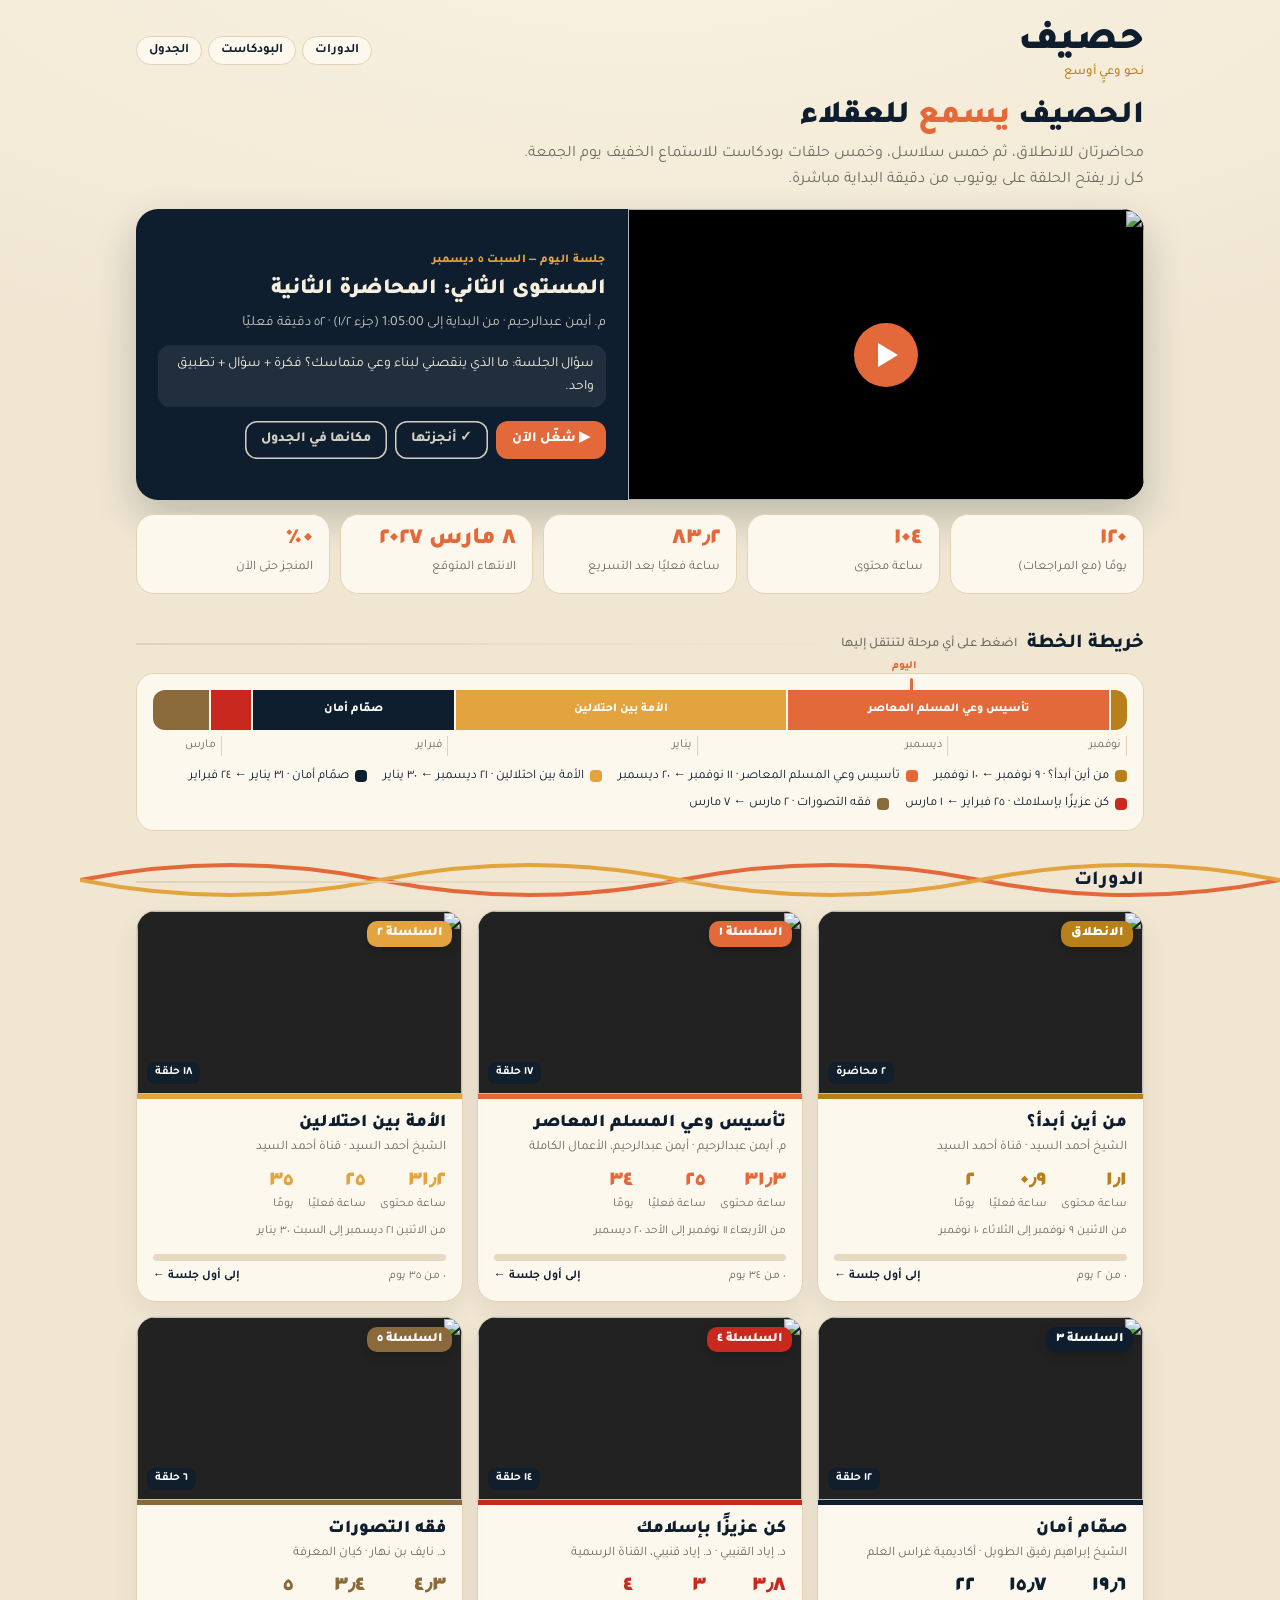
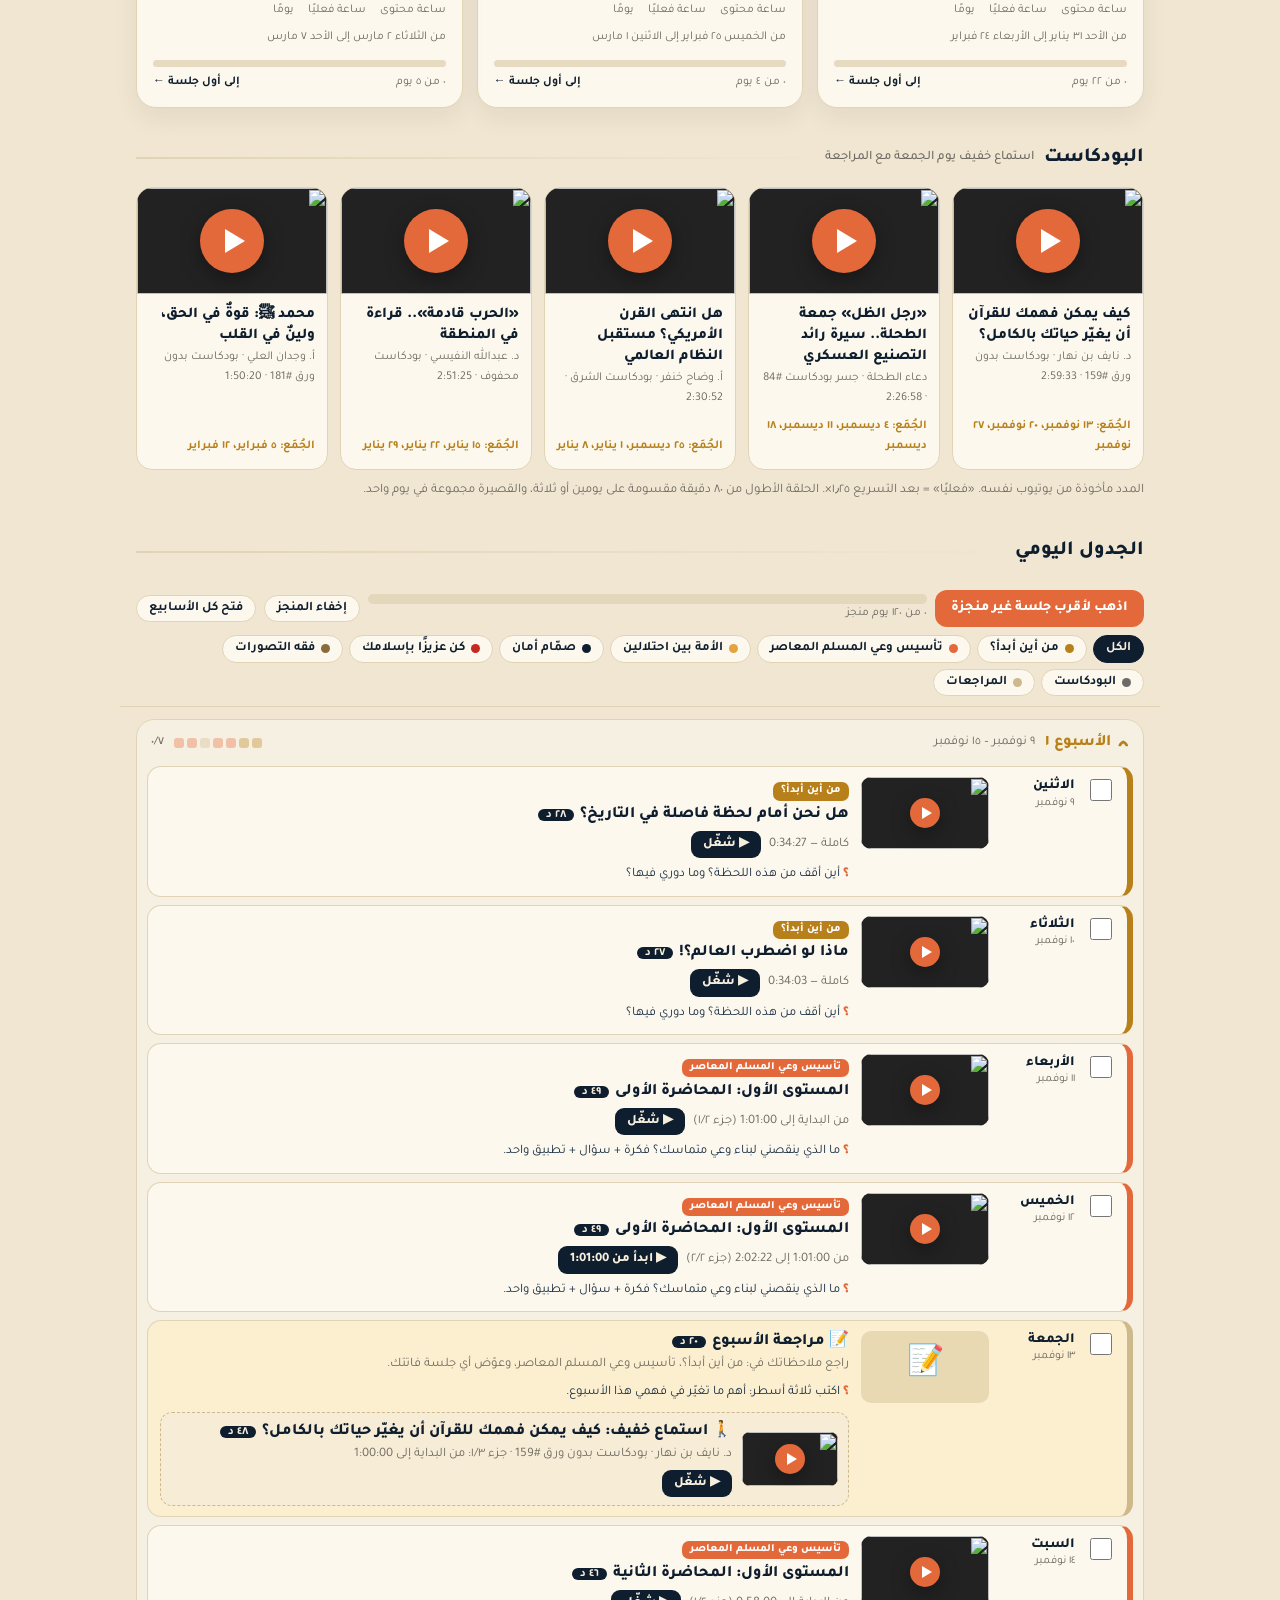
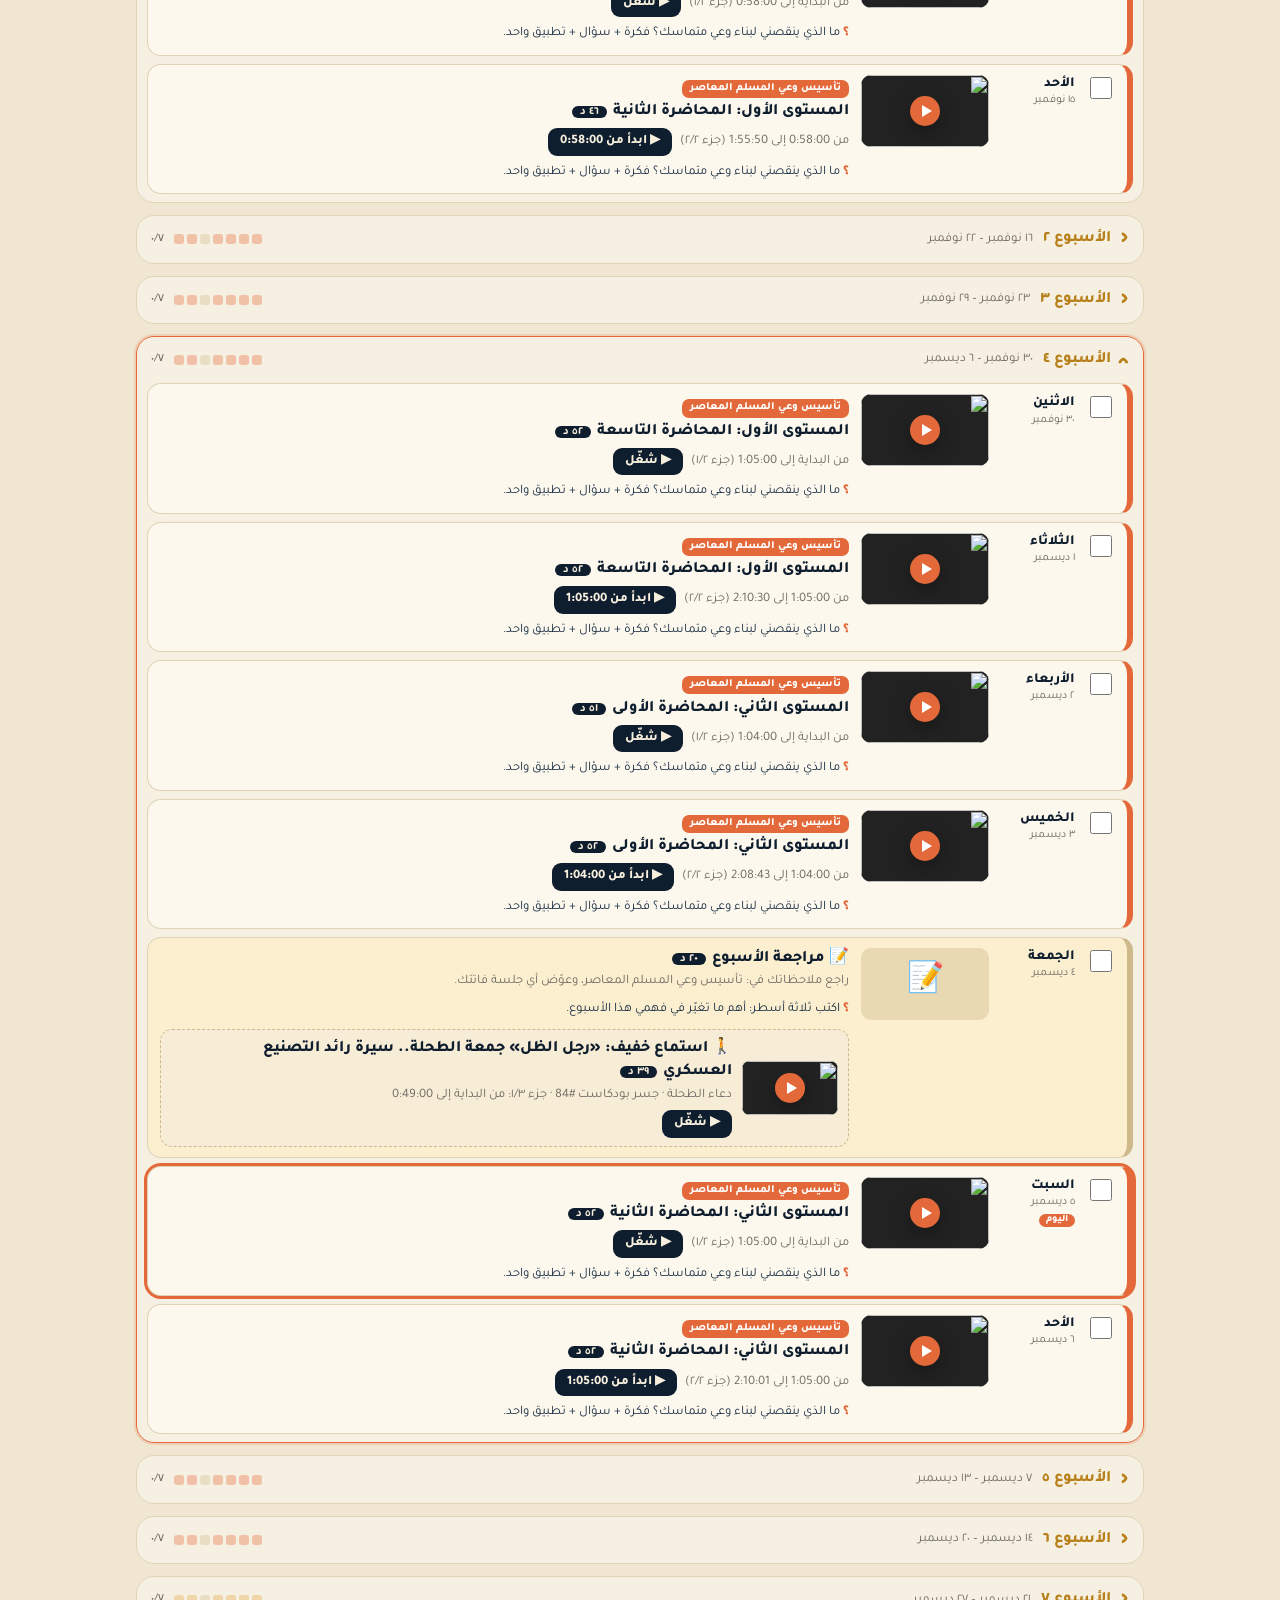
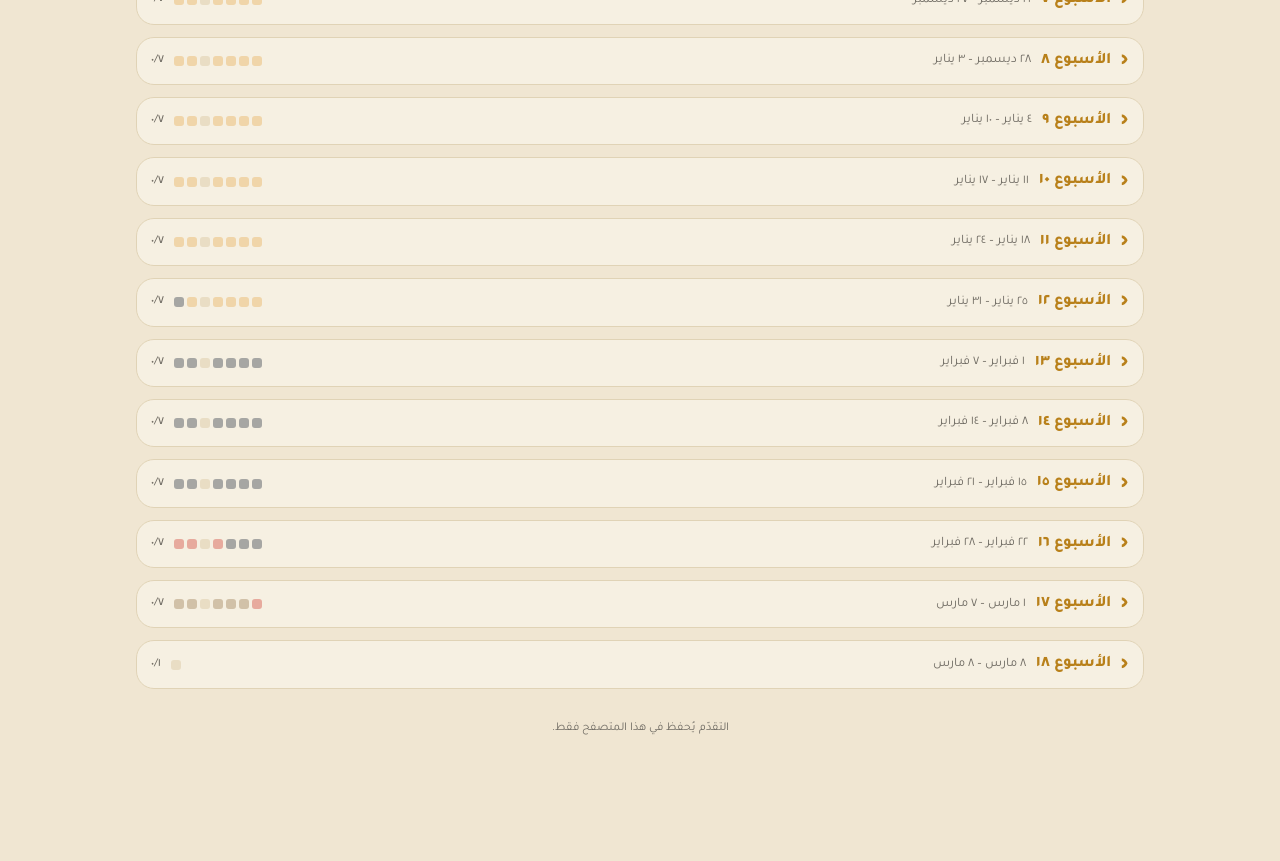
==== index.html @ 98cbbeb1 "خطة سماع حصيف: روابط مباشرة للحلقات وصور الدورات وتوزيع على المدد الحقيقية Co-Authored-By: Claude Op" ====
<!doctype html>
<html lang="ar" dir="rtl"><head><meta charset="utf-8">
<meta name="viewport" content="width=device-width, initial-scale=1">
<title>خطة سماع حصيف</title>
<link href="https://fonts.googleapis.com/css2?family=Tajawal:wght@400;500;700;800;900&display=swap" rel="stylesheet">
<style>
:root{--cream:#F0E6D2;--cream2:#F7EFDD;--paper:#FCF8EE;--navy:#0F1E2E;--navy2:#1B2F44;--orange:#E4693A;--gold:#E3A33E;--gold-d:#B8801A;--tan:#CDB98C;--line:#E0D3B6;--muted:#6F6B63;--ok:#2F6B47}
*{box-sizing:border-box}
html{scroll-behavior:smooth;scroll-padding-top:70px}
body{margin:0;background:radial-gradient(1200px 500px at 50% -100px,#FAF3E2,var(--cream));color:var(--navy);font-family:"Tajawal","Segoe UI",Tahoma,sans-serif;line-height:1.65;min-height:100vh}
a{color:inherit}
img{display:block}
.w{max-width:1040px;margin:0 auto;padding:22px 16px 110px}
/* ---------- الرأس ---------- */
.top{display:flex;justify-content:space-between;align-items:center;gap:12px;flex-wrap:wrap}
.logo{font-size:40px;font-weight:900;line-height:1}
.logo small{display:block;font-size:13px;font-weight:500;color:var(--gold-d);margin-top:4px}
.nav{display:flex;gap:6px;flex-wrap:wrap}
.nav a{font-size:13px;font-weight:700;text-decoration:none;background:var(--paper);border:1px solid var(--line);border-radius:999px;padding:3px 12px}
.nav a:hover{border-color:var(--orange);color:var(--orange)}
h1{font-size:32px;font-weight:900;margin:18px 0 2px;line-height:1.3}h1 em{font-style:normal;color:var(--orange)}
.lead{color:var(--muted);margin:0 0 16px;max-width:640px}
h2{font-size:20px;margin:34px 0 12px;font-weight:800;display:flex;align-items:center;gap:10px}
h2::after{content:"";flex:1;height:2px;background:linear-gradient(90deg,var(--line),transparent)}
h2 small{font-size:13px;font-weight:500;color:var(--muted)}
/* ---------- جلسة اليوم ---------- */
.today{display:grid;grid-template-columns:minmax(0,1.05fr) minmax(0,1fr);background:var(--navy);color:var(--cream2);border-radius:22px;overflow:hidden;box-shadow:0 18px 40px rgba(15,30,46,.22)}
.today .ph{position:relative;background:#000;aspect-ratio:16/9;display:block}
.today .ph img{width:100%;height:100%;object-fit:cover;opacity:.92}
.play{position:absolute;inset:0;display:grid;place-items:center}
.play i{width:64px;height:64px;border-radius:50%;background:var(--orange);display:grid;place-items:center;box-shadow:0 6px 20px rgba(0,0,0,.35);transition:transform .2s}
.play i::before{content:"";border-style:solid;border-width:12px 0 12px 20px;border-color:transparent transparent transparent #fff;margin-left:5px}
a:hover .play i{transform:scale(1.08)}
.today .tx{padding:20px 22px;display:flex;flex-direction:column;gap:6px;justify-content:center}
.eyebrow{font-size:12px;font-weight:800;letter-spacing:.3px;color:var(--gold)}
.today .tt{font-size:22px;font-weight:900;line-height:1.35}
.today .ss{font-size:14px;opacity:.8}
.today .q{font-size:14px;background:rgba(255,255,255,.07);border-radius:12px;padding:8px 12px;margin-top:4px}
.today .acts{display:flex;gap:8px;flex-wrap:wrap;margin-top:8px}
.btn{display:inline-flex;align-items:center;gap:6px;border:0;background:var(--orange);color:#fff;font:inherit;font-size:14px;font-weight:800;border-radius:12px;padding:7px 16px;cursor:pointer;text-decoration:none}
.btn:hover{filter:brightness(1.08)}
.btn.ghost{background:transparent;color:inherit;box-shadow:inset 0 0 0 1.5px currentColor;opacity:.85}
.btn.sm{font-size:13px;padding:3px 12px;border-radius:9px}
.btn.navy{background:var(--navy);color:var(--cream2)}
.btn.navy:hover{background:var(--orange);filter:none}
/* ---------- المؤشرات ---------- */
.kpis{display:grid;grid-template-columns:repeat(auto-fit,minmax(150px,1fr));gap:10px;margin:14px 0 0}
.kpi{background:var(--paper);border:1px solid var(--line);border-radius:18px;padding:12px 16px}
.kpi b{display:block;font-size:24px;font-weight:900;line-height:1.15;color:var(--orange)}
.kpi span{font-size:13px;color:var(--muted)}
/* ---------- خريطة الخطة ---------- */
.road{background:var(--paper);border:1px solid var(--line);border-radius:18px;padding:16px}
.track{display:flex;height:40px;border-radius:12px;overflow:hidden;gap:2px}
.track a{display:flex;align-items:center;justify-content:center;color:#fff;font-size:12px;font-weight:800;text-decoration:none;min-width:6px;position:relative;white-space:nowrap;overflow:hidden}
.track a span{position:relative;z-index:1}
.track a .fill{position:absolute;inset:0 0 0 auto;background:rgba(255,255,255,.28);width:0}
.months{display:flex;margin-top:6px;font-size:12px;color:var(--muted)}
.months span{border-right:1px solid var(--line);padding-right:5px;overflow:hidden;white-space:nowrap}
.legend{display:flex;flex-wrap:wrap;gap:6px 16px;margin-top:10px;font-size:13px}
.legend span{display:inline-flex;align-items:center;gap:6px}
.legend i{width:12px;height:12px;border-radius:4px;background:var(--c)}
.nowpin{position:relative;height:0}
.nowpin i{position:absolute;top:-52px;width:3px;height:52px;background:var(--orange);border-radius:3px}
.nowpin i::after{content:"اليوم";position:absolute;top:-20px;right:-4px;font-size:11px;font-weight:800;color:var(--orange);font-style:normal}
/* ---------- بطاقات الدورات ---------- */
.cards{display:grid;grid-template-columns:repeat(auto-fill,minmax(300px,1fr));gap:14px}
.card{background:var(--paper);border:1px solid var(--line);border-radius:20px;overflow:hidden;box-shadow:0 10px 24px rgba(70,45,10,.07);display:flex;flex-direction:column}
.card .cv{position:relative;aspect-ratio:16/9;background:#222;display:block;overflow:hidden}
.card .cv img{width:100%;height:100%;object-fit:cover;transition:transform .35s}
.card .cv:hover img{transform:scale(1.04)}
.card .cv .play i{width:52px;height:52px;opacity:0;transition:opacity .2s}
.card .cv:hover .play i{opacity:1}
.card .no{position:absolute;top:10px;right:10px;background:var(--c);color:#fff;font-weight:900;font-size:13px;border-radius:10px;padding:2px 10px;box-shadow:0 2px 8px rgba(0,0,0,.25)}
.card .ct{position:absolute;bottom:10px;left:10px;background:rgba(15,30,46,.85);color:#fff;font-size:12px;font-weight:700;border-radius:8px;padding:1px 8px}
.card .bd{padding:12px 16px 14px;border-top:5px solid var(--c);flex:1;display:flex;flex-direction:column;gap:2px}
.card .n{font-weight:900;font-size:18px;line-height:1.35}
.card .who{font-size:13px;color:var(--muted)}
.stats{display:flex;gap:14px;margin:8px 0 2px;flex-wrap:wrap}
.stats div{line-height:1.2}
.stats b{display:block;font-size:22px;font-weight:900;color:var(--c)}
.stats span{font-size:12px;color:var(--muted)}
.range{font-size:12px;color:var(--muted);margin-top:4px}
.pb{height:7px;background:#E6DAC0;border-radius:9px;margin-top:10px;overflow:hidden}
.pb i{display:block;height:100%;background:var(--c);width:0;border-radius:9px;transition:width .3s}
.pbt{display:flex;justify-content:space-between;font-size:12px;color:var(--muted);margin-top:4px}
.pbt a{font-weight:700;text-decoration:none;color:var(--navy)}
.pbt a:hover{color:var(--orange)}
/* ---------- البودكاست ---------- */
.pods{display:grid;grid-template-columns:repeat(auto-fill,minmax(185px,1fr));gap:12px}
.pod{background:var(--paper);border:1px solid var(--line);border-radius:16px;overflow:hidden;display:flex;flex-direction:column}
.pod .cv{position:relative;aspect-ratio:16/9;display:block;background:#222}
.pod .cv img{width:100%;height:100%;object-fit:cover}
.pod .bd{padding:10px 12px 12px;display:flex;flex-direction:column;gap:2px;flex:1}
.pod .n{font-weight:800;font-size:15px;line-height:1.4}
.pod .who{font-size:12px;color:var(--muted)}
.pod .fr{font-size:12px;margin-top:auto;padding-top:6px;color:var(--gold-d);font-weight:700}
.note{font-size:13px;color:var(--muted);margin:10px 0 0}
/* ---------- الجدول ---------- */
.bar0{position:sticky;top:0;z-index:5;background:rgba(240,230,210,.94);backdrop-filter:blur(6px);margin:0 -16px;padding:10px 16px;border-bottom:1px solid var(--line)}
.tools{display:flex;gap:8px;align-items:center;flex-wrap:wrap}
.all{flex:1;min-width:180px}
.bar{height:10px;background:#E3D7BC;border-radius:9px;overflow:hidden}
.bar i{display:block;height:100%;width:0;background:linear-gradient(90deg,var(--orange),var(--gold))}
.cnt{font-size:12px;color:var(--muted)}
.chips{display:flex;gap:6px;flex-wrap:wrap;margin-top:8px}
.chip{border:1px solid var(--line);background:var(--paper);font:inherit;font-size:13px;font-weight:700;border-radius:999px;padding:2px 12px;cursor:pointer;display:inline-flex;align-items:center;gap:6px;color:var(--navy)}
.chip i{width:9px;height:9px;border-radius:50%;background:var(--c)}
.chip[aria-pressed=true]{background:var(--navy);color:var(--cream2);border-color:var(--navy)}
details.wk{margin:12px 0;background:rgba(252,248,238,.55);border:1px solid var(--line);border-radius:18px;padding:0 10px}
details.wk>summary{list-style:none;cursor:pointer;display:flex;align-items:center;gap:10px;padding:10px 4px;font-weight:800;flex-wrap:wrap}
details.wk>summary::-webkit-details-marker{display:none}
details.wk>summary::before{content:"‹";font-size:20px;line-height:1;color:var(--gold-d);transition:transform .2s;display:inline-block}
details.wk[open]>summary::before{transform:rotate(-90deg)}
.wk .wn{color:var(--gold-d)}
.wk .wd{font-weight:400;font-size:13px;color:var(--muted)}
.wk .dots{display:flex;gap:3px;margin-inline-start:auto}
.wk .dots i{width:10px;height:10px;border-radius:3px;background:var(--c);opacity:.35}
.wk .dots i.on{opacity:1}
.wk .wc{font-size:12px;color:var(--muted);font-weight:500}
.wk.cur{border-color:var(--orange);box-shadow:0 0 0 2px rgba(228,105,58,.18)}
.r{display:grid;grid-template-columns:28px 74px 128px 1fr;gap:12px;align-items:start;background:var(--paper);border:1px solid var(--line);border-right:6px solid var(--c);border-radius:14px;padding:10px 12px;margin:0 0 8px}
.r.rev{background:#FBEFD0}
.r.done{opacity:.55}.r.done .t{text-decoration:line-through}
.r.now{box-shadow:0 0 0 3px var(--orange)}
.r.hide{display:none}
input[type=checkbox]{width:22px;height:22px;accent-color:var(--orange);margin-top:2px;cursor:pointer}
.d{font-weight:800;font-size:14px;line-height:1.3}.d small{display:block;color:var(--muted);font-weight:400}
.d .td{display:inline-block;background:var(--orange);color:#fff;font-size:10px;border-radius:9px;padding:0 7px;margin-top:3px}
.th{position:relative;display:block;aspect-ratio:16/9;border-radius:10px;overflow:hidden;background:#222}
.th img{width:100%;height:100%;object-fit:cover}
.th.icon{background:var(--c);display:grid;place-items:center;font-size:30px}
.th .play i{width:30px;height:30px}
.th .play i::before{border-width:6px 0 6px 10px;margin-left:3px}
.cc{display:inline-block;font-size:11px;font-weight:800;color:#fff;background:var(--c);border-radius:7px;padding:0 8px;margin-bottom:2px}
.t{font-weight:800;line-height:1.45}
.s{font-size:13px;color:var(--muted)}
.m{background:var(--navy);color:var(--cream2);border-radius:9px;font-size:12px;padding:0 8px;margin-inline-start:6px;white-space:nowrap;font-weight:700}
.it{display:flex;gap:8px;align-items:center;flex-wrap:wrap;margin-top:4px}
.it+.it{border-top:1px dashed var(--line);padding-top:5px}
.it .s{min-width:0}
.g{font-size:13px;margin-top:6px;color:var(--navy2)}
.g::before{content:"؟ ";color:var(--orange);font-weight:900}
.p{margin-top:9px;padding:8px 10px;background:#F7ECD6;border-radius:12px;border:1px dashed var(--tan);display:grid;grid-template-columns:96px 1fr;gap:10px;align-items:center}
.p .th{border-radius:8px}
.wave{position:fixed;left:0;right:0;bottom:0;height:40px;pointer-events:none;z-index:-1}
.foot{font-size:12px;color:var(--muted);text-align:center;margin-top:30px}
@media(max-width:760px){.today{grid-template-columns:1fr}.r{grid-template-columns:26px 1fr}.r .d{grid-column:2}.r .th.big{display:none}.r>.bx{grid-column:1/-1}}
@media(max-width:520px){.logo{font-size:32px}h1{font-size:25px}.today .tt{font-size:19px}.p{grid-template-columns:1fr}.p .th{display:none}.track a span{display:none}}
@media print{.bar0,.today,.nav,.wave{display:none}details.wk{break-inside:avoid}}
</style></head><body><div class="w">
<div class="top"><div class="logo">حصيف<small>نحو وعيٍ أوسع</small></div>
<nav class="nav"><a href="#courses">الدورات</a><a href="#pods">البودكاست</a><a href="#plan">الجدول</a></nav></div>
<h1>الحصيف <em>يسمع</em> للعقلاء</h1>
<p class="lead">محاضرتان للانطلاق، ثم خمس سلاسل، وخمس حلقات بودكاست للاستماع الخفيف يوم الجمعة. كل زر يفتح الحلقة على يوتيوب من دقيقة البداية مباشرة.</p>
<div id="today"></div>
<div class="kpis" id="kpis"></div>

<h2>خريطة الخطة <small>اضغط على أي مرحلة لتنتقل إليها</small></h2>
<div class="road" id="road"></div>

<h2 id="courses">الدورات</h2>
<div class="cards" id="cards"></div>

<h2 id="pods">البودكاست <small>استماع خفيف يوم الجمعة مع المراجعة</small></h2>
<div class="pods" id="podl"></div>
<p class="note">المدد مأخوذة من يوتيوب نفسه. «فعليًا» = بعد التسريع ١٫٢٥×. الحلقة الأطول من ٨٠ دقيقة مقسومة على يومين أو ثلاثة، والقصيرة مجموعة في يوم واحد.</p>

<h2 id="plan">الجدول اليومي</h2>
<div class="bar0"><div class="tools"><button class="btn" id="gn">اذهب لأقرب جلسة غير منجزة</button>
<div class="all"><div class="bar"><i id="f"></i></div><div class="cnt" id="c"></div></div>
<button class="chip" id="hd" aria-pressed="false">إخفاء المنجز</button><button class="chip" id="ex" aria-pressed="false">فتح كل الأسابيع</button></div>
<div class="chips" id="chips"></div></div>
<div id="L"></div>
<p class="foot">التقدّم يُحفظ في هذا المتصفح فقط.</p>
</div>
<svg class="wave" viewBox="0 0 1200 40" preserveAspectRatio="none"><path d="M0 20C100 0 200 0 300 20S500 40 600 20 800 0 900 20 1100 40 1200 20" fill="none" stroke="#E4693A" stroke-width="4"/><path d="M0 20C100 40 200 40 300 20S500 0 600 20 800 40 900 20 1100 0 1200 20" fill="none" stroke="#E3A33E" stroke-width="4"/></svg>
<script>
const X={"courses":[{"id":"lec","title":"من أين أبدأ؟","who":"الشيخ أحمد السيد","ch":"قناة أحمد السيد","color":"#B8801A","phase":"الانطلاق","goal":"أين أقف من هذه اللحظة؟ وما دوري فيها؟","pl":null,"short":"م","v":[{"vid":"Tzx3VkpVEMM","t":"هل نحن أمام لحظة فاصلة في التاريخ؟","L":2067},{"vid":"0f1S0KURL_4","t":"ماذا لو اضطرب العالم؟!","L":2043}],"len":4110,"count":2,"days":[1,2]},{"id":"s1","title":"تأسيس وعي المسلم المعاصر","who":"م. أيمن عبدالرحيم","ch":"أيمن عبدالرحيم، الأعمال الكاملة","color":"#E4693A","phase":"التأسيس","goal":"ما الذي ينقصني لبناء وعي متماسك؟ فكرة + سؤال + تطبيق واحد.","pl":"PL9saDKf7tQ7u280crdGI8ZsWu782ZVsDU","short":"س١","v":[{"vid":"kOcyMYIvmec","t":"المستوى الأول: المحاضرة الأولى","L":7342},{"vid":"wQbQM2Hxqe8","t":"المستوى الأول: المحاضرة الثانية","L":6950},{"vid":"9SOyLc6EHRc","t":"المستوى الأول: المحاضرة الثالثة","L":6893},{"vid":"lHM5aD5Ma50","t":"المستوى الأول: المحاضرة الرابعة","L":5192},{"vid":"51CickB_8e0","t":"المستوى الأول: المحاضرة الخامسة","L":5805},{"vid":"Zi9hUk8XUaI","t":"المستوى الأول: المحاضرة السادسة","L":6481},{"vid":"_jTErIOMf78","t":"المستوى الأول: المحاضرة السابعة","L":5468},{"vid":"f9vvRfjCDak","t":"المستوى الأول: المحاضرة الثامنة","L":6598},{"vid":"Fk1h2qfRtcw","t":"المستوى الأول: المحاضرة التاسعة","L":7830},{"vid":"kY85VBAWMQ0","t":"المستوى الثاني: المحاضرة الأولى","L":7723},{"vid":"JZSsUmZBZuY","t":"المستوى الثاني: المحاضرة الثانية","L":7801},{"vid":"6Nkm3LV7V64","t":"المستوى الثاني: المحاضرة الثالثة","L":6136},{"vid":"cZADKKBd5bk","t":"المستوى الثاني: المحاضرة الرابعة","L":7722},{"vid":"J9chC0C7bQU","t":"المستوى الثاني: المحاضرة الخامسة","L":5533},{"vid":"84NvmEC5XhM","t":"المستوى الثاني: المحاضرة السادسة","L":7091},{"vid":"197B3SlGI90","t":"المستوى الثاني: المحاضرة السابعة","L":6882},{"vid":"v1KaEyg4_vw","t":"المستوى الثاني: المحاضرة الثامنة والأخيرة","L":5248}],"len":112695,"count":17,"days":[3,4,6,7,8,9,10,11,13,14,15,16,17,18,20,21,22,23,24,25,27,28,29,30,31,32,34,35,36,37,38,39,41,42]},{"id":"s2","title":"الأمة بين احتلالين","who":"الشيخ أحمد السيد","ch":"قناة أحمد السيد","color":"#E3A33E","phase":"فهم الواقع","goal":"كيف أقرأ أحوال الأمة في ظروف الاحتلال؟ وما الذي يتكرر من التاريخ؟","pl":"PLZmiPrHYOIsRg_PHKuLF2tFWUtabWYx1I","short":"س٢","v":[{"vid":"TJtRqs57j6M","t":"تشويقة","L":400},{"vid":"93SRJMYsL0I","t":"01: كيف ندرس أحوال الأمة في ظروف الاحتلال؟","L":7460},{"vid":"u5dNXqCygd8","t":"02: إرث صلاح الدين الأيوبي؛ هل تمت رعايته؟","L":6248},{"vid":"EKEK6UK2VRc","t":"03: وفاة الكبار: الفاضل والعماد والحافظ عبد الغني","L":5672},{"vid":"YS9YxZDCpjM","t":"04: جذور الاحتلال المغولي","L":4505},{"vid":"SKgbl94w94I","t":"05: الاحتلال الصليبي لدمياط","L":9063},{"vid":"p62XGQDYNVg","t":"06","L":7010},{"vid":"Bi85yMR-DQs","t":"07: جحافل المغول","L":6107},{"vid":"S5pbTf9I-Dg","t":"08: فهم التاريخ","L":6009},{"vid":"iGLL8wuPPz0","t":"09: مقاومة الزحف المغولي","L":5111},{"vid":"maMATrjD7Gk","t":"10: سقوط القدس مرة أخرى (الخيانة)","L":6562},{"vid":"bNilHPirbpo","t":"11: انهيار السد وتدفق المغول","L":5301},{"vid":"wECIpOEINLc","t":"12: تفريط الأيوبيين بعد صلاح الدين","L":6629},{"vid":"r_fbmOUMFD8","t":"13: مستنقع الصراعات السياسية بين حكام المسلمين","L":6594},{"vid":"7qX1xlmSWpg","t":"14: موالاة الكفار وإنكار العلماء","L":6307},{"vid":"mRwxWOb1ADM","t":"15: الحملة الصليبية السابعة","L":5595},{"vid":"dBaUH1-4Nwc","t":"16: انطلاق جحافل هولاكو واستمرار خلافات المسلمين","L":5855},{"vid":"AtZC3HgL1sQ","t":"17: قصة سقوط الخلافة العباسية","L":5211},{"vid":"RofJJU_8_Mc","t":"18: معركة عين جالوت","L":6831}],"len":112470,"count":18,"days":[43,44,45,46,48,49,50,51,52,53,55,56,57,58,59,60,62,63,64,65,66,67,69,70,71,72,73,74,76,77,78,79,80,81,83]},{"id":"s3","title":"صمّام أمان","who":"الشيخ إبراهيم رفيق الطويل","ch":"أكاديمية غراس العلم","color":"#0F1E2E","phase":"تحصين الداخل","goal":"ما الذي يحرّك أفكاري من الداخل والخارج؟ وكيف أحصّنها؟","pl":"PLaZe9Se_ZfV04bMzLxxOWdiUSUaJmyfpe","short":"س٣","v":[{"vid":"jwgQhjHsCV0","t":"المجلس الأول: محرّكات الأفكار الداخلية (1)","L":6250},{"vid":"j_wn8CvFpg4","t":"المجلس الثاني: محرّكات الأفكار الداخلية (2)","L":4948},{"vid":"UdjgPMebmwI","t":"المجلس الثالث: محرّكات الأفكار الخارجية (1)","L":6567},{"vid":"dypcHKqDnaM","t":"المجلس الرابع: محرّكات الأفكار الخارجية (2)","L":5534},{"vid":"jLjN5lyCh5o","t":"المجلس الخامس: خارطة الشبهات","L":6085},{"vid":"iiK18II-RcA","t":"المجلس السادس: خارطة الشبهات","L":5842},{"vid":"CthnZlY9jj4","t":"المجلس السابع: تفكيك الشبهات (1)","L":5243},{"vid":"QjL15VkrBsw","t":"المجلس الثامن: تفكيك الشبهات (2)","L":7516},{"vid":"_FsWV06Fvf4","t":"المجلس التاسع: كيمياء الجماهير (1)","L":7462},{"vid":"xff0ajmlBDs","t":"المجلس العاشر: كيمياء الجماهير (2)","L":4355},{"vid":"VGQqIX6IGqM","t":"المجلس الحادي عشر: مستنقع الغلو (1)","L":5961},{"vid":"evh7jTF1HPY","t":"المجلس الثاني عشر: مستنقع الغلو (2)","L":4720}],"len":70483,"count":12,"days":[84,85,86,87,88,90,91,92,93,94,95,97,98,99,100,101,102,104,105,106,107,108]},{"id":"s4","title":"كن عزيزًا بإسلامك","who":"د. إياد القنيبي","ch":"د. إياد قنيبي، القناة الرسمية","color":"#C8281E","phase":"العزة والهوية","goal":"كيف تظهر العزة بالإسلام في سلوكي اليومي؟","pl":"PL56IcDjrf3YL0OjhiS51hIsjRTw4_sIqX","short":"س٤","v":[{"vid":"dhq_4rJ9eoo","t":"[1] لا تسقط من السماء!","L":564},{"vid":"mYgMIXCQeLQ","t":"[2] تكفير المسلمين بهزيمتهم نفسيًّا","L":830},{"vid":"3DguwTQ_UYs","t":"[3] ماذا خسر العالم بانحطاط المسلمين","L":747},{"vid":"kf3D7-d-sd4","t":"[4] المسلمون الملاذ الأخير","L":914},{"vid":"UtT-yJrd4O0","t":"[5] لا تدع الخلق بل ادعهم للخالق","L":1068},{"vid":"KWTHN06AT3s","t":"[6] رجل بألف لايك!","L":708},{"vid":"v4zyb59-dfU","t":"[7] وهم الحرية","L":920},{"vid":"TNDVYmcD8-A","t":"[8] رأيك أم حكم الله؟!","L":583},{"vid":"2YGpmvyElp8","t":"[9] أجندات المسلمين الخفية","L":1065},{"vid":"hwxgLL6NIJg","t":"[10] إجابة عن تساؤلات واعتراضات على السلسلة","L":905},{"vid":"wzcCQW8xGw8","t":"[11] العمود الفقري للأمة الإسلامية","L":1672},{"vid":"6VRscZJ_-xY","t":"[12] محبة غير المسلمين","L":1699},{"vid":"n8s8JgN4MeY","t":"[13] وغلبت محبة الله: نماذج رائعة","L":1173},{"vid":"gmziofogvPw","t":"[14] تعقيبًا على التصريحات التي تحتقر المسلمين","L":798}],"len":13646,"count":14,"days":[109,111,112,113]},{"id":"s5","title":"فقه التصورات","who":"د. نايف بن نهار","ch":"كيان المعرفة","color":"#8A6A3B","phase":"ضبط التصورات","goal":"أيّ تصوّر عندي يحتاج إلى تصحيح أو ضبط؟","pl":"PLFpV2i2mYomzVAa9yD-L3M0edD3thweLl","short":"س٥","v":[{"vid":"hJvM6KbRXAU","t":"الحلقة 1","L":2453},{"vid":"9KDC48PxMdg","t":"الحلقة 2","L":3035},{"vid":"aRPnRDZK-wA","t":"الحلقة 3","L":2127},{"vid":"iGoXB6mCx70","t":"الحلقة 4","L":2195},{"vid":"XwT4G1dOumM","t":"الحلقة 5","L":3340},{"vid":"w6cA3ZuiAJo","t":"الحلقة 6","L":2292}],"len":15442,"count":6,"days":[114,115,116,118,119]}],"pods":[{"id":"p1","vid":"Pfj4niPP0DY","title":"كيف يمكن فهمك للقرآن أن يغيّر حياتك بالكامل؟","who":"د. نايف بن نهار","ch":"بودكاست بدون ورق #159","len":10773,"days":[5,12,19]},{"id":"p3","vid":"R9_a3O2NuCk","title":"«رجل الظل» جمعة الطحلة.. سيرة رائد التصنيع العسكري","who":"دعاء الطحلة","ch":"جسر بودكاست #84","len":8818,"days":[26,33,40]},{"id":"p2","vid":"3CLIAc68AIc","title":"هل انتهى القرن الأمريكي؟ مستقبل النظام العالمي","who":"أ. وضاح خنفر","ch":"بودكاست الشرق","len":9052,"days":[47,54,61]},{"id":"p5","vid":"wM7gED8bfno","title":"«الحرب قادمة».. قراءة في المنطقة","who":"د. عبدالله النفيسي","ch":"بودكاست محفوف","len":10285,"days":[68,75,82]},{"id":"p4","vid":"MHv3zdNcQA4","title":"محمد ﷺ: قوةٌ في الحق، ولينٌ في القلب","who":"أ. وجدان العلي","ch":"بودكاست بدون ورق #181","len":6620,"days":[89,96]}],"days":[{"kind":"s","c":"lec","items":[{"vid":"Tzx3VkpVEMM","t":"هل نحن أمام لحظة فاصلة في التاريخ؟","a":0,"b":2067,"L":2067,"part":1,"parts":1,"whole":true}],"tt":"هل نحن أمام لحظة فاصلة في التاريخ؟","date":"2026-11-09","dow":"الاثنين","n":1},{"kind":"s","c":"lec","items":[{"vid":"0f1S0KURL_4","t":"ماذا لو اضطرب العالم؟!","a":0,"b":2043,"L":2043,"part":1,"parts":1,"whole":true}],"tt":"ماذا لو اضطرب العالم؟!","date":"2026-11-10","dow":"الثلاثاء","n":2},{"kind":"s","c":"s1","items":[{"vid":"kOcyMYIvmec","t":"المستوى الأول: المحاضرة الأولى","a":0,"b":3660,"L":7342,"part":1,"parts":2,"whole":false}],"tt":"المستوى الأول: المحاضرة الأولى","date":"2026-11-11","dow":"الأربعاء","n":3},{"kind":"s","c":"s1","items":[{"vid":"kOcyMYIvmec","t":"المستوى الأول: المحاضرة الأولى","a":3660,"b":7342,"L":7342,"part":2,"parts":2,"whole":false}],"tt":"المستوى الأول: المحاضرة الأولى","date":"2026-11-12","dow":"الخميس","n":4},{"kind":"review","recap":["lec","lec","s1","s1"],"pod":{"p":"p1","a":0,"b":3600,"part":1,"parts":3},"date":"2026-11-13","dow":"الجمعة","n":5},{"kind":"s","c":"s1","items":[{"vid":"wQbQM2Hxqe8","t":"المستوى الأول: المحاضرة الثانية","a":0,"b":3480,"L":6950,"part":1,"parts":2,"whole":false}],"tt":"المستوى الأول: المحاضرة الثانية","date":"2026-11-14","dow":"السبت","n":6},{"kind":"s","c":"s1","items":[{"vid":"wQbQM2Hxqe8","t":"المستوى الأول: المحاضرة الثانية","a":3480,"b":6950,"L":6950,"part":2,"parts":2,"whole":false}],"tt":"المستوى الأول: المحاضرة الثانية","date":"2026-11-15","dow":"الأحد","n":7},{"kind":"s","c":"s1","items":[{"vid":"9SOyLc6EHRc","t":"المستوى الأول: المحاضرة الثالثة","a":0,"b":3420,"L":6893,"part":1,"parts":2,"whole":false}],"tt":"المستوى الأول: المحاضرة الثالثة","date":"2026-11-16","dow":"الاثنين","n":8},{"kind":"s","c":"s1","items":[{"vid":"9SOyLc6EHRc","t":"المستوى الأول: المحاضرة الثالثة","a":3420,"b":6893,"L":6893,"part":2,"parts":2,"whole":false}],"tt":"المستوى الأول: المحاضرة الثالثة","date":"2026-11-17","dow":"الثلاثاء","n":9},{"kind":"s","c":"s1","items":[{"vid":"lHM5aD5Ma50","t":"المستوى الأول: المحاضرة الرابعة","a":0,"b":2580,"L":5192,"part":1,"parts":2,"whole":false}],"tt":"المستوى الأول: المحاضرة الرابعة","date":"2026-11-18","dow":"الأربعاء","n":10},{"kind":"s","c":"s1","items":[{"vid":"lHM5aD5Ma50","t":"المستوى الأول: المحاضرة الرابعة","a":2580,"b":5192,"L":5192,"part":2,"parts":2,"whole":false}],"tt":"المستوى الأول: المحاضرة الرابعة","date":"2026-11-19","dow":"الخميس","n":11},{"kind":"review","recap":["s1","s1","s1","s1","s1","s1"],"pod":{"p":"p1","a":3600,"b":7200,"part":2,"parts":3},"date":"2026-11-20","dow":"الجمعة","n":12},{"kind":"s","c":"s1","items":[{"vid":"51CickB_8e0","t":"المستوى الأول: المحاضرة الخامسة","a":0,"b":2880,"L":5805,"part":1,"parts":2,"whole":false}],"tt":"المستوى الأول: المحاضرة الخامسة","date":"2026-11-21","dow":"السبت","n":13},{"kind":"s","c":"s1","items":[{"vid":"51CickB_8e0","t":"المستوى الأول: المحاضرة الخامسة","a":2880,"b":5805,"L":5805,"part":2,"parts":2,"whole":false}],"tt":"المستوى الأول: المحاضرة الخامسة","date":"2026-11-22","dow":"الأحد","n":14},{"kind":"s","c":"s1","items":[{"vid":"Zi9hUk8XUaI","t":"المستوى الأول: المحاضرة السادسة","a":0,"b":3240,"L":6481,"part":1,"parts":2,"whole":false}],"tt":"المستوى الأول: المحاضرة السادسة","date":"2026-11-23","dow":"الاثنين","n":15},{"kind":"s","c":"s1","items":[{"vid":"Zi9hUk8XUaI","t":"المستوى الأول: المحاضرة السادسة","a":3240,"b":6481,"L":6481,"part":2,"parts":2,"whole":false}],"tt":"المستوى الأول: المحاضرة السادسة","date":"2026-11-24","dow":"الثلاثاء","n":16},{"kind":"s","c":"s1","items":[{"vid":"_jTErIOMf78","t":"المستوى الأول: المحاضرة السابعة","a":0,"b":2760,"L":5468,"part":1,"parts":2,"whole":false}],"tt":"المستوى الأول: المحاضرة السابعة","date":"2026-11-25","dow":"الأربعاء","n":17},{"kind":"s","c":"s1","items":[{"vid":"_jTErIOMf78","t":"المستوى الأول: المحاضرة السابعة","a":2760,"b":5468,"L":5468,"part":2,"parts":2,"whole":false}],"tt":"المستوى الأول: المحاضرة السابعة","date":"2026-11-26","dow":"الخميس","n":18},{"kind":"review","recap":["s1","s1","s1","s1","s1","s1"],"pod":{"p":"p1","a":7200,"b":10773,"part":3,"parts":3},"date":"2026-11-27","dow":"الجمعة","n":19},{"kind":"s","c":"s1","items":[{"vid":"f9vvRfjCDak","t":"المستوى الأول: المحاضرة الثامنة","a":0,"b":3300,"L":6598,"part":1,"parts":2,"whole":false}],"tt":"المستوى الأول: المحاضرة الثامنة","date":"2026-11-28","dow":"السبت","n":20},{"kind":"s","c":"s1","items":[{"vid":"f9vvRfjCDak","t":"المستوى الأول: المحاضرة الثامنة","a":3300,"b":6598,"L":6598,"part":2,"parts":2,"whole":false}],"tt":"المستوى الأول: المحاضرة الثامنة","date":"2026-11-29","dow":"الأحد","n":21},{"kind":"s","c":"s1","items":[{"vid":"Fk1h2qfRtcw","t":"المستوى الأول: المحاضرة التاسعة","a":0,"b":3900,"L":7830,"part":1,"parts":2,"whole":false}],"tt":"المستوى الأول: المحاضرة التاسعة","date":"2026-11-30","dow":"الاثنين","n":22},{"kind":"s","c":"s1","items":[{"vid":"Fk1h2qfRtcw","t":"المستوى الأول: المحاضرة التاسعة","a":3900,"b":7830,"L":7830,"part":2,"parts":2,"whole":false}],"tt":"المستوى الأول: المحاضرة التاسعة","date":"2026-12-01","dow":"الثلاثاء","n":23},{"kind":"s","c":"s1","items":[{"vid":"kY85VBAWMQ0","t":"المستوى الثاني: المحاضرة الأولى","a":0,"b":3840,"L":7723,"part":1,"parts":2,"whole":false}],"tt":"المستوى الثاني: المحاضرة الأولى","date":"2026-12-02","dow":"الأربعاء","n":24},{"kind":"s","c":"s1","items":[{"vid":"kY85VBAWMQ0","t":"المستوى الثاني: المحاضرة الأولى","a":3840,"b":7723,"L":7723,"part":2,"parts":2,"whole":false}],"tt":"المستوى الثاني: المحاضرة الأولى","date":"2026-12-03","dow":"الخميس","n":25},{"kind":"review","recap":["s1","s1","s1","s1","s1","s1"],"pod":{"p":"p3","a":0,"b":2940,"part":1,"parts":3},"date":"2026-12-04","dow":"الجمعة","n":26},{"kind":"s","c":"s1","items":[{"vid":"JZSsUmZBZuY","t":"المستوى الثاني: المحاضرة الثانية","a":0,"b":3900,"L":7801,"part":1,"parts":2,"whole":false}],"tt":"المستوى الثاني: المحاضرة الثانية","date":"2026-12-05","dow":"السبت","n":27},{"kind":"s","c":"s1","items":[{"vid":"JZSsUmZBZuY","t":"المستوى الثاني: المحاضرة الثانية","a":3900,"b":7801,"L":7801,"part":2,"parts":2,"whole":false}],"tt":"المستوى الثاني: المحاضرة الثانية","date":"2026-12-06","dow":"الأحد","n":28},{"kind":"s","c":"s1","items":[{"vid":"6Nkm3LV7V64","t":"المستوى الثاني: المحاضرة الثالثة","a":0,"b":3060,"L":6136,"part":1,"parts":2,"whole":false}],"tt":"المستوى الثاني: المحاضرة الثالثة","date":"2026-12-07","dow":"الاثنين","n":29},{"kind":"s","c":"s1","items":[{"vid":"6Nkm3LV7V64","t":"المستوى الثاني: المحاضرة الثالثة","a":3060,"b":6136,"L":6136,"part":2,"parts":2,"whole":false}],"tt":"المستوى الثاني: المحاضرة الثالثة","date":"2026-12-08","dow":"الثلاثاء","n":30},{"kind":"s","c":"s1","items":[{"vid":"cZADKKBd5bk","t":"المستوى الثاني: المحاضرة الرابعة","a":0,"b":3840,"L":7722,"part":1,"parts":2,"whole":false}],"tt":"المستوى الثاني: المحاضرة الرابعة","date":"2026-12-09","dow":"الأربعاء","n":31},{"kind":"s","c":"s1","items":[{"vid":"cZADKKBd5bk","t":"المستوى الثاني: المحاضرة الرابعة","a":3840,"b":7722,"L":7722,"part":2,"parts":2,"whole":false}],"tt":"المستوى الثاني: المحاضرة الرابعة","date":"2026-12-10","dow":"الخميس","n":32},{"kind":"review","recap":["s1","s1","s1","s1","s1","s1"],"pod":{"p":"p3","a":2940,"b":5880,"part":2,"parts":3},"date":"2026-12-11","dow":"الجمعة","n":33},{"kind":"s","c":"s1","items":[{"vid":"J9chC0C7bQU","t":"المستوى الثاني: المحاضرة الخامسة","a":0,"b":2760,"L":5533,"part":1,"parts":2,"whole":false}],"tt":"المستوى الثاني: المحاضرة الخامسة","date":"2026-12-12","dow":"السبت","n":34},{"kind":"s","c":"s1","items":[{"vid":"J9chC0C7bQU","t":"المستوى الثاني: المحاضرة الخامسة","a":2760,"b":5533,"L":5533,"part":2,"parts":2,"whole":false}],"tt":"المستوى الثاني: المحاضرة الخامسة","date":"2026-12-13","dow":"الأحد","n":35},{"kind":"s","c":"s1","items":[{"vid":"84NvmEC5XhM","t":"المستوى الثاني: المحاضرة السادسة","a":0,"b":3540,"L":7091,"part":1,"parts":2,"whole":false}],"tt":"المستوى الثاني: المحاضرة السادسة","date":"2026-12-14","dow":"الاثنين","n":36},{"kind":"s","c":"s1","items":[{"vid":"84NvmEC5XhM","t":"المستوى الثاني: المحاضرة السادسة","a":3540,"b":7091,"L":7091,"part":2,"parts":2,"whole":false}],"tt":"المستوى الثاني: المحاضرة السادسة","date":"2026-12-15","dow":"الثلاثاء","n":37},{"kind":"s","c":"s1","items":[{"vid":"197B3SlGI90","t":"المستوى الثاني: المحاضرة السابعة","a":0,"b":3420,"L":6882,"part":1,"parts":2,"whole":false}],"tt":"المستوى الثاني: المحاضرة السابعة","date":"2026-12-16","dow":"الأربعاء","n":38},{"kind":"s","c":"s1","items":[{"vid":"197B3SlGI90","t":"المستوى الثاني: المحاضرة السابعة","a":3420,"b":6882,"L":6882,"part":2,"parts":2,"whole":false}],"tt":"المستوى الثاني: المحاضرة السابعة","date":"2026-12-17","dow":"الخميس","n":39},{"kind":"review","recap":["s1","s1","s1","s1","s1","s1"],"pod":{"p":"p3","a":5880,"b":8818,"part":3,"parts":3},"date":"2026-12-18","dow":"الجمعة","n":40},{"kind":"s","c":"s1","items":[{"vid":"v1KaEyg4_vw","t":"المستوى الثاني: المحاضرة الثامنة والأخيرة","a":0,"b":2640,"L":5248,"part":1,"parts":2,"whole":false}],"tt":"المستوى الثاني: المحاضرة الثامنة والأخيرة","date":"2026-12-19","dow":"السبت","n":41},{"kind":"s","c":"s1","items":[{"vid":"v1KaEyg4_vw","t":"المستوى الثاني: المحاضرة الثامنة والأخيرة","a":2640,"b":5248,"L":5248,"part":2,"parts":2,"whole":false}],"tt":"المستوى الثاني: المحاضرة الثامنة والأخيرة","date":"2026-12-20","dow":"الأحد","n":42},{"kind":"s","c":"s2","items":[{"vid":"TJtRqs57j6M","t":"تشويقة السلسلة","a":0,"b":400,"L":400,"whole":true},{"vid":"93SRJMYsL0I","t":"01: كيف ندرس أحوال الأمة في ظروف الاحتلال؟","a":0,"b":3720,"L":7460,"part":1,"parts":2,"whole":false}],"tt":"الحلقة 01: كيف ندرس أحوال الأمة في ظروف الاحتلال؟","date":"2026-12-21","dow":"الاثنين","n":43},{"kind":"s","c":"s2","items":[{"vid":"93SRJMYsL0I","t":"01: كيف ندرس أحوال الأمة في ظروف الاحتلال؟","a":3720,"b":7460,"L":7460,"part":2,"parts":2,"whole":false}],"tt":"الحلقة 01: كيف ندرس أحوال الأمة في ظروف الاحتلال؟","date":"2026-12-22","dow":"الثلاثاء","n":44},{"kind":"s","c":"s2","items":[{"vid":"u5dNXqCygd8","t":"02: إرث صلاح الدين الأيوبي؛ هل تمت رعايته؟","a":0,"b":3120,"L":6248,"part":1,"parts":2,"whole":false}],"tt":"الحلقة 02: إرث صلاح الدين الأيوبي؛ هل تمت رعايته؟","date":"2026-12-23","dow":"الأربعاء","n":45},{"kind":"s","c":"s2","items":[{"vid":"u5dNXqCygd8","t":"02: إرث صلاح الدين الأيوبي؛ هل تمت رعايته؟","a":3120,"b":6248,"L":6248,"part":2,"parts":2,"whole":false}],"tt":"الحلقة 02: إرث صلاح الدين الأيوبي؛ هل تمت رعايته؟","date":"2026-12-24","dow":"الخميس","n":46},{"kind":"review","recap":["s1","s1","s2","s2","s2","s2"],"pod":{"p":"p2","a":0,"b":3000,"part":1,"parts":3},"date":"2026-12-25","dow":"الجمعة","n":47},{"kind":"s","c":"s2","items":[{"vid":"EKEK6UK2VRc","t":"03: وفاة الكبار: الفاضل والعماد والحافظ عبد الغني","a":0,"b":2820,"L":5672,"part":1,"parts":2,"whole":false}],"tt":"الحلقة 03: وفاة الكبار: الفاضل والعماد والحافظ عبد الغني","date":"2026-12-26","dow":"السبت","n":48},{"kind":"s","c":"s2","items":[{"vid":"EKEK6UK2VRc","t":"03: وفاة الكبار: الفاضل والعماد والحافظ عبد الغني","a":2820,"b":5672,"L":5672,"part":2,"parts":2,"whole":false}],"tt":"الحلقة 03: وفاة الكبار: الفاضل والعماد والحافظ عبد الغني","date":"2026-12-27","dow":"الأحد","n":49},{"kind":"s","c":"s2","items":[{"vid":"YS9YxZDCpjM","t":"04: جذور الاحتلال المغولي","a":0,"b":4505,"L":4505,"part":1,"parts":1,"whole":true}],"tt":"الحلقة 04: جذور الاحتلال المغولي","date":"2026-12-28","dow":"الاثنين","n":50},{"kind":"s","c":"s2","items":[{"vid":"SKgbl94w94I","t":"05: الاحتلال الصليبي لدمياط","a":0,"b":4560,"L":9063,"part":1,"parts":2,"whole":false}],"tt":"الحلقة 05: الاحتلال الصليبي لدمياط","date":"2026-12-29","dow":"الثلاثاء","n":51},{"kind":"s","c":"s2","items":[{"vid":"SKgbl94w94I","t":"05: الاحتلال الصليبي لدمياط","a":4560,"b":9063,"L":9063,"part":2,"parts":2,"whole":false}],"tt":"الحلقة 05: الاحتلال الصليبي لدمياط","date":"2026-12-30","dow":"الأربعاء","n":52},{"kind":"s","c":"s2","items":[{"vid":"p62XGQDYNVg","t":"06","a":0,"b":3480,"L":7010,"part":1,"parts":2,"whole":false}],"tt":"الحلقة 06","date":"2026-12-31","dow":"الخميس","n":53},{"kind":"review","recap":["s2","s2","s2","s2","s2","s2"],"pod":{"p":"p2","a":3000,"b":6060,"part":2,"parts":3},"date":"2027-01-01","dow":"الجمعة","n":54},{"kind":"s","c":"s2","items":[{"vid":"p62XGQDYNVg","t":"06","a":3480,"b":7010,"L":7010,"part":2,"parts":2,"whole":false}],"tt":"الحلقة 06","date":"2027-01-02","dow":"السبت","n":55},{"kind":"s","c":"s2","items":[{"vid":"Bi85yMR-DQs","t":"07: جحافل المغول","a":0,"b":3060,"L":6107,"part":1,"parts":2,"whole":false}],"tt":"الحلقة 07: جحافل المغول","date":"2027-01-03","dow":"الأحد","n":56},{"kind":"s","c":"s2","items":[{"vid":"Bi85yMR-DQs","t":"07: جحافل المغول","a":3060,"b":6107,"L":6107,"part":2,"parts":2,"whole":false}],"tt":"الحلقة 07: جحافل المغول","date":"2027-01-04","dow":"الاثنين","n":57},{"kind":"s","c":"s2","items":[{"vid":"S5pbTf9I-Dg","t":"08: فهم التاريخ","a":0,"b":3000,"L":6009,"part":1,"parts":2,"whole":false}],"tt":"الحلقة 08: فهم التاريخ","date":"2027-01-05","dow":"الثلاثاء","n":58},{"kind":"s","c":"s2","items":[{"vid":"S5pbTf9I-Dg","t":"08: فهم التاريخ","a":3000,"b":6009,"L":6009,"part":2,"parts":2,"whole":false}],"tt":"الحلقة 08: فهم التاريخ","date":"2027-01-06","dow":"الأربعاء","n":59},{"kind":"s","c":"s2","items":[{"vid":"iGLL8wuPPz0","t":"09: مقاومة الزحف المغولي","a":0,"b":2580,"L":5111,"part":1,"parts":2,"whole":false}],"tt":"الحلقة 09: مقاومة الزحف المغولي","date":"2027-01-07","dow":"الخميس","n":60},{"kind":"review","recap":["s2","s2","s2","s2","s2","s2"],"pod":{"p":"p2","a":6060,"b":9052,"part":3,"parts":3},"date":"2027-01-08","dow":"الجمعة","n":61},{"kind":"s","c":"s2","items":[{"vid":"iGLL8wuPPz0","t":"09: مقاومة الزحف المغولي","a":2580,"b":5111,"L":5111,"part":2,"parts":2,"whole":false}],"tt":"الحلقة 09: مقاومة الزحف المغولي","date":"2027-01-09","dow":"السبت","n":62},{"kind":"s","c":"s2","items":[{"vid":"maMATrjD7Gk","t":"10: سقوط القدس مرة أخرى (الخيانة)","a":0,"b":3300,"L":6562,"part":1,"parts":2,"whole":false}],"tt":"الحلقة 10: سقوط القدس مرة أخرى (الخيانة)","date":"2027-01-10","dow":"الأحد","n":63},{"kind":"s","c":"s2","items":[{"vid":"maMATrjD7Gk","t":"10: سقوط القدس مرة أخرى (الخيانة)","a":3300,"b":6562,"L":6562,"part":2,"parts":2,"whole":false}],"tt":"الحلقة 10: سقوط القدس مرة أخرى (الخيانة)","date":"2027-01-11","dow":"الاثنين","n":64},{"kind":"s","c":"s2","items":[{"vid":"bNilHPirbpo","t":"11: انهيار السد وتدفق المغول","a":0,"b":2640,"L":5301,"part":1,"parts":2,"whole":false}],"tt":"الحلقة 11: انهيار السد وتدفق المغول","date":"2027-01-12","dow":"الثلاثاء","n":65},{"kind":"s","c":"s2","items":[{"vid":"bNilHPirbpo","t":"11: انهيار السد وتدفق المغول","a":2640,"b":5301,"L":5301,"part":2,"parts":2,"whole":false}],"tt":"الحلقة 11: انهيار السد وتدفق المغول","date":"2027-01-13","dow":"الأربعاء","n":66},{"kind":"s","c":"s2","items":[{"vid":"wECIpOEINLc","t":"12: تفريط الأيوبيين بعد صلاح الدين","a":0,"b":3300,"L":6629,"part":1,"parts":2,"whole":false}],"tt":"الحلقة 12: تفريط الأيوبيين بعد صلاح الدين","date":"2027-01-14","dow":"الخميس","n":67},{"kind":"review","recap":["s2","s2","s2","s2","s2","s2"],"pod":{"p":"p5","a":0,"b":3420,"part":1,"parts":3},"date":"2027-01-15","dow":"الجمعة","n":68},{"kind":"s","c":"s2","items":[{"vid":"wECIpOEINLc","t":"12: تفريط الأيوبيين بعد صلاح الدين","a":3300,"b":6629,"L":6629,"part":2,"parts":2,"whole":false}],"tt":"الحلقة 12: تفريط الأيوبيين بعد صلاح الدين","date":"2027-01-16","dow":"السبت","n":69},{"kind":"s","c":"s2","items":[{"vid":"r_fbmOUMFD8","t":"13: مستنقع الصراعات السياسية بين حكام المسلمين","a":0,"b":3300,"L":6594,"part":1,"parts":2,"whole":false}],"tt":"الحلقة 13: مستنقع الصراعات السياسية بين حكام المسلمين","date":"2027-01-17","dow":"الأحد","n":70},{"kind":"s","c":"s2","items":[{"vid":"r_fbmOUMFD8","t":"13: مستنقع الصراعات السياسية بين حكام المسلمين","a":3300,"b":6594,"L":6594,"part":2,"parts":2,"whole":false}],"tt":"الحلقة 13: مستنقع الصراعات السياسية بين حكام المسلمين","date":"2027-01-18","dow":"الاثنين","n":71},{"kind":"s","c":"s2","items":[{"vid":"7qX1xlmSWpg","t":"14: موالاة الكفار وإنكار العلماء","a":0,"b":3180,"L":6307,"part":1,"parts":2,"whole":false}],"tt":"الحلقة 14: موالاة الكفار وإنكار العلماء","date":"2027-01-19","dow":"الثلاثاء","n":72},{"kind":"s","c":"s2","items":[{"vid":"7qX1xlmSWpg","t":"14: موالاة الكفار وإنكار العلماء","a":3180,"b":6307,"L":6307,"part":2,"parts":2,"whole":false}],"tt":"الحلقة 14: موالاة الكفار وإنكار العلماء","date":"2027-01-20","dow":"الأربعاء","n":73},{"kind":"s","c":"s2","items":[{"vid":"mRwxWOb1ADM","t":"15: الحملة الصليبية السابعة","a":0,"b":2820,"L":5595,"part":1,"parts":2,"whole":false}],"tt":"الحلقة 15: الحملة الصليبية السابعة","date":"2027-01-21","dow":"الخميس","n":74},{"kind":"review","recap":["s2","s2","s2","s2","s2","s2"],"pod":{"p":"p5","a":3420,"b":6840,"part":2,"parts":3},"date":"2027-01-22","dow":"الجمعة","n":75},{"kind":"s","c":"s2","items":[{"vid":"mRwxWOb1ADM","t":"15: الحملة الصليبية السابعة","a":2820,"b":5595,"L":5595,"part":2,"parts":2,"whole":false}],"tt":"الحلقة 15: الحملة الصليبية السابعة","date":"2027-01-23","dow":"السبت","n":76},{"kind":"s","c":"s2","items":[{"vid":"dBaUH1-4Nwc","t":"16: انطلاق جحافل هولاكو واستمرار خلافات المسلمين","a":0,"b":2940,"L":5855,"part":1,"parts":2,"whole":false}],"tt":"الحلقة 16: انطلاق جحافل هولاكو واستمرار خلافات المسلمين","date":"2027-01-24","dow":"الأحد","n":77},{"kind":"s","c":"s2","items":[{"vid":"dBaUH1-4Nwc","t":"16: انطلاق جحافل هولاكو واستمرار خلافات المسلمين","a":2940,"b":5855,"L":5855,"part":2,"parts":2,"whole":false}],"tt":"الحلقة 16: انطلاق جحافل هولاكو واستمرار خلافات المسلمين","date":"2027-01-25","dow":"الاثنين","n":78},{"kind":"s","c":"s2","items":[{"vid":"AtZC3HgL1sQ","t":"17: قصة سقوط الخلافة العباسية","a":0,"b":2580,"L":5211,"part":1,"parts":2,"whole":false}],"tt":"الحلقة 17: قصة سقوط الخلافة العباسية","date":"2027-01-26","dow":"الثلاثاء","n":79},{"kind":"s","c":"s2","items":[{"vid":"AtZC3HgL1sQ","t":"17: قصة سقوط الخلافة العباسية","a":2580,"b":5211,"L":5211,"part":2,"parts":2,"whole":false}],"tt":"الحلقة 17: قصة سقوط الخلافة العباسية","date":"2027-01-27","dow":"الأربعاء","n":80},{"kind":"s","c":"s2","items":[{"vid":"RofJJU_8_Mc","t":"18: معركة عين جالوت","a":0,"b":3420,"L":6831,"part":1,"parts":2,"whole":false}],"tt":"الحلقة 18: معركة عين جالوت","date":"2027-01-28","dow":"الخميس","n":81},{"kind":"review","recap":["s2","s2","s2","s2","s2","s2"],"pod":{"p":"p5","a":6840,"b":10285,"part":3,"parts":3},"date":"2027-01-29","dow":"الجمعة","n":82},{"kind":"s","c":"s2","items":[{"vid":"RofJJU_8_Mc","t":"18: معركة عين جالوت","a":3420,"b":6831,"L":6831,"part":2,"parts":2,"whole":false}],"tt":"الحلقة 18: معركة عين جالوت","date":"2027-01-30","dow":"السبت","n":83},{"kind":"s","c":"s3","items":[{"vid":"jwgQhjHsCV0","t":"المجلس الأول: محرّكات الأفكار الداخلية (1)","a":0,"b":3120,"L":6250,"part":1,"parts":2,"whole":false}],"tt":"المجلس الأول: محرّكات الأفكار الداخلية (1)","date":"2027-01-31","dow":"الأحد","n":84},{"kind":"s","c":"s3","items":[{"vid":"jwgQhjHsCV0","t":"المجلس الأول: محرّكات الأفكار الداخلية (1)","a":3120,"b":6250,"L":6250,"part":2,"parts":2,"whole":false}],"tt":"المجلس الأول: محرّكات الأفكار الداخلية (1)","date":"2027-02-01","dow":"الاثنين","n":85},{"kind":"s","c":"s3","items":[{"vid":"j_wn8CvFpg4","t":"المجلس الثاني: محرّكات الأفكار الداخلية (2)","a":0,"b":2460,"L":4948,"part":1,"parts":2,"whole":false}],"tt":"المجلس الثاني: محرّكات الأفكار الداخلية (2)","date":"2027-02-02","dow":"الثلاثاء","n":86},{"kind":"s","c":"s3","items":[{"vid":"j_wn8CvFpg4","t":"المجلس الثاني: محرّكات الأفكار الداخلية (2)","a":2460,"b":4948,"L":4948,"part":2,"parts":2,"whole":false}],"tt":"المجلس الثاني: محرّكات الأفكار الداخلية (2)","date":"2027-02-03","dow":"الأربعاء","n":87},{"kind":"s","c":"s3","items":[{"vid":"UdjgPMebmwI","t":"المجلس الثالث: محرّكات الأفكار الخارجية (1)","a":0,"b":3300,"L":6567,"part":1,"parts":2,"whole":false}],"tt":"المجلس الثالث: محرّكات الأفكار الخارجية (1)","date":"2027-02-04","dow":"الخميس","n":88},{"kind":"review","recap":["s2","s3","s3","s3","s3","s3"],"pod":{"p":"p4","a":0,"b":3300,"part":1,"parts":2},"date":"2027-02-05","dow":"الجمعة","n":89},{"kind":"s","c":"s3","items":[{"vid":"UdjgPMebmwI","t":"المجلس الثالث: محرّكات الأفكار الخارجية (1)","a":3300,"b":6567,"L":6567,"part":2,"parts":2,"whole":false}],"tt":"المجلس الثالث: محرّكات الأفكار الخارجية (1)","date":"2027-02-06","dow":"السبت","n":90},{"kind":"s","c":"s3","items":[{"vid":"dypcHKqDnaM","t":"المجلس الرابع: محرّكات الأفكار الخارجية (2)","a":0,"b":2760,"L":5534,"part":1,"parts":2,"whole":false}],"tt":"المجلس الرابع: محرّكات الأفكار الخارجية (2)","date":"2027-02-07","dow":"الأحد","n":91},{"kind":"s","c":"s3","items":[{"vid":"dypcHKqDnaM","t":"المجلس الرابع: محرّكات الأفكار الخارجية (2)","a":2760,"b":5534,"L":5534,"part":2,"parts":2,"whole":false}],"tt":"المجلس الرابع: محرّكات الأفكار الخارجية (2)","date":"2027-02-08","dow":"الاثنين","n":92},{"kind":"s","c":"s3","items":[{"vid":"jLjN5lyCh5o","t":"المجلس الخامس: خارطة الشبهات","a":0,"b":3060,"L":6085,"part":1,"parts":2,"whole":false}],"tt":"المجلس الخامس: خارطة الشبهات","date":"2027-02-09","dow":"الثلاثاء","n":93},{"kind":"s","c":"s3","items":[{"vid":"jLjN5lyCh5o","t":"المجلس الخامس: خارطة الشبهات","a":3060,"b":6085,"L":6085,"part":2,"parts":2,"whole":false}],"tt":"المجلس الخامس: خارطة الشبهات","date":"2027-02-10","dow":"الأربعاء","n":94},{"kind":"s","c":"s3","items":[{"vid":"iiK18II-RcA","t":"المجلس السادس: خارطة الشبهات","a":0,"b":2940,"L":5842,"part":1,"parts":2,"whole":false}],"tt":"المجلس السادس: خارطة الشبهات","date":"2027-02-11","dow":"الخميس","n":95},{"kind":"review","recap":["s3","s3","s3","s3","s3","s3"],"pod":{"p":"p4","a":3300,"b":6620,"part":2,"parts":2},"date":"2027-02-12","dow":"الجمعة","n":96},{"kind":"s","c":"s3","items":[{"vid":"iiK18II-RcA","t":"المجلس السادس: خارطة الشبهات","a":2940,"b":5842,"L":5842,"part":2,"parts":2,"whole":false}],"tt":"المجلس السادس: خارطة الشبهات","date":"2027-02-13","dow":"السبت","n":97},{"kind":"s","c":"s3","items":[{"vid":"CthnZlY9jj4","t":"المجلس السابع: تفكيك الشبهات (1)","a":0,"b":2640,"L":5243,"part":1,"parts":2,"whole":false}],"tt":"المجلس السابع: تفكيك الشبهات (1)","date":"2027-02-14","dow":"الأحد","n":98},{"kind":"s","c":"s3","items":[{"vid":"CthnZlY9jj4","t":"المجلس السابع: تفكيك الشبهات (1)","a":2640,"b":5243,"L":5243,"part":2,"parts":2,"whole":false}],"tt":"المجلس السابع: تفكيك الشبهات (1)","date":"2027-02-15","dow":"الاثنين","n":99},{"kind":"s","c":"s3","items":[{"vid":"QjL15VkrBsw","t":"المجلس الثامن: تفكيك الشبهات (2)","a":0,"b":3780,"L":7516,"part":1,"parts":2,"whole":false}],"tt":"المجلس الثامن: تفكيك الشبهات (2)","date":"2027-02-16","dow":"الثلاثاء","n":100},{"kind":"s","c":"s3","items":[{"vid":"QjL15VkrBsw","t":"المجلس الثامن: تفكيك الشبهات (2)","a":3780,"b":7516,"L":7516,"part":2,"parts":2,"whole":false}],"tt":"المجلس الثامن: تفكيك الشبهات (2)","date":"2027-02-17","dow":"الأربعاء","n":101},{"kind":"s","c":"s3","items":[{"vid":"_FsWV06Fvf4","t":"المجلس التاسع: كيمياء الجماهير (1)","a":0,"b":3720,"L":7462,"part":1,"parts":2,"whole":false}],"tt":"المجلس التاسع: كيمياء الجماهير (1)","date":"2027-02-18","dow":"الخميس","n":102},{"kind":"review","recap":["s3","s3","s3","s3","s3","s3"],"date":"2027-02-19","dow":"الجمعة","n":103},{"kind":"s","c":"s3","items":[{"vid":"_FsWV06Fvf4","t":"المجلس التاسع: كيمياء الجماهير (1)","a":3720,"b":7462,"L":7462,"part":2,"parts":2,"whole":false}],"tt":"المجلس التاسع: كيمياء الجماهير (1)","date":"2027-02-20","dow":"السبت","n":104},{"kind":"s","c":"s3","items":[{"vid":"xff0ajmlBDs","t":"المجلس العاشر: كيمياء الجماهير (2)","a":0,"b":4355,"L":4355,"part":1,"parts":1,"whole":true}],"tt":"المجلس العاشر: كيمياء الجماهير (2)","date":"2027-02-21","dow":"الأحد","n":105},{"kind":"s","c":"s3","items":[{"vid":"VGQqIX6IGqM","t":"المجلس الحادي عشر: مستنقع الغلو (1)","a":0,"b":3000,"L":5961,"part":1,"parts":2,"whole":false}],"tt":"المجلس الحادي عشر: مستنقع الغلو (1)","date":"2027-02-22","dow":"الاثنين","n":106},{"kind":"s","c":"s3","items":[{"vid":"VGQqIX6IGqM","t":"المجلس الحادي عشر: مستنقع الغلو (1)","a":3000,"b":5961,"L":5961,"part":2,"parts":2,"whole":false}],"tt":"المجلس الحادي عشر: مستنقع الغلو (1)","date":"2027-02-23","dow":"الثلاثاء","n":107},{"kind":"s","c":"s3","items":[{"vid":"evh7jTF1HPY","t":"المجلس الثاني عشر: مستنقع الغلو (2)","a":0,"b":4720,"L":4720,"part":1,"parts":1,"whole":true}],"tt":"المجلس الثاني عشر: مستنقع الغلو (2)","date":"2027-02-24","dow":"الأربعاء","n":108},{"kind":"s","c":"s4","items":[{"vid":"dhq_4rJ9eoo","t":"[1] لا تسقط من السماء!","a":0,"b":564,"L":564,"whole":true},{"vid":"mYgMIXCQeLQ","t":"[2] تكفير المسلمين بهزيمتهم نفسيًّا","a":0,"b":830,"L":830,"whole":true},{"vid":"3DguwTQ_UYs","t":"[3] ماذا خسر العالم بانحطاط المسلمين","a":0,"b":747,"L":747,"whole":true},{"vid":"kf3D7-d-sd4","t":"[4] المسلمون الملاذ الأخير","a":0,"b":914,"L":914,"whole":true},{"vid":"UtT-yJrd4O0","t":"[5] لا تدع الخلق بل ادعهم للخالق","a":0,"b":1068,"L":1068,"whole":true}],"tt":"الحلقات 1–5","date":"2027-02-25","dow":"الخميس","n":109},{"kind":"review","recap":["s3","s3","s3","s3","s3","s4"],"date":"2027-02-26","dow":"الجمعة","n":110},{"kind":"s","c":"s4","items":[{"vid":"KWTHN06AT3s","t":"[6] رجل بألف لايك!","a":0,"b":708,"L":708,"whole":true},{"vid":"v4zyb59-dfU","t":"[7] وهم الحرية","a":0,"b":920,"L":920,"whole":true},{"vid":"TNDVYmcD8-A","t":"[8] رأيك أم حكم الله؟!","a":0,"b":583,"L":583,"whole":true},{"vid":"2YGpmvyElp8","t":"[9] أجندات المسلمين الخفية","a":0,"b":1065,"L":1065,"whole":true},{"vid":"hwxgLL6NIJg","t":"[10] إجابة عن تساؤلات واعتراضات على السلسلة","a":0,"b":905,"L":905,"whole":true}],"tt":"الحلقات 6–10","date":"2027-02-27","dow":"السبت","n":111},{"kind":"s","c":"s4","items":[{"vid":"wzcCQW8xGw8","t":"[11] العمود الفقري للأمة الإسلامية","a":0,"b":1672,"L":1672,"whole":true},{"vid":"6VRscZJ_-xY","t":"[12] محبة غير المسلمين","a":0,"b":1699,"L":1699,"whole":true}],"tt":"الحلقتان 11 و12","date":"2027-02-28","dow":"الأحد","n":112},{"kind":"s","c":"s4","items":[{"vid":"n8s8JgN4MeY","t":"[13] وغلبت محبة الله: نماذج رائعة","a":0,"b":1173,"L":1173,"whole":true},{"vid":"gmziofogvPw","t":"[14] تعقيبًا على التصريحات التي تحتقر المسلمين","a":0,"b":798,"L":798,"whole":true}],"tt":"الحلقتان 13 و14","date":"2027-03-01","dow":"الاثنين","n":113},{"kind":"s","c":"s5","items":[{"vid":"hJvM6KbRXAU","t":"الحلقة 1","a":0,"b":2453,"L":2453,"whole":true}],"tt":"الحلقة 1","date":"2027-03-02","dow":"الثلاثاء","n":114},{"kind":"s","c":"s5","items":[{"vid":"9KDC48PxMdg","t":"الحلقة 2","a":0,"b":3035,"L":3035,"whole":true}],"tt":"الحلقة 2","date":"2027-03-03","dow":"الأربعاء","n":115},{"kind":"s","c":"s5","items":[{"vid":"aRPnRDZK-wA","t":"الحلقة 3","a":0,"b":2127,"L":2127,"whole":true},{"vid":"iGoXB6mCx70","t":"الحلقة 4","a":0,"b":2195,"L":2195,"whole":true}],"tt":"الحلقتان 3 و4","date":"2027-03-04","dow":"الخميس","n":116},{"kind":"review","recap":["s4","s4","s4","s5","s5","s5"],"date":"2027-03-05","dow":"الجمعة","n":117},{"kind":"s","c":"s5","items":[{"vid":"XwT4G1dOumM","t":"الحلقة 5","a":0,"b":3340,"L":3340,"whole":true}],"tt":"الحلقة 5","date":"2027-03-06","dow":"السبت","n":118},{"kind":"s","c":"s5","items":[{"vid":"w6cA3ZuiAJo","t":"الحلقة 6","a":0,"b":2292,"L":2292,"whole":true}],"tt":"الحلقة 6","date":"2027-03-07","dow":"الأحد","n":119},{"kind":"final","date":"2027-03-08","dow":"الاثنين","n":120}],"speed":1.25};
const D=X.days,C=X.courses,P=X.pods,SP=X.speed,K="haseef-v4",POD="#6B6A66",REV="#CDB98C";
const CM={},PM={};C.forEach(c=>CM[c.id]=c);P.forEach(p=>PM[p.id]=p);
let S={},F="all",HIDE=false,EXP=false;
try{S=JSON.parse(localStorage.getItem(K)||"{}")}catch(e){}
try{const u=JSON.parse(localStorage.getItem("haseef-ui")||"{}");HIDE=!!u.h}catch(e){}
const sv=()=>{try{localStorage.setItem(K,JSON.stringify(S))}catch(e){}};
const svu=()=>{try{localStorage.setItem("haseef-ui",JSON.stringify({h:HIDE}))}catch(e){}};
const MO=["يناير","فبراير","مارس","أبريل","مايو","يونيو","يوليو","أغسطس","سبتمبر","أكتوبر","نوفمبر","ديسمبر"];
const nf=new Intl.NumberFormat("ar-EG"),n1=new Intl.NumberFormat("ar-EG",{maximumFractionDigits:1});
const now=new Date(),T=now.getFullYear()+"-"+String(now.getMonth()+1).padStart(2,"0")+"-"+String(now.getDate()).padStart(2,"0");
const E=(g,c,x)=>{const e=document.createElement(g);if(c)e.className=c;if(x!=null)e.textContent=x;return e};
const fd=iso=>{const[y,m,d]=iso.split("-").map(Number);return nf.format(d)+" "+MO[m-1]};
const fdy=iso=>fd(iso)+" "+nf.format(+iso.slice(0,4)).replace(/٬/g,"");
const hms=s=>{const h=Math.floor(s/3600),m=Math.floor(s%3600/60),x=s%60;return h+":"+String(m).padStart(2,"0")+":"+String(x).padStart(2,"0")};
const mins=s=>nf.format(Math.round(s/60));
const yt=(v,a)=>"https://www.youtube.com/watch?v="+v+(a?"&t="+a+"s":"");
const ytl=l=>"https://www.youtube.com/playlist?list="+l;
function img(id,q){const i=E("img");i.loading="lazy";i.alt="";i.src="https://i.ytimg.com/vi/"+id+"/"+(q||"mqdefault")+".jpg";
 if(q==="maxresdefault"){i.onload=()=>{if(i.naturalWidth<=120)i.src="https://i.ytimg.com/vi/"+id+"/hqdefault.jpg"}}return i}
function lnk(u,cls){const a=E("a",cls);a.href=u;a.target="_blank";a.rel="noopener noreferrer";return a}
function thumb(id,u,cls){const a=lnk(u,"th"+(cls?" "+cls:""));a.append(img(id));const p=E("span","play");p.append(E("i"));a.append(p);return a}
function playBtn(u,x,cls){const a=lnk(u,"btn "+(cls||"sm navy"));a.textContent="▶ "+x;return a}
const col=d=>d.kind==="s"?CM[d.c].color:REV;
const dlen=d=>d.kind==="s"?d.items.reduce((a,i)=>a+i.b-i.a,0):(d.kind==="review"?20*60*SP:45*60*SP)+(d.pod?d.pod.b-d.pod.a:0);
const itemLabel=i=>i.whole?"كاملة — "+hms(i.L):(i.a?"من "+hms(i.a)+" إلى "+hms(i.b):"من البداية إلى "+hms(i.b))+" (جزء "+nf.format(i.part)+"/"+nf.format(i.parts)+")";
function dayTitle(d){if(d.kind==="s")return d.tt;
 if(d.kind==="review")return"مراجعة الأسبوع";return"المراجعة الختامية"}
function recap(d){const ids=[...new Set(d.recap||[])];return ids.length?"راجع ملاحظاتك في: "+ids.map(i=>CM[i].title).join("، ")+"، وعوّض أي جلسة فاتتك.":"عوّض أي جلسة فاتتك، وأكمل ملاحظاتك المؤجلة."}
/* ---------- جلسة اليوم ---------- */
function todayCard(){const box=document.getElementById("today");box.textContent="";
 let d=D.find(x=>x.date===T);let lbl="جلسة اليوم — "+(d?d.dow+" "+fd(d.date):"");
 if(!d||S[d.n]){const nx=D.find(x=>!S[x.n]);if(!nx){box.append(E("div","today")).append(E("div","tx","أتممت الخطة كلها، بارك الله فيك."));return}
  if(d)lbl="أنجزت جلسة اليوم — التالية: "+nx.dow+" "+fd(nx.date);else lbl=(T<D[0].date?"تبدأ الخطة ":"أقرب جلسة لم تُنجز: ")+nx.dow+" "+fd(nx.date);d=nx}
 const w=E("div","today");let vid,u;
 if(d.kind==="s"){const i=d.items.find(i=>i.t!=="تشويقة السلسلة")||d.items[0];vid=i.vid;u=yt(i.vid,i.a)}else if(d.pod){vid=PM[d.pod.p].vid;u=yt(vid,d.pod.a)}
 if(vid){const a=lnk(u,"ph");a.append(img(vid,"maxresdefault"));const p=E("span","play");p.append(E("i"));a.append(p);w.append(a)}
 else{const a=E("div","ph");a.style.cssText="display:grid;place-items:center;font-size:64px;background:var(--navy2)";a.textContent="🧭";w.append(a)}
 const t=E("div","tx");t.append(E("div","eyebrow",lbl),E("div","tt",dayTitle(d)));
 if(d.kind==="s"){const c=CM[d.c];t.append(E("div","ss",c.who+" · "+d.items.map(itemLabel).join(" + ")+" · "+mins(dlen(d)/SP)+" دقيقة فعليًا"));t.append(E("div","q","سؤال الجلسة: "+c.goal))}
 else if(d.kind==="review"){t.append(E("div","ss",recap(d)));if(d.pod){const p=PM[d.pod.p];t.append(E("div","q","🚶 استماع خفيف: "+p.title+" — "+p.who+" (جزء "+nf.format(d.pod.part)+"/"+nf.format(d.pod.parts)+")"))}}
 else t.append(E("div","ss","اربط السلاسل الخمس بخريطة ذهنية واحدة، وراجع كل أسئلتك المؤجلة."));
 const ac=E("div","acts");if(u)ac.append(playBtn(u,d.kind==="s"&&d.items[0].a?"ابدأ من "+hms(d.items[0].a):"شغّل الآن","btn"));
 const mk=E("button","btn ghost",S[d.n]?"تراجع عن الإنجاز":"✓ أنجزتها");mk.onclick=()=>{S[d.n]?delete S[d.n]:S[d.n]=1;sv();draw()};ac.append(mk);
 const go=E("button","btn ghost","مكانها في الجدول");go.onclick=()=>jump(d.n);ac.append(go);t.append(ac);w.append(t);box.append(w)}
/* ---------- المؤشرات ---------- */
function kpis(){const k=document.getElementById("kpis");k.textContent="";
 const tot=C.reduce((a,c)=>a+c.len,0)+P.reduce((a,p)=>a+p.len,0),done=D.filter(d=>S[d.n]).length;
 [[nf.format(D.length),"يومًا (مع المراجعات)"],[n1.format(tot/3600),"ساعة محتوى"],[n1.format(tot/3600/SP),"ساعة فعليًا بعد التسريع"],[fdy(D[D.length-1].date),"الانتهاء المتوقع"],[nf.format(Math.round(done/D.length*100))+"٪","المنجز حتى الآن"]]
 .forEach(([b,s])=>{const e=E("div","kpi");e.append(E("b",null,b),E("span",null,s));k.append(e)})}
/* ---------- خريطة الخطة ---------- */
function road(){const r=document.getElementById("road");r.textContent="";const tr=E("div","track");const N=D.length;
 C.forEach(c=>{const a=E("a");a.href="#";a.style.background=c.color;a.style.flex=c.days.length+(c.id==="lec"?0:0);a.title=c.title+" — "+nf.format(c.days.length)+" يوم";
  const sp=E("span",null,c.days.length>=10?c.title:"");a.append(sp);const fl=E("i","fill");fl.style.width=(c.days.filter(n=>S[n]).length/c.days.length*100)+"%";a.append(fl);
  a.onclick=e=>{e.preventDefault();jump(c.days[0])};tr.append(a)});
 // أيام المراجعة موزعة داخل المراحل، فنحسب عرض كل مرحلة بعدد أيامها شاملة الجُمَع
 const seg=C.map(c=>({c,from:c.days[0],to:c.days[c.days.length-1]}));
 [...tr.children].forEach((a,i)=>{const s=seg[i],nx=seg[i+1];a.style.flex=String(((nx?nx.from:N+1)-s.from))});
 r.append(tr);
 const pin=E("div","nowpin");const ti=D.findIndex(d=>d.date===T);if(ti>=0){const i=E("i");i.style.right="calc("+(ti+.5)/N*100+"% - 1px)";pin.append(i);r.append(pin)}
 const ms=E("div","months");let cur=null,cnt=0;const parts=[];D.forEach(d=>{const m=d.date.slice(0,7);if(m!==cur){if(cur)parts.push([cur,cnt]);cur=m;cnt=0}cnt++});parts.push([cur,cnt]);
 parts.forEach(([m,c])=>{const s=E("span",null,MO[+m.slice(5)-1]);s.style.flex=c;ms.append(s)});r.append(ms);
 const lg=E("div","legend");C.forEach(c=>{const s=E("span");s.style.setProperty("--c",c.color);s.append(E("i"),c.title+" · "+fd(D[c.days[0]-1].date)+" ← "+fd(D[c.days[c.days.length-1]-1].date));lg.append(s)});r.append(lg)}
/* ---------- الدورات ---------- */
function cards(){const box=document.getElementById("cards");box.textContent="";
 C.forEach((c,ix)=>{const e=E("div","card");e.style.setProperty("--c",c.color);
  const cvid=c.id==="s2"?c.v[1].vid:c.v[0].vid;const cv=lnk(c.pl?ytl(c.pl):yt(c.v[0].vid),"cv");cv.title=c.pl?"افتح قائمة التشغيل":"افتح على يوتيوب";cv.append(img(cvid,"maxresdefault"));
  const p=E("span","play");p.append(E("i"));cv.append(p,E("span","no",ix?"السلسلة "+nf.format(ix):"الانطلاق"),E("span","ct",nf.format(c.count)+(c.id==="lec"?" محاضرة":" حلقة")));e.append(cv);
  const b=E("div","bd");b.append(E("div","n",c.title),E("div","who",c.who+" · "+c.ch));
  const st=E("div","stats");[[n1.format(c.len/3600),"ساعة محتوى"],[n1.format(c.len/3600/SP),"ساعة فعليًا"],[nf.format(c.days.length),"يومًا"]].forEach(([x,y])=>{const d=E("div");d.append(E("b",null,x),E("span",null,y));st.append(d)});b.append(st);
  b.append(E("div","range","من "+D[c.days[0]-1].dow+" "+fd(D[c.days[0]-1].date)+" إلى "+D[c.days[c.days.length-1]-1].dow+" "+fd(D[c.days[c.days.length-1]-1].date)));
  const pb=E("div","pb"),i=E("i");pb.append(i);const dn=c.days.filter(n=>S[n]).length;i.style.width=dn/c.days.length*100+"%";b.append(pb);
  const pt=E("div","pbt");pt.append(E("span",null,nf.format(dn)+" من "+nf.format(c.days.length)+" يوم"));const ja=E("a",null,"إلى أول جلسة ←");ja.href="#";ja.onclick=ev=>{ev.preventDefault();jump(c.days[0])};pt.append(ja);b.append(pt);
  e.append(b);box.append(e)})}
function pods(){const box=document.getElementById("podl");box.textContent="";
 P.forEach(p=>{const e=E("div","pod");const cv=lnk(yt(p.vid),"cv");cv.append(img(p.vid,"maxresdefault"));const pl=E("span","play");pl.append(E("i"));cv.append(pl);e.append(cv);
  const b=E("div","bd");b.append(E("div","n",p.title),E("div","who",p.who+" · "+p.ch+" · "+hms(p.len)));
  const dn=p.days.filter(n=>S[n]).length;b.append(E("div","fr",p.days.length?"الجُمَع: "+p.days.map(n=>fd(D[n-1].date)).join("، ")+(dn?" — أنجزت "+nf.format(dn):""):"خارج الجدول"));e.append(b);box.append(e)})}
/* ---------- الجدول ---------- */
function chips(){const box=document.getElementById("chips");box.textContent="";
 [["all","الكل",null],...C.map(c=>[c.id,c.title,c.color]),["pod","البودكاست",POD],["rev","المراجعات",REV]].forEach(([id,x,c])=>{const b=E("button","chip");b.setAttribute("aria-pressed",F===id);if(c){b.style.setProperty("--c",c);b.append(E("i"))}b.append(x);
  b.onclick=()=>{F=id;EXP=id!=="all";draw()};box.append(b)})}
function match(d){if(F==="all")return true;if(F==="pod")return!!d.pod;if(F==="rev")return d.kind!=="s";return d.c===F}
function row(d){const r=E("div","r"+(d.kind!=="s"?" rev":"")+(S[d.n]?" done":""));r.id="d"+d.n;r.style.setProperty("--c",col(d));
 if(d.date===T)r.classList.add("now");if(!match(d)||(HIDE&&S[d.n]))r.classList.add("hide");
 const cb=E("input");cb.type="checkbox";cb.checked=!!S[d.n];cb.setAttribute("aria-label","أنجزت جلسة "+fd(d.date));cb.onchange=()=>{cb.checked?S[d.n]=1:delete S[d.n];sv();draw(d.n)};
 const dt=E("div","d",d.dow);dt.append(E("small",null,fd(d.date)));if(d.date===T)dt.append(E("span","td","اليوم"));
 let th;if(d.kind==="s"){const i=d.items.find(i=>i.t!=="تشويقة السلسلة")||d.items[0];th=thumb(i.vid,yt(i.vid,i.a),"big")}
 else{th=E("div","th icon big",d.kind==="final"?"🧭":"📝");th.style.setProperty("--c","#E9D9B2")}
 const b=E("div","bx");
 if(d.kind==="s"){const c=CM[d.c];b.append(E("span","cc",c.title));const h=E("div","t",dayTitle(d));h.append(E("span","m",mins(dlen(d)/SP)+" د"));b.append(h);
  d.items.forEach(i=>{const it=E("div","it");it.append(E("div","s",(d.items.length>1?i.t+" — ":"")+itemLabel(i)));it.append(playBtn(yt(i.vid,i.a),i.a?"ابدأ من "+hms(i.a):"شغّل"));b.append(it)});
  b.append(E("div","g",c.goal))}
 else if(d.kind==="review"){const h=E("div","t","📝 مراجعة الأسبوع");h.append(E("span","m","٢٠ د"));b.append(h,E("div","s",recap(d)),E("div","g","اكتب ثلاثة أسطر: أهم ما تغيّر في فهمي هذا الأسبوع."));
  if(d.pod){const p=PM[d.pod.p],pp=E("div","p");pp.append(thumb(p.vid,yt(p.vid,d.pod.a)));const x=E("div");const pt=E("div","t","🚶 استماع خفيف: "+p.title);pt.append(E("span","m",mins((d.pod.b-d.pod.a)/SP)+" د"));
   x.append(pt,E("div","s",p.who+" · "+p.ch+" · جزء "+nf.format(d.pod.part)+"/"+nf.format(d.pod.parts)+": "+(d.pod.a?"من "+hms(d.pod.a):"من البداية")+" إلى "+hms(d.pod.b)));
   const it=E("div","it");it.append(playBtn(yt(p.vid,d.pod.a),d.pod.a?"ابدأ من "+hms(d.pod.a):"شغّل"));x.append(it);pp.append(x);b.append(pp)}}
 else{const h=E("div","t","🧭 المراجعة الختامية");h.append(E("span","m","٤٥ د"));b.append(h,E("div","s","اربط السلاسل الخمس بخريطة ذهنية واحدة، وراجع كل أسئلتك المؤجلة."),E("div","g","ما الذي سأفعله عمليًا خلال الشهر القادم بناءً على ما سمعت؟"))}
 r.append(cb,dt,th,b);return r}
let openW=new Set();
function list(){const L=document.getElementById("L");L.textContent="";const base=new Date(D[0].date);const W=[];
 D.forEach(d=>{const k=Math.floor((new Date(d.date)-base)/6048e5);(W[k]=W[k]||[]).push(d)});
 const curW=Math.max(0,Math.min(W.length-1,Math.floor((new Date(T)-base)/6048e5)));
 const firstUndone=D.find(d=>!S[d.n]);const fuW=firstUndone?Math.floor((new Date(firstUndone.date)-base)/6048e5):-1;
 W.forEach((ds,k)=>{const det=E("details","wk"+(k===curW&&T>=D[0].date?" cur":""));det.dataset.k=k;
  if(EXP||openW.has(k)||k===curW||k===fuW)det.open=true;det.ontoggle=()=>{det.open?openW.add(k):openW.delete(k)};
  const sm=E("summary");sm.append(E("span","wn","الأسبوع "+nf.format(k+1)),E("span","wd",fd(ds[0].date)+" – "+fd(ds[ds.length-1].date)));
  const dn=ds.filter(d=>S[d.n]).length;const dots=E("span","dots");ds.forEach(d=>{const i=E("i",S[d.n]?"on":null);i.style.setProperty("--c",col(d));dots.append(i)});
  sm.append(dots,E("span","wc",nf.format(dn)+"/"+nf.format(ds.length)));det.append(sm);
  let vis=0;ds.forEach(d=>{const r=row(d);if(!r.classList.contains("hide"))vis++;det.append(r)});if(!vis)det.style.display="none";L.append(det)});
 const n=D.filter(d=>S[d.n]).length;document.getElementById("f").style.width=n/D.length*100+"%";
 document.getElementById("c").textContent=nf.format(n)+" من "+nf.format(D.length)+" يوم منجز";
 document.getElementById("hd").setAttribute("aria-pressed",HIDE);document.getElementById("ex").setAttribute("aria-pressed",EXP);document.getElementById("ex").textContent=EXP?"طيّ الأسابيع":"فتح كل الأسابيع"}
function jump(n){const e=document.getElementById("d"+n);if(!e)return;if(e.classList.contains("hide")){F="all";HIDE=false;draw();return jump(n)}
 const det=e.closest("details");if(det&&!det.open){det.open=true}requestAnimationFrame(()=>e.scrollIntoView({behavior:"smooth",block:"center"}))}
function draw(keep){const y=window.scrollY;todayCard();kpis();road();cards();pods();chips();list();if(keep)window.scrollTo(0,y)}
document.getElementById("gn").onclick=()=>{const d=D.find(x=>!S[x.n])||D[0];jump(d.n)};
document.getElementById("hd").onclick=()=>{HIDE=!HIDE;svu();draw()};
document.getElementById("ex").onclick=()=>{EXP=!EXP;if(!EXP)openW.clear();draw()};
draw();
</script></body></html>
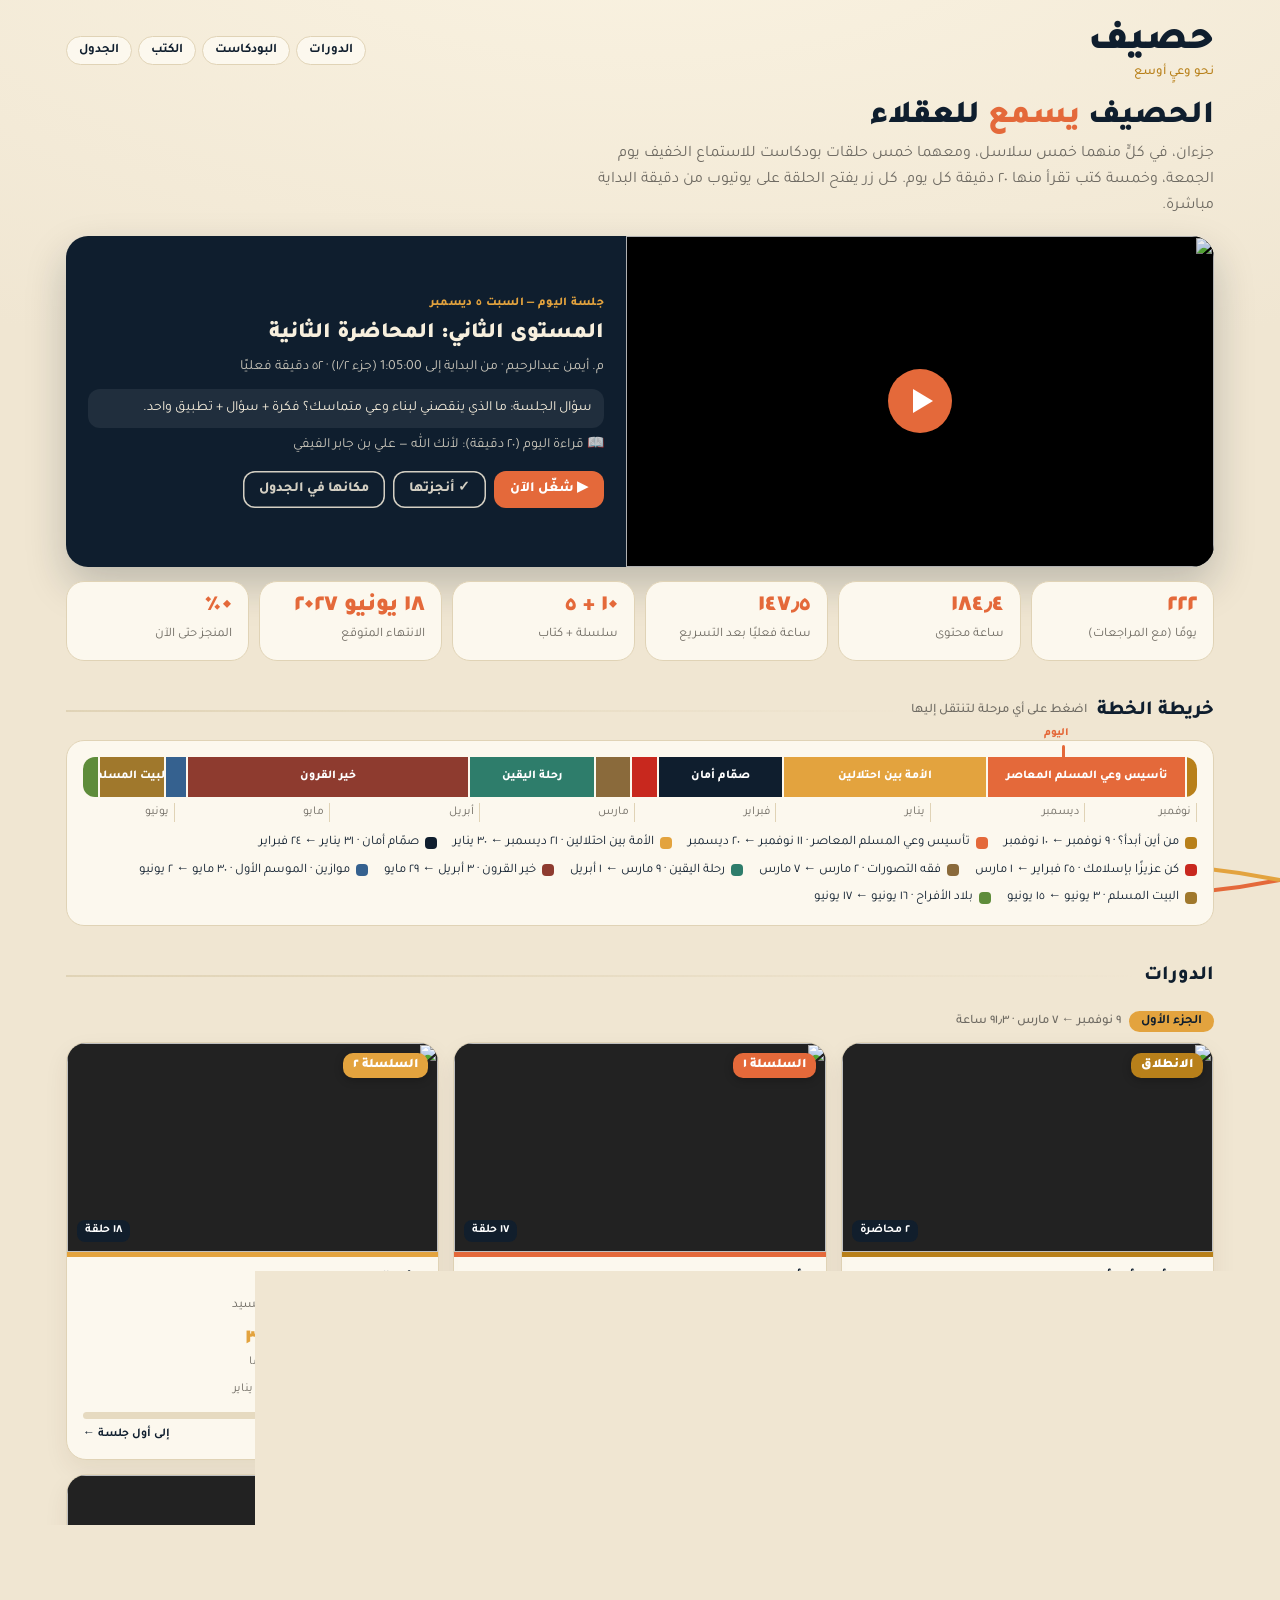
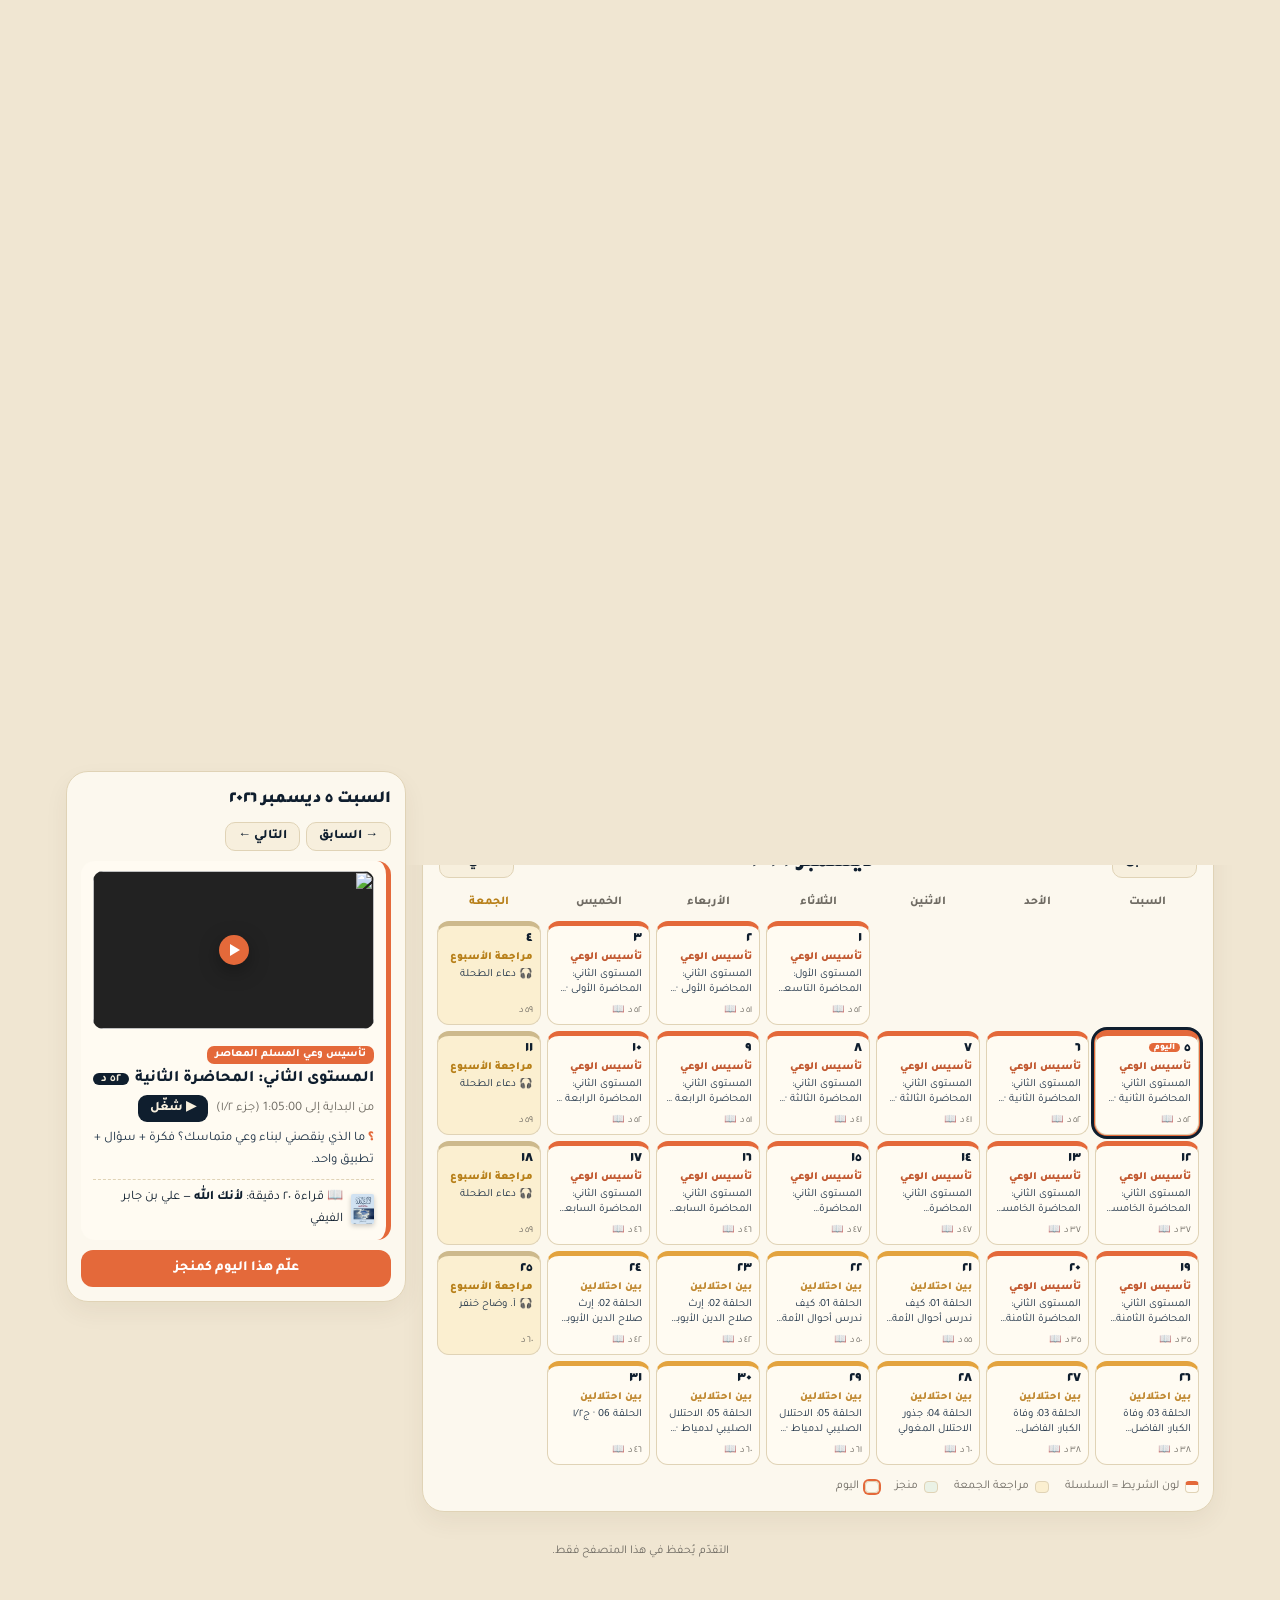
==== commit c7f97c26: "الجزء الثاني والكتب، وعرض الجدول في تقويم شهري - خمس سلاسل جديدة بروابط مباشرة ومدد حقيقية (رحلة الي" ====
--- a/index.html
+++ b/index.html
@@ -10,7 +10,7 @@
 body{margin:0;background:radial-gradient(1200px 500px at 50% -100px,#FAF3E2,var(--cream));color:var(--navy);font-family:"Tajawal","Segoe UI",Tahoma,sans-serif;line-height:1.65;min-height:100vh}
 a{color:inherit}
 img{display:block}
-.w{max-width:1040px;margin:0 auto;padding:22px 16px 110px}
+.w{max-width:1180px;margin:0 auto;padding:22px 16px 110px}
 /* ---------- الرأس ---------- */
 .top{display:flex;justify-content:space-between;align-items:center;gap:12px;flex-wrap:wrap}
 .logo{font-size:40px;font-weight:900;line-height:1}
@@ -95,6 +95,25 @@
 .pod .who{font-size:12px;color:var(--muted)}
 .pod .fr{font-size:12px;margin-top:auto;padding-top:6px;color:var(--gold-d);font-weight:700}
 .note{font-size:13px;color:var(--muted);margin:10px 0 0}
+.ph2{font-size:15px;font-weight:900;color:var(--gold-d);margin:18px 0 10px;display:flex;align-items:center;gap:8px;flex-wrap:wrap}
+.ph2 b{background:var(--gold);color:var(--navy);border-radius:999px;padding:0 12px;font-size:13px}
+.ph2 span{font-weight:500;color:var(--muted);font-size:13px}
+.qt{font-size:13px;font-weight:700;color:var(--navy2);background:#F3E7CC;border-radius:9px;padding:3px 10px;margin:6px 0 2px;line-height:1.5}
+.qt::before{content:"« "}.qt::after{content:" »"}
+.cn{font-size:12px;color:var(--muted);margin-top:4px}
+.books{display:grid;grid-template-columns:repeat(auto-fill,minmax(190px,1fr));gap:12px}
+.book{background:var(--paper);border:1px solid var(--line);border-radius:16px;overflow:hidden;display:flex;flex-direction:column}
+.book .cv{background:linear-gradient(160deg,#E9DCC0,#D9C79F);padding:16px 0;display:grid;place-items:center}
+.book .cv img{height:190px;width:auto;border-radius:4px;box-shadow:0 10px 22px rgba(40,25,5,.3)}
+.book .bd{padding:10px 12px 12px;display:flex;flex-direction:column;gap:2px;flex:1}
+.book .no{font-size:11px;font-weight:800;color:var(--gold-d)}
+.book .n{font-weight:900;font-size:16px;line-height:1.35}
+.book .sb{font-size:12px;color:var(--muted)}
+.book .who{font-size:13px;font-weight:700;color:var(--gold-d)}
+.book .fr{font-size:12px;color:var(--muted);margin-top:auto;padding-top:6px}
+.rd{display:flex;align-items:center;gap:8px;margin-top:8px;padding-top:7px;border-top:1px dashed var(--line);font-size:13px}
+.rd img{height:30px;width:auto;border-radius:2px;box-shadow:0 2px 5px rgba(0,0,0,.2)}
+.rd b{font-weight:800}
 /* ---------- الجدول ---------- */
 .bar0{position:sticky;top:0;z-index:5;background:rgba(240,230,210,.94);backdrop-filter:blur(6px);margin:0 -16px;padding:10px 16px;border-bottom:1px solid var(--line)}
 .tools{display:flex;gap:8px;align-items:center;flex-wrap:wrap}
@@ -144,14 +163,64 @@
 .p .th{border-radius:8px}
 .wave{position:fixed;left:0;right:0;bottom:0;height:40px;pointer-events:none;z-index:-1}
 .foot{font-size:12px;color:var(--muted);text-align:center;margin-top:30px}
+
+.calwrap{display:grid;grid-template-columns:minmax(0,1fr) 340px;gap:16px;align-items:start;margin-top:12px}
+.calbox{min-width:0;background:var(--paper);border:1px solid var(--line);border-radius:22px;padding:14px;box-shadow:0 10px 24px rgba(70,45,10,.06)}
+.mtabs{display:flex;gap:6px;overflow-x:auto;padding-bottom:8px;margin-bottom:6px;scrollbar-width:thin}
+.mt{flex:0 0 auto;border:1px solid var(--line);background:var(--cream2);border-radius:12px;padding:3px 12px;font:inherit;cursor:pointer;display:flex;flex-direction:column;align-items:center;line-height:1.35;min-width:66px;color:var(--navy)}
+.mt b{font-size:13px}.mt small{font-size:11px;color:var(--muted)}
+.mt .mb{display:block;width:100%;height:3px;border-radius:3px;background:#E3D7BC;margin-top:2px;overflow:hidden}.mt .mb i{display:block;height:100%;background:var(--orange)}
+.mt.on{background:var(--navy);color:var(--cream2);border-color:var(--navy)}.mt.on small{color:var(--gold)}
+.mhead{display:flex;align-items:center;justify-content:space-between;gap:8px;margin:4px 2px 12px}
+#mname{font-size:22px;font-weight:900}
+.nb{border:1px solid var(--line);background:var(--cream2);font:inherit;font-size:13px;font-weight:800;border-radius:10px;padding:3px 12px;cursor:pointer;color:var(--navy)}
+.nb:hover:not(:disabled){border-color:var(--orange);color:var(--orange)}.nb:disabled{opacity:.35;cursor:default}
+.grid{display:grid;grid-template-columns:repeat(7,minmax(0,1fr));gap:6px}
+.wh{text-align:center;font-size:12px;font-weight:800;color:var(--muted);padding:0 0 2px}
+.wh.fr{color:var(--gold-d)}
+.cell{min-height:104px;border-radius:12px;border:1px solid var(--line);border-top:5px solid var(--c);background:#FFFBF2;padding:5px 7px;display:flex;flex-direction:column;gap:1px;text-align:start;font:inherit;color:var(--navy);cursor:pointer;position:relative;overflow:hidden;transition:transform .15s,box-shadow .15s}
+.cell.pad{visibility:hidden}
+.cell.out{opacity:.4;cursor:default;border-top-color:var(--line);background:transparent}
+.cell .dn{font-size:14px;font-weight:900;line-height:1.2}
+.cell .ct{font-size:11px;font-weight:900;color:var(--c);white-space:nowrap;overflow:hidden;text-overflow:ellipsis;filter:brightness(.85)}
+.cell .cs{font-size:11px;color:var(--navy2);line-height:1.35;display:-webkit-box;-webkit-line-clamp:2;-webkit-box-orient:vertical;overflow:hidden}
+.cell .cf{margin-top:auto;display:flex;justify-content:space-between;align-items:center;font-size:10px;color:var(--muted);gap:4px}
+.cell .ok{background:var(--ok);color:#fff;border-radius:50%;width:17px;height:17px;display:inline-grid;place-items:center;font-size:10px;font-weight:900}
+.cell .bk{font-size:10px}
+.cell.rv{background:#FBEFD0}.cell.rv .ct{color:var(--gold-d);filter:none}
+.cell.done{background:#EAF2E6}.cell.done .cs{text-decoration:line-through;opacity:.7}
+.cell.now{box-shadow:0 0 0 2px var(--orange)}
+.cell.now .dn::after{content:"اليوم";font-size:9px;background:var(--orange);color:#fff;border-radius:6px;padding:0 5px;margin-inline-start:4px;vertical-align:2px}
+.cell.sel{outline:3px solid var(--navy);outline-offset:1px}
+.cell.dim{opacity:.22}
+button.cell:hover{transform:translateY(-2px);box-shadow:0 8px 16px rgba(70,45,10,.13)}
+.keys{display:flex;flex-wrap:wrap;gap:6px 16px;margin-top:12px;font-size:12px;color:var(--muted)}
+.keys span{display:inline-flex;align-items:center;gap:6px}
+.keys i{width:14px;height:12px;border-radius:4px;border:1px solid var(--line)}
+.keys .k1{border-top:4px solid var(--orange);background:#FFFBF2}.keys .k2{background:#FBEFD0}.keys .k3{background:#EAF2E6}.keys .k4{box-shadow:0 0 0 2px var(--orange)}
+.det{position:sticky;top:12px;background:var(--paper);border:1px solid var(--line);border-radius:22px;padding:14px;box-shadow:0 10px 24px rgba(70,45,10,.06)}
+.dh{display:flex;justify-content:space-between;align-items:center;gap:8px;margin-bottom:10px;flex-wrap:wrap}
+.dh b{font-size:17px;font-weight:900}
+.dnav{display:flex;gap:6px}
+.det .r{grid-template-columns:1fr;border:0;border-right:5px solid var(--c);margin:0;padding:10px 12px;background:#FFFBF2}
+.det .r.rev{background:#FBEFD0}
+.det .r>input,.det .r>.d{display:none}
+.det .r .th.big{display:block}
+.det .r.done{opacity:1}.det .r.done .t{text-decoration:none}
+.det .it{flex-wrap:wrap}
+.det .p{grid-template-columns:1fr}.det .p .th{display:block}
+.mk{width:100%;margin-top:10px;justify-content:center}
+.mk.on{background:var(--ok)}
+@media(max-width:1100px){.calwrap{grid-template-columns:minmax(0,1fr)}.det{position:static}}
+@media(max-width:600px){.grid{gap:3px}.cell{min-height:58px;padding:3px 4px;border-top-width:6px;border-radius:9px}.cell .ct,.cell .cs,.cell .cf>span:first-child,.cell .bk{display:none}.cell .dn{font-size:13px}.cell.now .dn::after{display:none}.wh{font-size:10px}.calbox,.det{padding:10px;border-radius:16px}#mname{font-size:18px}}
 @media(max-width:760px){.today{grid-template-columns:1fr}.r{grid-template-columns:26px 1fr}.r .d{grid-column:2}.r .th.big{display:none}.r>.bx{grid-column:1/-1}}
 @media(max-width:520px){.logo{font-size:32px}h1{font-size:25px}.today .tt{font-size:19px}.p{grid-template-columns:1fr}.p .th{display:none}.track a span{display:none}}
 @media print{.bar0,.today,.nav,.wave{display:none}details.wk{break-inside:avoid}}
 </style></head><body><div class="w">
 <div class="top"><div class="logo">حصيف<small>نحو وعيٍ أوسع</small></div>
-<nav class="nav"><a href="#courses">الدورات</a><a href="#pods">البودكاست</a><a href="#plan">الجدول</a></nav></div>
+<nav class="nav"><a href="#courses">الدورات</a><a href="#pods">البودكاست</a><a href="#books">الكتب</a><a href="#plan">الجدول</a></nav></div>
 <h1>الحصيف <em>يسمع</em> للعقلاء</h1>
-<p class="lead">محاضرتان للانطلاق، ثم خمس سلاسل، وخمس حلقات بودكاست للاستماع الخفيف يوم الجمعة. كل زر يفتح الحلقة على يوتيوب من دقيقة البداية مباشرة.</p>
+<p class="lead">جزءان، في كلٍّ منهما خمس سلاسل، ومعهما خمس حلقات بودكاست للاستماع الخفيف يوم الجمعة، وخمسة كتب تقرأ منها ٢٠ دقيقة كل يوم. كل زر يفتح الحلقة على يوتيوب من دقيقة البداية مباشرة.</p>
 <div id="today"></div>
 <div class="kpis" id="kpis"></div>
 
@@ -163,21 +232,28 @@
 
 <h2 id="pods">البودكاست <small>استماع خفيف يوم الجمعة مع المراجعة</small></h2>
 <div class="pods" id="podl"></div>
-<p class="note">المدد مأخوذة من يوتيوب نفسه. «فعليًا» = بعد التسريع ١٫٢٥×. الحلقة الأطول من ٨٠ دقيقة مقسومة على يومين أو ثلاثة، والقصيرة مجموعة في يوم واحد.</p>
-
-<h2 id="plan">الجدول اليومي</h2>
-<div class="bar0"><div class="tools"><button class="btn" id="gn">اذهب لأقرب جلسة غير منجزة</button>
-<div class="all"><div class="bar"><i id="f"></i></div><div class="cnt" id="c"></div></div>
-<button class="chip" id="hd" aria-pressed="false">إخفاء المنجز</button><button class="chip" id="ex" aria-pressed="false">فتح كل الأسابيع</button></div>
-<div class="chips" id="chips"></div></div>
-<div id="L"></div>
+<p class="note">المدد مأخوذة من يوتيوب نفسه. الكتب تُقرأ بالتوازي: ٢٠ دقيقة كل يوم عدا الجمعة. «فعليًا» = بعد التسريع ١٫٢٥×. الحلقة الأطول من ٨٠ دقيقة مقسومة على يومين أو ثلاثة، والقصيرة مجموعة في يوم واحد.</p>
+
+<h2 id="books">الكتب <small>٢٠ دقيقة قراءة كل يوم، كتاب بعد كتاب</small></h2>
+<div class="books" id="bookl"></div>
+
+<h2 id="plan">التقويم <small>اضغط على أي يوم لترى تفاصيله</small></h2>
+<div class="tools"><button class="btn" id="gn">اذهب لأقرب جلسة غير منجزة</button>
+<div class="all"><div class="bar"><i id="f"></i></div><div class="cnt" id="c"></div></div></div>
+<div class="chips" id="chips"></div>
+<div class="calwrap"><div class="calbox">
+<div class="mtabs" id="mtabs"></div>
+<div class="mhead"><button class="nb" id="mprev">→ السابق</button><b id="mname"></b><button class="nb" id="mnext">التالي ←</button></div>
+<div class="grid" id="grid"></div>
+<div class="keys"><span><i class="k1"></i>لون الشريط = السلسلة</span><span><i class="k2"></i>مراجعة الجمعة</span><span><i class="k3"></i>منجز</span><span><i class="k4"></i>اليوم</span></div>
+</div><aside class="det" id="det"></aside></div>
 <p class="foot">التقدّم يُحفظ في هذا المتصفح فقط.</p>
 </div>
 <svg class="wave" viewBox="0 0 1200 40" preserveAspectRatio="none"><path d="M0 20C100 0 200 0 300 20S500 40 600 20 800 0 900 20 1100 40 1200 20" fill="none" stroke="#E4693A" stroke-width="4"/><path d="M0 20C100 40 200 40 300 20S500 0 600 20 800 40 900 20 1100 0 1200 20" fill="none" stroke="#E3A33E" stroke-width="4"/></svg>
 <script>
-const X={"courses":[{"id":"lec","title":"من أين أبدأ؟","who":"الشيخ أحمد السيد","ch":"قناة أحمد السيد","color":"#B8801A","phase":"الانطلاق","goal":"أين أقف من هذه اللحظة؟ وما دوري فيها؟","pl":null,"short":"م","v":[{"vid":"Tzx3VkpVEMM","t":"هل نحن أمام لحظة فاصلة في التاريخ؟","L":2067},{"vid":"0f1S0KURL_4","t":"ماذا لو اضطرب العالم؟!","L":2043}],"len":4110,"count":2,"days":[1,2]},{"id":"s1","title":"تأسيس وعي المسلم المعاصر","who":"م. أيمن عبدالرحيم","ch":"أيمن عبدالرحيم، الأعمال الكاملة","color":"#E4693A","phase":"التأسيس","goal":"ما الذي ينقصني لبناء وعي متماسك؟ فكرة + سؤال + تطبيق واحد.","pl":"PL9saDKf7tQ7u280crdGI8ZsWu782ZVsDU","short":"س١","v":[{"vid":"kOcyMYIvmec","t":"المستوى الأول: المحاضرة الأولى","L":7342},{"vid":"wQbQM2Hxqe8","t":"المستوى الأول: المحاضرة الثانية","L":6950},{"vid":"9SOyLc6EHRc","t":"المستوى الأول: المحاضرة الثالثة","L":6893},{"vid":"lHM5aD5Ma50","t":"المستوى الأول: المحاضرة الرابعة","L":5192},{"vid":"51CickB_8e0","t":"المستوى الأول: المحاضرة الخامسة","L":5805},{"vid":"Zi9hUk8XUaI","t":"المستوى الأول: المحاضرة السادسة","L":6481},{"vid":"_jTErIOMf78","t":"المستوى الأول: المحاضرة السابعة","L":5468},{"vid":"f9vvRfjCDak","t":"المستوى الأول: المحاضرة الثامنة","L":6598},{"vid":"Fk1h2qfRtcw","t":"المستوى الأول: المحاضرة التاسعة","L":7830},{"vid":"kY85VBAWMQ0","t":"المستوى الثاني: المحاضرة الأولى","L":7723},{"vid":"JZSsUmZBZuY","t":"المستوى الثاني: المحاضرة الثانية","L":7801},{"vid":"6Nkm3LV7V64","t":"المستوى الثاني: المحاضرة الثالثة","L":6136},{"vid":"cZADKKBd5bk","t":"المستوى الثاني: المحاضرة الرابعة","L":7722},{"vid":"J9chC0C7bQU","t":"المستوى الثاني: المحاضرة الخامسة","L":5533},{"vid":"84NvmEC5XhM","t":"المستوى الثاني: المحاضرة السادسة","L":7091},{"vid":"197B3SlGI90","t":"المستوى الثاني: المحاضرة السابعة","L":6882},{"vid":"v1KaEyg4_vw","t":"المستوى الثاني: المحاضرة الثامنة والأخيرة","L":5248}],"len":112695,"count":17,"days":[3,4,6,7,8,9,10,11,13,14,15,16,17,18,20,21,22,23,24,25,27,28,29,30,31,32,34,35,36,37,38,39,41,42]},{"id":"s2","title":"الأمة بين احتلالين","who":"الشيخ أحمد السيد","ch":"قناة أحمد السيد","color":"#E3A33E","phase":"فهم الواقع","goal":"كيف أقرأ أحوال الأمة في ظروف الاحتلال؟ وما الذي يتكرر من التاريخ؟","pl":"PLZmiPrHYOIsRg_PHKuLF2tFWUtabWYx1I","short":"س٢","v":[{"vid":"TJtRqs57j6M","t":"تشويقة","L":400},{"vid":"93SRJMYsL0I","t":"01: كيف ندرس أحوال الأمة في ظروف الاحتلال؟","L":7460},{"vid":"u5dNXqCygd8","t":"02: إرث صلاح الدين الأيوبي؛ هل تمت رعايته؟","L":6248},{"vid":"EKEK6UK2VRc","t":"03: وفاة الكبار: الفاضل والعماد والحافظ عبد الغني","L":5672},{"vid":"YS9YxZDCpjM","t":"04: جذور الاحتلال المغولي","L":4505},{"vid":"SKgbl94w94I","t":"05: الاحتلال الصليبي لدمياط","L":9063},{"vid":"p62XGQDYNVg","t":"06","L":7010},{"vid":"Bi85yMR-DQs","t":"07: جحافل المغول","L":6107},{"vid":"S5pbTf9I-Dg","t":"08: فهم التاريخ","L":6009},{"vid":"iGLL8wuPPz0","t":"09: مقاومة الزحف المغولي","L":5111},{"vid":"maMATrjD7Gk","t":"10: سقوط القدس مرة أخرى (الخيانة)","L":6562},{"vid":"bNilHPirbpo","t":"11: انهيار السد وتدفق المغول","L":5301},{"vid":"wECIpOEINLc","t":"12: تفريط الأيوبيين بعد صلاح الدين","L":6629},{"vid":"r_fbmOUMFD8","t":"13: مستنقع الصراعات السياسية بين حكام المسلمين","L":6594},{"vid":"7qX1xlmSWpg","t":"14: موالاة الكفار وإنكار العلماء","L":6307},{"vid":"mRwxWOb1ADM","t":"15: الحملة الصليبية السابعة","L":5595},{"vid":"dBaUH1-4Nwc","t":"16: انطلاق جحافل هولاكو واستمرار خلافات المسلمين","L":5855},{"vid":"AtZC3HgL1sQ","t":"17: قصة سقوط الخلافة العباسية","L":5211},{"vid":"RofJJU_8_Mc","t":"18: معركة عين جالوت","L":6831}],"len":112470,"count":18,"days":[43,44,45,46,48,49,50,51,52,53,55,56,57,58,59,60,62,63,64,65,66,67,69,70,71,72,73,74,76,77,78,79,80,81,83]},{"id":"s3","title":"صمّام أمان","who":"الشيخ إبراهيم رفيق الطويل","ch":"أكاديمية غراس العلم","color":"#0F1E2E","phase":"تحصين الداخل","goal":"ما الذي يحرّك أفكاري من الداخل والخارج؟ وكيف أحصّنها؟","pl":"PLaZe9Se_ZfV04bMzLxxOWdiUSUaJmyfpe","short":"س٣","v":[{"vid":"jwgQhjHsCV0","t":"المجلس الأول: محرّكات الأفكار الداخلية (1)","L":6250},{"vid":"j_wn8CvFpg4","t":"المجلس الثاني: محرّكات الأفكار الداخلية (2)","L":4948},{"vid":"UdjgPMebmwI","t":"المجلس الثالث: محرّكات الأفكار الخارجية (1)","L":6567},{"vid":"dypcHKqDnaM","t":"المجلس الرابع: محرّكات الأفكار الخارجية (2)","L":5534},{"vid":"jLjN5lyCh5o","t":"المجلس الخامس: خارطة الشبهات","L":6085},{"vid":"iiK18II-RcA","t":"المجلس السادس: خارطة الشبهات","L":5842},{"vid":"CthnZlY9jj4","t":"المجلس السابع: تفكيك الشبهات (1)","L":5243},{"vid":"QjL15VkrBsw","t":"المجلس الثامن: تفكيك الشبهات (2)","L":7516},{"vid":"_FsWV06Fvf4","t":"المجلس التاسع: كيمياء الجماهير (1)","L":7462},{"vid":"xff0ajmlBDs","t":"المجلس العاشر: كيمياء الجماهير (2)","L":4355},{"vid":"VGQqIX6IGqM","t":"المجلس الحادي عشر: مستنقع الغلو (1)","L":5961},{"vid":"evh7jTF1HPY","t":"المجلس الثاني عشر: مستنقع الغلو (2)","L":4720}],"len":70483,"count":12,"days":[84,85,86,87,88,90,91,92,93,94,95,97,98,99,100,101,102,104,105,106,107,108]},{"id":"s4","title":"كن عزيزًا بإسلامك","who":"د. إياد القنيبي","ch":"د. إياد قنيبي، القناة الرسمية","color":"#C8281E","phase":"العزة والهوية","goal":"كيف تظهر العزة بالإسلام في سلوكي اليومي؟","pl":"PL56IcDjrf3YL0OjhiS51hIsjRTw4_sIqX","short":"س٤","v":[{"vid":"dhq_4rJ9eoo","t":"[1] لا تسقط من السماء!","L":564},{"vid":"mYgMIXCQeLQ","t":"[2] تكفير المسلمين بهزيمتهم نفسيًّا","L":830},{"vid":"3DguwTQ_UYs","t":"[3] ماذا خسر العالم بانحطاط المسلمين","L":747},{"vid":"kf3D7-d-sd4","t":"[4] المسلمون الملاذ الأخير","L":914},{"vid":"UtT-yJrd4O0","t":"[5] لا تدع الخلق بل ادعهم للخالق","L":1068},{"vid":"KWTHN06AT3s","t":"[6] رجل بألف لايك!","L":708},{"vid":"v4zyb59-dfU","t":"[7] وهم الحرية","L":920},{"vid":"TNDVYmcD8-A","t":"[8] رأيك أم حكم الله؟!","L":583},{"vid":"2YGpmvyElp8","t":"[9] أجندات المسلمين الخفية","L":1065},{"vid":"hwxgLL6NIJg","t":"[10] إجابة عن تساؤلات واعتراضات على السلسلة","L":905},{"vid":"wzcCQW8xGw8","t":"[11] العمود الفقري للأمة الإسلامية","L":1672},{"vid":"6VRscZJ_-xY","t":"[12] محبة غير المسلمين","L":1699},{"vid":"n8s8JgN4MeY","t":"[13] وغلبت محبة الله: نماذج رائعة","L":1173},{"vid":"gmziofogvPw","t":"[14] تعقيبًا على التصريحات التي تحتقر المسلمين","L":798}],"len":13646,"count":14,"days":[109,111,112,113]},{"id":"s5","title":"فقه التصورات","who":"د. نايف بن نهار","ch":"كيان المعرفة","color":"#8A6A3B","phase":"ضبط التصورات","goal":"أيّ تصوّر عندي يحتاج إلى تصحيح أو ضبط؟","pl":"PLFpV2i2mYomzVAa9yD-L3M0edD3thweLl","short":"س٥","v":[{"vid":"hJvM6KbRXAU","t":"الحلقة 1","L":2453},{"vid":"9KDC48PxMdg","t":"الحلقة 2","L":3035},{"vid":"aRPnRDZK-wA","t":"الحلقة 3","L":2127},{"vid":"iGoXB6mCx70","t":"الحلقة 4","L":2195},{"vid":"XwT4G1dOumM","t":"الحلقة 5","L":3340},{"vid":"w6cA3ZuiAJo","t":"الحلقة 6","L":2292}],"len":15442,"count":6,"days":[114,115,116,118,119]}],"pods":[{"id":"p1","vid":"Pfj4niPP0DY","title":"كيف يمكن فهمك للقرآن أن يغيّر حياتك بالكامل؟","who":"د. نايف بن نهار","ch":"بودكاست بدون ورق #159","len":10773,"days":[5,12,19]},{"id":"p3","vid":"R9_a3O2NuCk","title":"«رجل الظل» جمعة الطحلة.. سيرة رائد التصنيع العسكري","who":"دعاء الطحلة","ch":"جسر بودكاست #84","len":8818,"days":[26,33,40]},{"id":"p2","vid":"3CLIAc68AIc","title":"هل انتهى القرن الأمريكي؟ مستقبل النظام العالمي","who":"أ. وضاح خنفر","ch":"بودكاست الشرق","len":9052,"days":[47,54,61]},{"id":"p5","vid":"wM7gED8bfno","title":"«الحرب قادمة».. قراءة في المنطقة","who":"د. عبدالله النفيسي","ch":"بودكاست محفوف","len":10285,"days":[68,75,82]},{"id":"p4","vid":"MHv3zdNcQA4","title":"محمد ﷺ: قوةٌ في الحق، ولينٌ في القلب","who":"أ. وجدان العلي","ch":"بودكاست بدون ورق #181","len":6620,"days":[89,96]}],"days":[{"kind":"s","c":"lec","items":[{"vid":"Tzx3VkpVEMM","t":"هل نحن أمام لحظة فاصلة في التاريخ؟","a":0,"b":2067,"L":2067,"part":1,"parts":1,"whole":true}],"tt":"هل نحن أمام لحظة فاصلة في التاريخ؟","date":"2026-11-09","dow":"الاثنين","n":1},{"kind":"s","c":"lec","items":[{"vid":"0f1S0KURL_4","t":"ماذا لو اضطرب العالم؟!","a":0,"b":2043,"L":2043,"part":1,"parts":1,"whole":true}],"tt":"ماذا لو اضطرب العالم؟!","date":"2026-11-10","dow":"الثلاثاء","n":2},{"kind":"s","c":"s1","items":[{"vid":"kOcyMYIvmec","t":"المستوى الأول: المحاضرة الأولى","a":0,"b":3660,"L":7342,"part":1,"parts":2,"whole":false}],"tt":"المستوى الأول: المحاضرة الأولى","date":"2026-11-11","dow":"الأربعاء","n":3},{"kind":"s","c":"s1","items":[{"vid":"kOcyMYIvmec","t":"المستوى الأول: المحاضرة الأولى","a":3660,"b":7342,"L":7342,"part":2,"parts":2,"whole":false}],"tt":"المستوى الأول: المحاضرة الأولى","date":"2026-11-12","dow":"الخميس","n":4},{"kind":"review","recap":["lec","lec","s1","s1"],"pod":{"p":"p1","a":0,"b":3600,"part":1,"parts":3},"date":"2026-11-13","dow":"الجمعة","n":5},{"kind":"s","c":"s1","items":[{"vid":"wQbQM2Hxqe8","t":"المستوى الأول: المحاضرة الثانية","a":0,"b":3480,"L":6950,"part":1,"parts":2,"whole":false}],"tt":"المستوى الأول: المحاضرة الثانية","date":"2026-11-14","dow":"السبت","n":6},{"kind":"s","c":"s1","items":[{"vid":"wQbQM2Hxqe8","t":"المستوى الأول: المحاضرة الثانية","a":3480,"b":6950,"L":6950,"part":2,"parts":2,"whole":false}],"tt":"المستوى الأول: المحاضرة الثانية","date":"2026-11-15","dow":"الأحد","n":7},{"kind":"s","c":"s1","items":[{"vid":"9SOyLc6EHRc","t":"المستوى الأول: المحاضرة الثالثة","a":0,"b":3420,"L":6893,"part":1,"parts":2,"whole":false}],"tt":"المستوى الأول: المحاضرة الثالثة","date":"2026-11-16","dow":"الاثنين","n":8},{"kind":"s","c":"s1","items":[{"vid":"9SOyLc6EHRc","t":"المستوى الأول: المحاضرة الثالثة","a":3420,"b":6893,"L":6893,"part":2,"parts":2,"whole":false}],"tt":"المستوى الأول: المحاضرة الثالثة","date":"2026-11-17","dow":"الثلاثاء","n":9},{"kind":"s","c":"s1","items":[{"vid":"lHM5aD5Ma50","t":"المستوى الأول: المحاضرة الرابعة","a":0,"b":2580,"L":5192,"part":1,"parts":2,"whole":false}],"tt":"المستوى الأول: المحاضرة الرابعة","date":"2026-11-18","dow":"الأربعاء","n":10},{"kind":"s","c":"s1","items":[{"vid":"lHM5aD5Ma50","t":"المستوى الأول: المحاضرة الرابعة","a":2580,"b":5192,"L":5192,"part":2,"parts":2,"whole":false}],"tt":"المستوى الأول: المحاضرة الرابعة","date":"2026-11-19","dow":"الخميس","n":11},{"kind":"review","recap":["s1","s1","s1","s1","s1","s1"],"pod":{"p":"p1","a":3600,"b":7200,"part":2,"parts":3},"date":"2026-11-20","dow":"الجمعة","n":12},{"kind":"s","c":"s1","items":[{"vid":"51CickB_8e0","t":"المستوى الأول: المحاضرة الخامسة","a":0,"b":2880,"L":5805,"part":1,"parts":2,"whole":false}],"tt":"المستوى الأول: المحاضرة الخامسة","date":"2026-11-21","dow":"السبت","n":13},{"kind":"s","c":"s1","items":[{"vid":"51CickB_8e0","t":"المستوى الأول: المحاضرة الخامسة","a":2880,"b":5805,"L":5805,"part":2,"parts":2,"whole":false}],"tt":"المستوى الأول: المحاضرة الخامسة","date":"2026-11-22","dow":"الأحد","n":14},{"kind":"s","c":"s1","items":[{"vid":"Zi9hUk8XUaI","t":"المستوى الأول: المحاضرة السادسة","a":0,"b":3240,"L":6481,"part":1,"parts":2,"whole":false}],"tt":"المستوى الأول: المحاضرة السادسة","date":"2026-11-23","dow":"الاثنين","n":15},{"kind":"s","c":"s1","items":[{"vid":"Zi9hUk8XUaI","t":"المستوى الأول: المحاضرة السادسة","a":3240,"b":6481,"L":6481,"part":2,"parts":2,"whole":false}],"tt":"المستوى الأول: المحاضرة السادسة","date":"2026-11-24","dow":"الثلاثاء","n":16},{"kind":"s","c":"s1","items":[{"vid":"_jTErIOMf78","t":"المستوى الأول: المحاضرة السابعة","a":0,"b":2760,"L":5468,"part":1,"parts":2,"whole":false}],"tt":"المستوى الأول: المحاضرة السابعة","date":"2026-11-25","dow":"الأربعاء","n":17},{"kind":"s","c":"s1","items":[{"vid":"_jTErIOMf78","t":"المستوى الأول: المحاضرة السابعة","a":2760,"b":5468,"L":5468,"part":2,"parts":2,"whole":false}],"tt":"المستوى الأول: المحاضرة السابعة","date":"2026-11-26","dow":"الخميس","n":18},{"kind":"review","recap":["s1","s1","s1","s1","s1","s1"],"pod":{"p":"p1","a":7200,"b":10773,"part":3,"parts":3},"date":"2026-11-27","dow":"الجمعة","n":19},{"kind":"s","c":"s1","items":[{"vid":"f9vvRfjCDak","t":"المستوى الأول: المحاضرة الثامنة","a":0,"b":3300,"L":6598,"part":1,"parts":2,"whole":false}],"tt":"المستوى الأول: المحاضرة الثامنة","date":"2026-11-28","dow":"السبت","n":20},{"kind":"s","c":"s1","items":[{"vid":"f9vvRfjCDak","t":"المستوى الأول: المحاضرة الثامنة","a":3300,"b":6598,"L":6598,"part":2,"parts":2,"whole":false}],"tt":"المستوى الأول: المحاضرة الثامنة","date":"2026-11-29","dow":"الأحد","n":21},{"kind":"s","c":"s1","items":[{"vid":"Fk1h2qfRtcw","t":"المستوى الأول: المحاضرة التاسعة","a":0,"b":3900,"L":7830,"part":1,"parts":2,"whole":false}],"tt":"المستوى الأول: المحاضرة التاسعة","date":"2026-11-30","dow":"الاثنين","n":22},{"kind":"s","c":"s1","items":[{"vid":"Fk1h2qfRtcw","t":"المستوى الأول: المحاضرة التاسعة","a":3900,"b":7830,"L":7830,"part":2,"parts":2,"whole":false}],"tt":"المستوى الأول: المحاضرة التاسعة","date":"2026-12-01","dow":"الثلاثاء","n":23},{"kind":"s","c":"s1","items":[{"vid":"kY85VBAWMQ0","t":"المستوى الثاني: المحاضرة الأولى","a":0,"b":3840,"L":7723,"part":1,"parts":2,"whole":false}],"tt":"المستوى الثاني: المحاضرة الأولى","date":"2026-12-02","dow":"الأربعاء","n":24},{"kind":"s","c":"s1","items":[{"vid":"kY85VBAWMQ0","t":"المستوى الثاني: المحاضرة الأولى","a":3840,"b":7723,"L":7723,"part":2,"parts":2,"whole":false}],"tt":"المستوى الثاني: المحاضرة الأولى","date":"2026-12-03","dow":"الخميس","n":25},{"kind":"review","recap":["s1","s1","s1","s1","s1","s1"],"pod":{"p":"p3","a":0,"b":2940,"part":1,"parts":3},"date":"2026-12-04","dow":"الجمعة","n":26},{"kind":"s","c":"s1","items":[{"vid":"JZSsUmZBZuY","t":"المستوى الثاني: المحاضرة الثانية","a":0,"b":3900,"L":7801,"part":1,"parts":2,"whole":false}],"tt":"المستوى الثاني: المحاضرة الثانية","date":"2026-12-05","dow":"السبت","n":27},{"kind":"s","c":"s1","items":[{"vid":"JZSsUmZBZuY","t":"المستوى الثاني: المحاضرة الثانية","a":3900,"b":7801,"L":7801,"part":2,"parts":2,"whole":false}],"tt":"المستوى الثاني: المحاضرة الثانية","date":"2026-12-06","dow":"الأحد","n":28},{"kind":"s","c":"s1","items":[{"vid":"6Nkm3LV7V64","t":"المستوى الثاني: المحاضرة الثالثة","a":0,"b":3060,"L":6136,"part":1,"parts":2,"whole":false}],"tt":"المستوى الثاني: المحاضرة الثالثة","date":"2026-12-07","dow":"الاثنين","n":29},{"kind":"s","c":"s1","items":[{"vid":"6Nkm3LV7V64","t":"المستوى الثاني: المحاضرة الثالثة","a":3060,"b":6136,"L":6136,"part":2,"parts":2,"whole":false}],"tt":"المستوى الثاني: المحاضرة الثالثة","date":"2026-12-08","dow":"الثلاثاء","n":30},{"kind":"s","c":"s1","items":[{"vid":"cZADKKBd5bk","t":"المستوى الثاني: المحاضرة الرابعة","a":0,"b":3840,"L":7722,"part":1,"parts":2,"whole":false}],"tt":"المستوى الثاني: المحاضرة الرابعة","date":"2026-12-09","dow":"الأربعاء","n":31},{"kind":"s","c":"s1","items":[{"vid":"cZADKKBd5bk","t":"المستوى الثاني: المحاضرة الرابعة","a":3840,"b":7722,"L":7722,"part":2,"parts":2,"whole":false}],"tt":"المستوى الثاني: المحاضرة الرابعة","date":"2026-12-10","dow":"الخميس","n":32},{"kind":"review","recap":["s1","s1","s1","s1","s1","s1"],"pod":{"p":"p3","a":2940,"b":5880,"part":2,"parts":3},"date":"2026-12-11","dow":"الجمعة","n":33},{"kind":"s","c":"s1","items":[{"vid":"J9chC0C7bQU","t":"المستوى الثاني: المحاضرة الخامسة","a":0,"b":2760,"L":5533,"part":1,"parts":2,"whole":false}],"tt":"المستوى الثاني: المحاضرة الخامسة","date":"2026-12-12","dow":"السبت","n":34},{"kind":"s","c":"s1","items":[{"vid":"J9chC0C7bQU","t":"المستوى الثاني: المحاضرة الخامسة","a":2760,"b":5533,"L":5533,"part":2,"parts":2,"whole":false}],"tt":"المستوى الثاني: المحاضرة الخامسة","date":"2026-12-13","dow":"الأحد","n":35},{"kind":"s","c":"s1","items":[{"vid":"84NvmEC5XhM","t":"المستوى الثاني: المحاضرة السادسة","a":0,"b":3540,"L":7091,"part":1,"parts":2,"whole":false}],"tt":"المستوى الثاني: المحاضرة السادسة","date":"2026-12-14","dow":"الاثنين","n":36},{"kind":"s","c":"s1","items":[{"vid":"84NvmEC5XhM","t":"المستوى الثاني: المحاضرة السادسة","a":3540,"b":7091,"L":7091,"part":2,"parts":2,"whole":false}],"tt":"المستوى الثاني: المحاضرة السادسة","date":"2026-12-15","dow":"الثلاثاء","n":37},{"kind":"s","c":"s1","items":[{"vid":"197B3SlGI90","t":"المستوى الثاني: المحاضرة السابعة","a":0,"b":3420,"L":6882,"part":1,"parts":2,"whole":false}],"tt":"المستوى الثاني: المحاضرة السابعة","date":"2026-12-16","dow":"الأربعاء","n":38},{"kind":"s","c":"s1","items":[{"vid":"197B3SlGI90","t":"المستوى الثاني: المحاضرة السابعة","a":3420,"b":6882,"L":6882,"part":2,"parts":2,"whole":false}],"tt":"المستوى الثاني: المحاضرة السابعة","date":"2026-12-17","dow":"الخميس","n":39},{"kind":"review","recap":["s1","s1","s1","s1","s1","s1"],"pod":{"p":"p3","a":5880,"b":8818,"part":3,"parts":3},"date":"2026-12-18","dow":"الجمعة","n":40},{"kind":"s","c":"s1","items":[{"vid":"v1KaEyg4_vw","t":"المستوى الثاني: المحاضرة الثامنة والأخيرة","a":0,"b":2640,"L":5248,"part":1,"parts":2,"whole":false}],"tt":"المستوى الثاني: المحاضرة الثامنة والأخيرة","date":"2026-12-19","dow":"السبت","n":41},{"kind":"s","c":"s1","items":[{"vid":"v1KaEyg4_vw","t":"المستوى الثاني: المحاضرة الثامنة والأخيرة","a":2640,"b":5248,"L":5248,"part":2,"parts":2,"whole":false}],"tt":"المستوى الثاني: المحاضرة الثامنة والأخيرة","date":"2026-12-20","dow":"الأحد","n":42},{"kind":"s","c":"s2","items":[{"vid":"TJtRqs57j6M","t":"تشويقة السلسلة","a":0,"b":400,"L":400,"whole":true},{"vid":"93SRJMYsL0I","t":"01: كيف ندرس أحوال الأمة في ظروف الاحتلال؟","a":0,"b":3720,"L":7460,"part":1,"parts":2,"whole":false}],"tt":"الحلقة 01: كيف ندرس أحوال الأمة في ظروف الاحتلال؟","date":"2026-12-21","dow":"الاثنين","n":43},{"kind":"s","c":"s2","items":[{"vid":"93SRJMYsL0I","t":"01: كيف ندرس أحوال الأمة في ظروف الاحتلال؟","a":3720,"b":7460,"L":7460,"part":2,"parts":2,"whole":false}],"tt":"الحلقة 01: كيف ندرس أحوال الأمة في ظروف الاحتلال؟","date":"2026-12-22","dow":"الثلاثاء","n":44},{"kind":"s","c":"s2","items":[{"vid":"u5dNXqCygd8","t":"02: إرث صلاح الدين الأيوبي؛ هل تمت رعايته؟","a":0,"b":3120,"L":6248,"part":1,"parts":2,"whole":false}],"tt":"الحلقة 02: إرث صلاح الدين الأيوبي؛ هل تمت رعايته؟","date":"2026-12-23","dow":"الأربعاء","n":45},{"kind":"s","c":"s2","items":[{"vid":"u5dNXqCygd8","t":"02: إرث صلاح الدين الأيوبي؛ هل تمت رعايته؟","a":3120,"b":6248,"L":6248,"part":2,"parts":2,"whole":false}],"tt":"الحلقة 02: إرث صلاح الدين الأيوبي؛ هل تمت رعايته؟","date":"2026-12-24","dow":"الخميس","n":46},{"kind":"review","recap":["s1","s1","s2","s2","s2","s2"],"pod":{"p":"p2","a":0,"b":3000,"part":1,"parts":3},"date":"2026-12-25","dow":"الجمعة","n":47},{"kind":"s","c":"s2","items":[{"vid":"EKEK6UK2VRc","t":"03: وفاة الكبار: الفاضل والعماد والحافظ عبد الغني","a":0,"b":2820,"L":5672,"part":1,"parts":2,"whole":false}],"tt":"الحلقة 03: وفاة الكبار: الفاضل والعماد والحافظ عبد الغني","date":"2026-12-26","dow":"السبت","n":48},{"kind":"s","c":"s2","items":[{"vid":"EKEK6UK2VRc","t":"03: وفاة الكبار: الفاضل والعماد والحافظ عبد الغني","a":2820,"b":5672,"L":5672,"part":2,"parts":2,"whole":false}],"tt":"الحلقة 03: وفاة الكبار: الفاضل والعماد والحافظ عبد الغني","date":"2026-12-27","dow":"الأحد","n":49},{"kind":"s","c":"s2","items":[{"vid":"YS9YxZDCpjM","t":"04: جذور الاحتلال المغولي","a":0,"b":4505,"L":4505,"part":1,"parts":1,"whole":true}],"tt":"الحلقة 04: جذور الاحتلال المغولي","date":"2026-12-28","dow":"الاثنين","n":50},{"kind":"s","c":"s2","items":[{"vid":"SKgbl94w94I","t":"05: الاحتلال الصليبي لدمياط","a":0,"b":4560,"L":9063,"part":1,"parts":2,"whole":false}],"tt":"الحلقة 05: الاحتلال الصليبي لدمياط","date":"2026-12-29","dow":"الثلاثاء","n":51},{"kind":"s","c":"s2","items":[{"vid":"SKgbl94w94I","t":"05: الاحتلال الصليبي لدمياط","a":4560,"b":9063,"L":9063,"part":2,"parts":2,"whole":false}],"tt":"الحلقة 05: الاحتلال الصليبي لدمياط","date":"2026-12-30","dow":"الأربعاء","n":52},{"kind":"s","c":"s2","items":[{"vid":"p62XGQDYNVg","t":"06","a":0,"b":3480,"L":7010,"part":1,"parts":2,"whole":false}],"tt":"الحلقة 06","date":"2026-12-31","dow":"الخميس","n":53},{"kind":"review","recap":["s2","s2","s2","s2","s2","s2"],"pod":{"p":"p2","a":3000,"b":6060,"part":2,"parts":3},"date":"2027-01-01","dow":"الجمعة","n":54},{"kind":"s","c":"s2","items":[{"vid":"p62XGQDYNVg","t":"06","a":3480,"b":7010,"L":7010,"part":2,"parts":2,"whole":false}],"tt":"الحلقة 06","date":"2027-01-02","dow":"السبت","n":55},{"kind":"s","c":"s2","items":[{"vid":"Bi85yMR-DQs","t":"07: جحافل المغول","a":0,"b":3060,"L":6107,"part":1,"parts":2,"whole":false}],"tt":"الحلقة 07: جحافل المغول","date":"2027-01-03","dow":"الأحد","n":56},{"kind":"s","c":"s2","items":[{"vid":"Bi85yMR-DQs","t":"07: جحافل المغول","a":3060,"b":6107,"L":6107,"part":2,"parts":2,"whole":false}],"tt":"الحلقة 07: جحافل المغول","date":"2027-01-04","dow":"الاثنين","n":57},{"kind":"s","c":"s2","items":[{"vid":"S5pbTf9I-Dg","t":"08: فهم التاريخ","a":0,"b":3000,"L":6009,"part":1,"parts":2,"whole":false}],"tt":"الحلقة 08: فهم التاريخ","date":"2027-01-05","dow":"الثلاثاء","n":58},{"kind":"s","c":"s2","items":[{"vid":"S5pbTf9I-Dg","t":"08: فهم التاريخ","a":3000,"b":6009,"L":6009,"part":2,"parts":2,"whole":false}],"tt":"الحلقة 08: فهم التاريخ","date":"2027-01-06","dow":"الأربعاء","n":59},{"kind":"s","c":"s2","items":[{"vid":"iGLL8wuPPz0","t":"09: مقاومة الزحف المغولي","a":0,"b":2580,"L":5111,"part":1,"parts":2,"whole":false}],"tt":"الحلقة 09: مقاومة الزحف المغولي","date":"2027-01-07","dow":"الخميس","n":60},{"kind":"review","recap":["s2","s2","s2","s2","s2","s2"],"pod":{"p":"p2","a":6060,"b":9052,"part":3,"parts":3},"date":"2027-01-08","dow":"الجمعة","n":61},{"kind":"s","c":"s2","items":[{"vid":"iGLL8wuPPz0","t":"09: مقاومة الزحف المغولي","a":2580,"b":5111,"L":5111,"part":2,"parts":2,"whole":false}],"tt":"الحلقة 09: مقاومة الزحف المغولي","date":"2027-01-09","dow":"السبت","n":62},{"kind":"s","c":"s2","items":[{"vid":"maMATrjD7Gk","t":"10: سقوط القدس مرة أخرى (الخيانة)","a":0,"b":3300,"L":6562,"part":1,"parts":2,"whole":false}],"tt":"الحلقة 10: سقوط القدس مرة أخرى (الخيانة)","date":"2027-01-10","dow":"الأحد","n":63},{"kind":"s","c":"s2","items":[{"vid":"maMATrjD7Gk","t":"10: سقوط القدس مرة أخرى (الخيانة)","a":3300,"b":6562,"L":6562,"part":2,"parts":2,"whole":false}],"tt":"الحلقة 10: سقوط القدس مرة أخرى (الخيانة)","date":"2027-01-11","dow":"الاثنين","n":64},{"kind":"s","c":"s2","items":[{"vid":"bNilHPirbpo","t":"11: انهيار السد وتدفق المغول","a":0,"b":2640,"L":5301,"part":1,"parts":2,"whole":false}],"tt":"الحلقة 11: انهيار السد وتدفق المغول","date":"2027-01-12","dow":"الثلاثاء","n":65},{"kind":"s","c":"s2","items":[{"vid":"bNilHPirbpo","t":"11: انهيار السد وتدفق المغول","a":2640,"b":5301,"L":5301,"part":2,"parts":2,"whole":false}],"tt":"الحلقة 11: انهيار السد وتدفق المغول","date":"2027-01-13","dow":"الأربعاء","n":66},{"kind":"s","c":"s2","items":[{"vid":"wECIpOEINLc","t":"12: تفريط الأيوبيين بعد صلاح الدين","a":0,"b":3300,"L":6629,"part":1,"parts":2,"whole":false}],"tt":"الحلقة 12: تفريط الأيوبيين بعد صلاح الدين","date":"2027-01-14","dow":"الخميس","n":67},{"kind":"review","recap":["s2","s2","s2","s2","s2","s2"],"pod":{"p":"p5","a":0,"b":3420,"part":1,"parts":3},"date":"2027-01-15","dow":"الجمعة","n":68},{"kind":"s","c":"s2","items":[{"vid":"wECIpOEINLc","t":"12: تفريط الأيوبيين بعد صلاح الدين","a":3300,"b":6629,"L":6629,"part":2,"parts":2,"whole":false}],"tt":"الحلقة 12: تفريط الأيوبيين بعد صلاح الدين","date":"2027-01-16","dow":"السبت","n":69},{"kind":"s","c":"s2","items":[{"vid":"r_fbmOUMFD8","t":"13: مستنقع الصراعات السياسية بين حكام المسلمين","a":0,"b":3300,"L":6594,"part":1,"parts":2,"whole":false}],"tt":"الحلقة 13: مستنقع الصراعات السياسية بين حكام المسلمين","date":"2027-01-17","dow":"الأحد","n":70},{"kind":"s","c":"s2","items":[{"vid":"r_fbmOUMFD8","t":"13: مستنقع الصراعات السياسية بين حكام المسلمين","a":3300,"b":6594,"L":6594,"part":2,"parts":2,"whole":false}],"tt":"الحلقة 13: مستنقع الصراعات السياسية بين حكام المسلمين","date":"2027-01-18","dow":"الاثنين","n":71},{"kind":"s","c":"s2","items":[{"vid":"7qX1xlmSWpg","t":"14: موالاة الكفار وإنكار العلماء","a":0,"b":3180,"L":6307,"part":1,"parts":2,"whole":false}],"tt":"الحلقة 14: موالاة الكفار وإنكار العلماء","date":"2027-01-19","dow":"الثلاثاء","n":72},{"kind":"s","c":"s2","items":[{"vid":"7qX1xlmSWpg","t":"14: موالاة الكفار وإنكار العلماء","a":3180,"b":6307,"L":6307,"part":2,"parts":2,"whole":false}],"tt":"الحلقة 14: موالاة الكفار وإنكار العلماء","date":"2027-01-20","dow":"الأربعاء","n":73},{"kind":"s","c":"s2","items":[{"vid":"mRwxWOb1ADM","t":"15: الحملة الصليبية السابعة","a":0,"b":2820,"L":5595,"part":1,"parts":2,"whole":false}],"tt":"الحلقة 15: الحملة الصليبية السابعة","date":"2027-01-21","dow":"الخميس","n":74},{"kind":"review","recap":["s2","s2","s2","s2","s2","s2"],"pod":{"p":"p5","a":3420,"b":6840,"part":2,"parts":3},"date":"2027-01-22","dow":"الجمعة","n":75},{"kind":"s","c":"s2","items":[{"vid":"mRwxWOb1ADM","t":"15: الحملة الصليبية السابعة","a":2820,"b":5595,"L":5595,"part":2,"parts":2,"whole":false}],"tt":"الحلقة 15: الحملة الصليبية السابعة","date":"2027-01-23","dow":"السبت","n":76},{"kind":"s","c":"s2","items":[{"vid":"dBaUH1-4Nwc","t":"16: انطلاق جحافل هولاكو واستمرار خلافات المسلمين","a":0,"b":2940,"L":5855,"part":1,"parts":2,"whole":false}],"tt":"الحلقة 16: انطلاق جحافل هولاكو واستمرار خلافات المسلمين","date":"2027-01-24","dow":"الأحد","n":77},{"kind":"s","c":"s2","items":[{"vid":"dBaUH1-4Nwc","t":"16: انطلاق جحافل هولاكو واستمرار خلافات المسلمين","a":2940,"b":5855,"L":5855,"part":2,"parts":2,"whole":false}],"tt":"الحلقة 16: انطلاق جحافل هولاكو واستمرار خلافات المسلمين","date":"2027-01-25","dow":"الاثنين","n":78},{"kind":"s","c":"s2","items":[{"vid":"AtZC3HgL1sQ","t":"17: قصة سقوط الخلافة العباسية","a":0,"b":2580,"L":5211,"part":1,"parts":2,"whole":false}],"tt":"الحلقة 17: قصة سقوط الخلافة العباسية","date":"2027-01-26","dow":"الثلاثاء","n":79},{"kind":"s","c":"s2","items":[{"vid":"AtZC3HgL1sQ","t":"17: قصة سقوط الخلافة العباسية","a":2580,"b":5211,"L":5211,"part":2,"parts":2,"whole":false}],"tt":"الحلقة 17: قصة سقوط الخلافة العباسية","date":"2027-01-27","dow":"الأربعاء","n":80},{"kind":"s","c":"s2","items":[{"vid":"RofJJU_8_Mc","t":"18: معركة عين جالوت","a":0,"b":3420,"L":6831,"part":1,"parts":2,"whole":false}],"tt":"الحلقة 18: معركة عين جالوت","date":"2027-01-28","dow":"الخميس","n":81},{"kind":"review","recap":["s2","s2","s2","s2","s2","s2"],"pod":{"p":"p5","a":6840,"b":10285,"part":3,"parts":3},"date":"2027-01-29","dow":"الجمعة","n":82},{"kind":"s","c":"s2","items":[{"vid":"RofJJU_8_Mc","t":"18: معركة عين جالوت","a":3420,"b":6831,"L":6831,"part":2,"parts":2,"whole":false}],"tt":"الحلقة 18: معركة عين جالوت","date":"2027-01-30","dow":"السبت","n":83},{"kind":"s","c":"s3","items":[{"vid":"jwgQhjHsCV0","t":"المجلس الأول: محرّكات الأفكار الداخلية (1)","a":0,"b":3120,"L":6250,"part":1,"parts":2,"whole":false}],"tt":"المجلس الأول: محرّكات الأفكار الداخلية (1)","date":"2027-01-31","dow":"الأحد","n":84},{"kind":"s","c":"s3","items":[{"vid":"jwgQhjHsCV0","t":"المجلس الأول: محرّكات الأفكار الداخلية (1)","a":3120,"b":6250,"L":6250,"part":2,"parts":2,"whole":false}],"tt":"المجلس الأول: محرّكات الأفكار الداخلية (1)","date":"2027-02-01","dow":"الاثنين","n":85},{"kind":"s","c":"s3","items":[{"vid":"j_wn8CvFpg4","t":"المجلس الثاني: محرّكات الأفكار الداخلية (2)","a":0,"b":2460,"L":4948,"part":1,"parts":2,"whole":false}],"tt":"المجلس الثاني: محرّكات الأفكار الداخلية (2)","date":"2027-02-02","dow":"الثلاثاء","n":86},{"kind":"s","c":"s3","items":[{"vid":"j_wn8CvFpg4","t":"المجلس الثاني: محرّكات الأفكار الداخلية (2)","a":2460,"b":4948,"L":4948,"part":2,"parts":2,"whole":false}],"tt":"المجلس الثاني: محرّكات الأفكار الداخلية (2)","date":"2027-02-03","dow":"الأربعاء","n":87},{"kind":"s","c":"s3","items":[{"vid":"UdjgPMebmwI","t":"المجلس الثالث: محرّكات الأفكار الخارجية (1)","a":0,"b":3300,"L":6567,"part":1,"parts":2,"whole":false}],"tt":"المجلس الثالث: محرّكات الأفكار الخارجية (1)","date":"2027-02-04","dow":"الخميس","n":88},{"kind":"review","recap":["s2","s3","s3","s3","s3","s3"],"pod":{"p":"p4","a":0,"b":3300,"part":1,"parts":2},"date":"2027-02-05","dow":"الجمعة","n":89},{"kind":"s","c":"s3","items":[{"vid":"UdjgPMebmwI","t":"المجلس الثالث: محرّكات الأفكار الخارجية (1)","a":3300,"b":6567,"L":6567,"part":2,"parts":2,"whole":false}],"tt":"المجلس الثالث: محرّكات الأفكار الخارجية (1)","date":"2027-02-06","dow":"السبت","n":90},{"kind":"s","c":"s3","items":[{"vid":"dypcHKqDnaM","t":"المجلس الرابع: محرّكات الأفكار الخارجية (2)","a":0,"b":2760,"L":5534,"part":1,"parts":2,"whole":false}],"tt":"المجلس الرابع: محرّكات الأفكار الخارجية (2)","date":"2027-02-07","dow":"الأحد","n":91},{"kind":"s","c":"s3","items":[{"vid":"dypcHKqDnaM","t":"المجلس الرابع: محرّكات الأفكار الخارجية (2)","a":2760,"b":5534,"L":5534,"part":2,"parts":2,"whole":false}],"tt":"المجلس الرابع: محرّكات الأفكار الخارجية (2)","date":"2027-02-08","dow":"الاثنين","n":92},{"kind":"s","c":"s3","items":[{"vid":"jLjN5lyCh5o","t":"المجلس الخامس: خارطة الشبهات","a":0,"b":3060,"L":6085,"part":1,"parts":2,"whole":false}],"tt":"المجلس الخامس: خارطة الشبهات","date":"2027-02-09","dow":"الثلاثاء","n":93},{"kind":"s","c":"s3","items":[{"vid":"jLjN5lyCh5o","t":"المجلس الخامس: خارطة الشبهات","a":3060,"b":6085,"L":6085,"part":2,"parts":2,"whole":false}],"tt":"المجلس الخامس: خارطة الشبهات","date":"2027-02-10","dow":"الأربعاء","n":94},{"kind":"s","c":"s3","items":[{"vid":"iiK18II-RcA","t":"المجلس السادس: خارطة الشبهات","a":0,"b":2940,"L":5842,"part":1,"parts":2,"whole":false}],"tt":"المجلس السادس: خارطة الشبهات","date":"2027-02-11","dow":"الخميس","n":95},{"kind":"review","recap":["s3","s3","s3","s3","s3","s3"],"pod":{"p":"p4","a":3300,"b":6620,"part":2,"parts":2},"date":"2027-02-12","dow":"الجمعة","n":96},{"kind":"s","c":"s3","items":[{"vid":"iiK18II-RcA","t":"المجلس السادس: خارطة الشبهات","a":2940,"b":5842,"L":5842,"part":2,"parts":2,"whole":false}],"tt":"المجلس السادس: خارطة الشبهات","date":"2027-02-13","dow":"السبت","n":97},{"kind":"s","c":"s3","items":[{"vid":"CthnZlY9jj4","t":"المجلس السابع: تفكيك الشبهات (1)","a":0,"b":2640,"L":5243,"part":1,"parts":2,"whole":false}],"tt":"المجلس السابع: تفكيك الشبهات (1)","date":"2027-02-14","dow":"الأحد","n":98},{"kind":"s","c":"s3","items":[{"vid":"CthnZlY9jj4","t":"المجلس السابع: تفكيك الشبهات (1)","a":2640,"b":5243,"L":5243,"part":2,"parts":2,"whole":false}],"tt":"المجلس السابع: تفكيك الشبهات (1)","date":"2027-02-15","dow":"الاثنين","n":99},{"kind":"s","c":"s3","items":[{"vid":"QjL15VkrBsw","t":"المجلس الثامن: تفكيك الشبهات (2)","a":0,"b":3780,"L":7516,"part":1,"parts":2,"whole":false}],"tt":"المجلس الثامن: تفكيك الشبهات (2)","date":"2027-02-16","dow":"الثلاثاء","n":100},{"kind":"s","c":"s3","items":[{"vid":"QjL15VkrBsw","t":"المجلس الثامن: تفكيك الشبهات (2)","a":3780,"b":7516,"L":7516,"part":2,"parts":2,"whole":false}],"tt":"المجلس الثامن: تفكيك الشبهات (2)","date":"2027-02-17","dow":"الأربعاء","n":101},{"kind":"s","c":"s3","items":[{"vid":"_FsWV06Fvf4","t":"المجلس التاسع: كيمياء الجماهير (1)","a":0,"b":3720,"L":7462,"part":1,"parts":2,"whole":false}],"tt":"المجلس التاسع: كيمياء الجماهير (1)","date":"2027-02-18","dow":"الخميس","n":102},{"kind":"review","recap":["s3","s3","s3","s3","s3","s3"],"date":"2027-02-19","dow":"الجمعة","n":103},{"kind":"s","c":"s3","items":[{"vid":"_FsWV06Fvf4","t":"المجلس التاسع: كيمياء الجماهير (1)","a":3720,"b":7462,"L":7462,"part":2,"parts":2,"whole":false}],"tt":"المجلس التاسع: كيمياء الجماهير (1)","date":"2027-02-20","dow":"السبت","n":104},{"kind":"s","c":"s3","items":[{"vid":"xff0ajmlBDs","t":"المجلس العاشر: كيمياء الجماهير (2)","a":0,"b":4355,"L":4355,"part":1,"parts":1,"whole":true}],"tt":"المجلس العاشر: كيمياء الجماهير (2)","date":"2027-02-21","dow":"الأحد","n":105},{"kind":"s","c":"s3","items":[{"vid":"VGQqIX6IGqM","t":"المجلس الحادي عشر: مستنقع الغلو (1)","a":0,"b":3000,"L":5961,"part":1,"parts":2,"whole":false}],"tt":"المجلس الحادي عشر: مستنقع الغلو (1)","date":"2027-02-22","dow":"الاثنين","n":106},{"kind":"s","c":"s3","items":[{"vid":"VGQqIX6IGqM","t":"المجلس الحادي عشر: مستنقع الغلو (1)","a":3000,"b":5961,"L":5961,"part":2,"parts":2,"whole":false}],"tt":"المجلس الحادي عشر: مستنقع الغلو (1)","date":"2027-02-23","dow":"الثلاثاء","n":107},{"kind":"s","c":"s3","items":[{"vid":"evh7jTF1HPY","t":"المجلس الثاني عشر: مستنقع الغلو (2)","a":0,"b":4720,"L":4720,"part":1,"parts":1,"whole":true}],"tt":"المجلس الثاني عشر: مستنقع الغلو (2)","date":"2027-02-24","dow":"الأربعاء","n":108},{"kind":"s","c":"s4","items":[{"vid":"dhq_4rJ9eoo","t":"[1] لا تسقط من السماء!","a":0,"b":564,"L":564,"whole":true},{"vid":"mYgMIXCQeLQ","t":"[2] تكفير المسلمين بهزيمتهم نفسيًّا","a":0,"b":830,"L":830,"whole":true},{"vid":"3DguwTQ_UYs","t":"[3] ماذا خسر العالم بانحطاط المسلمين","a":0,"b":747,"L":747,"whole":true},{"vid":"kf3D7-d-sd4","t":"[4] المسلمون الملاذ الأخير","a":0,"b":914,"L":914,"whole":true},{"vid":"UtT-yJrd4O0","t":"[5] لا تدع الخلق بل ادعهم للخالق","a":0,"b":1068,"L":1068,"whole":true}],"tt":"الحلقات 1–5","date":"2027-02-25","dow":"الخميس","n":109},{"kind":"review","recap":["s3","s3","s3","s3","s3","s4"],"date":"2027-02-26","dow":"الجمعة","n":110},{"kind":"s","c":"s4","items":[{"vid":"KWTHN06AT3s","t":"[6] رجل بألف لايك!","a":0,"b":708,"L":708,"whole":true},{"vid":"v4zyb59-dfU","t":"[7] وهم الحرية","a":0,"b":920,"L":920,"whole":true},{"vid":"TNDVYmcD8-A","t":"[8] رأيك أم حكم الله؟!","a":0,"b":583,"L":583,"whole":true},{"vid":"2YGpmvyElp8","t":"[9] أجندات المسلمين الخفية","a":0,"b":1065,"L":1065,"whole":true},{"vid":"hwxgLL6NIJg","t":"[10] إجابة عن تساؤلات واعتراضات على السلسلة","a":0,"b":905,"L":905,"whole":true}],"tt":"الحلقات 6–10","date":"2027-02-27","dow":"السبت","n":111},{"kind":"s","c":"s4","items":[{"vid":"wzcCQW8xGw8","t":"[11] العمود الفقري للأمة الإسلامية","a":0,"b":1672,"L":1672,"whole":true},{"vid":"6VRscZJ_-xY","t":"[12] محبة غير المسلمين","a":0,"b":1699,"L":1699,"whole":true}],"tt":"الحلقتان 11 و12","date":"2027-02-28","dow":"الأحد","n":112},{"kind":"s","c":"s4","items":[{"vid":"n8s8JgN4MeY","t":"[13] وغلبت محبة الله: نماذج رائعة","a":0,"b":1173,"L":1173,"whole":true},{"vid":"gmziofogvPw","t":"[14] تعقيبًا على التصريحات التي تحتقر المسلمين","a":0,"b":798,"L":798,"whole":true}],"tt":"الحلقتان 13 و14","date":"2027-03-01","dow":"الاثنين","n":113},{"kind":"s","c":"s5","items":[{"vid":"hJvM6KbRXAU","t":"الحلقة 1","a":0,"b":2453,"L":2453,"whole":true}],"tt":"الحلقة 1","date":"2027-03-02","dow":"الثلاثاء","n":114},{"kind":"s","c":"s5","items":[{"vid":"9KDC48PxMdg","t":"الحلقة 2","a":0,"b":3035,"L":3035,"whole":true}],"tt":"الحلقة 2","date":"2027-03-03","dow":"الأربعاء","n":115},{"kind":"s","c":"s5","items":[{"vid":"aRPnRDZK-wA","t":"الحلقة 3","a":0,"b":2127,"L":2127,"whole":true},{"vid":"iGoXB6mCx70","t":"الحلقة 4","a":0,"b":2195,"L":2195,"whole":true}],"tt":"الحلقتان 3 و4","date":"2027-03-04","dow":"الخميس","n":116},{"kind":"review","recap":["s4","s4","s4","s5","s5","s5"],"date":"2027-03-05","dow":"الجمعة","n":117},{"kind":"s","c":"s5","items":[{"vid":"XwT4G1dOumM","t":"الحلقة 5","a":0,"b":3340,"L":3340,"whole":true}],"tt":"الحلقة 5","date":"2027-03-06","dow":"السبت","n":118},{"kind":"s","c":"s5","items":[{"vid":"w6cA3ZuiAJo","t":"الحلقة 6","a":0,"b":2292,"L":2292,"whole":true}],"tt":"الحلقة 6","date":"2027-03-07","dow":"الأحد","n":119},{"kind":"final","date":"2027-03-08","dow":"الاثنين","n":120}],"speed":1.25};
+const X={"courses":[{"id":"lec","title":"من أين أبدأ؟","who":"الشيخ أحمد السيد","ch":"قناة أحمد السيد","color":"#B8801A","phase":"الانطلاق","goal":"أين أقف من هذه اللحظة؟ وما دوري فيها؟","pl":null,"short":"م","v":[{"vid":"Tzx3VkpVEMM","t":"هل نحن أمام لحظة فاصلة في التاريخ؟","L":2067,"no":"1"},{"vid":"0f1S0KURL_4","t":"ماذا لو اضطرب العالم؟!","L":2043,"no":"2"}],"part":1,"sn":"من أين أبدأ؟","len":4110,"count":2,"days":[1,2]},{"id":"s1","title":"تأسيس وعي المسلم المعاصر","who":"م. أيمن عبدالرحيم","ch":"أيمن عبدالرحيم، الأعمال الكاملة","color":"#E4693A","phase":"التأسيس","goal":"ما الذي ينقصني لبناء وعي متماسك؟ فكرة + سؤال + تطبيق واحد.","pl":"PL9saDKf7tQ7u280crdGI8ZsWu782ZVsDU","short":"س١","v":[{"vid":"kOcyMYIvmec","t":"المستوى الأول: المحاضرة الأولى","L":7342,"no":"1"},{"vid":"wQbQM2Hxqe8","t":"المستوى الأول: المحاضرة الثانية","L":6950,"no":"2"},{"vid":"9SOyLc6EHRc","t":"المستوى الأول: المحاضرة الثالثة","L":6893,"no":"3"},{"vid":"lHM5aD5Ma50","t":"المستوى الأول: المحاضرة الرابعة","L":5192,"no":"4"},{"vid":"51CickB_8e0","t":"المستوى الأول: المحاضرة الخامسة","L":5805,"no":"5"},{"vid":"Zi9hUk8XUaI","t":"المستوى الأول: المحاضرة السادسة","L":6481,"no":"6"},{"vid":"_jTErIOMf78","t":"المستوى الأول: المحاضرة السابعة","L":5468,"no":"7"},{"vid":"f9vvRfjCDak","t":"المستوى الأول: المحاضرة الثامنة","L":6598,"no":"8"},{"vid":"Fk1h2qfRtcw","t":"المستوى الأول: المحاضرة التاسعة","L":7830,"no":"9"},{"vid":"kY85VBAWMQ0","t":"المستوى الثاني: المحاضرة الأولى","L":7723,"no":"10"},{"vid":"JZSsUmZBZuY","t":"المستوى الثاني: المحاضرة الثانية","L":7801,"no":"11"},{"vid":"6Nkm3LV7V64","t":"المستوى الثاني: المحاضرة الثالثة","L":6136,"no":"12"},{"vid":"cZADKKBd5bk","t":"المستوى الثاني: المحاضرة الرابعة","L":7722,"no":"13"},{"vid":"J9chC0C7bQU","t":"المستوى الثاني: المحاضرة الخامسة","L":5533,"no":"14"},{"vid":"84NvmEC5XhM","t":"المستوى الثاني: المحاضرة السادسة","L":7091,"no":"15"},{"vid":"197B3SlGI90","t":"المستوى الثاني: المحاضرة السابعة","L":6882,"no":"16"},{"vid":"v1KaEyg4_vw","t":"المستوى الثاني: المحاضرة الثامنة والأخيرة","L":5248,"no":"17"}],"part":1,"sn":"تأسيس الوعي","len":112695,"count":17,"days":[3,4,6,7,8,9,10,11,13,14,15,16,17,18,20,21,22,23,24,25,27,28,29,30,31,32,34,35,36,37,38,39,41,42]},{"id":"s2","title":"الأمة بين احتلالين","who":"الشيخ أحمد السيد","ch":"قناة أحمد السيد","color":"#E3A33E","phase":"فهم الواقع","goal":"كيف أقرأ أحوال الأمة في ظروف الاحتلال؟ وما الذي يتكرر من التاريخ؟","pl":"PLZmiPrHYOIsRg_PHKuLF2tFWUtabWYx1I","short":"س٢","v":[{"vid":"TJtRqs57j6M","t":"تشويقة","L":400,"teaser":true},{"vid":"93SRJMYsL0I","t":"01: كيف ندرس أحوال الأمة في ظروف الاحتلال؟","L":7460,"no":"1"},{"vid":"u5dNXqCygd8","t":"02: إرث صلاح الدين الأيوبي؛ هل تمت رعايته؟","L":6248,"no":"2"},{"vid":"EKEK6UK2VRc","t":"03: وفاة الكبار: الفاضل والعماد والحافظ عبد الغني","L":5672,"no":"3"},{"vid":"YS9YxZDCpjM","t":"04: جذور الاحتلال المغولي","L":4505,"no":"4"},{"vid":"SKgbl94w94I","t":"05: الاحتلال الصليبي لدمياط","L":9063,"no":"5"},{"vid":"p62XGQDYNVg","t":"06","L":7010,"no":"6"},{"vid":"Bi85yMR-DQs","t":"07: جحافل المغول","L":6107,"no":"7"},{"vid":"S5pbTf9I-Dg","t":"08: فهم التاريخ","L":6009,"no":"8"},{"vid":"iGLL8wuPPz0","t":"09: مقاومة الزحف المغولي","L":5111,"no":"9"},{"vid":"maMATrjD7Gk","t":"10: سقوط القدس مرة أخرى (الخيانة)","L":6562,"no":"10"},{"vid":"bNilHPirbpo","t":"11: انهيار السد وتدفق المغول","L":5301,"no":"11"},{"vid":"wECIpOEINLc","t":"12: تفريط الأيوبيين بعد صلاح الدين","L":6629,"no":"12"},{"vid":"r_fbmOUMFD8","t":"13: مستنقع الصراعات السياسية بين حكام المسلمين","L":6594,"no":"13"},{"vid":"7qX1xlmSWpg","t":"14: موالاة الكفار وإنكار العلماء","L":6307,"no":"14"},{"vid":"mRwxWOb1ADM","t":"15: الحملة الصليبية السابعة","L":5595,"no":"15"},{"vid":"dBaUH1-4Nwc","t":"16: انطلاق جحافل هولاكو واستمرار خلافات المسلمين","L":5855,"no":"16"},{"vid":"AtZC3HgL1sQ","t":"17: قصة سقوط الخلافة العباسية","L":5211,"no":"17"},{"vid":"RofJJU_8_Mc","t":"18: معركة عين جالوت","L":6831,"no":"18"}],"part":1,"sn":"بين احتلالين","len":112470,"count":18,"days":[43,44,45,46,48,49,50,51,52,53,55,56,57,58,59,60,62,63,64,65,66,67,69,70,71,72,73,74,76,77,78,79,80,81,83]},{"id":"s3","title":"صمّام أمان","who":"الشيخ إبراهيم رفيق الطويل","ch":"أكاديمية غراس العلم","color":"#0F1E2E","phase":"تحصين الداخل","goal":"ما الذي يحرّك أفكاري من الداخل والخارج؟ وكيف أحصّنها؟","pl":"PLaZe9Se_ZfV04bMzLxxOWdiUSUaJmyfpe","short":"س٣","v":[{"vid":"jwgQhjHsCV0","t":"المجلس الأول: محرّكات الأفكار الداخلية (1)","L":6250,"no":"1"},{"vid":"j_wn8CvFpg4","t":"المجلس الثاني: محرّكات الأفكار الداخلية (2)","L":4948,"no":"2"},{"vid":"UdjgPMebmwI","t":"المجلس الثالث: محرّكات الأفكار الخارجية (1)","L":6567,"no":"3"},{"vid":"dypcHKqDnaM","t":"المجلس الرابع: محرّكات الأفكار الخارجية (2)","L":5534,"no":"4"},{"vid":"jLjN5lyCh5o","t":"المجلس الخامس: خارطة الشبهات","L":6085,"no":"5"},{"vid":"iiK18II-RcA","t":"المجلس السادس: خارطة الشبهات","L":5842,"no":"6"},{"vid":"CthnZlY9jj4","t":"المجلس السابع: تفكيك الشبهات (1)","L":5243,"no":"7"},{"vid":"QjL15VkrBsw","t":"المجلس الثامن: تفكيك الشبهات (2)","L":7516,"no":"8"},{"vid":"_FsWV06Fvf4","t":"المجلس التاسع: كيمياء الجماهير (1)","L":7462,"no":"9"},{"vid":"xff0ajmlBDs","t":"المجلس العاشر: كيمياء الجماهير (2)","L":4355,"no":"10"},{"vid":"VGQqIX6IGqM","t":"المجلس الحادي عشر: مستنقع الغلو (1)","L":5961,"no":"11"},{"vid":"evh7jTF1HPY","t":"المجلس الثاني عشر: مستنقع الغلو (2)","L":4720,"no":"12"}],"part":1,"sn":"صمّام أمان","len":70483,"count":12,"days":[84,85,86,87,88,90,91,92,93,94,95,97,98,99,100,101,102,104,105,106,107,108]},{"id":"s4","title":"كن عزيزًا بإسلامك","who":"د. إياد القنيبي","ch":"د. إياد قنيبي، القناة الرسمية","color":"#C8281E","phase":"العزة والهوية","goal":"كيف تظهر العزة بالإسلام في سلوكي اليومي؟","pl":"PL56IcDjrf3YL0OjhiS51hIsjRTw4_sIqX","short":"س٤","v":[{"vid":"dhq_4rJ9eoo","t":"[1] لا تسقط من السماء!","L":564,"no":"1"},{"vid":"mYgMIXCQeLQ","t":"[2] تكفير المسلمين بهزيمتهم نفسيًّا","L":830,"no":"2"},{"vid":"3DguwTQ_UYs","t":"[3] ماذا خسر العالم بانحطاط المسلمين","L":747,"no":"3"},{"vid":"kf3D7-d-sd4","t":"[4] المسلمون الملاذ الأخير","L":914,"no":"4"},{"vid":"UtT-yJrd4O0","t":"[5] لا تدع الخلق بل ادعهم للخالق","L":1068,"no":"5"},{"vid":"KWTHN06AT3s","t":"[6] رجل بألف لايك!","L":708,"no":"6"},{"vid":"v4zyb59-dfU","t":"[7] وهم الحرية","L":920,"no":"7"},{"vid":"TNDVYmcD8-A","t":"[8] رأيك أم حكم الله؟!","L":583,"no":"8"},{"vid":"2YGpmvyElp8","t":"[9] أجندات المسلمين الخفية","L":1065,"no":"9"},{"vid":"hwxgLL6NIJg","t":"[10] إجابة عن تساؤلات واعتراضات على السلسلة","L":905,"no":"10"},{"vid":"wzcCQW8xGw8","t":"[11] العمود الفقري للأمة الإسلامية","L":1672,"no":"11"},{"vid":"6VRscZJ_-xY","t":"[12] محبة غير المسلمين","L":1699,"no":"12"},{"vid":"n8s8JgN4MeY","t":"[13] وغلبت محبة الله: نماذج رائعة","L":1173,"no":"13"},{"vid":"gmziofogvPw","t":"[14] تعقيبًا على التصريحات التي تحتقر المسلمين","L":798,"no":"14"}],"part":1,"sn":"كن عزيزًا","len":13646,"count":14,"days":[109,111,112,113]},{"id":"s5","title":"فقه التصورات","who":"د. نايف بن نهار","ch":"كيان المعرفة","color":"#8A6A3B","phase":"ضبط التصورات","goal":"أيّ تصوّر عندي يحتاج إلى تصحيح أو ضبط؟","pl":"PLFpV2i2mYomzVAa9yD-L3M0edD3thweLl","short":"س٥","v":[{"vid":"hJvM6KbRXAU","t":"الحلقة 1","L":2453,"no":"1"},{"vid":"9KDC48PxMdg","t":"الحلقة 2","L":3035,"no":"2"},{"vid":"aRPnRDZK-wA","t":"الحلقة 3","L":2127,"no":"3"},{"vid":"iGoXB6mCx70","t":"الحلقة 4","L":2195,"no":"4"},{"vid":"XwT4G1dOumM","t":"الحلقة 5","L":3340,"no":"5"},{"vid":"w6cA3ZuiAJo","t":"الحلقة 6","L":2292,"no":"6"}],"part":1,"sn":"فقه التصورات","len":15442,"count":6,"days":[114,115,116,118,119]},{"id":"n1","part":2,"title":"رحلة اليقين","who":"د. إياد القنيبي","ch":"د. إياد قنيبي، القناة الرسمية","color":"#2E7D6B","phase":"اليقين","quote":"جرعة إيمانية عالية.. وحصيلة علمية وقائية","goal":"ما الدليل الذي ثبّت يقيني اليوم؟ وكيف أردّ به على شبهة؟","pl":"PL56IcDjrf3YJr__TEOJ2UOv3jCzht1_yc","v":[{"vid":"tePvGHNP5Gw","t":"1: بناء الدعائم","L":322,"no":"1"},{"vid":"Ex1vGpRAC_o","t":"2: الفوائد الستة من أدلة وجود الله للموقن أصلا بوجوده","L":750,"no":"2"},{"vid":"_g-t9rfiYdg","t":"3: الفطرة والكمبيوتر","L":397,"no":"3"},{"vid":"za5HS8K9tBo","t":"4: هل نحن مفطورون على عبادة الله؟","L":675,"no":"4"},{"vid":"WiZwdtDJBRo","t":"5 (ج1/2): كيف يلغي الإلحاد العقل والعلم؟","L":618,"no":"5"},{"vid":"x69VA4nv0kw","t":"5 (ج2/2): كيف يلغي الإلحاد العقل والعلم؟","L":509,"no":"5"},{"vid":"4eIT8gPKPbQ","t":"6: (ندعوك للغداء) - أخلاق الإلحاد","L":700,"no":"6"},{"vid":"_ENJRhTbqyo","t":"7 (ج1/2): رصاصة دارون على الإنسانية","L":631,"no":"7"},{"vid":"Kcx6pnh2SUk","t":"7 (ج2/2): رصاصة دارون على الإنسانية","L":561,"no":"7"},{"vid":"DwWLi5x_IGs","t":"8: لماذا نحن هنا في هذه الحياة؟","L":827,"no":"8"},{"vid":"oVsgBachR7g","t":"9: روبوتات من لحم","L":404,"no":"9"},{"vid":"oUvO0U_N24w","t":"10: الإيمان الأعمى الدارويني في تفسير الظواهر الفطرية","L":625,"no":"10"},{"vid":"_IJo8qTTOmc","t":"11: تزييف العلم-الشذوذ مثالاً","L":1737,"no":"11"},{"vid":"qWssvIYQrSU","t":"12: خلاصة حلقات الأدلة الفطرية على وجود الله ومناقشة الإعتراضات","L":757,"no":"12"},{"vid":"raUpM5ZeXSA","t":"13: هل هناك دليل من العلم على وجود الله؟","L":602,"no":"13"},{"vid":"FehBE2iMrRk","t":"14: الله غيب. هل معناه أن وجوده غير يقيني ؟","L":439,"no":"14"},{"vid":"r2NzaD-VVuw","t":"15: لماذا لا بد من خالق؟","L":504,"no":"15"},{"vid":"woAsifJqAy4","t":"16: سؤال: من خلق الله؟","L":488,"no":"16"},{"vid":"x2MQxaygzrc","t":"17: العظمة في كل مكان","L":673,"no":"17"},{"vid":"mFWmxIjtoDM","t":"18: العجيبة المذهلة ! طول المادة الوراثية في جسمك","L":502,"no":"18"},{"vid":"7UUeSgeVEWM","t":"ملحق 18: حساب طول المادة الوراثية","L":161,"no":"ملحق 18"},{"vid":"xx0m3NM_umg","t":"19: الشيفرة المحيرة!","L":626,"no":"19"},{"vid":"5FtsyQDVlpU","t":"20: كيف نفكر؟","L":490,"no":"20"},{"vid":"x0jw56ylJOE","t":"21: نظرية التطور، نظرية داروين ... بإنصاف","L":811,"no":"21"},{"vid":"-o1ZnCqmHZ0","t":"22: عنزة و لو طارت ـ خرافة نظرية التطور المعدلة","L":1030,"no":"22"},{"vid":"2BVV1EznSv8","t":"ملحق 22: قصة البكتيريا الهاضمة للسيترات","L":675,"no":"ملحق 22"},{"vid":"syJw8TjFi_U","t":"23: في سبيل الخرافة - رحلة الفشل في محاولة إيجاد دليل على نظرية التطور","L":1351,"no":"23"},{"vid":"aMGLNBwtHtM","t":"24: تفكيك نواة كرة القش","L":409,"no":"24"},{"vid":"k0dVo56iswg","t":"25: هولندا و البندورة فيتامين النجاح - خلط الحقائق بخرافة نظرية التطور","L":502,"no":"25"},{"vid":"n3o6qHRwuaA","t":"26: أجرني عقلك","L":554,"no":"26"},{"vid":"b6Qb-37YP7M","t":"27: خاطبهم كأطفال","L":892,"no":"27"},{"vid":"4-8hu6Tmi4k","t":"28: من سرق المليون؟","L":864,"no":"28"},{"vid":"IcpnZvEqFnw","t":"29: أحرجتك - تعييب دعاة خرافة التطور لخلق الله وكيف نجيبهم","L":1053,"no":"29"},{"vid":"MWNA7h7LQyk","t":"30: الكوكتيل - سؤال أتباع خرافة التطور: لماذا يخلق الله طيورا بأجنحة لا تطير؟","L":678,"no":"30"},{"vid":"f9XBD6aY1S0","t":"31: صح النوم","L":1410,"no":"31"},{"vid":"Yne6NeHmop4","t":"32: ما قصة الذيل البشري الذي يتكلمون عنه؟!","L":1362,"no":"32"},{"vid":"6z2tWVBCdIg","t":"33: الغشاش - التشابه الجينومي بنسبة 99٪؜ مع الشامبنزي حسب خرافة نظرية التطور","L":2043,"no":"33"},{"vid":"4v8_P3N1JaE","t":"34: أكل زيد لحم الكلب - تشابه الجينات دليل لنظرية التطور أم عليها؟","L":1455,"no":"34"},{"vid":"EdFg2qDLsGU","t":"35: نظرية البانكيك","L":1077,"no":"35"},{"vid":"q2KOsjL_EXA","t":"36: خنفشار داروين - الإحالة على المجهول","L":809,"no":"36"},{"vid":"uAwcmEbh7ZI","t":"37: كل الطرق تؤدي إلى الخرافة - إعادة تدوير نظرية التطور","L":1153,"no":"37"},{"vid":"hI9OQ6T66NU","t":"38: عَبَدَة الميكروبات","L":1256,"no":"38"},{"vid":"C81ldgALu5U","t":"39: إله فجوات الملحدين","L":1357,"no":"39"},{"vid":"pUnwTIqb4Zw","t":"40: المخطوف","L":2496,"no":"40"},{"vid":"pFtmiQpkNW0","t":"41: إزالة الشحبار!","L":609,"no":"41"},{"vid":"DYAJTsJN0y8","t":"42: هل بالفعل \"نظرية التطور\" مفيدة للبشر؟","L":1985,"no":"42"},{"vid":"zCfMYV7JaAw","t":"43: هل بالفعل 99% من \"العلماء\" يؤيدون \"نظرية التطور\"؟","L":2121,"no":"43"},{"vid":"yJKBEKVWfYI","t":"44: طرزان-من يدعم بقاء \"نظرية التطور\"؟","L":2499,"no":"44"},{"vid":"G1zcz8KDGrA","t":"45: لماذا تتعارض \"نظرية التطور\" مع الإسلام ؟","L":1146,"no":"45"},{"vid":"CvQRcslNyjg","t":"46: لماذا يلحد بعض أتباع عدنان إبراهيم؟ خطير ومهم","L":2772,"no":"46"},{"vid":"wFPHzM3p6jw","t":"47: الرد على الدحيح","L":1468,"no":"47"},{"vid":"j9cCWmnfHOg","t":"48: هل الدحيح ينشر العلم أم الإلحاد والخرافات؟","L":2205,"no":"48"},{"vid":"fzbxWGI8rJs","t":"49 - الرد على من يقول: لا تدخلوا الإيمان بالعلوم المادية","L":1636,"no":"49"},{"vid":"BDNeNfzebe0","t":"50: لا ينتج الملحد علما و هو ملحد","L":1251,"no":"50"},{"vid":"GxKz46WcZGU","t":"51: هل يمكن إثبات وجود الله علميا؟ أم أن العلم محايد؟","L":1551,"no":"51"},{"vid":"qApAcahF9p4","t":"52: هل سيمنحونني جائزة نوبل؟","L":2091,"no":"52"},{"vid":"xTu8AbStsbg","t":"53: الدليل العلمي على وجود الملائكة","L":1017,"no":"53"},{"vid":"NpkIJIsYoYY","t":"54: أصل الإنسان بين \"نظرية التطور\" والقرآن","L":2961,"no":"54"},{"vid":"BMCchAp5rfQ","t":"55: البرنامج الذي تقدمه مذيعة بريطانية (No Clash)","L":816,"no":"55"},{"vid":"0Xiyxulyiok","t":"56: فانظروا كيف بدأ الخلق-هل أشار القرآن لتطور الإنسان؟","L":2078,"no":"56"},{"vid":"9EHsTqts_As","t":"57: لماذا لا نأخذ من \"نظرية التطور\" ما لا يعارض ديننا؟","L":937,"no":"57"},{"vid":"bywqnz0ju90","t":"58: الرد على الاسبتالية: «عندنا علم مش دين»!","L":1004,"no":"58"},{"vid":"uFMSxcoOCJk","t":"59: وقفات مع ادعاءات العمري حول رحلة اليقين","L":2740,"no":"59"},{"vid":"mBQMKcqYYfc","t":"ملحق 1: ما ردك على من يشككون في حلقاتك عن \"نظرية التطور\"؟","L":1325,"no":"ملحق 1"},{"vid":"o8Nd4O9Nckw","t":"ملحق 2: أغبى وأسخف فكرة في التاريخ","L":1088,"no":"ملحق 2"},{"vid":"2vN-SfVP8BI","t":"ملحق 3: هل يمكن لفحص جيني أن يعفيك من بعض الآيات؟","L":354,"no":"ملحق 3"},{"vid":"w44P8h-hggo","t":"ملحق 4: مناقشة ردود أحد الكتاب على حلقة أصل الإنسان بين \"نظرية التطور\" والقرآن","L":1237,"no":"ملحق 4"},{"vid":"SvQyw2WqweA","t":"ملحق 5: هل هم قدوات علمية أم لا؟","L":1059,"no":"ملحق 5"},{"vid":"TN0RPfmmtfI","t":"60: الأبحاث العلمية وأغبياء بني آدم","L":1133,"no":"60"}],"sn":"رحلة اليقين","len":76318,"count":69,"days":[121,122,123,125,126,127,128,129,130,132,133,134,135,136,137,139,140,141,142,143,144]},{"id":"n2","part":2,"title":"خير القرون","who":"الشيخ أحمد السيد","ch":"قناة أحمد السيد","color":"#8E3B2F","phase":"جيل الصحابة","goal":"ماذا أتعلّم من جيل الصحابة لواقعي اليوم؟","pl":"PLZmiPrHYOIsRkZaCb5SVAxuUcngQ2v3t3","v":[{"vid":"obT3_yrNrhE","t":"تشويقة السلسلة","L":611,"teaser":true},{"vid":"73qd45WDO7Y","t":"01: كيف ندرس مرحلة خير القرون؟","L":4675,"no":"1"},{"vid":"Pq5_RVsyZxA","t":"02: بيعة السقيفة قاعدة الانطلاق والاتفاق","L":5324,"no":"2"},{"vid":"WnflYTW8ejU","t":"03: حماية الإسلام وقتال المرتدين","L":5266,"no":"3"},{"vid":"SOeJ0xL10RU","t":"04: الشهداء السابقون","L":4097,"no":"4"},{"vid":"MlNlUsO6eY0","t":"05: مقتل القراء وحفظ الدين","L":3059,"no":"5"},{"vid":"HtAGqS7Yscg","t":"06: أصحاب محمد ﷺ ينطلقون إلى الفتوح","L":4286,"no":"6"},{"vid":"NdmIliqCCPE","t":"07: أيام الله - اليرموك","L":4277,"no":"7"},{"vid":"INUKXHhCOnw","t":"08: انفتاح الأموال زمن عمر بن الخطاب رضي الله عنه","L":4265,"no":"8"},{"vid":"YLyNJqSioks","t":"09: من دار الأرقم كانت الفتوح","L":3669,"no":"9"},{"vid":"xZlRqHzbJ4k","t":"10: خارطة فتوح العراق وفارس","L":5886,"no":"10"},{"vid":"ykF8F9rEG0Y","t":"11: خارطة فتوح بلاد الشام","L":4485,"no":"11"},{"vid":"i3eXEMKxKyU","t":"12: مدرسة عمر بن الخطاب","L":3908,"no":"12"},{"vid":"XHhaO6G1WbY","t":"13: الإمامان: أبو عبيدة ومعاذ","L":4237,"no":"13"},{"vid":"ipEVCtRB_28","t":"14: ذروة سنام الإسلام","L":3294,"no":"14"},{"vid":"sDs_INv_nLw","t":"15: الأموال: أمانة ومسؤولية وفتنة","L":2811,"no":"15"},{"vid":"wz-ODqlz-7o","t":"16: سياسة عمر مع أمرائه وعماله","L":5978,"no":"16"},{"vid":"MZT6cz2BA4w","t":"17: آثار التربية النبوية على الصحابة","L":3232,"no":"17"},{"vid":"pyM_gFLRGqU","t":"18: سيد القراء أبي بن كعب","L":3247,"no":"18"},{"vid":"jZJ-54gGuek","t":"19: سيف الله المسلول","L":6089,"no":"19"},{"vid":"oHEvQWavwf4","t":"20: الاجتهادات العمرية","L":4156,"no":"20"},{"vid":"tT_gsPCZ5Ok","t":"21: أحاديث عمر وتمام سيرته","L":5040,"no":"21"},{"vid":"a_MZmWHeT1Q","t":"22: عزيز قريش (نسب عثمان)","L":3033,"no":"22"},{"vid":"N7BCfZlKFBU","t":"23: فضائل عثمان ومعالم خلافته","L":2613,"no":"23"},{"vid":"Hf0WBMkYHPE","t":"24: بين الخلافة والملك","L":3050,"no":"24"},{"vid":"Ew77eMFIqvw","t":"25: القائد التائب: هل يُصدَّر المخطئ بعد التوبة؟","L":3881,"no":"25"},{"vid":"TRnkCYV-LOY","t":"26: المعلم المربي — ابن مسعود 1","L":2833,"no":"26"},{"vid":"xj1RHgRc0cY","t":"27: المعلم المربي — ابن مسعود 2","L":3550,"no":"27"},{"vid":"yiFZfNbBQQM","t":"28: المعلم المربي — ابن مسعود 3","L":2603,"no":"28"},{"vid":"A0pEX3K-Uu4","t":"29: المعلم المربي — ابن مسعود 4","L":2788,"no":"29"},{"vid":"7BENjYlQiU8","t":"30: المعلم المربي — ابن مسعود 5","L":1831,"no":"30"},{"vid":"P-hEozSKhjY","t":"31: الغني الشاكر والحكيم العابد","L":2702,"no":"31"},{"vid":"0BhoIAH_M1A","t":"32: النقيب الأنصاري: عبادة بن الصامت","L":3599,"no":"32"},{"vid":"zxAikvlMRTo","t":"33: أبو طلحة الأنصاري رضي الله عنه","L":1728,"no":"33"},{"vid":"ieJgaQScnIw","t":"34: أبو ذر: عاش وحيدا ومات وحيدا","L":3513,"no":"34"},{"vid":"KllyEyA_9jw","t":"35: دروس وعبر من حادثة جمع عثمان للقران","L":2492,"no":"35"},{"vid":"ODV1m7Jp1nI","t":"36: من مقتل عثمان إلى ابن الزبير — ماذا قال النبي ﷺ عن هذه الحقبة؟","L":4447,"no":"36"},{"vid":"SDKxFLBLGrc","t":"37: كيف ننظر إلى الفتنة التي جرت بين الصحابة ؟","L":5174,"no":"37"},{"vid":"F1hgM_zEezY","t":"38: المصادر الصحيحة لدراسة تاريخ الصحابة","L":5308,"no":"38"},{"vid":"D6_Q8gVXwYY","t":"39: فتنة مقتل عثمان رضي الله عنه","L":6621,"no":"39"},{"vid":"YFDcsg-_wJw","t":"40: صاحب السر رضي الله عنه","L":4173,"no":"40"}],"sn":"خير القرون","len":157831,"count":40,"days":[146,147,148,149,150,151,153,154,155,156,157,158,160,161,162,163,164,165,167,168,169,170,171,172,174,175,176,177,178,179,181,182,183,184,185,186,188,189,190,191,192,193,195,196,197,198,199,200,202]},{"id":"n3","part":2,"title":"موازين · الموسم الأول","who":"أ. وضاح خنفر","ch":"موازين مع وضاح خنفر","color":"#35618F","phase":"السياسة","quote":"بداية ممتازة إلى عالم السياسة والجيوبوليتيكا","goal":"كيف تُقرأ موازين القوة في العالم؟ وأين نقف نحن؟","pl":"PLKQEPJgDIrxPNCqnV7B4er8Crmq9XC84d","v":[{"vid":"mJHb-sKEY5c","t":"تشويقة الموسم","L":89,"teaser":true},{"vid":"hiZucHapcqk","t":"01: إطار للفهم","L":1651,"no":"1"},{"vid":"8m0sYl_74JE","t":"02: الخرائط المتوحشة : أوكرانيا نموذجاً","L":1546,"no":"2"},{"vid":"LEVRzs9DqOE","t":"03: التاريخ بين لحظات الانكسار والانتصار","L":1978,"no":"3"},{"vid":"JXGdfCsKptY","t":"04: أين نقف اليوم؟","L":1439,"no":"4"},{"vid":"FdDLangPLg8","t":"05: متغيّرات تقلب الموازين.. النظام الدولي ليس قائمًا إلى الأبد","L":1860,"no":"5"},{"vid":"zdBA8JPNZVM","t":"06: مجالات النفوذ بين القوى العظمى","L":1881,"no":"6"},{"vid":"zXcWKeunygk","t":"07: ضرورات طارئة تغير موازين العالم","L":1956,"no":"7"}],"sn":"موازين","len":12400,"count":7,"days":[203,204,205,206]},{"id":"n4","part":2,"title":"البيت المسلم","who":"م. أيمن عبدالرحيم","ch":"أيمن عبدالرحيم، الأعمال الكاملة","color":"#A0782C","phase":"البيت","goal":"ما الذي أغيّره في بيتي بعد هذه المحاضرة؟","note":"المحاضرتان ٣ و٤ ألقاهما أ. حاتم الأنصاري، فليستا في قناة أيمن عبدالرحيم.","pl":"PL9saDKf7tQ7s6d8UMa9PjnnQ-TS2wpb4d","cq":"hqdefault","v":[{"vid":"qbWH68mVBVc","t":"المحاضرة 1","L":3057,"no":"1"},{"vid":"SE7TLCtfztk","t":"المحاضرة 2","L":6184,"no":"2"},{"vid":"vHGa_g4IyUc","t":"المحاضرة 5","L":6582,"no":"3"},{"vid":"OOP-z7v3Pko","t":"المحاضرة 6","L":6397,"no":"4"},{"vid":"wOd67IxzHc4","t":"المحاضرة 7","L":6216,"no":"5"},{"vid":"zE8jH_ZU51Y","t":"المحاضرة 8","L":7817,"no":"6"}],"sn":"البيت المسلم","len":36253,"count":6,"days":[207,209,210,211,212,213,214,216,217,218,219]},{"id":"n5","part":2,"title":"بلاد الأفراح","who":"الشيخ إبراهيم رفيق الطويل","ch":"أكاديمية غراس العلم","color":"#5E8C3A","phase":"الشوق","quote":"رحلة في بلاد الأفراح وموطن المؤمنين.. الجنة!","goal":"ما العمل الذي يقرّبني من الجنة هذا الأسبوع؟","pl":"PLK7-HxpfZcdzUE2gpT-tsWn5GYLJMO21r","v":[{"vid":"4zIjB-fn9dQ","t":"الحلقة الأولى: قبل البدء في الرحلة","L":281,"no":"1"},{"vid":"ccT5s_4610c","t":"الحلقة الثانية: معالم على طريق السفر","L":485,"no":"2"},{"vid":"kC_ZPZx03f0","t":"الحلقة الثالثة: الاحتراق على قدر الاشتياق","L":332,"no":"3"},{"vid":"-0jgCyhnNuU","t":"الحلقة الرابعة: الطريق إلى أبواب بلاد الأفراح","L":562,"no":"4"},{"vid":"v4dZoWBgODE","t":"الحلقة الخامسة: اللحظات الأولى في بلاد الأفراح","L":571,"no":"5"},{"vid":"Y_kqu0l01QA","t":"الحلقة السادسة: وقفة أمام باب القصر","L":420,"no":"6"},{"vid":"U43JEc-HKwE","t":"الحلقة السابعة: قصة حب لا ينتهي","L":573,"no":"7"},{"vid":"dRsZX2hI2YU","t":"الحلقة الثامنة: جولة داخل المنزل","L":383,"no":"8"},{"vid":"zr1ZolIvzs0","t":"الحلقة التاسعة: أشجار وأنهار","L":782,"no":"9"},{"vid":"4jvMWp5E3Uo","t":"الحلقة العاشرة: أسواق ومجالس في بلاد الأفراح","L":574,"no":"10"},{"vid":"oyLmwBIm6k0","t":"الحلقة الحادية عشرة: أحلى لذة للمحبين","L":806,"no":"11"},{"vid":"gYLyXRCC0g8","t":"الحلقة الأخيرة: سلعة الله غالية","L":781,"no":"12"}],"sn":"بلاد الأفراح","len":6550,"count":12,"days":[220,221]}],"pods":[{"id":"p1","vid":"Pfj4niPP0DY","title":"كيف يمكن فهمك للقرآن أن يغيّر حياتك بالكامل؟","who":"د. نايف بن نهار","ch":"بودكاست بدون ورق #159","len":10773,"days":[5,12,19]},{"id":"p3","vid":"R9_a3O2NuCk","title":"«رجل الظل» جمعة الطحلة.. سيرة رائد التصنيع العسكري","who":"دعاء الطحلة","ch":"جسر بودكاست #84","len":8818,"days":[26,33,40]},{"id":"p2","vid":"3CLIAc68AIc","title":"هل انتهى القرن الأمريكي؟ مستقبل النظام العالمي","who":"أ. وضاح خنفر","ch":"بودكاست الشرق","len":9052,"days":[47,54,61]},{"id":"p5","vid":"wM7gED8bfno","title":"«الحرب قادمة».. قراءة في المنطقة","who":"د. عبدالله النفيسي","ch":"بودكاست محفوف","len":10285,"days":[68,75,82]},{"id":"p4","vid":"MHv3zdNcQA4","title":"محمد ﷺ: قوةٌ في الحق، ولينٌ في القلب","who":"أ. وجدان العلي","ch":"بودكاست بدون ورق #181","len":6620,"days":[89,96]}],"books":[{"id":"b1","title":"لأنك الله","sub":"رحلة إلى السماء السابعة","who":"علي بن جابر الفيفي","img":"books/b1.jpg","quote":"المؤمن الواعي وليس لديه تزكية هو مؤمن ميت!","days":[1,2,3,4,6,7,8,9,10,11,13,14,15,16,17,18,20,21,22,23,24,25,27,28,29,30,31,32,34,35,36,37,38,39,41,42,43,44]},{"id":"b2","title":"حول الاستشراق الجديد","sub":"مقدمات أولية","who":"عبدالله بن عبدالرحمن الوهيبي","img":"books/b2.jpg","days":[45,46,48,49,50,51,52,53,55,56,57,58,59,60,62,63,64,65,66,67,69,70,71,72,73,74,76,77,78,79,80,81,83,84,85,86,87,88]},{"id":"b3","title":"سلطة الثقافة الغالبة","sub":"","who":"الشيخ إبراهيم السكران","img":"books/b3.jpg","days":[90,91,92,93,94,95,97,98,99,100,101,102,104,105,106,107,108,109,111,112,113,114,115,116,118,119,121,122,123,125,126,127,128,129,130,132,133,134]},{"id":"b4","title":"من العلمانية إلى الخلقانية","sub":"","who":"د. نايف بن نهار","img":"books/b4.jpg","days":[135,136,137,139,140,141,142,143,144,146,147,148,149,150,151,153,154,155,156,157,158,160,161,162,163,164,165,167,168,169,170,171,172,174,175,176,177,178]},{"id":"b5","title":"سابغات","sub":"كيف نتعامل مع الشبهات الفكرية المعاصرة","who":"الشيخ أحمد بن يوسف السيد","img":"books/b5.jpg","days":[179,181,182,183,184,185,186,188,189,190,191,192,193,195,196,197,198,199,200,202,203,204,205,206,207,209,210,211,212,213,214,216,217,218,219,220,221]}],"days":[{"kind":"s","c":"lec","items":[{"vid":"Tzx3VkpVEMM","t":"هل نحن أمام لحظة فاصلة في التاريخ؟","no":"1","a":0,"b":2067,"L":2067,"part":1,"parts":1,"whole":true}],"tt":"هل نحن أمام لحظة فاصلة في التاريخ؟","date":"2026-11-09","dow":"الاثنين","n":1,"bk":"b1"},{"kind":"s","c":"lec","items":[{"vid":"0f1S0KURL_4","t":"ماذا لو اضطرب العالم؟!","no":"2","a":0,"b":2043,"L":2043,"part":1,"parts":1,"whole":true}],"tt":"ماذا لو اضطرب العالم؟!","date":"2026-11-10","dow":"الثلاثاء","n":2,"bk":"b1"},{"kind":"s","c":"s1","items":[{"vid":"kOcyMYIvmec","t":"المستوى الأول: المحاضرة الأولى","no":"1","a":0,"b":3660,"L":7342,"part":1,"parts":2,"whole":false}],"tt":"المستوى الأول: المحاضرة الأولى","date":"2026-11-11","dow":"الأربعاء","n":3,"bk":"b1"},{"kind":"s","c":"s1","items":[{"vid":"kOcyMYIvmec","t":"المستوى الأول: المحاضرة الأولى","no":"1","a":3660,"b":7342,"L":7342,"part":2,"parts":2,"whole":false}],"tt":"المستوى الأول: المحاضرة الأولى","date":"2026-11-12","dow":"الخميس","n":4,"bk":"b1"},{"kind":"review","recap":["lec","s1"],"pod":{"p":"p1","a":0,"b":3600,"part":1,"parts":3},"date":"2026-11-13","dow":"الجمعة","n":5},{"kind":"s","c":"s1","items":[{"vid":"wQbQM2Hxqe8","t":"المستوى الأول: المحاضرة الثانية","no":"2","a":0,"b":3480,"L":6950,"part":1,"parts":2,"whole":false}],"tt":"المستوى الأول: المحاضرة الثانية","date":"2026-11-14","dow":"السبت","n":6,"bk":"b1"},{"kind":"s","c":"s1","items":[{"vid":"wQbQM2Hxqe8","t":"المستوى الأول: المحاضرة الثانية","no":"2","a":3480,"b":6950,"L":6950,"part":2,"parts":2,"whole":false}],"tt":"المستوى الأول: المحاضرة الثانية","date":"2026-11-15","dow":"الأحد","n":7,"bk":"b1"},{"kind":"s","c":"s1","items":[{"vid":"9SOyLc6EHRc","t":"المستوى الأول: المحاضرة الثالثة","no":"3","a":0,"b":3420,"L":6893,"part":1,"parts":2,"whole":false}],"tt":"المستوى الأول: المحاضرة الثالثة","date":"2026-11-16","dow":"الاثنين","n":8,"bk":"b1"},{"kind":"s","c":"s1","items":[{"vid":"9SOyLc6EHRc","t":"المستوى الأول: المحاضرة الثالثة","no":"3","a":3420,"b":6893,"L":6893,"part":2,"parts":2,"whole":false}],"tt":"المستوى الأول: المحاضرة الثالثة","date":"2026-11-17","dow":"الثلاثاء","n":9,"bk":"b1"},{"kind":"s","c":"s1","items":[{"vid":"lHM5aD5Ma50","t":"المستوى الأول: المحاضرة الرابعة","no":"4","a":0,"b":2580,"L":5192,"part":1,"parts":2,"whole":false}],"tt":"المستوى الأول: المحاضرة الرابعة","date":"2026-11-18","dow":"الأربعاء","n":10,"bk":"b1"},{"kind":"s","c":"s1","items":[{"vid":"lHM5aD5Ma50","t":"المستوى الأول: المحاضرة الرابعة","no":"4","a":2580,"b":5192,"L":5192,"part":2,"parts":2,"whole":false}],"tt":"المستوى الأول: المحاضرة الرابعة","date":"2026-11-19","dow":"الخميس","n":11,"bk":"b1"},{"kind":"review","recap":["s1"],"pod":{"p":"p1","a":3600,"b":7200,"part":2,"parts":3},"date":"2026-11-20","dow":"الجمعة","n":12},{"kind":"s","c":"s1","items":[{"vid":"51CickB_8e0","t":"المستوى الأول: المحاضرة الخامسة","no":"5","a":0,"b":2880,"L":5805,"part":1,"parts":2,"whole":false}],"tt":"المستوى الأول: المحاضرة الخامسة","date":"2026-11-21","dow":"السبت","n":13,"bk":"b1"},{"kind":"s","c":"s1","items":[{"vid":"51CickB_8e0","t":"المستوى الأول: المحاضرة الخامسة","no":"5","a":2880,"b":5805,"L":5805,"part":2,"parts":2,"whole":false}],"tt":"المستوى الأول: المحاضرة الخامسة","date":"2026-11-22","dow":"الأحد","n":14,"bk":"b1"},{"kind":"s","c":"s1","items":[{"vid":"Zi9hUk8XUaI","t":"المستوى الأول: المحاضرة السادسة","no":"6","a":0,"b":3240,"L":6481,"part":1,"parts":2,"whole":false}],"tt":"المستوى الأول: المحاضرة السادسة","date":"2026-11-23","dow":"الاثنين","n":15,"bk":"b1"},{"kind":"s","c":"s1","items":[{"vid":"Zi9hUk8XUaI","t":"المستوى الأول: المحاضرة السادسة","no":"6","a":3240,"b":6481,"L":6481,"part":2,"parts":2,"whole":false}],"tt":"المستوى الأول: المحاضرة السادسة","date":"2026-11-24","dow":"الثلاثاء","n":16,"bk":"b1"},{"kind":"s","c":"s1","items":[{"vid":"_jTErIOMf78","t":"المستوى الأول: المحاضرة السابعة","no":"7","a":0,"b":2760,"L":5468,"part":1,"parts":2,"whole":false}],"tt":"المستوى الأول: المحاضرة السابعة","date":"2026-11-25","dow":"الأربعاء","n":17,"bk":"b1"},{"kind":"s","c":"s1","items":[{"vid":"_jTErIOMf78","t":"المستوى الأول: المحاضرة السابعة","no":"7","a":2760,"b":5468,"L":5468,"part":2,"parts":2,"whole":false}],"tt":"المستوى الأول: المحاضرة السابعة","date":"2026-11-26","dow":"الخميس","n":18,"bk":"b1"},{"kind":"review","recap":["s1"],"pod":{"p":"p1","a":7200,"b":10773,"part":3,"parts":3},"date":"2026-11-27","dow":"الجمعة","n":19},{"kind":"s","c":"s1","items":[{"vid":"f9vvRfjCDak","t":"المستوى الأول: المحاضرة الثامنة","no":"8","a":0,"b":3300,"L":6598,"part":1,"parts":2,"whole":false}],"tt":"المستوى الأول: المحاضرة الثامنة","date":"2026-11-28","dow":"السبت","n":20,"bk":"b1"},{"kind":"s","c":"s1","items":[{"vid":"f9vvRfjCDak","t":"المستوى الأول: المحاضرة الثامنة","no":"8","a":3300,"b":6598,"L":6598,"part":2,"parts":2,"whole":false}],"tt":"المستوى الأول: المحاضرة الثامنة","date":"2026-11-29","dow":"الأحد","n":21,"bk":"b1"},{"kind":"s","c":"s1","items":[{"vid":"Fk1h2qfRtcw","t":"المستوى الأول: المحاضرة التاسعة","no":"9","a":0,"b":3900,"L":7830,"part":1,"parts":2,"whole":false}],"tt":"المستوى الأول: المحاضرة التاسعة","date":"2026-11-30","dow":"الاثنين","n":22,"bk":"b1"},{"kind":"s","c":"s1","items":[{"vid":"Fk1h2qfRtcw","t":"المستوى الأول: المحاضرة التاسعة","no":"9","a":3900,"b":7830,"L":7830,"part":2,"parts":2,"whole":false}],"tt":"المستوى الأول: المحاضرة التاسعة","date":"2026-12-01","dow":"الثلاثاء","n":23,"bk":"b1"},{"kind":"s","c":"s1","items":[{"vid":"kY85VBAWMQ0","t":"المستوى الثاني: المحاضرة الأولى","no":"10","a":0,"b":3840,"L":7723,"part":1,"parts":2,"whole":false}],"tt":"المستوى الثاني: المحاضرة الأولى","date":"2026-12-02","dow":"الأربعاء","n":24,"bk":"b1"},{"kind":"s","c":"s1","items":[{"vid":"kY85VBAWMQ0","t":"المستوى الثاني: المحاضرة الأولى","no":"10","a":3840,"b":7723,"L":7723,"part":2,"parts":2,"whole":false}],"tt":"المستوى الثاني: المحاضرة الأولى","date":"2026-12-03","dow":"الخميس","n":25,"bk":"b1"},{"kind":"review","recap":["s1"],"pod":{"p":"p3","a":0,"b":2940,"part":1,"parts":3},"date":"2026-12-04","dow":"الجمعة","n":26},{"kind":"s","c":"s1","items":[{"vid":"JZSsUmZBZuY","t":"المستوى الثاني: المحاضرة الثانية","no":"11","a":0,"b":3900,"L":7801,"part":1,"parts":2,"whole":false}],"tt":"المستوى الثاني: المحاضرة الثانية","date":"2026-12-05","dow":"السبت","n":27,"bk":"b1"},{"kind":"s","c":"s1","items":[{"vid":"JZSsUmZBZuY","t":"المستوى الثاني: المحاضرة الثانية","no":"11","a":3900,"b":7801,"L":7801,"part":2,"parts":2,"whole":false}],"tt":"المستوى الثاني: المحاضرة الثانية","date":"2026-12-06","dow":"الأحد","n":28,"bk":"b1"},{"kind":"s","c":"s1","items":[{"vid":"6Nkm3LV7V64","t":"المستوى الثاني: المحاضرة الثالثة","no":"12","a":0,"b":3060,"L":6136,"part":1,"parts":2,"whole":false}],"tt":"المستوى الثاني: المحاضرة الثالثة","date":"2026-12-07","dow":"الاثنين","n":29,"bk":"b1"},{"kind":"s","c":"s1","items":[{"vid":"6Nkm3LV7V64","t":"المستوى الثاني: المحاضرة الثالثة","no":"12","a":3060,"b":6136,"L":6136,"part":2,"parts":2,"whole":false}],"tt":"المستوى الثاني: المحاضرة الثالثة","date":"2026-12-08","dow":"الثلاثاء","n":30,"bk":"b1"},{"kind":"s","c":"s1","items":[{"vid":"cZADKKBd5bk","t":"المستوى الثاني: المحاضرة الرابعة","no":"13","a":0,"b":3840,"L":7722,"part":1,"parts":2,"whole":false}],"tt":"المستوى الثاني: المحاضرة الرابعة","date":"2026-12-09","dow":"الأربعاء","n":31,"bk":"b1"},{"kind":"s","c":"s1","items":[{"vid":"cZADKKBd5bk","t":"المستوى الثاني: المحاضرة الرابعة","no":"13","a":3840,"b":7722,"L":7722,"part":2,"parts":2,"whole":false}],"tt":"المستوى الثاني: المحاضرة الرابعة","date":"2026-12-10","dow":"الخميس","n":32,"bk":"b1"},{"kind":"review","recap":["s1"],"pod":{"p":"p3","a":2940,"b":5880,"part":2,"parts":3},"date":"2026-12-11","dow":"الجمعة","n":33},{"kind":"s","c":"s1","items":[{"vid":"J9chC0C7bQU","t":"المستوى الثاني: المحاضرة الخامسة","no":"14","a":0,"b":2760,"L":5533,"part":1,"parts":2,"whole":false}],"tt":"المستوى الثاني: المحاضرة الخامسة","date":"2026-12-12","dow":"السبت","n":34,"bk":"b1"},{"kind":"s","c":"s1","items":[{"vid":"J9chC0C7bQU","t":"المستوى الثاني: المحاضرة الخامسة","no":"14","a":2760,"b":5533,"L":5533,"part":2,"parts":2,"whole":false}],"tt":"المستوى الثاني: المحاضرة الخامسة","date":"2026-12-13","dow":"الأحد","n":35,"bk":"b1"},{"kind":"s","c":"s1","items":[{"vid":"84NvmEC5XhM","t":"المستوى الثاني: المحاضرة السادسة","no":"15","a":0,"b":3540,"L":7091,"part":1,"parts":2,"whole":false}],"tt":"المستوى الثاني: المحاضرة السادسة","date":"2026-12-14","dow":"الاثنين","n":36,"bk":"b1"},{"kind":"s","c":"s1","items":[{"vid":"84NvmEC5XhM","t":"المستوى الثاني: المحاضرة السادسة","no":"15","a":3540,"b":7091,"L":7091,"part":2,"parts":2,"whole":false}],"tt":"المستوى الثاني: المحاضرة السادسة","date":"2026-12-15","dow":"الثلاثاء","n":37,"bk":"b1"},{"kind":"s","c":"s1","items":[{"vid":"197B3SlGI90","t":"المستوى الثاني: المحاضرة السابعة","no":"16","a":0,"b":3420,"L":6882,"part":1,"parts":2,"whole":false}],"tt":"المستوى الثاني: المحاضرة السابعة","date":"2026-12-16","dow":"الأربعاء","n":38,"bk":"b1"},{"kind":"s","c":"s1","items":[{"vid":"197B3SlGI90","t":"المستوى الثاني: المحاضرة السابعة","no":"16","a":3420,"b":6882,"L":6882,"part":2,"parts":2,"whole":false}],"tt":"المستوى الثاني: المحاضرة السابعة","date":"2026-12-17","dow":"الخميس","n":39,"bk":"b1"},{"kind":"review","recap":["s1"],"pod":{"p":"p3","a":5880,"b":8818,"part":3,"parts":3},"date":"2026-12-18","dow":"الجمعة","n":40},{"kind":"s","c":"s1","items":[{"vid":"v1KaEyg4_vw","t":"المستوى الثاني: المحاضرة الثامنة والأخيرة","no":"17","a":0,"b":2640,"L":5248,"part":1,"parts":2,"whole":false}],"tt":"المستوى الثاني: المحاضرة الثامنة والأخيرة","date":"2026-12-19","dow":"السبت","n":41,"bk":"b1"},{"kind":"s","c":"s1","items":[{"vid":"v1KaEyg4_vw","t":"المستوى الثاني: المحاضرة الثامنة والأخيرة","no":"17","a":2640,"b":5248,"L":5248,"part":2,"parts":2,"whole":false}],"tt":"المستوى الثاني: المحاضرة الثامنة والأخيرة","date":"2026-12-20","dow":"الأحد","n":42,"bk":"b1"},{"kind":"s","c":"s2","items":[{"vid":"TJtRqs57j6M","t":"تشويقة","a":0,"b":400,"L":400,"whole":true,"teaser":true},{"vid":"93SRJMYsL0I","t":"01: كيف ندرس أحوال الأمة في ظروف الاحتلال؟","no":"1","a":0,"b":3720,"L":7460,"part":1,"parts":2,"whole":false}],"tt":"الحلقة 01: كيف ندرس أحوال الأمة في ظروف الاحتلال؟","date":"2026-12-21","dow":"الاثنين","n":43,"bk":"b1"},{"kind":"s","c":"s2","items":[{"vid":"93SRJMYsL0I","t":"01: كيف ندرس أحوال الأمة في ظروف الاحتلال؟","no":"1","a":3720,"b":7460,"L":7460,"part":2,"parts":2,"whole":false}],"tt":"الحلقة 01: كيف ندرس أحوال الأمة في ظروف الاحتلال؟","date":"2026-12-22","dow":"الثلاثاء","n":44,"bk":"b1"},{"kind":"s","c":"s2","items":[{"vid":"u5dNXqCygd8","t":"02: إرث صلاح الدين الأيوبي؛ هل تمت رعايته؟","no":"2","a":0,"b":3120,"L":6248,"part":1,"parts":2,"whole":false}],"tt":"الحلقة 02: إرث صلاح الدين الأيوبي؛ هل تمت رعايته؟","date":"2026-12-23","dow":"الأربعاء","n":45,"bk":"b2"},{"kind":"s","c":"s2","items":[{"vid":"u5dNXqCygd8","t":"02: إرث صلاح الدين الأيوبي؛ هل تمت رعايته؟","no":"2","a":3120,"b":6248,"L":6248,"part":2,"parts":2,"whole":false}],"tt":"الحلقة 02: إرث صلاح الدين الأيوبي؛ هل تمت رعايته؟","date":"2026-12-24","dow":"الخميس","n":46,"bk":"b2"},{"kind":"review","recap":["s1","s2"],"pod":{"p":"p2","a":0,"b":3000,"part":1,"parts":3},"date":"2026-12-25","dow":"الجمعة","n":47},{"kind":"s","c":"s2","items":[{"vid":"EKEK6UK2VRc","t":"03: وفاة الكبار: الفاضل والعماد والحافظ عبد الغني","no":"3","a":0,"b":2820,"L":5672,"part":1,"parts":2,"whole":false}],"tt":"الحلقة 03: وفاة الكبار: الفاضل والعماد والحافظ عبد الغني","date":"2026-12-26","dow":"السبت","n":48,"bk":"b2"},{"kind":"s","c":"s2","items":[{"vid":"EKEK6UK2VRc","t":"03: وفاة الكبار: الفاضل والعماد والحافظ عبد الغني","no":"3","a":2820,"b":5672,"L":5672,"part":2,"parts":2,"whole":false}],"tt":"الحلقة 03: وفاة الكبار: الفاضل والعماد والحافظ عبد الغني","date":"2026-12-27","dow":"الأحد","n":49,"bk":"b2"},{"kind":"s","c":"s2","items":[{"vid":"YS9YxZDCpjM","t":"04: جذور الاحتلال المغولي","no":"4","a":0,"b":4505,"L":4505,"whole":true}],"tt":"الحلقة 04: جذور الاحتلال المغولي","date":"2026-12-28","dow":"الاثنين","n":50,"bk":"b2"},{"kind":"s","c":"s2","items":[{"vid":"SKgbl94w94I","t":"05: الاحتلال الصليبي لدمياط","no":"5","a":0,"b":4560,"L":9063,"part":1,"parts":2,"whole":false}],"tt":"الحلقة 05: الاحتلال الصليبي لدمياط","date":"2026-12-29","dow":"الثلاثاء","n":51,"bk":"b2"},{"kind":"s","c":"s2","items":[{"vid":"SKgbl94w94I","t":"05: الاحتلال الصليبي لدمياط","no":"5","a":4560,"b":9063,"L":9063,"part":2,"parts":2,"whole":false}],"tt":"الحلقة 05: الاحتلال الصليبي لدمياط","date":"2026-12-30","dow":"الأربعاء","n":52,"bk":"b2"},{"kind":"s","c":"s2","items":[{"vid":"p62XGQDYNVg","t":"06","no":"6","a":0,"b":3480,"L":7010,"part":1,"parts":2,"whole":false}],"tt":"الحلقة 06","date":"2026-12-31","dow":"الخميس","n":53,"bk":"b2"},{"kind":"review","recap":["s2"],"pod":{"p":"p2","a":3000,"b":6060,"part":2,"parts":3},"date":"2027-01-01","dow":"الجمعة","n":54},{"kind":"s","c":"s2","items":[{"vid":"p62XGQDYNVg","t":"06","no":"6","a":3480,"b":7010,"L":7010,"part":2,"parts":2,"whole":false}],"tt":"الحلقة 06","date":"2027-01-02","dow":"السبت","n":55,"bk":"b2"},{"kind":"s","c":"s2","items":[{"vid":"Bi85yMR-DQs","t":"07: جحافل المغول","no":"7","a":0,"b":3060,"L":6107,"part":1,"parts":2,"whole":false}],"tt":"الحلقة 07: جحافل المغول","date":"2027-01-03","dow":"الأحد","n":56,"bk":"b2"},{"kind":"s","c":"s2","items":[{"vid":"Bi85yMR-DQs","t":"07: جحافل المغول","no":"7","a":3060,"b":6107,"L":6107,"part":2,"parts":2,"whole":false}],"tt":"الحلقة 07: جحافل المغول","date":"2027-01-04","dow":"الاثنين","n":57,"bk":"b2"},{"kind":"s","c":"s2","items":[{"vid":"S5pbTf9I-Dg","t":"08: فهم التاريخ","no":"8","a":0,"b":3000,"L":6009,"part":1,"parts":2,"whole":false}],"tt":"الحلقة 08: فهم التاريخ","date":"2027-01-05","dow":"الثلاثاء","n":58,"bk":"b2"},{"kind":"s","c":"s2","items":[{"vid":"S5pbTf9I-Dg","t":"08: فهم التاريخ","no":"8","a":3000,"b":6009,"L":6009,"part":2,"parts":2,"whole":false}],"tt":"الحلقة 08: فهم التاريخ","date":"2027-01-06","dow":"الأربعاء","n":59,"bk":"b2"},{"kind":"s","c":"s2","items":[{"vid":"iGLL8wuPPz0","t":"09: مقاومة الزحف المغولي","no":"9","a":0,"b":2580,"L":5111,"part":1,"parts":2,"whole":false}],"tt":"الحلقة 09: مقاومة الزحف المغولي","date":"2027-01-07","dow":"الخميس","n":60,"bk":"b2"},{"kind":"review","recap":["s2"],"pod":{"p":"p2","a":6060,"b":9052,"part":3,"parts":3},"date":"2027-01-08","dow":"الجمعة","n":61},{"kind":"s","c":"s2","items":[{"vid":"iGLL8wuPPz0","t":"09: مقاومة الزحف المغولي","no":"9","a":2580,"b":5111,"L":5111,"part":2,"parts":2,"whole":false}],"tt":"الحلقة 09: مقاومة الزحف المغولي","date":"2027-01-09","dow":"السبت","n":62,"bk":"b2"},{"kind":"s","c":"s2","items":[{"vid":"maMATrjD7Gk","t":"10: سقوط القدس مرة أخرى (الخيانة)","no":"10","a":0,"b":3300,"L":6562,"part":1,"parts":2,"whole":false}],"tt":"الحلقة 10: سقوط القدس مرة أخرى (الخيانة)","date":"2027-01-10","dow":"الأحد","n":63,"bk":"b2"},{"kind":"s","c":"s2","items":[{"vid":"maMATrjD7Gk","t":"10: سقوط القدس مرة أخرى (الخيانة)","no":"10","a":3300,"b":6562,"L":6562,"part":2,"parts":2,"whole":false}],"tt":"الحلقة 10: سقوط القدس مرة أخرى (الخيانة)","date":"2027-01-11","dow":"الاثنين","n":64,"bk":"b2"},{"kind":"s","c":"s2","items":[{"vid":"bNilHPirbpo","t":"11: انهيار السد وتدفق المغول","no":"11","a":0,"b":2640,"L":5301,"part":1,"parts":2,"whole":false}],"tt":"الحلقة 11: انهيار السد وتدفق المغول","date":"2027-01-12","dow":"الثلاثاء","n":65,"bk":"b2"},{"kind":"s","c":"s2","items":[{"vid":"bNilHPirbpo","t":"11: انهيار السد وتدفق المغول","no":"11","a":2640,"b":5301,"L":5301,"part":2,"parts":2,"whole":false}],"tt":"الحلقة 11: انهيار السد وتدفق المغول","date":"2027-01-13","dow":"الأربعاء","n":66,"bk":"b2"},{"kind":"s","c":"s2","items":[{"vid":"wECIpOEINLc","t":"12: تفريط الأيوبيين بعد صلاح الدين","no":"12","a":0,"b":3300,"L":6629,"part":1,"parts":2,"whole":false}],"tt":"الحلقة 12: تفريط الأيوبيين بعد صلاح الدين","date":"2027-01-14","dow":"الخميس","n":67,"bk":"b2"},{"kind":"review","recap":["s2"],"pod":{"p":"p5","a":0,"b":3420,"part":1,"parts":3},"date":"2027-01-15","dow":"الجمعة","n":68},{"kind":"s","c":"s2","items":[{"vid":"wECIpOEINLc","t":"12: تفريط الأيوبيين بعد صلاح الدين","no":"12","a":3300,"b":6629,"L":6629,"part":2,"parts":2,"whole":false}],"tt":"الحلقة 12: تفريط الأيوبيين بعد صلاح الدين","date":"2027-01-16","dow":"السبت","n":69,"bk":"b2"},{"kind":"s","c":"s2","items":[{"vid":"r_fbmOUMFD8","t":"13: مستنقع الصراعات السياسية بين حكام المسلمين","no":"13","a":0,"b":3300,"L":6594,"part":1,"parts":2,"whole":false}],"tt":"الحلقة 13: مستنقع الصراعات السياسية بين حكام المسلمين","date":"2027-01-17","dow":"الأحد","n":70,"bk":"b2"},{"kind":"s","c":"s2","items":[{"vid":"r_fbmOUMFD8","t":"13: مستنقع الصراعات السياسية بين حكام المسلمين","no":"13","a":3300,"b":6594,"L":6594,"part":2,"parts":2,"whole":false}],"tt":"الحلقة 13: مستنقع الصراعات السياسية بين حكام المسلمين","date":"2027-01-18","dow":"الاثنين","n":71,"bk":"b2"},{"kind":"s","c":"s2","items":[{"vid":"7qX1xlmSWpg","t":"14: موالاة الكفار وإنكار العلماء","no":"14","a":0,"b":3180,"L":6307,"part":1,"parts":2,"whole":false}],"tt":"الحلقة 14: موالاة الكفار وإنكار العلماء","date":"2027-01-19","dow":"الثلاثاء","n":72,"bk":"b2"},{"kind":"s","c":"s2","items":[{"vid":"7qX1xlmSWpg","t":"14: موالاة الكفار وإنكار العلماء","no":"14","a":3180,"b":6307,"L":6307,"part":2,"parts":2,"whole":false}],"tt":"الحلقة 14: موالاة الكفار وإنكار العلماء","date":"2027-01-20","dow":"الأربعاء","n":73,"bk":"b2"},{"kind":"s","c":"s2","items":[{"vid":"mRwxWOb1ADM","t":"15: الحملة الصليبية السابعة","no":"15","a":0,"b":2820,"L":5595,"part":1,"parts":2,"whole":false}],"tt":"الحلقة 15: الحملة الصليبية السابعة","date":"2027-01-21","dow":"الخميس","n":74,"bk":"b2"},{"kind":"review","recap":["s2"],"pod":{"p":"p5","a":3420,"b":6840,"part":2,"parts":3},"date":"2027-01-22","dow":"الجمعة","n":75},{"kind":"s","c":"s2","items":[{"vid":"mRwxWOb1ADM","t":"15: الحملة الصليبية السابعة","no":"15","a":2820,"b":5595,"L":5595,"part":2,"parts":2,"whole":false}],"tt":"الحلقة 15: الحملة الصليبية السابعة","date":"2027-01-23","dow":"السبت","n":76,"bk":"b2"},{"kind":"s","c":"s2","items":[{"vid":"dBaUH1-4Nwc","t":"16: انطلاق جحافل هولاكو واستمرار خلافات المسلمين","no":"16","a":0,"b":2940,"L":5855,"part":1,"parts":2,"whole":false}],"tt":"الحلقة 16: انطلاق جحافل هولاكو واستمرار خلافات المسلمين","date":"2027-01-24","dow":"الأحد","n":77,"bk":"b2"},{"kind":"s","c":"s2","items":[{"vid":"dBaUH1-4Nwc","t":"16: انطلاق جحافل هولاكو واستمرار خلافات المسلمين","no":"16","a":2940,"b":5855,"L":5855,"part":2,"parts":2,"whole":false}],"tt":"الحلقة 16: انطلاق جحافل هولاكو واستمرار خلافات المسلمين","date":"2027-01-25","dow":"الاثنين","n":78,"bk":"b2"},{"kind":"s","c":"s2","items":[{"vid":"AtZC3HgL1sQ","t":"17: قصة سقوط الخلافة العباسية","no":"17","a":0,"b":2580,"L":5211,"part":1,"parts":2,"whole":false}],"tt":"الحلقة 17: قصة سقوط الخلافة العباسية","date":"2027-01-26","dow":"الثلاثاء","n":79,"bk":"b2"},{"kind":"s","c":"s2","items":[{"vid":"AtZC3HgL1sQ","t":"17: قصة سقوط الخلافة العباسية","no":"17","a":2580,"b":5211,"L":5211,"part":2,"parts":2,"whole":false}],"tt":"الحلقة 17: قصة سقوط الخلافة العباسية","date":"2027-01-27","dow":"الأربعاء","n":80,"bk":"b2"},{"kind":"s","c":"s2","items":[{"vid":"RofJJU_8_Mc","t":"18: معركة عين جالوت","no":"18","a":0,"b":3420,"L":6831,"part":1,"parts":2,"whole":false}],"tt":"الحلقة 18: معركة عين جالوت","date":"2027-01-28","dow":"الخميس","n":81,"bk":"b2"},{"kind":"review","recap":["s2"],"pod":{"p":"p5","a":6840,"b":10285,"part":3,"parts":3},"date":"2027-01-29","dow":"الجمعة","n":82},{"kind":"s","c":"s2","items":[{"vid":"RofJJU_8_Mc","t":"18: معركة عين جالوت","no":"18","a":3420,"b":6831,"L":6831,"part":2,"parts":2,"whole":false}],"tt":"الحلقة 18: معركة عين جالوت","date":"2027-01-30","dow":"السبت","n":83,"bk":"b2"},{"kind":"s","c":"s3","items":[{"vid":"jwgQhjHsCV0","t":"المجلس الأول: محرّكات الأفكار الداخلية (1)","no":"1","a":0,"b":3120,"L":6250,"part":1,"parts":2,"whole":false}],"tt":"المجلس الأول: محرّكات الأفكار الداخلية (1)","date":"2027-01-31","dow":"الأحد","n":84,"bk":"b2"},{"kind":"s","c":"s3","items":[{"vid":"jwgQhjHsCV0","t":"المجلس الأول: محرّكات الأفكار الداخلية (1)","no":"1","a":3120,"b":6250,"L":6250,"part":2,"parts":2,"whole":false}],"tt":"المجلس الأول: محرّكات الأفكار الداخلية (1)","date":"2027-02-01","dow":"الاثنين","n":85,"bk":"b2"},{"kind":"s","c":"s3","items":[{"vid":"j_wn8CvFpg4","t":"المجلس الثاني: محرّكات الأفكار الداخلية (2)","no":"2","a":0,"b":2460,"L":4948,"part":1,"parts":2,"whole":false}],"tt":"المجلس الثاني: محرّكات الأفكار الداخلية (2)","date":"2027-02-02","dow":"الثلاثاء","n":86,"bk":"b2"},{"kind":"s","c":"s3","items":[{"vid":"j_wn8CvFpg4","t":"المجلس الثاني: محرّكات الأفكار الداخلية (2)","no":"2","a":2460,"b":4948,"L":4948,"part":2,"parts":2,"whole":false}],"tt":"المجلس الثاني: محرّكات الأفكار الداخلية (2)","date":"2027-02-03","dow":"الأربعاء","n":87,"bk":"b2"},{"kind":"s","c":"s3","items":[{"vid":"UdjgPMebmwI","t":"المجلس الثالث: محرّكات الأفكار الخارجية (1)","no":"3","a":0,"b":3300,"L":6567,"part":1,"parts":2,"whole":false}],"tt":"المجلس الثالث: محرّكات الأفكار الخارجية (1)","date":"2027-02-04","dow":"الخميس","n":88,"bk":"b2"},{"kind":"review","recap":["s2","s3"],"pod":{"p":"p4","a":0,"b":3300,"part":1,"parts":2},"date":"2027-02-05","dow":"الجمعة","n":89},{"kind":"s","c":"s3","items":[{"vid":"UdjgPMebmwI","t":"المجلس الثالث: محرّكات الأفكار الخارجية (1)","no":"3","a":3300,"b":6567,"L":6567,"part":2,"parts":2,"whole":false}],"tt":"المجلس الثالث: محرّكات الأفكار الخارجية (1)","date":"2027-02-06","dow":"السبت","n":90,"bk":"b3"},{"kind":"s","c":"s3","items":[{"vid":"dypcHKqDnaM","t":"المجلس الرابع: محرّكات الأفكار الخارجية (2)","no":"4","a":0,"b":2760,"L":5534,"part":1,"parts":2,"whole":false}],"tt":"المجلس الرابع: محرّكات الأفكار الخارجية (2)","date":"2027-02-07","dow":"الأحد","n":91,"bk":"b3"},{"kind":"s","c":"s3","items":[{"vid":"dypcHKqDnaM","t":"المجلس الرابع: محرّكات الأفكار الخارجية (2)","no":"4","a":2760,"b":5534,"L":5534,"part":2,"parts":2,"whole":false}],"tt":"المجلس الرابع: محرّكات الأفكار الخارجية (2)","date":"2027-02-08","dow":"الاثنين","n":92,"bk":"b3"},{"kind":"s","c":"s3","items":[{"vid":"jLjN5lyCh5o","t":"المجلس الخامس: خارطة الشبهات","no":"5","a":0,"b":3060,"L":6085,"part":1,"parts":2,"whole":false}],"tt":"المجلس الخامس: خارطة الشبهات","date":"2027-02-09","dow":"الثلاثاء","n":93,"bk":"b3"},{"kind":"s","c":"s3","items":[{"vid":"jLjN5lyCh5o","t":"المجلس الخامس: خارطة الشبهات","no":"5","a":3060,"b":6085,"L":6085,"part":2,"parts":2,"whole":false}],"tt":"المجلس الخامس: خارطة الشبهات","date":"2027-02-10","dow":"الأربعاء","n":94,"bk":"b3"},{"kind":"s","c":"s3","items":[{"vid":"iiK18II-RcA","t":"المجلس السادس: خارطة الشبهات","no":"6","a":0,"b":2940,"L":5842,"part":1,"parts":2,"whole":false}],"tt":"المجلس السادس: خارطة الشبهات","date":"2027-02-11","dow":"الخميس","n":95,"bk":"b3"},{"kind":"review","recap":["s3"],"pod":{"p":"p4","a":3300,"b":6620,"part":2,"parts":2},"date":"2027-02-12","dow":"الجمعة","n":96},{"kind":"s","c":"s3","items":[{"vid":"iiK18II-RcA","t":"المجلس السادس: خارطة الشبهات","no":"6","a":2940,"b":5842,"L":5842,"part":2,"parts":2,"whole":false}],"tt":"المجلس السادس: خارطة الشبهات","date":"2027-02-13","dow":"السبت","n":97,"bk":"b3"},{"kind":"s","c":"s3","items":[{"vid":"CthnZlY9jj4","t":"المجلس السابع: تفكيك الشبهات (1)","no":"7","a":0,"b":2640,"L":5243,"part":1,"parts":2,"whole":false}],"tt":"المجلس السابع: تفكيك الشبهات (1)","date":"2027-02-14","dow":"الأحد","n":98,"bk":"b3"},{"kind":"s","c":"s3","items":[{"vid":"CthnZlY9jj4","t":"المجلس السابع: تفكيك الشبهات (1)","no":"7","a":2640,"b":5243,"L":5243,"part":2,"parts":2,"whole":false}],"tt":"المجلس السابع: تفكيك الشبهات (1)","date":"2027-02-15","dow":"الاثنين","n":99,"bk":"b3"},{"kind":"s","c":"s3","items":[{"vid":"QjL15VkrBsw","t":"المجلس الثامن: تفكيك الشبهات (2)","no":"8","a":0,"b":3780,"L":7516,"part":1,"parts":2,"whole":false}],"tt":"المجلس الثامن: تفكيك الشبهات (2)","date":"2027-02-16","dow":"الثلاثاء","n":100,"bk":"b3"},{"kind":"s","c":"s3","items":[{"vid":"QjL15VkrBsw","t":"المجلس الثامن: تفكيك الشبهات (2)","no":"8","a":3780,"b":7516,"L":7516,"part":2,"parts":2,"whole":false}],"tt":"المجلس الثامن: تفكيك الشبهات (2)","date":"2027-02-17","dow":"الأربعاء","n":101,"bk":"b3"},{"kind":"s","c":"s3","items":[{"vid":"_FsWV06Fvf4","t":"المجلس التاسع: كيمياء الجماهير (1)","no":"9","a":0,"b":3720,"L":7462,"part":1,"parts":2,"whole":false}],"tt":"المجلس التاسع: كيمياء الجماهير (1)","date":"2027-02-18","dow":"الخميس","n":102,"bk":"b3"},{"kind":"review","recap":["s3"],"date":"2027-02-19","dow":"الجمعة","n":103},{"kind":"s","c":"s3","items":[{"vid":"_FsWV06Fvf4","t":"المجلس التاسع: كيمياء الجماهير (1)","no":"9","a":3720,"b":7462,"L":7462,"part":2,"parts":2,"whole":false}],"tt":"المجلس التاسع: كيمياء الجماهير (1)","date":"2027-02-20","dow":"السبت","n":104,"bk":"b3"},{"kind":"s","c":"s3","items":[{"vid":"xff0ajmlBDs","t":"المجلس العاشر: كيمياء الجماهير (2)","no":"10","a":0,"b":4355,"L":4355,"whole":true}],"tt":"المجلس العاشر: كيمياء الجماهير (2)","date":"2027-02-21","dow":"الأحد","n":105,"bk":"b3"},{"kind":"s","c":"s3","items":[{"vid":"VGQqIX6IGqM","t":"المجلس الحادي عشر: مستنقع الغلو (1)","no":"11","a":0,"b":3000,"L":5961,"part":1,"parts":2,"whole":false}],"tt":"المجلس الحادي عشر: مستنقع الغلو (1)","date":"2027-02-22","dow":"الاثنين","n":106,"bk":"b3"},{"kind":"s","c":"s3","items":[{"vid":"VGQqIX6IGqM","t":"المجلس الحادي عشر: مستنقع الغلو (1)","no":"11","a":3000,"b":5961,"L":5961,"part":2,"parts":2,"whole":false}],"tt":"المجلس الحادي عشر: مستنقع الغلو (1)","date":"2027-02-23","dow":"الثلاثاء","n":107,"bk":"b3"},{"kind":"s","c":"s3","items":[{"vid":"evh7jTF1HPY","t":"المجلس الثاني عشر: مستنقع الغلو (2)","no":"12","a":0,"b":4720,"L":4720,"whole":true}],"tt":"المجلس الثاني عشر: مستنقع الغلو (2)","date":"2027-02-24","dow":"الأربعاء","n":108,"bk":"b3"},{"kind":"s","c":"s4","items":[{"vid":"dhq_4rJ9eoo","t":"[1] لا تسقط من السماء!","no":"1","a":0,"b":564,"L":564,"whole":true},{"vid":"mYgMIXCQeLQ","t":"[2] تكفير المسلمين بهزيمتهم نفسيًّا","no":"2","a":0,"b":830,"L":830,"whole":true},{"vid":"3DguwTQ_UYs","t":"[3] ماذا خسر العالم بانحطاط المسلمين","no":"3","a":0,"b":747,"L":747,"whole":true},{"vid":"kf3D7-d-sd4","t":"[4] المسلمون الملاذ الأخير","no":"4","a":0,"b":914,"L":914,"whole":true},{"vid":"UtT-yJrd4O0","t":"[5] لا تدع الخلق بل ادعهم للخالق","no":"5","a":0,"b":1068,"L":1068,"whole":true}],"tt":"5 حلقات: من 1 إلى 5","date":"2027-02-25","dow":"الخميس","n":109,"bk":"b3"},{"kind":"review","recap":["s3","s4"],"date":"2027-02-26","dow":"الجمعة","n":110},{"kind":"s","c":"s4","items":[{"vid":"KWTHN06AT3s","t":"[6] رجل بألف لايك!","no":"6","a":0,"b":708,"L":708,"whole":true},{"vid":"v4zyb59-dfU","t":"[7] وهم الحرية","no":"7","a":0,"b":920,"L":920,"whole":true},{"vid":"TNDVYmcD8-A","t":"[8] رأيك أم حكم الله؟!","no":"8","a":0,"b":583,"L":583,"whole":true},{"vid":"2YGpmvyElp8","t":"[9] أجندات المسلمين الخفية","no":"9","a":0,"b":1065,"L":1065,"whole":true},{"vid":"hwxgLL6NIJg","t":"[10] إجابة عن تساؤلات واعتراضات على السلسلة","no":"10","a":0,"b":905,"L":905,"whole":true}],"tt":"5 حلقات: من 6 إلى 10","date":"2027-02-27","dow":"السبت","n":111,"bk":"b3"},{"kind":"s","c":"s4","items":[{"vid":"wzcCQW8xGw8","t":"[11] العمود الفقري للأمة الإسلامية","no":"11","a":0,"b":1672,"L":1672,"whole":true},{"vid":"6VRscZJ_-xY","t":"[12] محبة غير المسلمين","no":"12","a":0,"b":1699,"L":1699,"whole":true}],"tt":"الحلقتان 11 و12","date":"2027-02-28","dow":"الأحد","n":112,"bk":"b3"},{"kind":"s","c":"s4","items":[{"vid":"n8s8JgN4MeY","t":"[13] وغلبت محبة الله: نماذج رائعة","no":"13","a":0,"b":1173,"L":1173,"whole":true},{"vid":"gmziofogvPw","t":"[14] تعقيبًا على التصريحات التي تحتقر المسلمين","no":"14","a":0,"b":798,"L":798,"whole":true}],"tt":"الحلقتان 13 و14","date":"2027-03-01","dow":"الاثنين","n":113,"bk":"b3"},{"kind":"s","c":"s5","items":[{"vid":"hJvM6KbRXAU","t":"الحلقة 1","no":"1","a":0,"b":2453,"L":2453,"whole":true}],"tt":"الحلقة 1","date":"2027-03-02","dow":"الثلاثاء","n":114,"bk":"b3"},{"kind":"s","c":"s5","items":[{"vid":"9KDC48PxMdg","t":"الحلقة 2","no":"2","a":0,"b":3035,"L":3035,"whole":true}],"tt":"الحلقة 2","date":"2027-03-03","dow":"الأربعاء","n":115,"bk":"b3"},{"kind":"s","c":"s5","items":[{"vid":"aRPnRDZK-wA","t":"الحلقة 3","no":"3","a":0,"b":2127,"L":2127,"whole":true},{"vid":"iGoXB6mCx70","t":"الحلقة 4","no":"4","a":0,"b":2195,"L":2195,"whole":true}],"tt":"الحلقتان 3 و4","date":"2027-03-04","dow":"الخميس","n":116,"bk":"b3"},{"kind":"review","recap":["s4","s5"],"date":"2027-03-05","dow":"الجمعة","n":117},{"kind":"s","c":"s5","items":[{"vid":"XwT4G1dOumM","t":"الحلقة 5","no":"5","a":0,"b":3340,"L":3340,"whole":true}],"tt":"الحلقة 5","date":"2027-03-06","dow":"السبت","n":118,"bk":"b3"},{"kind":"s","c":"s5","items":[{"vid":"w6cA3ZuiAJo","t":"الحلقة 6","no":"6","a":0,"b":2292,"L":2292,"whole":true}],"tt":"الحلقة 6","date":"2027-03-07","dow":"الأحد","n":119,"bk":"b3"},{"kind":"final","part":1,"date":"2027-03-08","dow":"الاثنين","n":120},{"kind":"s","c":"n1","items":[{"vid":"tePvGHNP5Gw","t":"1: بناء الدعائم","no":"1","a":0,"b":322,"L":322,"whole":true},{"vid":"Ex1vGpRAC_o","t":"2: الفوائد الستة من أدلة وجود الله للموقن أصلا بوجوده","no":"2","a":0,"b":750,"L":750,"whole":true},{"vid":"_g-t9rfiYdg","t":"3: الفطرة والكمبيوتر","no":"3","a":0,"b":397,"L":397,"whole":true},{"vid":"za5HS8K9tBo","t":"4: هل نحن مفطورون على عبادة الله؟","no":"4","a":0,"b":675,"L":675,"whole":true},{"vid":"WiZwdtDJBRo","t":"5 (ج1/2): كيف يلغي الإلحاد العقل والعلم؟","no":"5","a":0,"b":618,"L":618,"whole":true},{"vid":"x69VA4nv0kw","t":"5 (ج2/2): كيف يلغي الإلحاد العقل والعلم؟","no":"5","a":0,"b":509,"L":509,"whole":true},{"vid":"4eIT8gPKPbQ","t":"6: (ندعوك للغداء) - أخلاق الإلحاد","no":"6","a":0,"b":700,"L":700,"whole":true}],"tt":"7 حلقات: من 1 إلى 6","date":"2027-03-09","dow":"الثلاثاء","n":121,"bk":"b3"},{"kind":"s","c":"n1","items":[{"vid":"_ENJRhTbqyo","t":"7 (ج1/2): رصاصة دارون على الإنسانية","no":"7","a":0,"b":631,"L":631,"whole":true},{"vid":"Kcx6pnh2SUk","t":"7 (ج2/2): رصاصة دارون على الإنسانية","no":"7","a":0,"b":561,"L":561,"whole":true},{"vid":"DwWLi5x_IGs","t":"8: لماذا نحن هنا في هذه الحياة؟","no":"8","a":0,"b":827,"L":827,"whole":true},{"vid":"oVsgBachR7g","t":"9: روبوتات من لحم","no":"9","a":0,"b":404,"L":404,"whole":true},{"vid":"oUvO0U_N24w","t":"10: الإيمان الأعمى الدارويني في تفسير الظواهر الفطرية","no":"10","a":0,"b":625,"L":625,"whole":true}],"tt":"5 حلقات: من 7 إلى 10","date":"2027-03-10","dow":"الأربعاء","n":122,"bk":"b3"},{"kind":"s","c":"n1","items":[{"vid":"_IJo8qTTOmc","t":"11: تزييف العلم-الشذوذ مثالاً","no":"11","a":0,"b":1737,"L":1737,"whole":true},{"vid":"qWssvIYQrSU","t":"12: خلاصة حلقات الأدلة الفطرية على وجود الله ومناقشة الإعتراضات","no":"12","a":0,"b":757,"L":757,"whole":true},{"vid":"raUpM5ZeXSA","t":"13: هل هناك دليل من العلم على وجود الله؟","no":"13","a":0,"b":602,"L":602,"whole":true},{"vid":"FehBE2iMrRk","t":"14: الله غيب. هل معناه أن وجوده غير يقيني ؟","no":"14","a":0,"b":439,"L":439,"whole":true},{"vid":"r2NzaD-VVuw","t":"15: لماذا لا بد من خالق؟","no":"15","a":0,"b":504,"L":504,"whole":true}],"tt":"5 حلقات: من 11 إلى 15","date":"2027-03-11","dow":"الخميس","n":123,"bk":"b3"},{"kind":"review","recap":["n1"],"date":"2027-03-12","dow":"الجمعة","n":124},{"kind":"s","c":"n1","items":[{"vid":"woAsifJqAy4","t":"16: سؤال: من خلق الله؟","no":"16","a":0,"b":488,"L":488,"whole":true},{"vid":"x2MQxaygzrc","t":"17: العظمة في كل مكان","no":"17","a":0,"b":673,"L":673,"whole":true},{"vid":"mFWmxIjtoDM","t":"18: العجيبة المذهلة ! طول المادة الوراثية في جسمك","no":"18","a":0,"b":502,"L":502,"whole":true},{"vid":"7UUeSgeVEWM","t":"ملحق 18: حساب طول المادة الوراثية","no":"ملحق 18","a":0,"b":161,"L":161,"whole":true},{"vid":"xx0m3NM_umg","t":"19: الشيفرة المحيرة!","no":"19","a":0,"b":626,"L":626,"whole":true},{"vid":"5FtsyQDVlpU","t":"20: كيف نفكر؟","no":"20","a":0,"b":490,"L":490,"whole":true},{"vid":"x0jw56ylJOE","t":"21: نظرية التطور، نظرية داروين ... بإنصاف","no":"21","a":0,"b":811,"L":811,"whole":true}],"tt":"7 حلقات: من 16 إلى 21","date":"2027-03-13","dow":"السبت","n":125,"bk":"b3"},{"kind":"s","c":"n1","items":[{"vid":"-o1ZnCqmHZ0","t":"22: عنزة و لو طارت ـ خرافة نظرية التطور المعدلة","no":"22","a":0,"b":1030,"L":1030,"whole":true},{"vid":"2BVV1EznSv8","t":"ملحق 22: قصة البكتيريا الهاضمة للسيترات","no":"ملحق 22","a":0,"b":675,"L":675,"whole":true},{"vid":"syJw8TjFi_U","t":"23: في سبيل الخرافة - رحلة الفشل في محاولة إيجاد دليل على نظرية التطور","no":"23","a":0,"b":1351,"L":1351,"whole":true},{"vid":"aMGLNBwtHtM","t":"24: تفكيك نواة كرة القش","no":"24","a":0,"b":409,"L":409,"whole":true},{"vid":"k0dVo56iswg","t":"25: هولندا و البندورة فيتامين النجاح - خلط الحقائق بخرافة نظرية التطور","no":"25","a":0,"b":502,"L":502,"whole":true}],"tt":"5 حلقات: من 22 إلى 25","date":"2027-03-14","dow":"الأحد","n":126,"bk":"b3"},{"kind":"s","c":"n1","items":[{"vid":"n3o6qHRwuaA","t":"26: أجرني عقلك","no":"26","a":0,"b":554,"L":554,"whole":true},{"vid":"b6Qb-37YP7M","t":"27: خاطبهم كأطفال","no":"27","a":0,"b":892,"L":892,"whole":true},{"vid":"4-8hu6Tmi4k","t":"28: من سرق المليون؟","no":"28","a":0,"b":864,"L":864,"whole":true},{"vid":"IcpnZvEqFnw","t":"29: أحرجتك - تعييب دعاة خرافة التطور لخلق الله وكيف نجيبهم","no":"29","a":0,"b":1053,"L":1053,"whole":true},{"vid":"MWNA7h7LQyk","t":"30: الكوكتيل - سؤال أتباع خرافة التطور: لماذا يخلق الله طيورا بأجنحة لا تطير؟","no":"30","a":0,"b":678,"L":678,"whole":true}],"tt":"5 حلقات: من 26 إلى 30","date":"2027-03-15","dow":"الاثنين","n":127,"bk":"b3"},{"kind":"s","c":"n1","items":[{"vid":"f9XBD6aY1S0","t":"31: صح النوم","no":"31","a":0,"b":1410,"L":1410,"whole":true},{"vid":"Yne6NeHmop4","t":"32: ما قصة الذيل البشري الذي يتكلمون عنه؟!","no":"32","a":0,"b":1362,"L":1362,"whole":true}],"tt":"الحلقتان 31 و32","date":"2027-03-16","dow":"الثلاثاء","n":128,"bk":"b3"},{"kind":"s","c":"n1","items":[{"vid":"6z2tWVBCdIg","t":"33: الغشاش - التشابه الجينومي بنسبة 99٪؜ مع الشامبنزي حسب خرافة نظرية التطور","no":"33","a":0,"b":2043,"L":2043,"whole":true},{"vid":"4v8_P3N1JaE","t":"34: أكل زيد لحم الكلب - تشابه الجينات دليل لنظرية التطور أم عليها؟","no":"34","a":0,"b":1455,"L":1455,"whole":true}],"tt":"الحلقتان 33 و34","date":"2027-03-17","dow":"الأربعاء","n":129,"bk":"b3"},{"kind":"s","c":"n1","items":[{"vid":"EdFg2qDLsGU","t":"35: نظرية البانكيك","no":"35","a":0,"b":1077,"L":1077,"whole":true},{"vid":"q2KOsjL_EXA","t":"36: خنفشار داروين - الإحالة على المجهول","no":"36","a":0,"b":809,"L":809,"whole":true},{"vid":"uAwcmEbh7ZI","t":"37: كل الطرق تؤدي إلى الخرافة - إعادة تدوير نظرية التطور","no":"37","a":0,"b":1153,"L":1153,"whole":true},{"vid":"hI9OQ6T66NU","t":"38: عَبَدَة الميكروبات","no":"38","a":0,"b":1256,"L":1256,"whole":true}],"tt":"4 حلقات: من 35 إلى 38","date":"2027-03-18","dow":"الخميس","n":130,"bk":"b3"},{"kind":"review","recap":["n1"],"date":"2027-03-19","dow":"الجمعة","n":131},{"kind":"s","c":"n1","items":[{"vid":"C81ldgALu5U","t":"39: إله فجوات الملحدين","no":"39","a":0,"b":1357,"L":1357,"whole":true},{"vid":"pUnwTIqb4Zw","t":"40: المخطوف","no":"40","a":0,"b":2496,"L":2496,"whole":true},{"vid":"pFtmiQpkNW0","t":"41: إزالة الشحبار!","no":"41","a":0,"b":609,"L":609,"whole":true}],"tt":"3 حلقات: من 39 إلى 41","date":"2027-03-20","dow":"السبت","n":132,"bk":"b3"},{"kind":"s","c":"n1","items":[{"vid":"DYAJTsJN0y8","t":"42: هل بالفعل \"نظرية التطور\" مفيدة للبشر؟","no":"42","a":0,"b":1985,"L":1985,"whole":true},{"vid":"zCfMYV7JaAw","t":"43: هل بالفعل 99% من \"العلماء\" يؤيدون \"نظرية التطور\"؟","no":"43","a":0,"b":2121,"L":2121,"whole":true}],"tt":"الحلقتان 42 و43","date":"2027-03-21","dow":"الأحد","n":133,"bk":"b3"},{"kind":"s","c":"n1","items":[{"vid":"yJKBEKVWfYI","t":"44: طرزان-من يدعم بقاء \"نظرية التطور\"؟","no":"44","a":0,"b":2499,"L":2499,"whole":true},{"vid":"G1zcz8KDGrA","t":"45: لماذا تتعارض \"نظرية التطور\" مع الإسلام ؟","no":"45","a":0,"b":1146,"L":1146,"whole":true}],"tt":"الحلقتان 44 و45","date":"2027-03-22","dow":"الاثنين","n":134,"bk":"b3"},{"kind":"s","c":"n1","items":[{"vid":"CvQRcslNyjg","t":"46: لماذا يلحد بعض أتباع عدنان إبراهيم؟ خطير ومهم","no":"46","a":0,"b":2772,"L":2772,"whole":true},{"vid":"wFPHzM3p6jw","t":"47: الرد على الدحيح","no":"47","a":0,"b":1468,"L":1468,"whole":true}],"tt":"الحلقتان 46 و47","date":"2027-03-23","dow":"الثلاثاء","n":135,"bk":"b4"},{"kind":"s","c":"n1","items":[{"vid":"j9cCWmnfHOg","t":"48: هل الدحيح ينشر العلم أم الإلحاد والخرافات؟","no":"48","a":0,"b":2205,"L":2205,"whole":true},{"vid":"fzbxWGI8rJs","t":"49 - الرد على من يقول: لا تدخلوا الإيمان بالعلوم المادية","no":"49","a":0,"b":1636,"L":1636,"whole":true}],"tt":"الحلقتان 48 و49","date":"2027-03-24","dow":"الأربعاء","n":136,"bk":"b4"},{"kind":"s","c":"n1","items":[{"vid":"BDNeNfzebe0","t":"50: لا ينتج الملحد علما و هو ملحد","no":"50","a":0,"b":1251,"L":1251,"whole":true},{"vid":"GxKz46WcZGU","t":"51: هل يمكن إثبات وجود الله علميا؟ أم أن العلم محايد؟","no":"51","a":0,"b":1551,"L":1551,"whole":true}],"tt":"الحلقتان 50 و51","date":"2027-03-25","dow":"الخميس","n":137,"bk":"b4"},{"kind":"review","recap":["n1"],"date":"2027-03-26","dow":"الجمعة","n":138},{"kind":"s","c":"n1","items":[{"vid":"qApAcahF9p4","t":"52: هل سيمنحونني جائزة نوبل؟","no":"52","a":0,"b":2091,"L":2091,"whole":true},{"vid":"xTu8AbStsbg","t":"53: الدليل العلمي على وجود الملائكة","no":"53","a":0,"b":1017,"L":1017,"whole":true}],"tt":"الحلقتان 52 و53","date":"2027-03-27","dow":"السبت","n":139,"bk":"b4"},{"kind":"s","c":"n1","items":[{"vid":"NpkIJIsYoYY","t":"54: أصل الإنسان بين \"نظرية التطور\" والقرآن","no":"54","a":0,"b":2961,"L":2961,"whole":true},{"vid":"BMCchAp5rfQ","t":"55: البرنامج الذي تقدمه مذيعة بريطانية (No Clash)","no":"55","a":0,"b":816,"L":816,"whole":true}],"tt":"الحلقتان 54 و55","date":"2027-03-28","dow":"الأحد","n":140,"bk":"b4"},{"kind":"s","c":"n1","items":[{"vid":"0Xiyxulyiok","t":"56: فانظروا كيف بدأ الخلق-هل أشار القرآن لتطور الإنسان؟","no":"56","a":0,"b":2078,"L":2078,"whole":true},{"vid":"9EHsTqts_As","t":"57: لماذا لا نأخذ من \"نظرية التطور\" ما لا يعارض ديننا؟","no":"57","a":0,"b":937,"L":937,"whole":true},{"vid":"bywqnz0ju90","t":"58: الرد على الاسبتالية: «عندنا علم مش دين»!","no":"58","a":0,"b":1004,"L":1004,"whole":true}],"tt":"3 حلقات: من 56 إلى 58","date":"2027-03-29","dow":"الاثنين","n":141,"bk":"b4"},{"kind":"s","c":"n1","items":[{"vid":"uFMSxcoOCJk","t":"59: وقفات مع ادعاءات العمري حول رحلة اليقين","no":"59","a":0,"b":2740,"L":2740,"whole":true},{"vid":"mBQMKcqYYfc","t":"ملحق 1: ما ردك على من يشككون في حلقاتك عن \"نظرية التطور\"؟","no":"ملحق 1","a":0,"b":1325,"L":1325,"whole":true}],"tt":"59 وملحق 1","date":"2027-03-30","dow":"الثلاثاء","n":142,"bk":"b4"},{"kind":"s","c":"n1","items":[{"vid":"o8Nd4O9Nckw","t":"ملحق 2: أغبى وأسخف فكرة في التاريخ","no":"ملحق 2","a":0,"b":1088,"L":1088,"whole":true},{"vid":"2vN-SfVP8BI","t":"ملحق 3: هل يمكن لفحص جيني أن يعفيك من بعض الآيات؟","no":"ملحق 3","a":0,"b":354,"L":354,"whole":true},{"vid":"w44P8h-hggo","t":"ملحق 4: مناقشة ردود أحد الكتاب على حلقة أصل الإنسان بين \"نظرية التطور\" والقرآن","no":"ملحق 4","a":0,"b":1237,"L":1237,"whole":true},{"vid":"SvQyw2WqweA","t":"ملحق 5: هل هم قدوات علمية أم لا؟","no":"ملحق 5","a":0,"b":1059,"L":1059,"whole":true}],"tt":"4 حلقات: من ملحق 2 إلى ملحق 5","date":"2027-03-31","dow":"الأربعاء","n":143,"bk":"b4"},{"kind":"s","c":"n1","items":[{"vid":"TN0RPfmmtfI","t":"60: الأبحاث العلمية وأغبياء بني آدم","no":"60","a":0,"b":1133,"L":1133,"whole":true}],"tt":"الحلقة 60: الأبحاث العلمية وأغبياء بني آدم","date":"2027-04-01","dow":"الخميس","n":144,"bk":"b4"},{"kind":"review","recap":["n1"],"date":"2027-04-02","dow":"الجمعة","n":145},{"kind":"s","c":"n2","items":[{"vid":"obT3_yrNrhE","t":"تشويقة السلسلة","a":0,"b":611,"L":611,"whole":true,"teaser":true},{"vid":"73qd45WDO7Y","t":"01: كيف ندرس مرحلة خير القرون؟","no":"1","a":0,"b":4675,"L":4675,"whole":true}],"tt":"الحلقة 01: كيف ندرس مرحلة خير القرون؟","date":"2027-04-03","dow":"السبت","n":146,"bk":"b4"},{"kind":"s","c":"n2","items":[{"vid":"Pq5_RVsyZxA","t":"02: بيعة السقيفة قاعدة الانطلاق والاتفاق","no":"2","a":0,"b":2640,"L":5324,"part":1,"parts":2,"whole":false}],"tt":"الحلقة 02: بيعة السقيفة قاعدة الانطلاق والاتفاق","date":"2027-04-04","dow":"الأحد","n":147,"bk":"b4"},{"kind":"s","c":"n2","items":[{"vid":"Pq5_RVsyZxA","t":"02: بيعة السقيفة قاعدة الانطلاق والاتفاق","no":"2","a":2640,"b":5324,"L":5324,"part":2,"parts":2,"whole":false}],"tt":"الحلقة 02: بيعة السقيفة قاعدة الانطلاق والاتفاق","date":"2027-04-05","dow":"الاثنين","n":148,"bk":"b4"},{"kind":"s","c":"n2","items":[{"vid":"WnflYTW8ejU","t":"03: حماية الإسلام وقتال المرتدين","no":"3","a":0,"b":2640,"L":5266,"part":1,"parts":2,"whole":false}],"tt":"الحلقة 03: حماية الإسلام وقتال المرتدين","date":"2027-04-06","dow":"الثلاثاء","n":149,"bk":"b4"},{"kind":"s","c":"n2","items":[{"vid":"WnflYTW8ejU","t":"03: حماية الإسلام وقتال المرتدين","no":"3","a":2640,"b":5266,"L":5266,"part":2,"parts":2,"whole":false}],"tt":"الحلقة 03: حماية الإسلام وقتال المرتدين","date":"2027-04-07","dow":"الأربعاء","n":150,"bk":"b4"},{"kind":"s","c":"n2","items":[{"vid":"SOeJ0xL10RU","t":"04: الشهداء السابقون","no":"4","a":0,"b":4097,"L":4097,"whole":true}],"tt":"الحلقة 04: الشهداء السابقون","date":"2027-04-08","dow":"الخميس","n":151,"bk":"b4"},{"kind":"review","recap":["n2"],"date":"2027-04-09","dow":"الجمعة","n":152},{"kind":"s","c":"n2","items":[{"vid":"MlNlUsO6eY0","t":"05: مقتل القراء وحفظ الدين","no":"5","a":0,"b":3059,"L":3059,"whole":true}],"tt":"الحلقة 05: مقتل القراء وحفظ الدين","date":"2027-04-10","dow":"السبت","n":153,"bk":"b4"},{"kind":"s","c":"n2","items":[{"vid":"HtAGqS7Yscg","t":"06: أصحاب محمد ﷺ ينطلقون إلى الفتوح","no":"6","a":0,"b":4286,"L":4286,"whole":true}],"tt":"الحلقة 06: أصحاب محمد ﷺ ينطلقون إلى الفتوح","date":"2027-04-11","dow":"الأحد","n":154,"bk":"b4"},{"kind":"s","c":"n2","items":[{"vid":"NdmIliqCCPE","t":"07: أيام الله - اليرموك","no":"7","a":0,"b":4277,"L":4277,"whole":true}],"tt":"الحلقة 07: أيام الله - اليرموك","date":"2027-04-12","dow":"الاثنين","n":155,"bk":"b4"},{"kind":"s","c":"n2","items":[{"vid":"INUKXHhCOnw","t":"08: انفتاح الأموال زمن عمر بن الخطاب رضي الله عنه","no":"8","a":0,"b":4265,"L":4265,"whole":true}],"tt":"الحلقة 08: انفتاح الأموال زمن عمر بن الخطاب رضي الله عنه","date":"2027-04-13","dow":"الثلاثاء","n":156,"bk":"b4"},{"kind":"s","c":"n2","items":[{"vid":"YLyNJqSioks","t":"09: من دار الأرقم كانت الفتوح","no":"9","a":0,"b":3669,"L":3669,"whole":true}],"tt":"الحلقة 09: من دار الأرقم كانت الفتوح","date":"2027-04-14","dow":"الأربعاء","n":157,"bk":"b4"},{"kind":"s","c":"n2","items":[{"vid":"xZlRqHzbJ4k","t":"10: خارطة فتوح العراق وفارس","no":"10","a":0,"b":2940,"L":5886,"part":1,"parts":2,"whole":false}],"tt":"الحلقة 10: خارطة فتوح العراق وفارس","date":"2027-04-15","dow":"الخميس","n":158,"bk":"b4"},{"kind":"review","recap":["n2"],"date":"2027-04-16","dow":"الجمعة","n":159},{"kind":"s","c":"n2","items":[{"vid":"xZlRqHzbJ4k","t":"10: خارطة فتوح العراق وفارس","no":"10","a":2940,"b":5886,"L":5886,"part":2,"parts":2,"whole":false}],"tt":"الحلقة 10: خارطة فتوح العراق وفارس","date":"2027-04-17","dow":"السبت","n":160,"bk":"b4"},{"kind":"s","c":"n2","items":[{"vid":"ykF8F9rEG0Y","t":"11: خارطة فتوح بلاد الشام","no":"11","a":0,"b":4485,"L":4485,"whole":true}],"tt":"الحلقة 11: خارطة فتوح بلاد الشام","date":"2027-04-18","dow":"الأحد","n":161,"bk":"b4"},{"kind":"s","c":"n2","items":[{"vid":"i3eXEMKxKyU","t":"12: مدرسة عمر بن الخطاب","no":"12","a":0,"b":3908,"L":3908,"whole":true}],"tt":"الحلقة 12: مدرسة عمر بن الخطاب","date":"2027-04-19","dow":"الاثنين","n":162,"bk":"b4"},{"kind":"s","c":"n2","items":[{"vid":"XHhaO6G1WbY","t":"13: الإمامان: أبو عبيدة ومعاذ","no":"13","a":0,"b":4237,"L":4237,"whole":true}],"tt":"الحلقة 13: الإمامان: أبو عبيدة ومعاذ","date":"2027-04-20","dow":"الثلاثاء","n":163,"bk":"b4"},{"kind":"s","c":"n2","items":[{"vid":"ipEVCtRB_28","t":"14: ذروة سنام الإسلام","no":"14","a":0,"b":3294,"L":3294,"whole":true}],"tt":"الحلقة 14: ذروة سنام الإسلام","date":"2027-04-21","dow":"الأربعاء","n":164,"bk":"b4"},{"kind":"s","c":"n2","items":[{"vid":"sDs_INv_nLw","t":"15: الأموال: أمانة ومسؤولية وفتنة","no":"15","a":0,"b":2811,"L":2811,"whole":true}],"tt":"الحلقة 15: الأموال: أمانة ومسؤولية وفتنة","date":"2027-04-22","dow":"الخميس","n":165,"bk":"b4"},{"kind":"review","recap":["n2"],"date":"2027-04-23","dow":"الجمعة","n":166},{"kind":"s","c":"n2","items":[{"vid":"wz-ODqlz-7o","t":"16: سياسة عمر مع أمرائه وعماله","no":"16","a":0,"b":3000,"L":5978,"part":1,"parts":2,"whole":false}],"tt":"الحلقة 16: سياسة عمر مع أمرائه وعماله","date":"2027-04-24","dow":"السبت","n":167,"bk":"b4"},{"kind":"s","c":"n2","items":[{"vid":"wz-ODqlz-7o","t":"16: سياسة عمر مع أمرائه وعماله","no":"16","a":3000,"b":5978,"L":5978,"part":2,"parts":2,"whole":false}],"tt":"الحلقة 16: سياسة عمر مع أمرائه وعماله","date":"2027-04-25","dow":"الأحد","n":168,"bk":"b4"},{"kind":"s","c":"n2","items":[{"vid":"MZT6cz2BA4w","t":"17: آثار التربية النبوية على الصحابة","no":"17","a":0,"b":3232,"L":3232,"whole":true}],"tt":"الحلقة 17: آثار التربية النبوية على الصحابة","date":"2027-04-26","dow":"الاثنين","n":169,"bk":"b4"},{"kind":"s","c":"n2","items":[{"vid":"pyM_gFLRGqU","t":"18: سيد القراء أبي بن كعب","no":"18","a":0,"b":3247,"L":3247,"whole":true}],"tt":"الحلقة 18: سيد القراء أبي بن كعب","date":"2027-04-27","dow":"الثلاثاء","n":170,"bk":"b4"},{"kind":"s","c":"n2","items":[{"vid":"jZJ-54gGuek","t":"19: سيف الله المسلول","no":"19","a":0,"b":3060,"L":6089,"part":1,"parts":2,"whole":false}],"tt":"الحلقة 19: سيف الله المسلول","date":"2027-04-28","dow":"الأربعاء","n":171,"bk":"b4"},{"kind":"s","c":"n2","items":[{"vid":"jZJ-54gGuek","t":"19: سيف الله المسلول","no":"19","a":3060,"b":6089,"L":6089,"part":2,"parts":2,"whole":false}],"tt":"الحلقة 19: سيف الله المسلول","date":"2027-04-29","dow":"الخميس","n":172,"bk":"b4"},{"kind":"review","recap":["n2"],"date":"2027-04-30","dow":"الجمعة","n":173},{"kind":"s","c":"n2","items":[{"vid":"oHEvQWavwf4","t":"20: الاجتهادات العمرية","no":"20","a":0,"b":4156,"L":4156,"whole":true}],"tt":"الحلقة 20: الاجتهادات العمرية","date":"2027-05-01","dow":"السبت","n":174,"bk":"b4"},{"kind":"s","c":"n2","items":[{"vid":"tT_gsPCZ5Ok","t":"21: أحاديث عمر وتمام سيرته","no":"21","a":0,"b":2520,"L":5040,"part":1,"parts":2,"whole":false}],"tt":"الحلقة 21: أحاديث عمر وتمام سيرته","date":"2027-05-02","dow":"الأحد","n":175,"bk":"b4"},{"kind":"s","c":"n2","items":[{"vid":"tT_gsPCZ5Ok","t":"21: أحاديث عمر وتمام سيرته","no":"21","a":2520,"b":5040,"L":5040,"part":2,"parts":2,"whole":false}],"tt":"الحلقة 21: أحاديث عمر وتمام سيرته","date":"2027-05-03","dow":"الاثنين","n":176,"bk":"b4"},{"kind":"s","c":"n2","items":[{"vid":"a_MZmWHeT1Q","t":"22: عزيز قريش (نسب عثمان)","no":"22","a":0,"b":3033,"L":3033,"whole":true}],"tt":"الحلقة 22: عزيز قريش (نسب عثمان)","date":"2027-05-04","dow":"الثلاثاء","n":177,"bk":"b4"},{"kind":"s","c":"n2","items":[{"vid":"N7BCfZlKFBU","t":"23: فضائل عثمان ومعالم خلافته","no":"23","a":0,"b":2613,"L":2613,"whole":true}],"tt":"الحلقة 23: فضائل عثمان ومعالم خلافته","date":"2027-05-05","dow":"الأربعاء","n":178,"bk":"b4"},{"kind":"s","c":"n2","items":[{"vid":"Hf0WBMkYHPE","t":"24: بين الخلافة والملك","no":"24","a":0,"b":3050,"L":3050,"whole":true}],"tt":"الحلقة 24: بين الخلافة والملك","date":"2027-05-06","dow":"الخميس","n":179,"bk":"b5"},{"kind":"review","recap":["n2"],"date":"2027-05-07","dow":"الجمعة","n":180},{"kind":"s","c":"n2","items":[{"vid":"Ew77eMFIqvw","t":"25: القائد التائب: هل يُصدَّر المخطئ بعد التوبة؟","no":"25","a":0,"b":3881,"L":3881,"whole":true}],"tt":"الحلقة 25: القائد التائب: هل يُصدَّر المخطئ بعد التوبة؟","date":"2027-05-08","dow":"السبت","n":181,"bk":"b5"},{"kind":"s","c":"n2","items":[{"vid":"TRnkCYV-LOY","t":"26: المعلم المربي — ابن مسعود 1","no":"26","a":0,"b":2833,"L":2833,"whole":true}],"tt":"الحلقة 26: المعلم المربي — ابن مسعود 1","date":"2027-05-09","dow":"الأحد","n":182,"bk":"b5"},{"kind":"s","c":"n2","items":[{"vid":"xj1RHgRc0cY","t":"27: المعلم المربي — ابن مسعود 2","no":"27","a":0,"b":3550,"L":3550,"whole":true}],"tt":"الحلقة 27: المعلم المربي — ابن مسعود 2","date":"2027-05-10","dow":"الاثنين","n":183,"bk":"b5"},{"kind":"s","c":"n2","items":[{"vid":"yiFZfNbBQQM","t":"28: المعلم المربي — ابن مسعود 3","no":"28","a":0,"b":2603,"L":2603,"whole":true}],"tt":"الحلقة 28: المعلم المربي — ابن مسعود 3","date":"2027-05-11","dow":"الثلاثاء","n":184,"bk":"b5"},{"kind":"s","c":"n2","items":[{"vid":"A0pEX3K-Uu4","t":"29: المعلم المربي — ابن مسعود 4","no":"29","a":0,"b":2788,"L":2788,"whole":true}],"tt":"الحلقة 29: المعلم المربي — ابن مسعود 4","date":"2027-05-12","dow":"الأربعاء","n":185,"bk":"b5"},{"kind":"s","c":"n2","items":[{"vid":"7BENjYlQiU8","t":"30: المعلم المربي — ابن مسعود 5","no":"30","a":0,"b":1831,"L":1831,"whole":true}],"tt":"الحلقة 30: المعلم المربي — ابن مسعود 5","date":"2027-05-13","dow":"الخميس","n":186,"bk":"b5"},{"kind":"review","recap":["n2"],"date":"2027-05-14","dow":"الجمعة","n":187},{"kind":"s","c":"n2","items":[{"vid":"P-hEozSKhjY","t":"31: الغني الشاكر والحكيم العابد","no":"31","a":0,"b":2702,"L":2702,"whole":true}],"tt":"الحلقة 31: الغني الشاكر والحكيم العابد","date":"2027-05-15","dow":"السبت","n":188,"bk":"b5"},{"kind":"s","c":"n2","items":[{"vid":"0BhoIAH_M1A","t":"32: النقيب الأنصاري: عبادة بن الصامت","no":"32","a":0,"b":3599,"L":3599,"whole":true}],"tt":"الحلقة 32: النقيب الأنصاري: عبادة بن الصامت","date":"2027-05-16","dow":"الأحد","n":189,"bk":"b5"},{"kind":"s","c":"n2","items":[{"vid":"zxAikvlMRTo","t":"33: أبو طلحة الأنصاري رضي الله عنه","no":"33","a":0,"b":1728,"L":1728,"whole":true}],"tt":"الحلقة 33: أبو طلحة الأنصاري رضي الله عنه","date":"2027-05-17","dow":"الاثنين","n":190,"bk":"b5"},{"kind":"s","c":"n2","items":[{"vid":"ieJgaQScnIw","t":"34: أبو ذر: عاش وحيدا ومات وحيدا","no":"34","a":0,"b":3513,"L":3513,"whole":true}],"tt":"الحلقة 34: أبو ذر: عاش وحيدا ومات وحيدا","date":"2027-05-18","dow":"الثلاثاء","n":191,"bk":"b5"},{"kind":"s","c":"n2","items":[{"vid":"KllyEyA_9jw","t":"35: دروس وعبر من حادثة جمع عثمان للقران","no":"35","a":0,"b":2492,"L":2492,"whole":true}],"tt":"الحلقة 35: دروس وعبر من حادثة جمع عثمان للقران","date":"2027-05-19","dow":"الأربعاء","n":192,"bk":"b5"},{"kind":"s","c":"n2","items":[{"vid":"ODV1m7Jp1nI","t":"36: من مقتل عثمان إلى ابن الزبير — ماذا قال النبي ﷺ عن هذه الحقبة؟","no":"36","a":0,"b":4447,"L":4447,"whole":true}],"tt":"الحلقة 36: من مقتل عثمان إلى ابن الزبير — ماذا قال النبي ﷺ عن هذه الحقبة؟","date":"2027-05-20","dow":"الخميس","n":193,"bk":"b5"},{"kind":"review","recap":["n2"],"date":"2027-05-21","dow":"الجمعة","n":194},{"kind":"s","c":"n2","items":[{"vid":"SDKxFLBLGrc","t":"37: كيف ننظر إلى الفتنة التي جرت بين الصحابة ؟","no":"37","a":0,"b":2580,"L":5174,"part":1,"parts":2,"whole":false}],"tt":"الحلقة 37: كيف ننظر إلى الفتنة التي جرت بين الصحابة ؟","date":"2027-05-22","dow":"السبت","n":195,"bk":"b5"},{"kind":"s","c":"n2","items":[{"vid":"SDKxFLBLGrc","t":"37: كيف ننظر إلى الفتنة التي جرت بين الصحابة ؟","no":"37","a":2580,"b":5174,"L":5174,"part":2,"parts":2,"whole":false}],"tt":"الحلقة 37: كيف ننظر إلى الفتنة التي جرت بين الصحابة ؟","date":"2027-05-23","dow":"الأحد","n":196,"bk":"b5"},{"kind":"s","c":"n2","items":[{"vid":"F1hgM_zEezY","t":"38: المصادر الصحيحة لدراسة تاريخ الصحابة","no":"38","a":0,"b":2640,"L":5308,"part":1,"parts":2,"whole":false}],"tt":"الحلقة 38: المصادر الصحيحة لدراسة تاريخ الصحابة","date":"2027-05-24","dow":"الاثنين","n":197,"bk":"b5"},{"kind":"s","c":"n2","items":[{"vid":"F1hgM_zEezY","t":"38: المصادر الصحيحة لدراسة تاريخ الصحابة","no":"38","a":2640,"b":5308,"L":5308,"part":2,"parts":2,"whole":false}],"tt":"الحلقة 38: المصادر الصحيحة لدراسة تاريخ الصحابة","date":"2027-05-25","dow":"الثلاثاء","n":198,"bk":"b5"},{"kind":"s","c":"n2","items":[{"vid":"D6_Q8gVXwYY","t":"39: فتنة مقتل عثمان رضي الله عنه","no":"39","a":0,"b":3300,"L":6621,"part":1,"parts":2,"whole":false}],"tt":"الحلقة 39: فتنة مقتل عثمان رضي الله عنه","date":"2027-05-26","dow":"الأربعاء","n":199,"bk":"b5"},{"kind":"s","c":"n2","items":[{"vid":"D6_Q8gVXwYY","t":"39: فتنة مقتل عثمان رضي الله عنه","no":"39","a":3300,"b":6621,"L":6621,"part":2,"parts":2,"whole":false}],"tt":"الحلقة 39: فتنة مقتل عثمان رضي الله عنه","date":"2027-05-27","dow":"الخميس","n":200,"bk":"b5"},{"kind":"review","recap":["n2"],"date":"2027-05-28","dow":"الجمعة","n":201},{"kind":"s","c":"n2","items":[{"vid":"YFDcsg-_wJw","t":"40: صاحب السر رضي الله عنه","no":"40","a":0,"b":4173,"L":4173,"whole":true}],"tt":"الحلقة 40: صاحب السر رضي الله عنه","date":"2027-05-29","dow":"السبت","n":202,"bk":"b5"},{"kind":"s","c":"n3","items":[{"vid":"mJHb-sKEY5c","t":"تشويقة الموسم","a":0,"b":89,"L":89,"whole":true,"teaser":true},{"vid":"hiZucHapcqk","t":"01: إطار للفهم","no":"1","a":0,"b":1651,"L":1651,"whole":true},{"vid":"8m0sYl_74JE","t":"02: الخرائط المتوحشة : أوكرانيا نموذجاً","no":"2","a":0,"b":1546,"L":1546,"whole":true}],"tt":"الحلقتان 1 و2","date":"2027-05-30","dow":"الأحد","n":203,"bk":"b5"},{"kind":"s","c":"n3","items":[{"vid":"LEVRzs9DqOE","t":"03: التاريخ بين لحظات الانكسار والانتصار","no":"3","a":0,"b":1978,"L":1978,"whole":true},{"vid":"JXGdfCsKptY","t":"04: أين نقف اليوم؟","no":"4","a":0,"b":1439,"L":1439,"whole":true}],"tt":"الحلقتان 3 و4","date":"2027-05-31","dow":"الاثنين","n":204,"bk":"b5"},{"kind":"s","c":"n3","items":[{"vid":"FdDLangPLg8","t":"05: متغيّرات تقلب الموازين.. النظام الدولي ليس قائمًا إلى الأبد","no":"5","a":0,"b":1860,"L":1860,"whole":true},{"vid":"zdBA8JPNZVM","t":"06: مجالات النفوذ بين القوى العظمى","no":"6","a":0,"b":1881,"L":1881,"whole":true}],"tt":"الحلقتان 5 و6","date":"2027-06-01","dow":"الثلاثاء","n":205,"bk":"b5"},{"kind":"s","c":"n3","items":[{"vid":"zXcWKeunygk","t":"07: ضرورات طارئة تغير موازين العالم","no":"7","a":0,"b":1956,"L":1956,"whole":true}],"tt":"الحلقة 07: ضرورات طارئة تغير موازين العالم","date":"2027-06-02","dow":"الأربعاء","n":206,"bk":"b5"},{"kind":"s","c":"n4","items":[{"vid":"qbWH68mVBVc","t":"المحاضرة 1","no":"1","a":0,"b":3057,"L":3057,"whole":true}],"tt":"المحاضرة 1","date":"2027-06-03","dow":"الخميس","n":207,"bk":"b5"},{"kind":"review","recap":["n2","n3","n4"],"date":"2027-06-04","dow":"الجمعة","n":208},{"kind":"s","c":"n4","items":[{"vid":"SE7TLCtfztk","t":"المحاضرة 2","no":"2","a":0,"b":3120,"L":6184,"part":1,"parts":2,"whole":false}],"tt":"المحاضرة 2","date":"2027-06-05","dow":"السبت","n":209,"bk":"b5"},{"kind":"s","c":"n4","items":[{"vid":"SE7TLCtfztk","t":"المحاضرة 2","no":"2","a":3120,"b":6184,"L":6184,"part":2,"parts":2,"whole":false}],"tt":"المحاضرة 2","date":"2027-06-06","dow":"الأحد","n":210,"bk":"b5"},{"kind":"s","c":"n4","items":[{"vid":"vHGa_g4IyUc","t":"المحاضرة 5","no":"3","a":0,"b":3300,"L":6582,"part":1,"parts":2,"whole":false}],"tt":"المحاضرة 5","date":"2027-06-07","dow":"الاثنين","n":211,"bk":"b5"},{"kind":"s","c":"n4","items":[{"vid":"vHGa_g4IyUc","t":"المحاضرة 5","no":"3","a":3300,"b":6582,"L":6582,"part":2,"parts":2,"whole":false}],"tt":"المحاضرة 5","date":"2027-06-08","dow":"الثلاثاء","n":212,"bk":"b5"},{"kind":"s","c":"n4","items":[{"vid":"OOP-z7v3Pko","t":"المحاضرة 6","no":"4","a":0,"b":3180,"L":6397,"part":1,"parts":2,"whole":false}],"tt":"المحاضرة 6","date":"2027-06-09","dow":"الأربعاء","n":213,"bk":"b5"},{"kind":"s","c":"n4","items":[{"vid":"OOP-z7v3Pko","t":"المحاضرة 6","no":"4","a":3180,"b":6397,"L":6397,"part":2,"parts":2,"whole":false}],"tt":"المحاضرة 6","date":"2027-06-10","dow":"الخميس","n":214,"bk":"b5"},{"kind":"review","recap":["n4"],"date":"2027-06-11","dow":"الجمعة","n":215},{"kind":"s","c":"n4","items":[{"vid":"wOd67IxzHc4","t":"المحاضرة 7","no":"5","a":0,"b":3120,"L":6216,"part":1,"parts":2,"whole":false}],"tt":"المحاضرة 7","date":"2027-06-12","dow":"السبت","n":216,"bk":"b5"},{"kind":"s","c":"n4","items":[{"vid":"wOd67IxzHc4","t":"المحاضرة 7","no":"5","a":3120,"b":6216,"L":6216,"part":2,"parts":2,"whole":false}],"tt":"المحاضرة 7","date":"2027-06-13","dow":"الأحد","n":217,"bk":"b5"},{"kind":"s","c":"n4","items":[{"vid":"zE8jH_ZU51Y","t":"المحاضرة 8","no":"6","a":0,"b":3900,"L":7817,"part":1,"parts":2,"whole":false}],"tt":"المحاضرة 8","date":"2027-06-14","dow":"الاثنين","n":218,"bk":"b5"},{"kind":"s","c":"n4","items":[{"vid":"zE8jH_ZU51Y","t":"المحاضرة 8","no":"6","a":3900,"b":7817,"L":7817,"part":2,"parts":2,"whole":false}],"tt":"المحاضرة 8","date":"2027-06-15","dow":"الثلاثاء","n":219,"bk":"b5"},{"kind":"s","c":"n5","items":[{"vid":"4zIjB-fn9dQ","t":"الحلقة الأولى: قبل البدء في الرحلة","no":"1","a":0,"b":281,"L":281,"whole":true},{"vid":"ccT5s_4610c","t":"الحلقة الثانية: معالم على طريق السفر","no":"2","a":0,"b":485,"L":485,"whole":true},{"vid":"kC_ZPZx03f0","t":"الحلقة الثالثة: الاحتراق على قدر الاشتياق","no":"3","a":0,"b":332,"L":332,"whole":true},{"vid":"-0jgCyhnNuU","t":"الحلقة الرابعة: الطريق إلى أبواب بلاد الأفراح","no":"4","a":0,"b":562,"L":562,"whole":true},{"vid":"v4dZoWBgODE","t":"الحلقة الخامسة: اللحظات الأولى في بلاد الأفراح","no":"5","a":0,"b":571,"L":571,"whole":true},{"vid":"Y_kqu0l01QA","t":"الحلقة السادسة: وقفة أمام باب القصر","no":"6","a":0,"b":420,"L":420,"whole":true},{"vid":"U43JEc-HKwE","t":"الحلقة السابعة: قصة حب لا ينتهي","no":"7","a":0,"b":573,"L":573,"whole":true},{"vid":"dRsZX2hI2YU","t":"الحلقة الثامنة: جولة داخل المنزل","no":"8","a":0,"b":383,"L":383,"whole":true},{"vid":"zr1ZolIvzs0","t":"الحلقة التاسعة: أشجار وأنهار","no":"9","a":0,"b":782,"L":782,"whole":true}],"tt":"9 حلقات: من 1 إلى 9","date":"2027-06-16","dow":"الأربعاء","n":220,"bk":"b5"},{"kind":"s","c":"n5","items":[{"vid":"4jvMWp5E3Uo","t":"الحلقة العاشرة: أسواق ومجالس في بلاد الأفراح","no":"10","a":0,"b":574,"L":574,"whole":true},{"vid":"oyLmwBIm6k0","t":"الحلقة الحادية عشرة: أحلى لذة للمحبين","no":"11","a":0,"b":806,"L":806,"whole":true},{"vid":"gYLyXRCC0g8","t":"الحلقة الأخيرة: سلعة الله غالية","no":"12","a":0,"b":781,"L":781,"whole":true}],"tt":"3 حلقات: من 10 إلى 12","date":"2027-06-17","dow":"الخميس","n":221,"bk":"b5"},{"kind":"final","part":2,"date":"2027-06-18","dow":"الجمعة","n":222}],"speed":1.25};
 const D=X.days,C=X.courses,P=X.pods,SP=X.speed,K="haseef-v4",POD="#6B6A66",REV="#CDB98C";
-const CM={},PM={};C.forEach(c=>CM[c.id]=c);P.forEach(p=>PM[p.id]=p);
+const B=X.books,CM={},PM={},BM={};C.forEach(c=>CM[c.id]=c);P.forEach(p=>PM[p.id]=p);B.forEach(b=>BM[b.id]=b);
 let S={},F="all",HIDE=false,EXP=false;
 try{S=JSON.parse(localStorage.getItem(K)||"{}")}catch(e){}
 try{const u=JSON.parse(localStorage.getItem("haseef-ui")||"{}");HIDE=!!u.h}catch(e){}
@@ -194,7 +270,7 @@
 const yt=(v,a)=>"https://www.youtube.com/watch?v="+v+(a?"&t="+a+"s":"");
 const ytl=l=>"https://www.youtube.com/playlist?list="+l;
 function img(id,q){const i=E("img");i.loading="lazy";i.alt="";i.src="https://i.ytimg.com/vi/"+id+"/"+(q||"mqdefault")+".jpg";
- if(q==="maxresdefault"){i.onload=()=>{if(i.naturalWidth<=120)i.src="https://i.ytimg.com/vi/"+id+"/hqdefault.jpg"}}return i}
+ if(q==="maxresdefault"){const fb=()=>{if(!i.dataset.fb){i.dataset.fb=1;i.src="https://i.ytimg.com/vi/"+id+"/hqdefault.jpg"}};i.onload=()=>{if(i.naturalWidth<=120)fb()};i.onerror=fb}return i}
 function lnk(u,cls){const a=E("a",cls);a.href=u;a.target="_blank";a.rel="noopener noreferrer";return a}
 function thumb(id,u,cls){const a=lnk(u,"th"+(cls?" "+cls:""));a.append(img(id));const p=E("span","play");p.append(E("i"));a.append(p);return a}
 function playBtn(u,x,cls){const a=lnk(u,"btn "+(cls||"sm navy"));a.textContent="▶ "+x;return a}
@@ -202,7 +278,8 @@
 const dlen=d=>d.kind==="s"?d.items.reduce((a,i)=>a+i.b-i.a,0):(d.kind==="review"?20*60*SP:45*60*SP)+(d.pod?d.pod.b-d.pod.a:0);
 const itemLabel=i=>i.whole?"كاملة — "+hms(i.L):(i.a?"من "+hms(i.a)+" إلى "+hms(i.b):"من البداية إلى "+hms(i.b))+" (جزء "+nf.format(i.part)+"/"+nf.format(i.parts)+")";
 function dayTitle(d){if(d.kind==="s")return d.tt;
- if(d.kind==="review")return"مراجعة الأسبوع";return"المراجعة الختامية"}
+ if(d.kind==="review")return"مراجعة الأسبوع";return"المراجعة الختامية للجزء "+(d.part===1?"الأول":"الثاني")}
+const finalTxt=d=>"اربط سلاسل الجزء "+(d.part===1?"الأول":"الثاني")+" بخريطة ذهنية واحدة، وراجع كل أسئلتك المؤجلة.";
 function recap(d){const ids=[...new Set(d.recap||[])];return ids.length?"راجع ملاحظاتك في: "+ids.map(i=>CM[i].title).join("، ")+"، وعوّض أي جلسة فاتتك.":"عوّض أي جلسة فاتتك، وأكمل ملاحظاتك المؤجلة."}
 /* ---------- جلسة اليوم ---------- */
 function todayCard(){const box=document.getElementById("today");box.textContent="";
@@ -216,14 +293,15 @@
  const t=E("div","tx");t.append(E("div","eyebrow",lbl),E("div","tt",dayTitle(d)));
  if(d.kind==="s"){const c=CM[d.c];t.append(E("div","ss",c.who+" · "+d.items.map(itemLabel).join(" + ")+" · "+mins(dlen(d)/SP)+" دقيقة فعليًا"));t.append(E("div","q","سؤال الجلسة: "+c.goal))}
  else if(d.kind==="review"){t.append(E("div","ss",recap(d)));if(d.pod){const p=PM[d.pod.p];t.append(E("div","q","🚶 استماع خفيف: "+p.title+" — "+p.who+" (جزء "+nf.format(d.pod.part)+"/"+nf.format(d.pod.parts)+")"))}}
- else t.append(E("div","ss","اربط السلاسل الخمس بخريطة ذهنية واحدة، وراجع كل أسئلتك المؤجلة."));
+ else t.append(E("div","ss",finalTxt(d)));
+ if(d.bk){const bk=BM[d.bk];t.append(E("div","ss","📖 قراءة اليوم (٢٠ دقيقة): "+bk.title+" — "+bk.who))}
  const ac=E("div","acts");if(u)ac.append(playBtn(u,d.kind==="s"&&d.items[0].a?"ابدأ من "+hms(d.items[0].a):"شغّل الآن","btn"));
  const mk=E("button","btn ghost",S[d.n]?"تراجع عن الإنجاز":"✓ أنجزتها");mk.onclick=()=>{S[d.n]?delete S[d.n]:S[d.n]=1;sv();draw()};ac.append(mk);
  const go=E("button","btn ghost","مكانها في الجدول");go.onclick=()=>jump(d.n);ac.append(go);t.append(ac);w.append(t);box.append(w)}
 /* ---------- المؤشرات ---------- */
 function kpis(){const k=document.getElementById("kpis");k.textContent="";
  const tot=C.reduce((a,c)=>a+c.len,0)+P.reduce((a,p)=>a+p.len,0),done=D.filter(d=>S[d.n]).length;
- [[nf.format(D.length),"يومًا (مع المراجعات)"],[n1.format(tot/3600),"ساعة محتوى"],[n1.format(tot/3600/SP),"ساعة فعليًا بعد التسريع"],[fdy(D[D.length-1].date),"الانتهاء المتوقع"],[nf.format(Math.round(done/D.length*100))+"٪","المنجز حتى الآن"]]
+ [[nf.format(D.length),"يومًا (مع المراجعات)"],[n1.format(tot/3600),"ساعة محتوى"],[n1.format(tot/3600/SP),"ساعة فعليًا بعد التسريع"],[nf.format(C.length-1)+" + "+nf.format(B.length),"سلسلة + كتاب"],[fdy(D[D.length-1].date),"الانتهاء المتوقع"],[nf.format(Math.round(done/D.length*100))+"٪","المنجز حتى الآن"]]
  .forEach(([b,s])=>{const e=E("div","kpi");e.append(E("b",null,b),E("span",null,s));k.append(e)})}
 /* ---------- خريطة الخطة ---------- */
 function road(){const r=document.getElementById("road");r.textContent="";const tr=E("div","track");const N=D.length;
@@ -239,16 +317,25 @@
  parts.forEach(([m,c])=>{const s=E("span",null,MO[+m.slice(5)-1]);s.style.flex=c;ms.append(s)});r.append(ms);
  const lg=E("div","legend");C.forEach(c=>{const s=E("span");s.style.setProperty("--c",c.color);s.append(E("i"),c.title+" · "+fd(D[c.days[0]-1].date)+" ← "+fd(D[c.days[c.days.length-1]-1].date));lg.append(s)});r.append(lg)}
 /* ---------- الدورات ---------- */
-function cards(){const box=document.getElementById("cards");box.textContent="";
- C.forEach((c,ix)=>{const e=E("div","card");e.style.setProperty("--c",c.color);
-  const cvid=c.id==="s2"?c.v[1].vid:c.v[0].vid;const cv=lnk(c.pl?ytl(c.pl):yt(c.v[0].vid),"cv");cv.title=c.pl?"افتح قائمة التشغيل":"افتح على يوتيوب";cv.append(img(cvid,"maxresdefault"));
+function cards(){const host=document.getElementById("cards");host.textContent="";host.className="";
+ [1,2].forEach(part=>{const cs=C.filter(c=>c.part===part);const hh=E("div","ph2");hh.append(E("b",null,part===1?"الجزء الأول":"الجزء الثاني"));
+  const s0=Math.min(...cs.map(c=>c.days[0])),s1=Math.max(...cs.map(c=>c.days[c.days.length-1]));hh.append(E("span",null,fd(D[s0-1].date)+" ← "+fd(D[s1-1].date)+" · "+n1.format(cs.reduce((a,c)=>a+c.len,0)/3600)+" ساعة"));host.append(hh);
+  const box=E("div","cards");host.append(box);let k=0;
+ cs.forEach(c=>{const ix=c.id==="lec"?0:++k;const e=E("div","card");e.style.setProperty("--c",c.color);
+  const cvid=(c.v.find(v=>!v.teaser)||c.v[0]).vid;const cv=lnk(c.pl?ytl(c.pl):yt(c.v[0].vid),"cv");cv.title=c.pl?"افتح قائمة التشغيل":"افتح على يوتيوب";cv.append(img(cvid,c.cq||"maxresdefault"));
   const p=E("span","play");p.append(E("i"));cv.append(p,E("span","no",ix?"السلسلة "+nf.format(ix):"الانطلاق"),E("span","ct",nf.format(c.count)+(c.id==="lec"?" محاضرة":" حلقة")));e.append(cv);
-  const b=E("div","bd");b.append(E("div","n",c.title),E("div","who",c.who+" · "+c.ch));
+  const b=E("div","bd");b.append(E("div","n",c.title),E("div","who",c.who+" · "+c.ch));if(c.quote)b.append(E("div","qt",c.quote));
   const st=E("div","stats");[[n1.format(c.len/3600),"ساعة محتوى"],[n1.format(c.len/3600/SP),"ساعة فعليًا"],[nf.format(c.days.length),"يومًا"]].forEach(([x,y])=>{const d=E("div");d.append(E("b",null,x),E("span",null,y));st.append(d)});b.append(st);
   b.append(E("div","range","من "+D[c.days[0]-1].dow+" "+fd(D[c.days[0]-1].date)+" إلى "+D[c.days[c.days.length-1]-1].dow+" "+fd(D[c.days[c.days.length-1]-1].date)));
   const pb=E("div","pb"),i=E("i");pb.append(i);const dn=c.days.filter(n=>S[n]).length;i.style.width=dn/c.days.length*100+"%";b.append(pb);
   const pt=E("div","pbt");pt.append(E("span",null,nf.format(dn)+" من "+nf.format(c.days.length)+" يوم"));const ja=E("a",null,"إلى أول جلسة ←");ja.href="#";ja.onclick=ev=>{ev.preventDefault();jump(c.days[0])};pt.append(ja);b.append(pt);
-  e.append(b);box.append(e)})}
+  if(c.note)b.append(E("div","cn",c.note));
+  e.append(b);box.append(e)})})}
+function books(){const box=document.getElementById("bookl");box.textContent="";
+ B.forEach((bk,i)=>{const e=E("div","book");const cv=E("div","cv");const im=E("img");im.src=bk.img;im.alt="غلاف "+bk.title;im.loading="lazy";cv.append(im);e.append(cv);
+  const b=E("div","bd");b.append(E("div","no","الكتاب "+nf.format(i+1)),E("div","n",bk.title));if(bk.sub)b.append(E("div","sb",bk.sub));b.append(E("div","who",bk.who));if(bk.quote)b.append(E("div","qt",bk.quote));
+  const dn=bk.days.filter(n=>S[n]).length;b.append(E("div","fr","من "+fd(D[bk.days[0]-1].date)+" إلى "+fd(D[bk.days[bk.days.length-1]-1].date)+" · "+nf.format(bk.days.length)+" يومًا"+(dn?" — قرأت "+nf.format(dn):"")));
+  const pb=E("div","pb"),pi=E("i");pb.style.setProperty("--c","var(--gold)");pi.style.width=dn/bk.days.length*100+"%";pb.append(pi);b.append(pb);e.append(b);box.append(e)})}
 function pods(){const box=document.getElementById("podl");box.textContent="";
  P.forEach(p=>{const e=E("div","pod");const cv=lnk(yt(p.vid),"cv");cv.append(img(p.vid,"maxresdefault"));const pl=E("span","play");pl.append(E("i"));cv.append(pl);e.append(cv);
   const b=E("div","bd");b.append(E("div","n",p.title),E("div","who",p.who+" · "+p.ch+" · "+hms(p.len)));
@@ -256,7 +343,7 @@
 /* ---------- الجدول ---------- */
 function chips(){const box=document.getElementById("chips");box.textContent="";
  [["all","الكل",null],...C.map(c=>[c.id,c.title,c.color]),["pod","البودكاست",POD],["rev","المراجعات",REV]].forEach(([id,x,c])=>{const b=E("button","chip");b.setAttribute("aria-pressed",F===id);if(c){b.style.setProperty("--c",c);b.append(E("i"))}b.append(x);
-  b.onclick=()=>{F=id;EXP=id!=="all";draw()};box.append(b)})}
+  b.onclick=()=>{F=id;chips();cal()};box.append(b)})}
 function match(d){if(F==="all")return true;if(F==="pod")return!!d.pod;if(F==="rev")return d.kind!=="s";return d.c===F}
 function row(d){const r=E("div","r"+(d.kind!=="s"?" rev":"")+(S[d.n]?" done":""));r.id="d"+d.n;r.style.setProperty("--c",col(d));
  if(d.date===T)r.classList.add("now");if(!match(d)||(HIDE&&S[d.n]))r.classList.add("hide");
@@ -265,34 +352,56 @@
  let th;if(d.kind==="s"){const i=d.items.find(i=>i.t!=="تشويقة السلسلة")||d.items[0];th=thumb(i.vid,yt(i.vid,i.a),"big")}
  else{th=E("div","th icon big",d.kind==="final"?"🧭":"📝");th.style.setProperty("--c","#E9D9B2")}
  const b=E("div","bx");
- if(d.kind==="s"){const c=CM[d.c];b.append(E("span","cc",c.title));const h=E("div","t",dayTitle(d));h.append(E("span","m",mins(dlen(d)/SP)+" د"));b.append(h);
+ if(d.kind==="s"){const c=CM[d.c];b.append(E("span","cc",c.title));const h=E("div","t");h.append(E("bdi",null,dayTitle(d)));h.append(E("span","m",mins(dlen(d)/SP)+" د"));b.append(h);
   d.items.forEach(i=>{const it=E("div","it");it.append(E("div","s",(d.items.length>1?i.t+" — ":"")+itemLabel(i)));it.append(playBtn(yt(i.vid,i.a),i.a?"ابدأ من "+hms(i.a):"شغّل"));b.append(it)});
   b.append(E("div","g",c.goal))}
  else if(d.kind==="review"){const h=E("div","t","📝 مراجعة الأسبوع");h.append(E("span","m","٢٠ د"));b.append(h,E("div","s",recap(d)),E("div","g","اكتب ثلاثة أسطر: أهم ما تغيّر في فهمي هذا الأسبوع."));
   if(d.pod){const p=PM[d.pod.p],pp=E("div","p");pp.append(thumb(p.vid,yt(p.vid,d.pod.a)));const x=E("div");const pt=E("div","t","🚶 استماع خفيف: "+p.title);pt.append(E("span","m",mins((d.pod.b-d.pod.a)/SP)+" د"));
    x.append(pt,E("div","s",p.who+" · "+p.ch+" · جزء "+nf.format(d.pod.part)+"/"+nf.format(d.pod.parts)+": "+(d.pod.a?"من "+hms(d.pod.a):"من البداية")+" إلى "+hms(d.pod.b)));
    const it=E("div","it");it.append(playBtn(yt(p.vid,d.pod.a),d.pod.a?"ابدأ من "+hms(d.pod.a):"شغّل"));x.append(it);pp.append(x);b.append(pp)}}
- else{const h=E("div","t","🧭 المراجعة الختامية");h.append(E("span","m","٤٥ د"));b.append(h,E("div","s","اربط السلاسل الخمس بخريطة ذهنية واحدة، وراجع كل أسئلتك المؤجلة."),E("div","g","ما الذي سأفعله عمليًا خلال الشهر القادم بناءً على ما سمعت؟"))}
+ else{const h=E("div","t","🧭 "+dayTitle(d));h.append(E("span","m","٤٥ د"));b.append(h,E("div","s",finalTxt(d)),E("div","g","ما الذي سأفعله عمليًا خلال الشهر القادم بناءً على ما سمعت؟"))}
+ if(d.bk){const bk=BM[d.bk],rd=E("div","rd");const im=E("img");im.src=bk.img;im.alt="";im.loading="lazy";rd.append(im);const x=E("span");x.append("📖 قراءة ٢٠ دقيقة: ",E("b",null,bk.title)," — "+bk.who);rd.append(x);b.append(rd)}
  r.append(cb,dt,th,b);return r}
-let openW=new Set();
-function list(){const L=document.getElementById("L");L.textContent="";const base=new Date(D[0].date);const W=[];
- D.forEach(d=>{const k=Math.floor((new Date(d.date)-base)/6048e5);(W[k]=W[k]||[]).push(d)});
- const curW=Math.max(0,Math.min(W.length-1,Math.floor((new Date(T)-base)/6048e5)));
- const firstUndone=D.find(d=>!S[d.n]);const fuW=firstUndone?Math.floor((new Date(firstUndone.date)-base)/6048e5):-1;
- W.forEach((ds,k)=>{const det=E("details","wk"+(k===curW&&T>=D[0].date?" cur":""));det.dataset.k=k;
-  if(EXP||openW.has(k)||k===curW||k===fuW)det.open=true;det.ontoggle=()=>{det.open?openW.add(k):openW.delete(k)};
-  const sm=E("summary");sm.append(E("span","wn","الأسبوع "+nf.format(k+1)),E("span","wd",fd(ds[0].date)+" – "+fd(ds[ds.length-1].date)));
-  const dn=ds.filter(d=>S[d.n]).length;const dots=E("span","dots");ds.forEach(d=>{const i=E("i",S[d.n]?"on":null);i.style.setProperty("--c",col(d));dots.append(i)});
-  sm.append(dots,E("span","wc",nf.format(dn)+"/"+nf.format(ds.length)));det.append(sm);
-  let vis=0;ds.forEach(d=>{const r=row(d);if(!r.classList.contains("hide"))vis++;det.append(r)});if(!vis)det.style.display="none";L.append(det)});
- const n=D.filter(d=>S[d.n]).length;document.getElementById("f").style.width=n/D.length*100+"%";
- document.getElementById("c").textContent=nf.format(n)+" من "+nf.format(D.length)+" يوم منجز";
- document.getElementById("hd").setAttribute("aria-pressed",HIDE);document.getElementById("ex").setAttribute("aria-pressed",EXP);document.getElementById("ex").textContent=EXP?"طيّ الأسابيع":"فتح كل الأسابيع"}
-function jump(n){const e=document.getElementById("d"+n);if(!e)return;if(e.classList.contains("hide")){F="all";HIDE=false;draw();return jump(n)}
- const det=e.closest("details");if(det&&!det.open){det.open=true}requestAnimationFrame(()=>e.scrollIntoView({behavior:"smooth",block:"center"}))}
-function draw(keep){const y=window.scrollY;todayCard();kpis();road();cards();pods();chips();list();if(keep)window.scrollTo(0,y)}
+let SEL=null,MON=null;
+const BYD={};D.forEach(d=>BYD[d.date]=d);
+const MONS=[...new Set(D.map(d=>d.date.slice(0,7)))];
+const WD=["السبت","الأحد","الاثنين","الثلاثاء","الأربعاء","الخميس","الجمعة"];
+function short(d){if(d.kind==="s"){const it=d.items.find(i=>!i.teaser)||d.items[0];return[CM[d.c].sn,d.tt+(it.parts>1?" · ج"+nf.format(it.part)+"/"+nf.format(it.parts):"")]}
+ if(d.kind==="review")return["مراجعة الأسبوع",d.pod?"🎧 "+PM[d.pod.p].who:"عوّض ما فاتك"];
+ return["الختام","المراجعة الختامية للجزء "+(d.part===1?"الأول":"الثاني")]}
+function cal(){
+ if(!SEL){const t=BYD[T]&&!S[BYD[T].n]?BYD[T]:(D.find(x=>!S[x.n])||D[0]);SEL=t.n}
+ if(!MON)MON=D[SEL-1].date.slice(0,7);
+ const mt=document.getElementById("mtabs");mt.textContent="";
+ MONS.forEach(m=>{const ds=D.filter(d=>d.date.startsWith(m)),dn=ds.filter(d=>S[d.n]).length;const b=E("button","mt"+(m===MON?" on":""));
+  const bar=E("span","mb"),bi=E("i");bi.style.width=dn/ds.length*100+"%";bar.append(bi);
+  b.append(E("b",null,MO[+m.slice(5)-1]),E("small",null,nf.format(dn)+"/"+nf.format(ds.length)),bar);b.onclick=()=>{MON=m;cal()};mt.append(b);if(m===MON)setTimeout(()=>b.scrollIntoView({block:"nearest",inline:"center"}),0)});
+ document.getElementById("mname").textContent=MO[+MON.slice(5)-1]+" "+nf.format(+MON.slice(0,4)).replace(/٬/g,"");
+ const mi=MONS.indexOf(MON);const pv=document.getElementById("mprev"),nx=document.getElementById("mnext");pv.disabled=mi<=0;nx.disabled=mi>=MONS.length-1;
+ pv.onclick=()=>{MON=MONS[mi-1];cal()};nx.onclick=()=>{MON=MONS[mi+1];cal()};
+ const g=document.getElementById("grid");g.textContent="";
+ WD.forEach((w,i)=>g.append(E("div","wh"+(i===6?" fr":""),w)));
+ const[y,m]=MON.split("-").map(Number);const off=(new Date(y,m-1,1).getDay()+1)%7;
+ for(let k=0;k<off;k++)g.append(E("div","cell pad"));
+ const dim=new Date(y,m,0).getDate();
+ for(let day=1;day<=dim;day++){const iso=MON+"-"+String(day).padStart(2,"0"),d=BYD[iso];
+  const c=E(d?"button":"div","cell"+(d?"":" out"));c.append(E("span","dn",nf.format(day)));
+  if(d){c.style.setProperty("--c",col(d));if(d.kind!=="s")c.classList.add("rv");if(S[d.n])c.classList.add("done");if(iso===T)c.classList.add("now");if(d.n===SEL)c.classList.add("sel");if(!match(d))c.classList.add("dim");
+   const[t1,t2]=short(d);c.append(E("span","ct",t1),E("span","cs",t2));
+   const ft=E("span","cf");ft.append(E("span",null,mins(dlen(d)/SP)+" د"));if(d.bk)ft.append(E("span","bk","📖"));if(S[d.n])ft.append(E("span","ok","✓"));c.append(ft);
+   c.title=d.dow+" "+fd(d.date)+" — "+t1+": "+t2;c.setAttribute("aria-label",c.title);
+   c.onclick=()=>{SEL=d.n;cal();if(innerWidth<=1100)document.getElementById("det").scrollIntoView({behavior:"smooth",block:"start"})}}
+  g.append(c)}
+ const det=document.getElementById("det");det.textContent="";const d=D[SEL-1];
+ const hd=E("div","dh");hd.append(E("b",null,d.dow+" "+fdy(d.date)));
+ const nv=E("span","dnav"),p=E("button","nb","→ السابق"),n=E("button","nb","التالي ←");p.disabled=SEL<=1;n.disabled=SEL>=D.length;p.onclick=()=>sel(SEL-1);n.onclick=()=>sel(SEL+1);nv.append(p,n);hd.append(nv);
+ const r=row(d);r.classList.remove("hide","now");det.append(hd,r);
+ const mk=E("button","btn mk"+(S[d.n]?" on":""),S[d.n]?"✓ أنجزت هذا اليوم (اضغط للتراجع)":"علّم هذا اليوم كمنجز");mk.onclick=()=>{S[d.n]?delete S[d.n]:S[d.n]=1;sv();draw()};det.append(mk);
+ const tot=D.filter(x=>S[x.n]).length;document.getElementById("f").style.width=tot/D.length*100+"%";
+ document.getElementById("c").textContent=nf.format(tot)+" من "+nf.format(D.length)+" يوم منجز"}
+function sel(n){SEL=n;MON=D[n-1].date.slice(0,7);cal()}
+function jump(n){sel(n);document.getElementById("plan").scrollIntoView({behavior:"smooth",block:"start"})}
+function draw(){todayCard();kpis();road();cards();pods();books();chips();cal()}
 document.getElementById("gn").onclick=()=>{const d=D.find(x=>!S[x.n])||D[0];jump(d.n)};
-document.getElementById("hd").onclick=()=>{HIDE=!HIDE;svu();draw()};
-document.getElementById("ex").onclick=()=>{EXP=!EXP;if(!EXP)openW.clear();draw()};
 draw();
 </script></body></html>
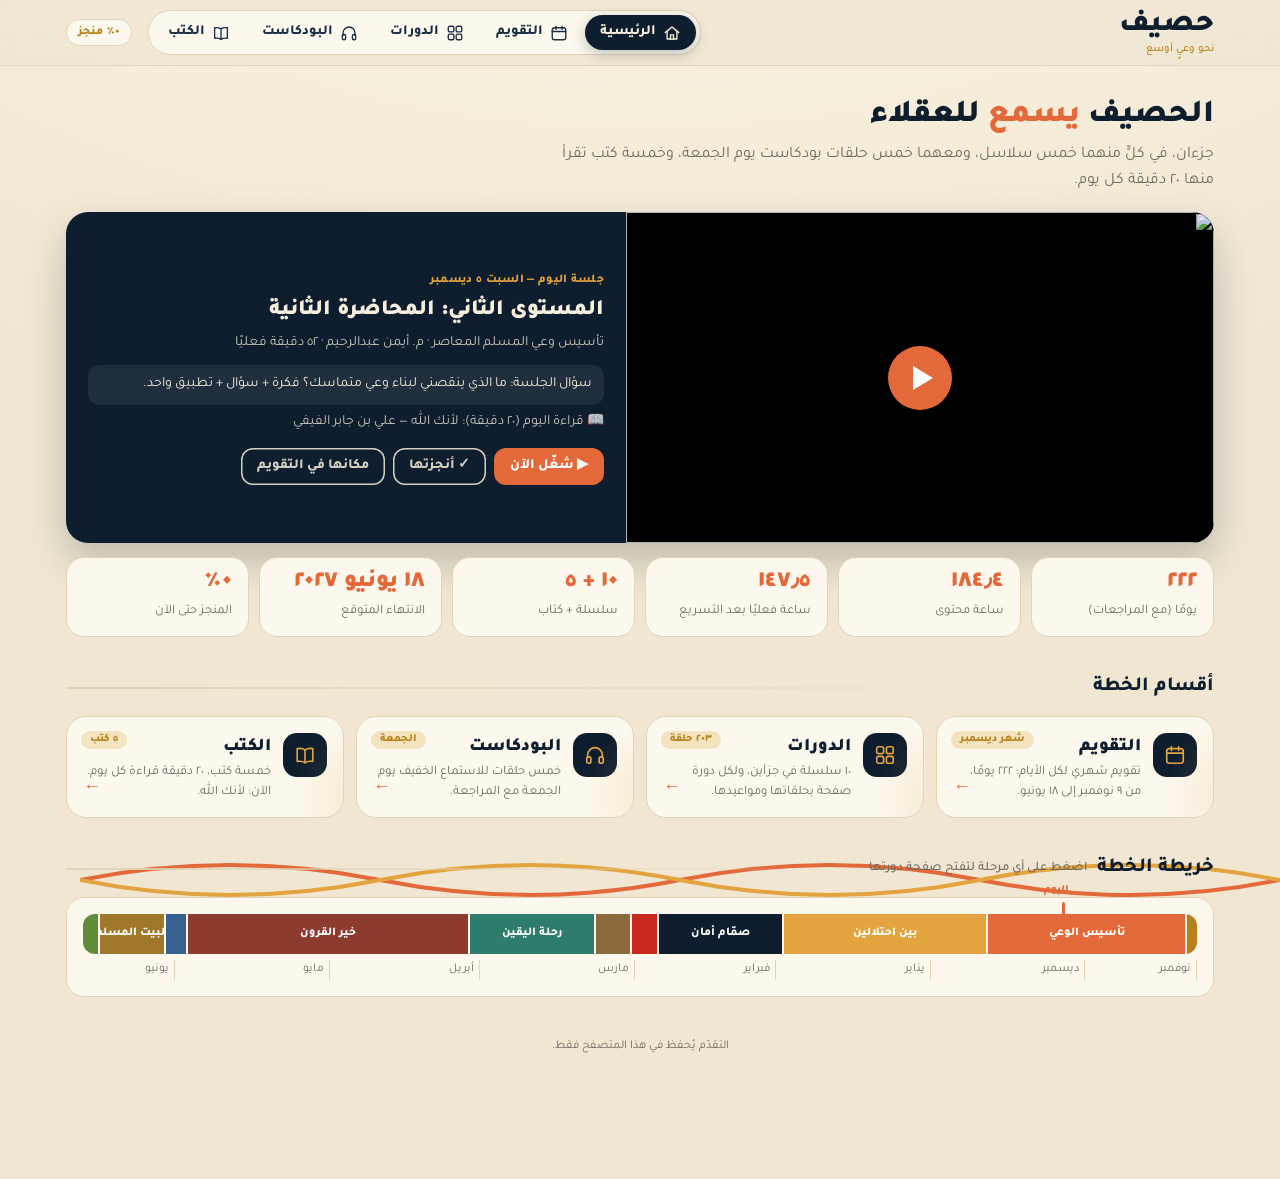
==== commit 0467644d: "تحويل الموقع إلى عدة صفحات مع حركة انتقال بينها - صفحات: الرئيسية، التقويم، الدورات، صفحة لكل دورة، " ====
--- a/index.html
+++ b/index.html
@@ -1,407 +1,35 @@
 <!doctype html>
 <html lang="ar" dir="rtl"><head><meta charset="utf-8">
 <meta name="viewport" content="width=device-width, initial-scale=1">
-<title>خطة سماع حصيف</title>
+<title>حصيف · خطة السماع</title>
+<meta name="description" content="خطة سماع يومية: سلاسل وبودكاست وكتب، بروابط مباشرة للحلقات.">
+<meta name="theme-color" content="#F0E6D2">
+<link rel="preconnect" href="https://fonts.googleapis.com"><link rel="preconnect" href="https://fonts.gstatic.com" crossorigin>
 <link href="https://fonts.googleapis.com/css2?family=Tajawal:wght@400;500;700;800;900&display=swap" rel="stylesheet">
-<style>
-:root{--cream:#F0E6D2;--cream2:#F7EFDD;--paper:#FCF8EE;--navy:#0F1E2E;--navy2:#1B2F44;--orange:#E4693A;--gold:#E3A33E;--gold-d:#B8801A;--tan:#CDB98C;--line:#E0D3B6;--muted:#6F6B63;--ok:#2F6B47}
-*{box-sizing:border-box}
-html{scroll-behavior:smooth;scroll-padding-top:70px}
-body{margin:0;background:radial-gradient(1200px 500px at 50% -100px,#FAF3E2,var(--cream));color:var(--navy);font-family:"Tajawal","Segoe UI",Tahoma,sans-serif;line-height:1.65;min-height:100vh}
-a{color:inherit}
-img{display:block}
-.w{max-width:1180px;margin:0 auto;padding:22px 16px 110px}
-/* ---------- الرأس ---------- */
-.top{display:flex;justify-content:space-between;align-items:center;gap:12px;flex-wrap:wrap}
-.logo{font-size:40px;font-weight:900;line-height:1}
-.logo small{display:block;font-size:13px;font-weight:500;color:var(--gold-d);margin-top:4px}
-.nav{display:flex;gap:6px;flex-wrap:wrap}
-.nav a{font-size:13px;font-weight:700;text-decoration:none;background:var(--paper);border:1px solid var(--line);border-radius:999px;padding:3px 12px}
-.nav a:hover{border-color:var(--orange);color:var(--orange)}
-h1{font-size:32px;font-weight:900;margin:18px 0 2px;line-height:1.3}h1 em{font-style:normal;color:var(--orange)}
-.lead{color:var(--muted);margin:0 0 16px;max-width:640px}
-h2{font-size:20px;margin:34px 0 12px;font-weight:800;display:flex;align-items:center;gap:10px}
-h2::after{content:"";flex:1;height:2px;background:linear-gradient(90deg,var(--line),transparent)}
-h2 small{font-size:13px;font-weight:500;color:var(--muted)}
-/* ---------- جلسة اليوم ---------- */
-.today{display:grid;grid-template-columns:minmax(0,1.05fr) minmax(0,1fr);background:var(--navy);color:var(--cream2);border-radius:22px;overflow:hidden;box-shadow:0 18px 40px rgba(15,30,46,.22)}
-.today .ph{position:relative;background:#000;aspect-ratio:16/9;display:block}
-.today .ph img{width:100%;height:100%;object-fit:cover;opacity:.92}
-.play{position:absolute;inset:0;display:grid;place-items:center}
-.play i{width:64px;height:64px;border-radius:50%;background:var(--orange);display:grid;place-items:center;box-shadow:0 6px 20px rgba(0,0,0,.35);transition:transform .2s}
-.play i::before{content:"";border-style:solid;border-width:12px 0 12px 20px;border-color:transparent transparent transparent #fff;margin-left:5px}
-a:hover .play i{transform:scale(1.08)}
-.today .tx{padding:20px 22px;display:flex;flex-direction:column;gap:6px;justify-content:center}
-.eyebrow{font-size:12px;font-weight:800;letter-spacing:.3px;color:var(--gold)}
-.today .tt{font-size:22px;font-weight:900;line-height:1.35}
-.today .ss{font-size:14px;opacity:.8}
-.today .q{font-size:14px;background:rgba(255,255,255,.07);border-radius:12px;padding:8px 12px;margin-top:4px}
-.today .acts{display:flex;gap:8px;flex-wrap:wrap;margin-top:8px}
-.btn{display:inline-flex;align-items:center;gap:6px;border:0;background:var(--orange);color:#fff;font:inherit;font-size:14px;font-weight:800;border-radius:12px;padding:7px 16px;cursor:pointer;text-decoration:none}
-.btn:hover{filter:brightness(1.08)}
-.btn.ghost{background:transparent;color:inherit;box-shadow:inset 0 0 0 1.5px currentColor;opacity:.85}
-.btn.sm{font-size:13px;padding:3px 12px;border-radius:9px}
-.btn.navy{background:var(--navy);color:var(--cream2)}
-.btn.navy:hover{background:var(--orange);filter:none}
-/* ---------- المؤشرات ---------- */
-.kpis{display:grid;grid-template-columns:repeat(auto-fit,minmax(150px,1fr));gap:10px;margin:14px 0 0}
-.kpi{background:var(--paper);border:1px solid var(--line);border-radius:18px;padding:12px 16px}
-.kpi b{display:block;font-size:24px;font-weight:900;line-height:1.15;color:var(--orange)}
-.kpi span{font-size:13px;color:var(--muted)}
-/* ---------- خريطة الخطة ---------- */
-.road{background:var(--paper);border:1px solid var(--line);border-radius:18px;padding:16px}
-.track{display:flex;height:40px;border-radius:12px;overflow:hidden;gap:2px}
-.track a{display:flex;align-items:center;justify-content:center;color:#fff;font-size:12px;font-weight:800;text-decoration:none;min-width:6px;position:relative;white-space:nowrap;overflow:hidden}
-.track a span{position:relative;z-index:1}
-.track a .fill{position:absolute;inset:0 0 0 auto;background:rgba(255,255,255,.28);width:0}
-.months{display:flex;margin-top:6px;font-size:12px;color:var(--muted)}
-.months span{border-right:1px solid var(--line);padding-right:5px;overflow:hidden;white-space:nowrap}
-.legend{display:flex;flex-wrap:wrap;gap:6px 16px;margin-top:10px;font-size:13px}
-.legend span{display:inline-flex;align-items:center;gap:6px}
-.legend i{width:12px;height:12px;border-radius:4px;background:var(--c)}
-.nowpin{position:relative;height:0}
-.nowpin i{position:absolute;top:-52px;width:3px;height:52px;background:var(--orange);border-radius:3px}
-.nowpin i::after{content:"اليوم";position:absolute;top:-20px;right:-4px;font-size:11px;font-weight:800;color:var(--orange);font-style:normal}
-/* ---------- بطاقات الدورات ---------- */
-.cards{display:grid;grid-template-columns:repeat(auto-fill,minmax(300px,1fr));gap:14px}
-.card{background:var(--paper);border:1px solid var(--line);border-radius:20px;overflow:hidden;box-shadow:0 10px 24px rgba(70,45,10,.07);display:flex;flex-direction:column}
-.card .cv{position:relative;aspect-ratio:16/9;background:#222;display:block;overflow:hidden}
-.card .cv img{width:100%;height:100%;object-fit:cover;transition:transform .35s}
-.card .cv:hover img{transform:scale(1.04)}
-.card .cv .play i{width:52px;height:52px;opacity:0;transition:opacity .2s}
-.card .cv:hover .play i{opacity:1}
-.card .no{position:absolute;top:10px;right:10px;background:var(--c);color:#fff;font-weight:900;font-size:13px;border-radius:10px;padding:2px 10px;box-shadow:0 2px 8px rgba(0,0,0,.25)}
-.card .ct{position:absolute;bottom:10px;left:10px;background:rgba(15,30,46,.85);color:#fff;font-size:12px;font-weight:700;border-radius:8px;padding:1px 8px}
-.card .bd{padding:12px 16px 14px;border-top:5px solid var(--c);flex:1;display:flex;flex-direction:column;gap:2px}
-.card .n{font-weight:900;font-size:18px;line-height:1.35}
-.card .who{font-size:13px;color:var(--muted)}
-.stats{display:flex;gap:14px;margin:8px 0 2px;flex-wrap:wrap}
-.stats div{line-height:1.2}
-.stats b{display:block;font-size:22px;font-weight:900;color:var(--c)}
-.stats span{font-size:12px;color:var(--muted)}
-.range{font-size:12px;color:var(--muted);margin-top:4px}
-.pb{height:7px;background:#E6DAC0;border-radius:9px;margin-top:10px;overflow:hidden}
-.pb i{display:block;height:100%;background:var(--c);width:0;border-radius:9px;transition:width .3s}
-.pbt{display:flex;justify-content:space-between;font-size:12px;color:var(--muted);margin-top:4px}
-.pbt a{font-weight:700;text-decoration:none;color:var(--navy)}
-.pbt a:hover{color:var(--orange)}
-/* ---------- البودكاست ---------- */
-.pods{display:grid;grid-template-columns:repeat(auto-fill,minmax(185px,1fr));gap:12px}
-.pod{background:var(--paper);border:1px solid var(--line);border-radius:16px;overflow:hidden;display:flex;flex-direction:column}
-.pod .cv{position:relative;aspect-ratio:16/9;display:block;background:#222}
-.pod .cv img{width:100%;height:100%;object-fit:cover}
-.pod .bd{padding:10px 12px 12px;display:flex;flex-direction:column;gap:2px;flex:1}
-.pod .n{font-weight:800;font-size:15px;line-height:1.4}
-.pod .who{font-size:12px;color:var(--muted)}
-.pod .fr{font-size:12px;margin-top:auto;padding-top:6px;color:var(--gold-d);font-weight:700}
-.note{font-size:13px;color:var(--muted);margin:10px 0 0}
-.ph2{font-size:15px;font-weight:900;color:var(--gold-d);margin:18px 0 10px;display:flex;align-items:center;gap:8px;flex-wrap:wrap}
-.ph2 b{background:var(--gold);color:var(--navy);border-radius:999px;padding:0 12px;font-size:13px}
-.ph2 span{font-weight:500;color:var(--muted);font-size:13px}
-.qt{font-size:13px;font-weight:700;color:var(--navy2);background:#F3E7CC;border-radius:9px;padding:3px 10px;margin:6px 0 2px;line-height:1.5}
-.qt::before{content:"« "}.qt::after{content:" »"}
-.cn{font-size:12px;color:var(--muted);margin-top:4px}
-.books{display:grid;grid-template-columns:repeat(auto-fill,minmax(190px,1fr));gap:12px}
-.book{background:var(--paper);border:1px solid var(--line);border-radius:16px;overflow:hidden;display:flex;flex-direction:column}
-.book .cv{background:linear-gradient(160deg,#E9DCC0,#D9C79F);padding:16px 0;display:grid;place-items:center}
-.book .cv img{height:190px;width:auto;border-radius:4px;box-shadow:0 10px 22px rgba(40,25,5,.3)}
-.book .bd{padding:10px 12px 12px;display:flex;flex-direction:column;gap:2px;flex:1}
-.book .no{font-size:11px;font-weight:800;color:var(--gold-d)}
-.book .n{font-weight:900;font-size:16px;line-height:1.35}
-.book .sb{font-size:12px;color:var(--muted)}
-.book .who{font-size:13px;font-weight:700;color:var(--gold-d)}
-.book .fr{font-size:12px;color:var(--muted);margin-top:auto;padding-top:6px}
-.rd{display:flex;align-items:center;gap:8px;margin-top:8px;padding-top:7px;border-top:1px dashed var(--line);font-size:13px}
-.rd img{height:30px;width:auto;border-radius:2px;box-shadow:0 2px 5px rgba(0,0,0,.2)}
-.rd b{font-weight:800}
-/* ---------- الجدول ---------- */
-.bar0{position:sticky;top:0;z-index:5;background:rgba(240,230,210,.94);backdrop-filter:blur(6px);margin:0 -16px;padding:10px 16px;border-bottom:1px solid var(--line)}
-.tools{display:flex;gap:8px;align-items:center;flex-wrap:wrap}
-.all{flex:1;min-width:180px}
-.bar{height:10px;background:#E3D7BC;border-radius:9px;overflow:hidden}
-.bar i{display:block;height:100%;width:0;background:linear-gradient(90deg,var(--orange),var(--gold))}
-.cnt{font-size:12px;color:var(--muted)}
-.chips{display:flex;gap:6px;flex-wrap:wrap;margin-top:8px}
-.chip{border:1px solid var(--line);background:var(--paper);font:inherit;font-size:13px;font-weight:700;border-radius:999px;padding:2px 12px;cursor:pointer;display:inline-flex;align-items:center;gap:6px;color:var(--navy)}
-.chip i{width:9px;height:9px;border-radius:50%;background:var(--c)}
-.chip[aria-pressed=true]{background:var(--navy);color:var(--cream2);border-color:var(--navy)}
-details.wk{margin:12px 0;background:rgba(252,248,238,.55);border:1px solid var(--line);border-radius:18px;padding:0 10px}
-details.wk>summary{list-style:none;cursor:pointer;display:flex;align-items:center;gap:10px;padding:10px 4px;font-weight:800;flex-wrap:wrap}
-details.wk>summary::-webkit-details-marker{display:none}
-details.wk>summary::before{content:"‹";font-size:20px;line-height:1;color:var(--gold-d);transition:transform .2s;display:inline-block}
-details.wk[open]>summary::before{transform:rotate(-90deg)}
-.wk .wn{color:var(--gold-d)}
-.wk .wd{font-weight:400;font-size:13px;color:var(--muted)}
-.wk .dots{display:flex;gap:3px;margin-inline-start:auto}
-.wk .dots i{width:10px;height:10px;border-radius:3px;background:var(--c);opacity:.35}
-.wk .dots i.on{opacity:1}
-.wk .wc{font-size:12px;color:var(--muted);font-weight:500}
-.wk.cur{border-color:var(--orange);box-shadow:0 0 0 2px rgba(228,105,58,.18)}
-.r{display:grid;grid-template-columns:28px 74px 128px 1fr;gap:12px;align-items:start;background:var(--paper);border:1px solid var(--line);border-right:6px solid var(--c);border-radius:14px;padding:10px 12px;margin:0 0 8px}
-.r.rev{background:#FBEFD0}
-.r.done{opacity:.55}.r.done .t{text-decoration:line-through}
-.r.now{box-shadow:0 0 0 3px var(--orange)}
-.r.hide{display:none}
-input[type=checkbox]{width:22px;height:22px;accent-color:var(--orange);margin-top:2px;cursor:pointer}
-.d{font-weight:800;font-size:14px;line-height:1.3}.d small{display:block;color:var(--muted);font-weight:400}
-.d .td{display:inline-block;background:var(--orange);color:#fff;font-size:10px;border-radius:9px;padding:0 7px;margin-top:3px}
-.th{position:relative;display:block;aspect-ratio:16/9;border-radius:10px;overflow:hidden;background:#222}
-.th img{width:100%;height:100%;object-fit:cover}
-.th.icon{background:var(--c);display:grid;place-items:center;font-size:30px}
-.th .play i{width:30px;height:30px}
-.th .play i::before{border-width:6px 0 6px 10px;margin-left:3px}
-.cc{display:inline-block;font-size:11px;font-weight:800;color:#fff;background:var(--c);border-radius:7px;padding:0 8px;margin-bottom:2px}
-.t{font-weight:800;line-height:1.45}
-.s{font-size:13px;color:var(--muted)}
-.m{background:var(--navy);color:var(--cream2);border-radius:9px;font-size:12px;padding:0 8px;margin-inline-start:6px;white-space:nowrap;font-weight:700}
-.it{display:flex;gap:8px;align-items:center;flex-wrap:wrap;margin-top:4px}
-.it+.it{border-top:1px dashed var(--line);padding-top:5px}
-.it .s{min-width:0}
-.g{font-size:13px;margin-top:6px;color:var(--navy2)}
-.g::before{content:"؟ ";color:var(--orange);font-weight:900}
-.p{margin-top:9px;padding:8px 10px;background:#F7ECD6;border-radius:12px;border:1px dashed var(--tan);display:grid;grid-template-columns:96px 1fr;gap:10px;align-items:center}
-.p .th{border-radius:8px}
-.wave{position:fixed;left:0;right:0;bottom:0;height:40px;pointer-events:none;z-index:-1}
-.foot{font-size:12px;color:var(--muted);text-align:center;margin-top:30px}
-
-.calwrap{display:grid;grid-template-columns:minmax(0,1fr) 340px;gap:16px;align-items:start;margin-top:12px}
-.calbox{min-width:0;background:var(--paper);border:1px solid var(--line);border-radius:22px;padding:14px;box-shadow:0 10px 24px rgba(70,45,10,.06)}
-.mtabs{display:flex;gap:6px;overflow-x:auto;padding-bottom:8px;margin-bottom:6px;scrollbar-width:thin}
-.mt{flex:0 0 auto;border:1px solid var(--line);background:var(--cream2);border-radius:12px;padding:3px 12px;font:inherit;cursor:pointer;display:flex;flex-direction:column;align-items:center;line-height:1.35;min-width:66px;color:var(--navy)}
-.mt b{font-size:13px}.mt small{font-size:11px;color:var(--muted)}
-.mt .mb{display:block;width:100%;height:3px;border-radius:3px;background:#E3D7BC;margin-top:2px;overflow:hidden}.mt .mb i{display:block;height:100%;background:var(--orange)}
-.mt.on{background:var(--navy);color:var(--cream2);border-color:var(--navy)}.mt.on small{color:var(--gold)}
-.mhead{display:flex;align-items:center;justify-content:space-between;gap:8px;margin:4px 2px 12px}
-#mname{font-size:22px;font-weight:900}
-.nb{border:1px solid var(--line);background:var(--cream2);font:inherit;font-size:13px;font-weight:800;border-radius:10px;padding:3px 12px;cursor:pointer;color:var(--navy)}
-.nb:hover:not(:disabled){border-color:var(--orange);color:var(--orange)}.nb:disabled{opacity:.35;cursor:default}
-.grid{display:grid;grid-template-columns:repeat(7,minmax(0,1fr));gap:6px}
-.wh{text-align:center;font-size:12px;font-weight:800;color:var(--muted);padding:0 0 2px}
-.wh.fr{color:var(--gold-d)}
-.cell{min-height:104px;border-radius:12px;border:1px solid var(--line);border-top:5px solid var(--c);background:#FFFBF2;padding:5px 7px;display:flex;flex-direction:column;gap:1px;text-align:start;font:inherit;color:var(--navy);cursor:pointer;position:relative;overflow:hidden;transition:transform .15s,box-shadow .15s}
-.cell.pad{visibility:hidden}
-.cell.out{opacity:.4;cursor:default;border-top-color:var(--line);background:transparent}
-.cell .dn{font-size:14px;font-weight:900;line-height:1.2}
-.cell .ct{font-size:11px;font-weight:900;color:var(--c);white-space:nowrap;overflow:hidden;text-overflow:ellipsis;filter:brightness(.85)}
-.cell .cs{font-size:11px;color:var(--navy2);line-height:1.35;display:-webkit-box;-webkit-line-clamp:2;-webkit-box-orient:vertical;overflow:hidden}
-.cell .cf{margin-top:auto;display:flex;justify-content:space-between;align-items:center;font-size:10px;color:var(--muted);gap:4px}
-.cell .ok{background:var(--ok);color:#fff;border-radius:50%;width:17px;height:17px;display:inline-grid;place-items:center;font-size:10px;font-weight:900}
-.cell .bk{font-size:10px}
-.cell.rv{background:#FBEFD0}.cell.rv .ct{color:var(--gold-d);filter:none}
-.cell.done{background:#EAF2E6}.cell.done .cs{text-decoration:line-through;opacity:.7}
-.cell.now{box-shadow:0 0 0 2px var(--orange)}
-.cell.now .dn::after{content:"اليوم";font-size:9px;background:var(--orange);color:#fff;border-radius:6px;padding:0 5px;margin-inline-start:4px;vertical-align:2px}
-.cell.sel{outline:3px solid var(--navy);outline-offset:1px}
-.cell.dim{opacity:.22}
-button.cell:hover{transform:translateY(-2px);box-shadow:0 8px 16px rgba(70,45,10,.13)}
-.keys{display:flex;flex-wrap:wrap;gap:6px 16px;margin-top:12px;font-size:12px;color:var(--muted)}
-.keys span{display:inline-flex;align-items:center;gap:6px}
-.keys i{width:14px;height:12px;border-radius:4px;border:1px solid var(--line)}
-.keys .k1{border-top:4px solid var(--orange);background:#FFFBF2}.keys .k2{background:#FBEFD0}.keys .k3{background:#EAF2E6}.keys .k4{box-shadow:0 0 0 2px var(--orange)}
-.det{position:sticky;top:12px;background:var(--paper);border:1px solid var(--line);border-radius:22px;padding:14px;box-shadow:0 10px 24px rgba(70,45,10,.06)}
-.dh{display:flex;justify-content:space-between;align-items:center;gap:8px;margin-bottom:10px;flex-wrap:wrap}
-.dh b{font-size:17px;font-weight:900}
-.dnav{display:flex;gap:6px}
-.det .r{grid-template-columns:1fr;border:0;border-right:5px solid var(--c);margin:0;padding:10px 12px;background:#FFFBF2}
-.det .r.rev{background:#FBEFD0}
-.det .r>input,.det .r>.d{display:none}
-.det .r .th.big{display:block}
-.det .r.done{opacity:1}.det .r.done .t{text-decoration:none}
-.det .it{flex-wrap:wrap}
-.det .p{grid-template-columns:1fr}.det .p .th{display:block}
-.mk{width:100%;margin-top:10px;justify-content:center}
-.mk.on{background:var(--ok)}
-@media(max-width:1100px){.calwrap{grid-template-columns:minmax(0,1fr)}.det{position:static}}
-@media(max-width:600px){.grid{gap:3px}.cell{min-height:58px;padding:3px 4px;border-top-width:6px;border-radius:9px}.cell .ct,.cell .cs,.cell .cf>span:first-child,.cell .bk{display:none}.cell .dn{font-size:13px}.cell.now .dn::after{display:none}.wh{font-size:10px}.calbox,.det{padding:10px;border-radius:16px}#mname{font-size:18px}}
-@media(max-width:760px){.today{grid-template-columns:1fr}.r{grid-template-columns:26px 1fr}.r .d{grid-column:2}.r .th.big{display:none}.r>.bx{grid-column:1/-1}}
-@media(max-width:520px){.logo{font-size:32px}h1{font-size:25px}.today .tt{font-size:19px}.p{grid-template-columns:1fr}.p .th{display:none}.track a span{display:none}}
-@media print{.bar0,.today,.nav,.wave{display:none}details.wk{break-inside:avoid}}
-</style></head><body><div class="w">
-<div class="top"><div class="logo">حصيف<small>نحو وعيٍ أوسع</small></div>
-<nav class="nav"><a href="#courses">الدورات</a><a href="#pods">البودكاست</a><a href="#books">الكتب</a><a href="#plan">الجدول</a></nav></div>
-<h1>الحصيف <em>يسمع</em> للعقلاء</h1>
-<p class="lead">جزءان، في كلٍّ منهما خمس سلاسل، ومعهما خمس حلقات بودكاست للاستماع الخفيف يوم الجمعة، وخمسة كتب تقرأ منها ٢٠ دقيقة كل يوم. كل زر يفتح الحلقة على يوتيوب من دقيقة البداية مباشرة.</p>
+<link rel="stylesheet" href="assets/style.css">
+<script>
+/* اتجاه الانتقال بين الصفحات: للأمام أو للخلف حسب ترتيب القائمة */
+(function(){var O=["index","calendar","courses","course","podcasts","books"];
+function ix(u){try{var p=new URL(u).pathname.split("/").pop().replace(".html","")||"index";return O.indexOf(p)}catch(e){return -1}}
+addEventListener("pagereveal",function(e){if(!e.viewTransition||!window.navigation||!navigation.activation)return;
+var f=navigation.activation.from,t=navigation.activation.entry;if(!f||!t)return;
+var a=ix(f.url),b=ix(t.url);e.viewTransition.types.add(navigation.activation.navigationType==="traverse"&&a>b||a>b?"back":"fwd")});})();
+</script>
+</head><body data-page="home">
+<header class="site"><div class="hin"><a class="logo" href="index.html">حصيف<small>نحو وعيٍ أوسع</small></a>
+<nav class="nav" aria-label="أقسام الموقع"><a href="index.html" aria-current="page"><i class="pill"></i><svg viewBox="0 0 24 24"><path d="M3 11.5 12 4l9 7.5"/><path d="M5.5 10v10h13V10"/><path d="M10 20v-5.5h4V20"/></svg><span>الرئيسية</span></a><a href="calendar.html"><svg viewBox="0 0 24 24"><rect x="3" y="5" width="18" height="16" rx="3"/><path d="M3 10h18M8 3v4M16 3v4"/></svg><span>التقويم</span></a><a href="courses.html"><svg viewBox="0 0 24 24"><rect x="3" y="3" width="7.5" height="7.5" rx="2"/><rect x="13.5" y="3" width="7.5" height="7.5" rx="2"/><rect x="3" y="13.5" width="7.5" height="7.5" rx="2"/><rect x="13.5" y="13.5" width="7.5" height="7.5" rx="2"/></svg><span>الدورات</span></a><a href="podcasts.html"><svg viewBox="0 0 24 24"><path d="M4 15v-3a8 8 0 0 1 16 0v3"/><rect x="3" y="14" width="4.5" height="7" rx="2"/><rect x="16.5" y="14" width="4.5" height="7" rx="2"/></svg><span>البودكاست</span></a><a href="books.html"><svg viewBox="0 0 24 24"><path d="M12 6.5C10 5 7 4.5 3.5 5v14c3.5-.5 6.5 0 8.5 1.5 2-1.5 5-2 8.5-1.5V5C17 4.5 14 5 12 6.5zM12 6.5V20"/></svg><span>الكتب</span></a></nav><span class="hp" id="hp"></span></div></header>
+<main class="w" id="main">
+<section class="phero"><h1>الحصيف <em>يسمع</em> للعقلاء</h1>
+<p>جزءان، في كلٍّ منهما خمس سلاسل، ومعهما خمس حلقات بودكاست يوم الجمعة، وخمسة كتب تقرأ منها ٢٠ دقيقة كل يوم.</p></section>
 <div id="today"></div>
 <div class="kpis" id="kpis"></div>
-
-<h2>خريطة الخطة <small>اضغط على أي مرحلة لتنتقل إليها</small></h2>
+<h2>أقسام الخطة</h2>
+<div class="tiles" id="tiles"></div>
+<h2>خريطة الخطة <small>اضغط على أي مرحلة لتفتح صفحة دورتها</small></h2>
 <div class="road" id="road"></div>
-
-<h2 id="courses">الدورات</h2>
-<div class="cards" id="cards"></div>
-
-<h2 id="pods">البودكاست <small>استماع خفيف يوم الجمعة مع المراجعة</small></h2>
-<div class="pods" id="podl"></div>
-<p class="note">المدد مأخوذة من يوتيوب نفسه. الكتب تُقرأ بالتوازي: ٢٠ دقيقة كل يوم عدا الجمعة. «فعليًا» = بعد التسريع ١٫٢٥×. الحلقة الأطول من ٨٠ دقيقة مقسومة على يومين أو ثلاثة، والقصيرة مجموعة في يوم واحد.</p>
-
-<h2 id="books">الكتب <small>٢٠ دقيقة قراءة كل يوم، كتاب بعد كتاب</small></h2>
-<div class="books" id="bookl"></div>
-
-<h2 id="plan">التقويم <small>اضغط على أي يوم لترى تفاصيله</small></h2>
-<div class="tools"><button class="btn" id="gn">اذهب لأقرب جلسة غير منجزة</button>
-<div class="all"><div class="bar"><i id="f"></i></div><div class="cnt" id="c"></div></div></div>
-<div class="chips" id="chips"></div>
-<div class="calwrap"><div class="calbox">
-<div class="mtabs" id="mtabs"></div>
-<div class="mhead"><button class="nb" id="mprev">→ السابق</button><b id="mname"></b><button class="nb" id="mnext">التالي ←</button></div>
-<div class="grid" id="grid"></div>
-<div class="keys"><span><i class="k1"></i>لون الشريط = السلسلة</span><span><i class="k2"></i>مراجعة الجمعة</span><span><i class="k3"></i>منجز</span><span><i class="k4"></i>اليوم</span></div>
-</div><aside class="det" id="det"></aside></div>
 <p class="foot">التقدّم يُحفظ في هذا المتصفح فقط.</p>
-</div>
-<svg class="wave" viewBox="0 0 1200 40" preserveAspectRatio="none"><path d="M0 20C100 0 200 0 300 20S500 40 600 20 800 0 900 20 1100 40 1200 20" fill="none" stroke="#E4693A" stroke-width="4"/><path d="M0 20C100 40 200 40 300 20S500 0 600 20 800 40 900 20 1100 0 1200 20" fill="none" stroke="#E3A33E" stroke-width="4"/></svg>
-<script>
-const X={"courses":[{"id":"lec","title":"من أين أبدأ؟","who":"الشيخ أحمد السيد","ch":"قناة أحمد السيد","color":"#B8801A","phase":"الانطلاق","goal":"أين أقف من هذه اللحظة؟ وما دوري فيها؟","pl":null,"short":"م","v":[{"vid":"Tzx3VkpVEMM","t":"هل نحن أمام لحظة فاصلة في التاريخ؟","L":2067,"no":"1"},{"vid":"0f1S0KURL_4","t":"ماذا لو اضطرب العالم؟!","L":2043,"no":"2"}],"part":1,"sn":"من أين أبدأ؟","len":4110,"count":2,"days":[1,2]},{"id":"s1","title":"تأسيس وعي المسلم المعاصر","who":"م. أيمن عبدالرحيم","ch":"أيمن عبدالرحيم، الأعمال الكاملة","color":"#E4693A","phase":"التأسيس","goal":"ما الذي ينقصني لبناء وعي متماسك؟ فكرة + سؤال + تطبيق واحد.","pl":"PL9saDKf7tQ7u280crdGI8ZsWu782ZVsDU","short":"س١","v":[{"vid":"kOcyMYIvmec","t":"المستوى الأول: المحاضرة الأولى","L":7342,"no":"1"},{"vid":"wQbQM2Hxqe8","t":"المستوى الأول: المحاضرة الثانية","L":6950,"no":"2"},{"vid":"9SOyLc6EHRc","t":"المستوى الأول: المحاضرة الثالثة","L":6893,"no":"3"},{"vid":"lHM5aD5Ma50","t":"المستوى الأول: المحاضرة الرابعة","L":5192,"no":"4"},{"vid":"51CickB_8e0","t":"المستوى الأول: المحاضرة الخامسة","L":5805,"no":"5"},{"vid":"Zi9hUk8XUaI","t":"المستوى الأول: المحاضرة السادسة","L":6481,"no":"6"},{"vid":"_jTErIOMf78","t":"المستوى الأول: المحاضرة السابعة","L":5468,"no":"7"},{"vid":"f9vvRfjCDak","t":"المستوى الأول: المحاضرة الثامنة","L":6598,"no":"8"},{"vid":"Fk1h2qfRtcw","t":"المستوى الأول: المحاضرة التاسعة","L":7830,"no":"9"},{"vid":"kY85VBAWMQ0","t":"المستوى الثاني: المحاضرة الأولى","L":7723,"no":"10"},{"vid":"JZSsUmZBZuY","t":"المستوى الثاني: المحاضرة الثانية","L":7801,"no":"11"},{"vid":"6Nkm3LV7V64","t":"المستوى الثاني: المحاضرة الثالثة","L":6136,"no":"12"},{"vid":"cZADKKBd5bk","t":"المستوى الثاني: المحاضرة الرابعة","L":7722,"no":"13"},{"vid":"J9chC0C7bQU","t":"المستوى الثاني: المحاضرة الخامسة","L":5533,"no":"14"},{"vid":"84NvmEC5XhM","t":"المستوى الثاني: المحاضرة السادسة","L":7091,"no":"15"},{"vid":"197B3SlGI90","t":"المستوى الثاني: المحاضرة السابعة","L":6882,"no":"16"},{"vid":"v1KaEyg4_vw","t":"المستوى الثاني: المحاضرة الثامنة والأخيرة","L":5248,"no":"17"}],"part":1,"sn":"تأسيس الوعي","len":112695,"count":17,"days":[3,4,6,7,8,9,10,11,13,14,15,16,17,18,20,21,22,23,24,25,27,28,29,30,31,32,34,35,36,37,38,39,41,42]},{"id":"s2","title":"الأمة بين احتلالين","who":"الشيخ أحمد السيد","ch":"قناة أحمد السيد","color":"#E3A33E","phase":"فهم الواقع","goal":"كيف أقرأ أحوال الأمة في ظروف الاحتلال؟ وما الذي يتكرر من التاريخ؟","pl":"PLZmiPrHYOIsRg_PHKuLF2tFWUtabWYx1I","short":"س٢","v":[{"vid":"TJtRqs57j6M","t":"تشويقة","L":400,"teaser":true},{"vid":"93SRJMYsL0I","t":"01: كيف ندرس أحوال الأمة في ظروف الاحتلال؟","L":7460,"no":"1"},{"vid":"u5dNXqCygd8","t":"02: إرث صلاح الدين الأيوبي؛ هل تمت رعايته؟","L":6248,"no":"2"},{"vid":"EKEK6UK2VRc","t":"03: وفاة الكبار: الفاضل والعماد والحافظ عبد الغني","L":5672,"no":"3"},{"vid":"YS9YxZDCpjM","t":"04: جذور الاحتلال المغولي","L":4505,"no":"4"},{"vid":"SKgbl94w94I","t":"05: الاحتلال الصليبي لدمياط","L":9063,"no":"5"},{"vid":"p62XGQDYNVg","t":"06","L":7010,"no":"6"},{"vid":"Bi85yMR-DQs","t":"07: جحافل المغول","L":6107,"no":"7"},{"vid":"S5pbTf9I-Dg","t":"08: فهم التاريخ","L":6009,"no":"8"},{"vid":"iGLL8wuPPz0","t":"09: مقاومة الزحف المغولي","L":5111,"no":"9"},{"vid":"maMATrjD7Gk","t":"10: سقوط القدس مرة أخرى (الخيانة)","L":6562,"no":"10"},{"vid":"bNilHPirbpo","t":"11: انهيار السد وتدفق المغول","L":5301,"no":"11"},{"vid":"wECIpOEINLc","t":"12: تفريط الأيوبيين بعد صلاح الدين","L":6629,"no":"12"},{"vid":"r_fbmOUMFD8","t":"13: مستنقع الصراعات السياسية بين حكام المسلمين","L":6594,"no":"13"},{"vid":"7qX1xlmSWpg","t":"14: موالاة الكفار وإنكار العلماء","L":6307,"no":"14"},{"vid":"mRwxWOb1ADM","t":"15: الحملة الصليبية السابعة","L":5595,"no":"15"},{"vid":"dBaUH1-4Nwc","t":"16: انطلاق جحافل هولاكو واستمرار خلافات المسلمين","L":5855,"no":"16"},{"vid":"AtZC3HgL1sQ","t":"17: قصة سقوط الخلافة العباسية","L":5211,"no":"17"},{"vid":"RofJJU_8_Mc","t":"18: معركة عين جالوت","L":6831,"no":"18"}],"part":1,"sn":"بين احتلالين","len":112470,"count":18,"days":[43,44,45,46,48,49,50,51,52,53,55,56,57,58,59,60,62,63,64,65,66,67,69,70,71,72,73,74,76,77,78,79,80,81,83]},{"id":"s3","title":"صمّام أمان","who":"الشيخ إبراهيم رفيق الطويل","ch":"أكاديمية غراس العلم","color":"#0F1E2E","phase":"تحصين الداخل","goal":"ما الذي يحرّك أفكاري من الداخل والخارج؟ وكيف أحصّنها؟","pl":"PLaZe9Se_ZfV04bMzLxxOWdiUSUaJmyfpe","short":"س٣","v":[{"vid":"jwgQhjHsCV0","t":"المجلس الأول: محرّكات الأفكار الداخلية (1)","L":6250,"no":"1"},{"vid":"j_wn8CvFpg4","t":"المجلس الثاني: محرّكات الأفكار الداخلية (2)","L":4948,"no":"2"},{"vid":"UdjgPMebmwI","t":"المجلس الثالث: محرّكات الأفكار الخارجية (1)","L":6567,"no":"3"},{"vid":"dypcHKqDnaM","t":"المجلس الرابع: محرّكات الأفكار الخارجية (2)","L":5534,"no":"4"},{"vid":"jLjN5lyCh5o","t":"المجلس الخامس: خارطة الشبهات","L":6085,"no":"5"},{"vid":"iiK18II-RcA","t":"المجلس السادس: خارطة الشبهات","L":5842,"no":"6"},{"vid":"CthnZlY9jj4","t":"المجلس السابع: تفكيك الشبهات (1)","L":5243,"no":"7"},{"vid":"QjL15VkrBsw","t":"المجلس الثامن: تفكيك الشبهات (2)","L":7516,"no":"8"},{"vid":"_FsWV06Fvf4","t":"المجلس التاسع: كيمياء الجماهير (1)","L":7462,"no":"9"},{"vid":"xff0ajmlBDs","t":"المجلس العاشر: كيمياء الجماهير (2)","L":4355,"no":"10"},{"vid":"VGQqIX6IGqM","t":"المجلس الحادي عشر: مستنقع الغلو (1)","L":5961,"no":"11"},{"vid":"evh7jTF1HPY","t":"المجلس الثاني عشر: مستنقع الغلو (2)","L":4720,"no":"12"}],"part":1,"sn":"صمّام أمان","len":70483,"count":12,"days":[84,85,86,87,88,90,91,92,93,94,95,97,98,99,100,101,102,104,105,106,107,108]},{"id":"s4","title":"كن عزيزًا بإسلامك","who":"د. إياد القنيبي","ch":"د. إياد قنيبي، القناة الرسمية","color":"#C8281E","phase":"العزة والهوية","goal":"كيف تظهر العزة بالإسلام في سلوكي اليومي؟","pl":"PL56IcDjrf3YL0OjhiS51hIsjRTw4_sIqX","short":"س٤","v":[{"vid":"dhq_4rJ9eoo","t":"[1] لا تسقط من السماء!","L":564,"no":"1"},{"vid":"mYgMIXCQeLQ","t":"[2] تكفير المسلمين بهزيمتهم نفسيًّا","L":830,"no":"2"},{"vid":"3DguwTQ_UYs","t":"[3] ماذا خسر العالم بانحطاط المسلمين","L":747,"no":"3"},{"vid":"kf3D7-d-sd4","t":"[4] المسلمون الملاذ الأخير","L":914,"no":"4"},{"vid":"UtT-yJrd4O0","t":"[5] لا تدع الخلق بل ادعهم للخالق","L":1068,"no":"5"},{"vid":"KWTHN06AT3s","t":"[6] رجل بألف لايك!","L":708,"no":"6"},{"vid":"v4zyb59-dfU","t":"[7] وهم الحرية","L":920,"no":"7"},{"vid":"TNDVYmcD8-A","t":"[8] رأيك أم حكم الله؟!","L":583,"no":"8"},{"vid":"2YGpmvyElp8","t":"[9] أجندات المسلمين الخفية","L":1065,"no":"9"},{"vid":"hwxgLL6NIJg","t":"[10] إجابة عن تساؤلات واعتراضات على السلسلة","L":905,"no":"10"},{"vid":"wzcCQW8xGw8","t":"[11] العمود الفقري للأمة الإسلامية","L":1672,"no":"11"},{"vid":"6VRscZJ_-xY","t":"[12] محبة غير المسلمين","L":1699,"no":"12"},{"vid":"n8s8JgN4MeY","t":"[13] وغلبت محبة الله: نماذج رائعة","L":1173,"no":"13"},{"vid":"gmziofogvPw","t":"[14] تعقيبًا على التصريحات التي تحتقر المسلمين","L":798,"no":"14"}],"part":1,"sn":"كن عزيزًا","len":13646,"count":14,"days":[109,111,112,113]},{"id":"s5","title":"فقه التصورات","who":"د. نايف بن نهار","ch":"كيان المعرفة","color":"#8A6A3B","phase":"ضبط التصورات","goal":"أيّ تصوّر عندي يحتاج إلى تصحيح أو ضبط؟","pl":"PLFpV2i2mYomzVAa9yD-L3M0edD3thweLl","short":"س٥","v":[{"vid":"hJvM6KbRXAU","t":"الحلقة 1","L":2453,"no":"1"},{"vid":"9KDC48PxMdg","t":"الحلقة 2","L":3035,"no":"2"},{"vid":"aRPnRDZK-wA","t":"الحلقة 3","L":2127,"no":"3"},{"vid":"iGoXB6mCx70","t":"الحلقة 4","L":2195,"no":"4"},{"vid":"XwT4G1dOumM","t":"الحلقة 5","L":3340,"no":"5"},{"vid":"w6cA3ZuiAJo","t":"الحلقة 6","L":2292,"no":"6"}],"part":1,"sn":"فقه التصورات","len":15442,"count":6,"days":[114,115,116,118,119]},{"id":"n1","part":2,"title":"رحلة اليقين","who":"د. إياد القنيبي","ch":"د. إياد قنيبي، القناة الرسمية","color":"#2E7D6B","phase":"اليقين","quote":"جرعة إيمانية عالية.. وحصيلة علمية وقائية","goal":"ما الدليل الذي ثبّت يقيني اليوم؟ وكيف أردّ به على شبهة؟","pl":"PL56IcDjrf3YJr__TEOJ2UOv3jCzht1_yc","v":[{"vid":"tePvGHNP5Gw","t":"1: بناء الدعائم","L":322,"no":"1"},{"vid":"Ex1vGpRAC_o","t":"2: الفوائد الستة من أدلة وجود الله للموقن أصلا بوجوده","L":750,"no":"2"},{"vid":"_g-t9rfiYdg","t":"3: الفطرة والكمبيوتر","L":397,"no":"3"},{"vid":"za5HS8K9tBo","t":"4: هل نحن مفطورون على عبادة الله؟","L":675,"no":"4"},{"vid":"WiZwdtDJBRo","t":"5 (ج1/2): كيف يلغي الإلحاد العقل والعلم؟","L":618,"no":"5"},{"vid":"x69VA4nv0kw","t":"5 (ج2/2): كيف يلغي الإلحاد العقل والعلم؟","L":509,"no":"5"},{"vid":"4eIT8gPKPbQ","t":"6: (ندعوك للغداء) - أخلاق الإلحاد","L":700,"no":"6"},{"vid":"_ENJRhTbqyo","t":"7 (ج1/2): رصاصة دارون على الإنسانية","L":631,"no":"7"},{"vid":"Kcx6pnh2SUk","t":"7 (ج2/2): رصاصة دارون على الإنسانية","L":561,"no":"7"},{"vid":"DwWLi5x_IGs","t":"8: لماذا نحن هنا في هذه الحياة؟","L":827,"no":"8"},{"vid":"oVsgBachR7g","t":"9: روبوتات من لحم","L":404,"no":"9"},{"vid":"oUvO0U_N24w","t":"10: الإيمان الأعمى الدارويني في تفسير الظواهر الفطرية","L":625,"no":"10"},{"vid":"_IJo8qTTOmc","t":"11: تزييف العلم-الشذوذ مثالاً","L":1737,"no":"11"},{"vid":"qWssvIYQrSU","t":"12: خلاصة حلقات الأدلة الفطرية على وجود الله ومناقشة الإعتراضات","L":757,"no":"12"},{"vid":"raUpM5ZeXSA","t":"13: هل هناك دليل من العلم على وجود الله؟","L":602,"no":"13"},{"vid":"FehBE2iMrRk","t":"14: الله غيب. هل معناه أن وجوده غير يقيني ؟","L":439,"no":"14"},{"vid":"r2NzaD-VVuw","t":"15: لماذا لا بد من خالق؟","L":504,"no":"15"},{"vid":"woAsifJqAy4","t":"16: سؤال: من خلق الله؟","L":488,"no":"16"},{"vid":"x2MQxaygzrc","t":"17: العظمة في كل مكان","L":673,"no":"17"},{"vid":"mFWmxIjtoDM","t":"18: العجيبة المذهلة ! طول المادة الوراثية في جسمك","L":502,"no":"18"},{"vid":"7UUeSgeVEWM","t":"ملحق 18: حساب طول المادة الوراثية","L":161,"no":"ملحق 18"},{"vid":"xx0m3NM_umg","t":"19: الشيفرة المحيرة!","L":626,"no":"19"},{"vid":"5FtsyQDVlpU","t":"20: كيف نفكر؟","L":490,"no":"20"},{"vid":"x0jw56ylJOE","t":"21: نظرية التطور، نظرية داروين ... بإنصاف","L":811,"no":"21"},{"vid":"-o1ZnCqmHZ0","t":"22: عنزة و لو طارت ـ خرافة نظرية التطور المعدلة","L":1030,"no":"22"},{"vid":"2BVV1EznSv8","t":"ملحق 22: قصة البكتيريا الهاضمة للسيترات","L":675,"no":"ملحق 22"},{"vid":"syJw8TjFi_U","t":"23: في سبيل الخرافة - رحلة الفشل في محاولة إيجاد دليل على نظرية التطور","L":1351,"no":"23"},{"vid":"aMGLNBwtHtM","t":"24: تفكيك نواة كرة القش","L":409,"no":"24"},{"vid":"k0dVo56iswg","t":"25: هولندا و البندورة فيتامين النجاح - خلط الحقائق بخرافة نظرية التطور","L":502,"no":"25"},{"vid":"n3o6qHRwuaA","t":"26: أجرني عقلك","L":554,"no":"26"},{"vid":"b6Qb-37YP7M","t":"27: خاطبهم كأطفال","L":892,"no":"27"},{"vid":"4-8hu6Tmi4k","t":"28: من سرق المليون؟","L":864,"no":"28"},{"vid":"IcpnZvEqFnw","t":"29: أحرجتك - تعييب دعاة خرافة التطور لخلق الله وكيف نجيبهم","L":1053,"no":"29"},{"vid":"MWNA7h7LQyk","t":"30: الكوكتيل - سؤال أتباع خرافة التطور: لماذا يخلق الله طيورا بأجنحة لا تطير؟","L":678,"no":"30"},{"vid":"f9XBD6aY1S0","t":"31: صح النوم","L":1410,"no":"31"},{"vid":"Yne6NeHmop4","t":"32: ما قصة الذيل البشري الذي يتكلمون عنه؟!","L":1362,"no":"32"},{"vid":"6z2tWVBCdIg","t":"33: الغشاش - التشابه الجينومي بنسبة 99٪؜ مع الشامبنزي حسب خرافة نظرية التطور","L":2043,"no":"33"},{"vid":"4v8_P3N1JaE","t":"34: أكل زيد لحم الكلب - تشابه الجينات دليل لنظرية التطور أم عليها؟","L":1455,"no":"34"},{"vid":"EdFg2qDLsGU","t":"35: نظرية البانكيك","L":1077,"no":"35"},{"vid":"q2KOsjL_EXA","t":"36: خنفشار داروين - الإحالة على المجهول","L":809,"no":"36"},{"vid":"uAwcmEbh7ZI","t":"37: كل الطرق تؤدي إلى الخرافة - إعادة تدوير نظرية التطور","L":1153,"no":"37"},{"vid":"hI9OQ6T66NU","t":"38: عَبَدَة الميكروبات","L":1256,"no":"38"},{"vid":"C81ldgALu5U","t":"39: إله فجوات الملحدين","L":1357,"no":"39"},{"vid":"pUnwTIqb4Zw","t":"40: المخطوف","L":2496,"no":"40"},{"vid":"pFtmiQpkNW0","t":"41: إزالة الشحبار!","L":609,"no":"41"},{"vid":"DYAJTsJN0y8","t":"42: هل بالفعل \"نظرية التطور\" مفيدة للبشر؟","L":1985,"no":"42"},{"vid":"zCfMYV7JaAw","t":"43: هل بالفعل 99% من \"العلماء\" يؤيدون \"نظرية التطور\"؟","L":2121,"no":"43"},{"vid":"yJKBEKVWfYI","t":"44: طرزان-من يدعم بقاء \"نظرية التطور\"؟","L":2499,"no":"44"},{"vid":"G1zcz8KDGrA","t":"45: لماذا تتعارض \"نظرية التطور\" مع الإسلام ؟","L":1146,"no":"45"},{"vid":"CvQRcslNyjg","t":"46: لماذا يلحد بعض أتباع عدنان إبراهيم؟ خطير ومهم","L":2772,"no":"46"},{"vid":"wFPHzM3p6jw","t":"47: الرد على الدحيح","L":1468,"no":"47"},{"vid":"j9cCWmnfHOg","t":"48: هل الدحيح ينشر العلم أم الإلحاد والخرافات؟","L":2205,"no":"48"},{"vid":"fzbxWGI8rJs","t":"49 - الرد على من يقول: لا تدخلوا الإيمان بالعلوم المادية","L":1636,"no":"49"},{"vid":"BDNeNfzebe0","t":"50: لا ينتج الملحد علما و هو ملحد","L":1251,"no":"50"},{"vid":"GxKz46WcZGU","t":"51: هل يمكن إثبات وجود الله علميا؟ أم أن العلم محايد؟","L":1551,"no":"51"},{"vid":"qApAcahF9p4","t":"52: هل سيمنحونني جائزة نوبل؟","L":2091,"no":"52"},{"vid":"xTu8AbStsbg","t":"53: الدليل العلمي على وجود الملائكة","L":1017,"no":"53"},{"vid":"NpkIJIsYoYY","t":"54: أصل الإنسان بين \"نظرية التطور\" والقرآن","L":2961,"no":"54"},{"vid":"BMCchAp5rfQ","t":"55: البرنامج الذي تقدمه مذيعة بريطانية (No Clash)","L":816,"no":"55"},{"vid":"0Xiyxulyiok","t":"56: فانظروا كيف بدأ الخلق-هل أشار القرآن لتطور الإنسان؟","L":2078,"no":"56"},{"vid":"9EHsTqts_As","t":"57: لماذا لا نأخذ من \"نظرية التطور\" ما لا يعارض ديننا؟","L":937,"no":"57"},{"vid":"bywqnz0ju90","t":"58: الرد على الاسبتالية: «عندنا علم مش دين»!","L":1004,"no":"58"},{"vid":"uFMSxcoOCJk","t":"59: وقفات مع ادعاءات العمري حول رحلة اليقين","L":2740,"no":"59"},{"vid":"mBQMKcqYYfc","t":"ملحق 1: ما ردك على من يشككون في حلقاتك عن \"نظرية التطور\"؟","L":1325,"no":"ملحق 1"},{"vid":"o8Nd4O9Nckw","t":"ملحق 2: أغبى وأسخف فكرة في التاريخ","L":1088,"no":"ملحق 2"},{"vid":"2vN-SfVP8BI","t":"ملحق 3: هل يمكن لفحص جيني أن يعفيك من بعض الآيات؟","L":354,"no":"ملحق 3"},{"vid":"w44P8h-hggo","t":"ملحق 4: مناقشة ردود أحد الكتاب على حلقة أصل الإنسان بين \"نظرية التطور\" والقرآن","L":1237,"no":"ملحق 4"},{"vid":"SvQyw2WqweA","t":"ملحق 5: هل هم قدوات علمية أم لا؟","L":1059,"no":"ملحق 5"},{"vid":"TN0RPfmmtfI","t":"60: الأبحاث العلمية وأغبياء بني آدم","L":1133,"no":"60"}],"sn":"رحلة اليقين","len":76318,"count":69,"days":[121,122,123,125,126,127,128,129,130,132,133,134,135,136,137,139,140,141,142,143,144]},{"id":"n2","part":2,"title":"خير القرون","who":"الشيخ أحمد السيد","ch":"قناة أحمد السيد","color":"#8E3B2F","phase":"جيل الصحابة","goal":"ماذا أتعلّم من جيل الصحابة لواقعي اليوم؟","pl":"PLZmiPrHYOIsRkZaCb5SVAxuUcngQ2v3t3","v":[{"vid":"obT3_yrNrhE","t":"تشويقة السلسلة","L":611,"teaser":true},{"vid":"73qd45WDO7Y","t":"01: كيف ندرس مرحلة خير القرون؟","L":4675,"no":"1"},{"vid":"Pq5_RVsyZxA","t":"02: بيعة السقيفة قاعدة الانطلاق والاتفاق","L":5324,"no":"2"},{"vid":"WnflYTW8ejU","t":"03: حماية الإسلام وقتال المرتدين","L":5266,"no":"3"},{"vid":"SOeJ0xL10RU","t":"04: الشهداء السابقون","L":4097,"no":"4"},{"vid":"MlNlUsO6eY0","t":"05: مقتل القراء وحفظ الدين","L":3059,"no":"5"},{"vid":"HtAGqS7Yscg","t":"06: أصحاب محمد ﷺ ينطلقون إلى الفتوح","L":4286,"no":"6"},{"vid":"NdmIliqCCPE","t":"07: أيام الله - اليرموك","L":4277,"no":"7"},{"vid":"INUKXHhCOnw","t":"08: انفتاح الأموال زمن عمر بن الخطاب رضي الله عنه","L":4265,"no":"8"},{"vid":"YLyNJqSioks","t":"09: من دار الأرقم كانت الفتوح","L":3669,"no":"9"},{"vid":"xZlRqHzbJ4k","t":"10: خارطة فتوح العراق وفارس","L":5886,"no":"10"},{"vid":"ykF8F9rEG0Y","t":"11: خارطة فتوح بلاد الشام","L":4485,"no":"11"},{"vid":"i3eXEMKxKyU","t":"12: مدرسة عمر بن الخطاب","L":3908,"no":"12"},{"vid":"XHhaO6G1WbY","t":"13: الإمامان: أبو عبيدة ومعاذ","L":4237,"no":"13"},{"vid":"ipEVCtRB_28","t":"14: ذروة سنام الإسلام","L":3294,"no":"14"},{"vid":"sDs_INv_nLw","t":"15: الأموال: أمانة ومسؤولية وفتنة","L":2811,"no":"15"},{"vid":"wz-ODqlz-7o","t":"16: سياسة عمر مع أمرائه وعماله","L":5978,"no":"16"},{"vid":"MZT6cz2BA4w","t":"17: آثار التربية النبوية على الصحابة","L":3232,"no":"17"},{"vid":"pyM_gFLRGqU","t":"18: سيد القراء أبي بن كعب","L":3247,"no":"18"},{"vid":"jZJ-54gGuek","t":"19: سيف الله المسلول","L":6089,"no":"19"},{"vid":"oHEvQWavwf4","t":"20: الاجتهادات العمرية","L":4156,"no":"20"},{"vid":"tT_gsPCZ5Ok","t":"21: أحاديث عمر وتمام سيرته","L":5040,"no":"21"},{"vid":"a_MZmWHeT1Q","t":"22: عزيز قريش (نسب عثمان)","L":3033,"no":"22"},{"vid":"N7BCfZlKFBU","t":"23: فضائل عثمان ومعالم خلافته","L":2613,"no":"23"},{"vid":"Hf0WBMkYHPE","t":"24: بين الخلافة والملك","L":3050,"no":"24"},{"vid":"Ew77eMFIqvw","t":"25: القائد التائب: هل يُصدَّر المخطئ بعد التوبة؟","L":3881,"no":"25"},{"vid":"TRnkCYV-LOY","t":"26: المعلم المربي — ابن مسعود 1","L":2833,"no":"26"},{"vid":"xj1RHgRc0cY","t":"27: المعلم المربي — ابن مسعود 2","L":3550,"no":"27"},{"vid":"yiFZfNbBQQM","t":"28: المعلم المربي — ابن مسعود 3","L":2603,"no":"28"},{"vid":"A0pEX3K-Uu4","t":"29: المعلم المربي — ابن مسعود 4","L":2788,"no":"29"},{"vid":"7BENjYlQiU8","t":"30: المعلم المربي — ابن مسعود 5","L":1831,"no":"30"},{"vid":"P-hEozSKhjY","t":"31: الغني الشاكر والحكيم العابد","L":2702,"no":"31"},{"vid":"0BhoIAH_M1A","t":"32: النقيب الأنصاري: عبادة بن الصامت","L":3599,"no":"32"},{"vid":"zxAikvlMRTo","t":"33: أبو طلحة الأنصاري رضي الله عنه","L":1728,"no":"33"},{"vid":"ieJgaQScnIw","t":"34: أبو ذر: عاش وحيدا ومات وحيدا","L":3513,"no":"34"},{"vid":"KllyEyA_9jw","t":"35: دروس وعبر من حادثة جمع عثمان للقران","L":2492,"no":"35"},{"vid":"ODV1m7Jp1nI","t":"36: من مقتل عثمان إلى ابن الزبير — ماذا قال النبي ﷺ عن هذه الحقبة؟","L":4447,"no":"36"},{"vid":"SDKxFLBLGrc","t":"37: كيف ننظر إلى الفتنة التي جرت بين الصحابة ؟","L":5174,"no":"37"},{"vid":"F1hgM_zEezY","t":"38: المصادر الصحيحة لدراسة تاريخ الصحابة","L":5308,"no":"38"},{"vid":"D6_Q8gVXwYY","t":"39: فتنة مقتل عثمان رضي الله عنه","L":6621,"no":"39"},{"vid":"YFDcsg-_wJw","t":"40: صاحب السر رضي الله عنه","L":4173,"no":"40"}],"sn":"خير القرون","len":157831,"count":40,"days":[146,147,148,149,150,151,153,154,155,156,157,158,160,161,162,163,164,165,167,168,169,170,171,172,174,175,176,177,178,179,181,182,183,184,185,186,188,189,190,191,192,193,195,196,197,198,199,200,202]},{"id":"n3","part":2,"title":"موازين · الموسم الأول","who":"أ. وضاح خنفر","ch":"موازين مع وضاح خنفر","color":"#35618F","phase":"السياسة","quote":"بداية ممتازة إلى عالم السياسة والجيوبوليتيكا","goal":"كيف تُقرأ موازين القوة في العالم؟ وأين نقف نحن؟","pl":"PLKQEPJgDIrxPNCqnV7B4er8Crmq9XC84d","v":[{"vid":"mJHb-sKEY5c","t":"تشويقة الموسم","L":89,"teaser":true},{"vid":"hiZucHapcqk","t":"01: إطار للفهم","L":1651,"no":"1"},{"vid":"8m0sYl_74JE","t":"02: الخرائط المتوحشة : أوكرانيا نموذجاً","L":1546,"no":"2"},{"vid":"LEVRzs9DqOE","t":"03: التاريخ بين لحظات الانكسار والانتصار","L":1978,"no":"3"},{"vid":"JXGdfCsKptY","t":"04: أين نقف اليوم؟","L":1439,"no":"4"},{"vid":"FdDLangPLg8","t":"05: متغيّرات تقلب الموازين.. النظام الدولي ليس قائمًا إلى الأبد","L":1860,"no":"5"},{"vid":"zdBA8JPNZVM","t":"06: مجالات النفوذ بين القوى العظمى","L":1881,"no":"6"},{"vid":"zXcWKeunygk","t":"07: ضرورات طارئة تغير موازين العالم","L":1956,"no":"7"}],"sn":"موازين","len":12400,"count":7,"days":[203,204,205,206]},{"id":"n4","part":2,"title":"البيت المسلم","who":"م. أيمن عبدالرحيم","ch":"أيمن عبدالرحيم، الأعمال الكاملة","color":"#A0782C","phase":"البيت","goal":"ما الذي أغيّره في بيتي بعد هذه المحاضرة؟","note":"المحاضرتان ٣ و٤ ألقاهما أ. حاتم الأنصاري، فليستا في قناة أيمن عبدالرحيم.","pl":"PL9saDKf7tQ7s6d8UMa9PjnnQ-TS2wpb4d","cq":"hqdefault","v":[{"vid":"qbWH68mVBVc","t":"المحاضرة 1","L":3057,"no":"1"},{"vid":"SE7TLCtfztk","t":"المحاضرة 2","L":6184,"no":"2"},{"vid":"vHGa_g4IyUc","t":"المحاضرة 5","L":6582,"no":"3"},{"vid":"OOP-z7v3Pko","t":"المحاضرة 6","L":6397,"no":"4"},{"vid":"wOd67IxzHc4","t":"المحاضرة 7","L":6216,"no":"5"},{"vid":"zE8jH_ZU51Y","t":"المحاضرة 8","L":7817,"no":"6"}],"sn":"البيت المسلم","len":36253,"count":6,"days":[207,209,210,211,212,213,214,216,217,218,219]},{"id":"n5","part":2,"title":"بلاد الأفراح","who":"الشيخ إبراهيم رفيق الطويل","ch":"أكاديمية غراس العلم","color":"#5E8C3A","phase":"الشوق","quote":"رحلة في بلاد الأفراح وموطن المؤمنين.. الجنة!","goal":"ما العمل الذي يقرّبني من الجنة هذا الأسبوع؟","pl":"PLK7-HxpfZcdzUE2gpT-tsWn5GYLJMO21r","v":[{"vid":"4zIjB-fn9dQ","t":"الحلقة الأولى: قبل البدء في الرحلة","L":281,"no":"1"},{"vid":"ccT5s_4610c","t":"الحلقة الثانية: معالم على طريق السفر","L":485,"no":"2"},{"vid":"kC_ZPZx03f0","t":"الحلقة الثالثة: الاحتراق على قدر الاشتياق","L":332,"no":"3"},{"vid":"-0jgCyhnNuU","t":"الحلقة الرابعة: الطريق إلى أبواب بلاد الأفراح","L":562,"no":"4"},{"vid":"v4dZoWBgODE","t":"الحلقة الخامسة: اللحظات الأولى في بلاد الأفراح","L":571,"no":"5"},{"vid":"Y_kqu0l01QA","t":"الحلقة السادسة: وقفة أمام باب القصر","L":420,"no":"6"},{"vid":"U43JEc-HKwE","t":"الحلقة السابعة: قصة حب لا ينتهي","L":573,"no":"7"},{"vid":"dRsZX2hI2YU","t":"الحلقة الثامنة: جولة داخل المنزل","L":383,"no":"8"},{"vid":"zr1ZolIvzs0","t":"الحلقة التاسعة: أشجار وأنهار","L":782,"no":"9"},{"vid":"4jvMWp5E3Uo","t":"الحلقة العاشرة: أسواق ومجالس في بلاد الأفراح","L":574,"no":"10"},{"vid":"oyLmwBIm6k0","t":"الحلقة الحادية عشرة: أحلى لذة للمحبين","L":806,"no":"11"},{"vid":"gYLyXRCC0g8","t":"الحلقة الأخيرة: سلعة الله غالية","L":781,"no":"12"}],"sn":"بلاد الأفراح","len":6550,"count":12,"days":[220,221]}],"pods":[{"id":"p1","vid":"Pfj4niPP0DY","title":"كيف يمكن فهمك للقرآن أن يغيّر حياتك بالكامل؟","who":"د. نايف بن نهار","ch":"بودكاست بدون ورق #159","len":10773,"days":[5,12,19]},{"id":"p3","vid":"R9_a3O2NuCk","title":"«رجل الظل» جمعة الطحلة.. سيرة رائد التصنيع العسكري","who":"دعاء الطحلة","ch":"جسر بودكاست #84","len":8818,"days":[26,33,40]},{"id":"p2","vid":"3CLIAc68AIc","title":"هل انتهى القرن الأمريكي؟ مستقبل النظام العالمي","who":"أ. وضاح خنفر","ch":"بودكاست الشرق","len":9052,"days":[47,54,61]},{"id":"p5","vid":"wM7gED8bfno","title":"«الحرب قادمة».. قراءة في المنطقة","who":"د. عبدالله النفيسي","ch":"بودكاست محفوف","len":10285,"days":[68,75,82]},{"id":"p4","vid":"MHv3zdNcQA4","title":"محمد ﷺ: قوةٌ في الحق، ولينٌ في القلب","who":"أ. وجدان العلي","ch":"بودكاست بدون ورق #181","len":6620,"days":[89,96]}],"books":[{"id":"b1","title":"لأنك الله","sub":"رحلة إلى السماء السابعة","who":"علي بن جابر الفيفي","img":"books/b1.jpg","quote":"المؤمن الواعي وليس لديه تزكية هو مؤمن ميت!","days":[1,2,3,4,6,7,8,9,10,11,13,14,15,16,17,18,20,21,22,23,24,25,27,28,29,30,31,32,34,35,36,37,38,39,41,42,43,44]},{"id":"b2","title":"حول الاستشراق الجديد","sub":"مقدمات أولية","who":"عبدالله بن عبدالرحمن الوهيبي","img":"books/b2.jpg","days":[45,46,48,49,50,51,52,53,55,56,57,58,59,60,62,63,64,65,66,67,69,70,71,72,73,74,76,77,78,79,80,81,83,84,85,86,87,88]},{"id":"b3","title":"سلطة الثقافة الغالبة","sub":"","who":"الشيخ إبراهيم السكران","img":"books/b3.jpg","days":[90,91,92,93,94,95,97,98,99,100,101,102,104,105,106,107,108,109,111,112,113,114,115,116,118,119,121,122,123,125,126,127,128,129,130,132,133,134]},{"id":"b4","title":"من العلمانية إلى الخلقانية","sub":"","who":"د. نايف بن نهار","img":"books/b4.jpg","days":[135,136,137,139,140,141,142,143,144,146,147,148,149,150,151,153,154,155,156,157,158,160,161,162,163,164,165,167,168,169,170,171,172,174,175,176,177,178]},{"id":"b5","title":"سابغات","sub":"كيف نتعامل مع الشبهات الفكرية المعاصرة","who":"الشيخ أحمد بن يوسف السيد","img":"books/b5.jpg","days":[179,181,182,183,184,185,186,188,189,190,191,192,193,195,196,197,198,199,200,202,203,204,205,206,207,209,210,211,212,213,214,216,217,218,219,220,221]}],"days":[{"kind":"s","c":"lec","items":[{"vid":"Tzx3VkpVEMM","t":"هل نحن أمام لحظة فاصلة في التاريخ؟","no":"1","a":0,"b":2067,"L":2067,"part":1,"parts":1,"whole":true}],"tt":"هل نحن أمام لحظة فاصلة في التاريخ؟","date":"2026-11-09","dow":"الاثنين","n":1,"bk":"b1"},{"kind":"s","c":"lec","items":[{"vid":"0f1S0KURL_4","t":"ماذا لو اضطرب العالم؟!","no":"2","a":0,"b":2043,"L":2043,"part":1,"parts":1,"whole":true}],"tt":"ماذا لو اضطرب العالم؟!","date":"2026-11-10","dow":"الثلاثاء","n":2,"bk":"b1"},{"kind":"s","c":"s1","items":[{"vid":"kOcyMYIvmec","t":"المستوى الأول: المحاضرة الأولى","no":"1","a":0,"b":3660,"L":7342,"part":1,"parts":2,"whole":false}],"tt":"المستوى الأول: المحاضرة الأولى","date":"2026-11-11","dow":"الأربعاء","n":3,"bk":"b1"},{"kind":"s","c":"s1","items":[{"vid":"kOcyMYIvmec","t":"المستوى الأول: المحاضرة الأولى","no":"1","a":3660,"b":7342,"L":7342,"part":2,"parts":2,"whole":false}],"tt":"المستوى الأول: المحاضرة الأولى","date":"2026-11-12","dow":"الخميس","n":4,"bk":"b1"},{"kind":"review","recap":["lec","s1"],"pod":{"p":"p1","a":0,"b":3600,"part":1,"parts":3},"date":"2026-11-13","dow":"الجمعة","n":5},{"kind":"s","c":"s1","items":[{"vid":"wQbQM2Hxqe8","t":"المستوى الأول: المحاضرة الثانية","no":"2","a":0,"b":3480,"L":6950,"part":1,"parts":2,"whole":false}],"tt":"المستوى الأول: المحاضرة الثانية","date":"2026-11-14","dow":"السبت","n":6,"bk":"b1"},{"kind":"s","c":"s1","items":[{"vid":"wQbQM2Hxqe8","t":"المستوى الأول: المحاضرة الثانية","no":"2","a":3480,"b":6950,"L":6950,"part":2,"parts":2,"whole":false}],"tt":"المستوى الأول: المحاضرة الثانية","date":"2026-11-15","dow":"الأحد","n":7,"bk":"b1"},{"kind":"s","c":"s1","items":[{"vid":"9SOyLc6EHRc","t":"المستوى الأول: المحاضرة الثالثة","no":"3","a":0,"b":3420,"L":6893,"part":1,"parts":2,"whole":false}],"tt":"المستوى الأول: المحاضرة الثالثة","date":"2026-11-16","dow":"الاثنين","n":8,"bk":"b1"},{"kind":"s","c":"s1","items":[{"vid":"9SOyLc6EHRc","t":"المستوى الأول: المحاضرة الثالثة","no":"3","a":3420,"b":6893,"L":6893,"part":2,"parts":2,"whole":false}],"tt":"المستوى الأول: المحاضرة الثالثة","date":"2026-11-17","dow":"الثلاثاء","n":9,"bk":"b1"},{"kind":"s","c":"s1","items":[{"vid":"lHM5aD5Ma50","t":"المستوى الأول: المحاضرة الرابعة","no":"4","a":0,"b":2580,"L":5192,"part":1,"parts":2,"whole":false}],"tt":"المستوى الأول: المحاضرة الرابعة","date":"2026-11-18","dow":"الأربعاء","n":10,"bk":"b1"},{"kind":"s","c":"s1","items":[{"vid":"lHM5aD5Ma50","t":"المستوى الأول: المحاضرة الرابعة","no":"4","a":2580,"b":5192,"L":5192,"part":2,"parts":2,"whole":false}],"tt":"المستوى الأول: المحاضرة الرابعة","date":"2026-11-19","dow":"الخميس","n":11,"bk":"b1"},{"kind":"review","recap":["s1"],"pod":{"p":"p1","a":3600,"b":7200,"part":2,"parts":3},"date":"2026-11-20","dow":"الجمعة","n":12},{"kind":"s","c":"s1","items":[{"vid":"51CickB_8e0","t":"المستوى الأول: المحاضرة الخامسة","no":"5","a":0,"b":2880,"L":5805,"part":1,"parts":2,"whole":false}],"tt":"المستوى الأول: المحاضرة الخامسة","date":"2026-11-21","dow":"السبت","n":13,"bk":"b1"},{"kind":"s","c":"s1","items":[{"vid":"51CickB_8e0","t":"المستوى الأول: المحاضرة الخامسة","no":"5","a":2880,"b":5805,"L":5805,"part":2,"parts":2,"whole":false}],"tt":"المستوى الأول: المحاضرة الخامسة","date":"2026-11-22","dow":"الأحد","n":14,"bk":"b1"},{"kind":"s","c":"s1","items":[{"vid":"Zi9hUk8XUaI","t":"المستوى الأول: المحاضرة السادسة","no":"6","a":0,"b":3240,"L":6481,"part":1,"parts":2,"whole":false}],"tt":"المستوى الأول: المحاضرة السادسة","date":"2026-11-23","dow":"الاثنين","n":15,"bk":"b1"},{"kind":"s","c":"s1","items":[{"vid":"Zi9hUk8XUaI","t":"المستوى الأول: المحاضرة السادسة","no":"6","a":3240,"b":6481,"L":6481,"part":2,"parts":2,"whole":false}],"tt":"المستوى الأول: المحاضرة السادسة","date":"2026-11-24","dow":"الثلاثاء","n":16,"bk":"b1"},{"kind":"s","c":"s1","items":[{"vid":"_jTErIOMf78","t":"المستوى الأول: المحاضرة السابعة","no":"7","a":0,"b":2760,"L":5468,"part":1,"parts":2,"whole":false}],"tt":"المستوى الأول: المحاضرة السابعة","date":"2026-11-25","dow":"الأربعاء","n":17,"bk":"b1"},{"kind":"s","c":"s1","items":[{"vid":"_jTErIOMf78","t":"المستوى الأول: المحاضرة السابعة","no":"7","a":2760,"b":5468,"L":5468,"part":2,"parts":2,"whole":false}],"tt":"المستوى الأول: المحاضرة السابعة","date":"2026-11-26","dow":"الخميس","n":18,"bk":"b1"},{"kind":"review","recap":["s1"],"pod":{"p":"p1","a":7200,"b":10773,"part":3,"parts":3},"date":"2026-11-27","dow":"الجمعة","n":19},{"kind":"s","c":"s1","items":[{"vid":"f9vvRfjCDak","t":"المستوى الأول: المحاضرة الثامنة","no":"8","a":0,"b":3300,"L":6598,"part":1,"parts":2,"whole":false}],"tt":"المستوى الأول: المحاضرة الثامنة","date":"2026-11-28","dow":"السبت","n":20,"bk":"b1"},{"kind":"s","c":"s1","items":[{"vid":"f9vvRfjCDak","t":"المستوى الأول: المحاضرة الثامنة","no":"8","a":3300,"b":6598,"L":6598,"part":2,"parts":2,"whole":false}],"tt":"المستوى الأول: المحاضرة الثامنة","date":"2026-11-29","dow":"الأحد","n":21,"bk":"b1"},{"kind":"s","c":"s1","items":[{"vid":"Fk1h2qfRtcw","t":"المستوى الأول: المحاضرة التاسعة","no":"9","a":0,"b":3900,"L":7830,"part":1,"parts":2,"whole":false}],"tt":"المستوى الأول: المحاضرة التاسعة","date":"2026-11-30","dow":"الاثنين","n":22,"bk":"b1"},{"kind":"s","c":"s1","items":[{"vid":"Fk1h2qfRtcw","t":"المستوى الأول: المحاضرة التاسعة","no":"9","a":3900,"b":7830,"L":7830,"part":2,"parts":2,"whole":false}],"tt":"المستوى الأول: المحاضرة التاسعة","date":"2026-12-01","dow":"الثلاثاء","n":23,"bk":"b1"},{"kind":"s","c":"s1","items":[{"vid":"kY85VBAWMQ0","t":"المستوى الثاني: المحاضرة الأولى","no":"10","a":0,"b":3840,"L":7723,"part":1,"parts":2,"whole":false}],"tt":"المستوى الثاني: المحاضرة الأولى","date":"2026-12-02","dow":"الأربعاء","n":24,"bk":"b1"},{"kind":"s","c":"s1","items":[{"vid":"kY85VBAWMQ0","t":"المستوى الثاني: المحاضرة الأولى","no":"10","a":3840,"b":7723,"L":7723,"part":2,"parts":2,"whole":false}],"tt":"المستوى الثاني: المحاضرة الأولى","date":"2026-12-03","dow":"الخميس","n":25,"bk":"b1"},{"kind":"review","recap":["s1"],"pod":{"p":"p3","a":0,"b":2940,"part":1,"parts":3},"date":"2026-12-04","dow":"الجمعة","n":26},{"kind":"s","c":"s1","items":[{"vid":"JZSsUmZBZuY","t":"المستوى الثاني: المحاضرة الثانية","no":"11","a":0,"b":3900,"L":7801,"part":1,"parts":2,"whole":false}],"tt":"المستوى الثاني: المحاضرة الثانية","date":"2026-12-05","dow":"السبت","n":27,"bk":"b1"},{"kind":"s","c":"s1","items":[{"vid":"JZSsUmZBZuY","t":"المستوى الثاني: المحاضرة الثانية","no":"11","a":3900,"b":7801,"L":7801,"part":2,"parts":2,"whole":false}],"tt":"المستوى الثاني: المحاضرة الثانية","date":"2026-12-06","dow":"الأحد","n":28,"bk":"b1"},{"kind":"s","c":"s1","items":[{"vid":"6Nkm3LV7V64","t":"المستوى الثاني: المحاضرة الثالثة","no":"12","a":0,"b":3060,"L":6136,"part":1,"parts":2,"whole":false}],"tt":"المستوى الثاني: المحاضرة الثالثة","date":"2026-12-07","dow":"الاثنين","n":29,"bk":"b1"},{"kind":"s","c":"s1","items":[{"vid":"6Nkm3LV7V64","t":"المستوى الثاني: المحاضرة الثالثة","no":"12","a":3060,"b":6136,"L":6136,"part":2,"parts":2,"whole":false}],"tt":"المستوى الثاني: المحاضرة الثالثة","date":"2026-12-08","dow":"الثلاثاء","n":30,"bk":"b1"},{"kind":"s","c":"s1","items":[{"vid":"cZADKKBd5bk","t":"المستوى الثاني: المحاضرة الرابعة","no":"13","a":0,"b":3840,"L":7722,"part":1,"parts":2,"whole":false}],"tt":"المستوى الثاني: المحاضرة الرابعة","date":"2026-12-09","dow":"الأربعاء","n":31,"bk":"b1"},{"kind":"s","c":"s1","items":[{"vid":"cZADKKBd5bk","t":"المستوى الثاني: المحاضرة الرابعة","no":"13","a":3840,"b":7722,"L":7722,"part":2,"parts":2,"whole":false}],"tt":"المستوى الثاني: المحاضرة الرابعة","date":"2026-12-10","dow":"الخميس","n":32,"bk":"b1"},{"kind":"review","recap":["s1"],"pod":{"p":"p3","a":2940,"b":5880,"part":2,"parts":3},"date":"2026-12-11","dow":"الجمعة","n":33},{"kind":"s","c":"s1","items":[{"vid":"J9chC0C7bQU","t":"المستوى الثاني: المحاضرة الخامسة","no":"14","a":0,"b":2760,"L":5533,"part":1,"parts":2,"whole":false}],"tt":"المستوى الثاني: المحاضرة الخامسة","date":"2026-12-12","dow":"السبت","n":34,"bk":"b1"},{"kind":"s","c":"s1","items":[{"vid":"J9chC0C7bQU","t":"المستوى الثاني: المحاضرة الخامسة","no":"14","a":2760,"b":5533,"L":5533,"part":2,"parts":2,"whole":false}],"tt":"المستوى الثاني: المحاضرة الخامسة","date":"2026-12-13","dow":"الأحد","n":35,"bk":"b1"},{"kind":"s","c":"s1","items":[{"vid":"84NvmEC5XhM","t":"المستوى الثاني: المحاضرة السادسة","no":"15","a":0,"b":3540,"L":7091,"part":1,"parts":2,"whole":false}],"tt":"المستوى الثاني: المحاضرة السادسة","date":"2026-12-14","dow":"الاثنين","n":36,"bk":"b1"},{"kind":"s","c":"s1","items":[{"vid":"84NvmEC5XhM","t":"المستوى الثاني: المحاضرة السادسة","no":"15","a":3540,"b":7091,"L":7091,"part":2,"parts":2,"whole":false}],"tt":"المستوى الثاني: المحاضرة السادسة","date":"2026-12-15","dow":"الثلاثاء","n":37,"bk":"b1"},{"kind":"s","c":"s1","items":[{"vid":"197B3SlGI90","t":"المستوى الثاني: المحاضرة السابعة","no":"16","a":0,"b":3420,"L":6882,"part":1,"parts":2,"whole":false}],"tt":"المستوى الثاني: المحاضرة السابعة","date":"2026-12-16","dow":"الأربعاء","n":38,"bk":"b1"},{"kind":"s","c":"s1","items":[{"vid":"197B3SlGI90","t":"المستوى الثاني: المحاضرة السابعة","no":"16","a":3420,"b":6882,"L":6882,"part":2,"parts":2,"whole":false}],"tt":"المستوى الثاني: المحاضرة السابعة","date":"2026-12-17","dow":"الخميس","n":39,"bk":"b1"},{"kind":"review","recap":["s1"],"pod":{"p":"p3","a":5880,"b":8818,"part":3,"parts":3},"date":"2026-12-18","dow":"الجمعة","n":40},{"kind":"s","c":"s1","items":[{"vid":"v1KaEyg4_vw","t":"المستوى الثاني: المحاضرة الثامنة والأخيرة","no":"17","a":0,"b":2640,"L":5248,"part":1,"parts":2,"whole":false}],"tt":"المستوى الثاني: المحاضرة الثامنة والأخيرة","date":"2026-12-19","dow":"السبت","n":41,"bk":"b1"},{"kind":"s","c":"s1","items":[{"vid":"v1KaEyg4_vw","t":"المستوى الثاني: المحاضرة الثامنة والأخيرة","no":"17","a":2640,"b":5248,"L":5248,"part":2,"parts":2,"whole":false}],"tt":"المستوى الثاني: المحاضرة الثامنة والأخيرة","date":"2026-12-20","dow":"الأحد","n":42,"bk":"b1"},{"kind":"s","c":"s2","items":[{"vid":"TJtRqs57j6M","t":"تشويقة","a":0,"b":400,"L":400,"whole":true,"teaser":true},{"vid":"93SRJMYsL0I","t":"01: كيف ندرس أحوال الأمة في ظروف الاحتلال؟","no":"1","a":0,"b":3720,"L":7460,"part":1,"parts":2,"whole":false}],"tt":"الحلقة 01: كيف ندرس أحوال الأمة في ظروف الاحتلال؟","date":"2026-12-21","dow":"الاثنين","n":43,"bk":"b1"},{"kind":"s","c":"s2","items":[{"vid":"93SRJMYsL0I","t":"01: كيف ندرس أحوال الأمة في ظروف الاحتلال؟","no":"1","a":3720,"b":7460,"L":7460,"part":2,"parts":2,"whole":false}],"tt":"الحلقة 01: كيف ندرس أحوال الأمة في ظروف الاحتلال؟","date":"2026-12-22","dow":"الثلاثاء","n":44,"bk":"b1"},{"kind":"s","c":"s2","items":[{"vid":"u5dNXqCygd8","t":"02: إرث صلاح الدين الأيوبي؛ هل تمت رعايته؟","no":"2","a":0,"b":3120,"L":6248,"part":1,"parts":2,"whole":false}],"tt":"الحلقة 02: إرث صلاح الدين الأيوبي؛ هل تمت رعايته؟","date":"2026-12-23","dow":"الأربعاء","n":45,"bk":"b2"},{"kind":"s","c":"s2","items":[{"vid":"u5dNXqCygd8","t":"02: إرث صلاح الدين الأيوبي؛ هل تمت رعايته؟","no":"2","a":3120,"b":6248,"L":6248,"part":2,"parts":2,"whole":false}],"tt":"الحلقة 02: إرث صلاح الدين الأيوبي؛ هل تمت رعايته؟","date":"2026-12-24","dow":"الخميس","n":46,"bk":"b2"},{"kind":"review","recap":["s1","s2"],"pod":{"p":"p2","a":0,"b":3000,"part":1,"parts":3},"date":"2026-12-25","dow":"الجمعة","n":47},{"kind":"s","c":"s2","items":[{"vid":"EKEK6UK2VRc","t":"03: وفاة الكبار: الفاضل والعماد والحافظ عبد الغني","no":"3","a":0,"b":2820,"L":5672,"part":1,"parts":2,"whole":false}],"tt":"الحلقة 03: وفاة الكبار: الفاضل والعماد والحافظ عبد الغني","date":"2026-12-26","dow":"السبت","n":48,"bk":"b2"},{"kind":"s","c":"s2","items":[{"vid":"EKEK6UK2VRc","t":"03: وفاة الكبار: الفاضل والعماد والحافظ عبد الغني","no":"3","a":2820,"b":5672,"L":5672,"part":2,"parts":2,"whole":false}],"tt":"الحلقة 03: وفاة الكبار: الفاضل والعماد والحافظ عبد الغني","date":"2026-12-27","dow":"الأحد","n":49,"bk":"b2"},{"kind":"s","c":"s2","items":[{"vid":"YS9YxZDCpjM","t":"04: جذور الاحتلال المغولي","no":"4","a":0,"b":4505,"L":4505,"whole":true}],"tt":"الحلقة 04: جذور الاحتلال المغولي","date":"2026-12-28","dow":"الاثنين","n":50,"bk":"b2"},{"kind":"s","c":"s2","items":[{"vid":"SKgbl94w94I","t":"05: الاحتلال الصليبي لدمياط","no":"5","a":0,"b":4560,"L":9063,"part":1,"parts":2,"whole":false}],"tt":"الحلقة 05: الاحتلال الصليبي لدمياط","date":"2026-12-29","dow":"الثلاثاء","n":51,"bk":"b2"},{"kind":"s","c":"s2","items":[{"vid":"SKgbl94w94I","t":"05: الاحتلال الصليبي لدمياط","no":"5","a":4560,"b":9063,"L":9063,"part":2,"parts":2,"whole":false}],"tt":"الحلقة 05: الاحتلال الصليبي لدمياط","date":"2026-12-30","dow":"الأربعاء","n":52,"bk":"b2"},{"kind":"s","c":"s2","items":[{"vid":"p62XGQDYNVg","t":"06","no":"6","a":0,"b":3480,"L":7010,"part":1,"parts":2,"whole":false}],"tt":"الحلقة 06","date":"2026-12-31","dow":"الخميس","n":53,"bk":"b2"},{"kind":"review","recap":["s2"],"pod":{"p":"p2","a":3000,"b":6060,"part":2,"parts":3},"date":"2027-01-01","dow":"الجمعة","n":54},{"kind":"s","c":"s2","items":[{"vid":"p62XGQDYNVg","t":"06","no":"6","a":3480,"b":7010,"L":7010,"part":2,"parts":2,"whole":false}],"tt":"الحلقة 06","date":"2027-01-02","dow":"السبت","n":55,"bk":"b2"},{"kind":"s","c":"s2","items":[{"vid":"Bi85yMR-DQs","t":"07: جحافل المغول","no":"7","a":0,"b":3060,"L":6107,"part":1,"parts":2,"whole":false}],"tt":"الحلقة 07: جحافل المغول","date":"2027-01-03","dow":"الأحد","n":56,"bk":"b2"},{"kind":"s","c":"s2","items":[{"vid":"Bi85yMR-DQs","t":"07: جحافل المغول","no":"7","a":3060,"b":6107,"L":6107,"part":2,"parts":2,"whole":false}],"tt":"الحلقة 07: جحافل المغول","date":"2027-01-04","dow":"الاثنين","n":57,"bk":"b2"},{"kind":"s","c":"s2","items":[{"vid":"S5pbTf9I-Dg","t":"08: فهم التاريخ","no":"8","a":0,"b":3000,"L":6009,"part":1,"parts":2,"whole":false}],"tt":"الحلقة 08: فهم التاريخ","date":"2027-01-05","dow":"الثلاثاء","n":58,"bk":"b2"},{"kind":"s","c":"s2","items":[{"vid":"S5pbTf9I-Dg","t":"08: فهم التاريخ","no":"8","a":3000,"b":6009,"L":6009,"part":2,"parts":2,"whole":false}],"tt":"الحلقة 08: فهم التاريخ","date":"2027-01-06","dow":"الأربعاء","n":59,"bk":"b2"},{"kind":"s","c":"s2","items":[{"vid":"iGLL8wuPPz0","t":"09: مقاومة الزحف المغولي","no":"9","a":0,"b":2580,"L":5111,"part":1,"parts":2,"whole":false}],"tt":"الحلقة 09: مقاومة الزحف المغولي","date":"2027-01-07","dow":"الخميس","n":60,"bk":"b2"},{"kind":"review","recap":["s2"],"pod":{"p":"p2","a":6060,"b":9052,"part":3,"parts":3},"date":"2027-01-08","dow":"الجمعة","n":61},{"kind":"s","c":"s2","items":[{"vid":"iGLL8wuPPz0","t":"09: مقاومة الزحف المغولي","no":"9","a":2580,"b":5111,"L":5111,"part":2,"parts":2,"whole":false}],"tt":"الحلقة 09: مقاومة الزحف المغولي","date":"2027-01-09","dow":"السبت","n":62,"bk":"b2"},{"kind":"s","c":"s2","items":[{"vid":"maMATrjD7Gk","t":"10: سقوط القدس مرة أخرى (الخيانة)","no":"10","a":0,"b":3300,"L":6562,"part":1,"parts":2,"whole":false}],"tt":"الحلقة 10: سقوط القدس مرة أخرى (الخيانة)","date":"2027-01-10","dow":"الأحد","n":63,"bk":"b2"},{"kind":"s","c":"s2","items":[{"vid":"maMATrjD7Gk","t":"10: سقوط القدس مرة أخرى (الخيانة)","no":"10","a":3300,"b":6562,"L":6562,"part":2,"parts":2,"whole":false}],"tt":"الحلقة 10: سقوط القدس مرة أخرى (الخيانة)","date":"2027-01-11","dow":"الاثنين","n":64,"bk":"b2"},{"kind":"s","c":"s2","items":[{"vid":"bNilHPirbpo","t":"11: انهيار السد وتدفق المغول","no":"11","a":0,"b":2640,"L":5301,"part":1,"parts":2,"whole":false}],"tt":"الحلقة 11: انهيار السد وتدفق المغول","date":"2027-01-12","dow":"الثلاثاء","n":65,"bk":"b2"},{"kind":"s","c":"s2","items":[{"vid":"bNilHPirbpo","t":"11: انهيار السد وتدفق المغول","no":"11","a":2640,"b":5301,"L":5301,"part":2,"parts":2,"whole":false}],"tt":"الحلقة 11: انهيار السد وتدفق المغول","date":"2027-01-13","dow":"الأربعاء","n":66,"bk":"b2"},{"kind":"s","c":"s2","items":[{"vid":"wECIpOEINLc","t":"12: تفريط الأيوبيين بعد صلاح الدين","no":"12","a":0,"b":3300,"L":6629,"part":1,"parts":2,"whole":false}],"tt":"الحلقة 12: تفريط الأيوبيين بعد صلاح الدين","date":"2027-01-14","dow":"الخميس","n":67,"bk":"b2"},{"kind":"review","recap":["s2"],"pod":{"p":"p5","a":0,"b":3420,"part":1,"parts":3},"date":"2027-01-15","dow":"الجمعة","n":68},{"kind":"s","c":"s2","items":[{"vid":"wECIpOEINLc","t":"12: تفريط الأيوبيين بعد صلاح الدين","no":"12","a":3300,"b":6629,"L":6629,"part":2,"parts":2,"whole":false}],"tt":"الحلقة 12: تفريط الأيوبيين بعد صلاح الدين","date":"2027-01-16","dow":"السبت","n":69,"bk":"b2"},{"kind":"s","c":"s2","items":[{"vid":"r_fbmOUMFD8","t":"13: مستنقع الصراعات السياسية بين حكام المسلمين","no":"13","a":0,"b":3300,"L":6594,"part":1,"parts":2,"whole":false}],"tt":"الحلقة 13: مستنقع الصراعات السياسية بين حكام المسلمين","date":"2027-01-17","dow":"الأحد","n":70,"bk":"b2"},{"kind":"s","c":"s2","items":[{"vid":"r_fbmOUMFD8","t":"13: مستنقع الصراعات السياسية بين حكام المسلمين","no":"13","a":3300,"b":6594,"L":6594,"part":2,"parts":2,"whole":false}],"tt":"الحلقة 13: مستنقع الصراعات السياسية بين حكام المسلمين","date":"2027-01-18","dow":"الاثنين","n":71,"bk":"b2"},{"kind":"s","c":"s2","items":[{"vid":"7qX1xlmSWpg","t":"14: موالاة الكفار وإنكار العلماء","no":"14","a":0,"b":3180,"L":6307,"part":1,"parts":2,"whole":false}],"tt":"الحلقة 14: موالاة الكفار وإنكار العلماء","date":"2027-01-19","dow":"الثلاثاء","n":72,"bk":"b2"},{"kind":"s","c":"s2","items":[{"vid":"7qX1xlmSWpg","t":"14: موالاة الكفار وإنكار العلماء","no":"14","a":3180,"b":6307,"L":6307,"part":2,"parts":2,"whole":false}],"tt":"الحلقة 14: موالاة الكفار وإنكار العلماء","date":"2027-01-20","dow":"الأربعاء","n":73,"bk":"b2"},{"kind":"s","c":"s2","items":[{"vid":"mRwxWOb1ADM","t":"15: الحملة الصليبية السابعة","no":"15","a":0,"b":2820,"L":5595,"part":1,"parts":2,"whole":false}],"tt":"الحلقة 15: الحملة الصليبية السابعة","date":"2027-01-21","dow":"الخميس","n":74,"bk":"b2"},{"kind":"review","recap":["s2"],"pod":{"p":"p5","a":3420,"b":6840,"part":2,"parts":3},"date":"2027-01-22","dow":"الجمعة","n":75},{"kind":"s","c":"s2","items":[{"vid":"mRwxWOb1ADM","t":"15: الحملة الصليبية السابعة","no":"15","a":2820,"b":5595,"L":5595,"part":2,"parts":2,"whole":false}],"tt":"الحلقة 15: الحملة الصليبية السابعة","date":"2027-01-23","dow":"السبت","n":76,"bk":"b2"},{"kind":"s","c":"s2","items":[{"vid":"dBaUH1-4Nwc","t":"16: انطلاق جحافل هولاكو واستمرار خلافات المسلمين","no":"16","a":0,"b":2940,"L":5855,"part":1,"parts":2,"whole":false}],"tt":"الحلقة 16: انطلاق جحافل هولاكو واستمرار خلافات المسلمين","date":"2027-01-24","dow":"الأحد","n":77,"bk":"b2"},{"kind":"s","c":"s2","items":[{"vid":"dBaUH1-4Nwc","t":"16: انطلاق جحافل هولاكو واستمرار خلافات المسلمين","no":"16","a":2940,"b":5855,"L":5855,"part":2,"parts":2,"whole":false}],"tt":"الحلقة 16: انطلاق جحافل هولاكو واستمرار خلافات المسلمين","date":"2027-01-25","dow":"الاثنين","n":78,"bk":"b2"},{"kind":"s","c":"s2","items":[{"vid":"AtZC3HgL1sQ","t":"17: قصة سقوط الخلافة العباسية","no":"17","a":0,"b":2580,"L":5211,"part":1,"parts":2,"whole":false}],"tt":"الحلقة 17: قصة سقوط الخلافة العباسية","date":"2027-01-26","dow":"الثلاثاء","n":79,"bk":"b2"},{"kind":"s","c":"s2","items":[{"vid":"AtZC3HgL1sQ","t":"17: قصة سقوط الخلافة العباسية","no":"17","a":2580,"b":5211,"L":5211,"part":2,"parts":2,"whole":false}],"tt":"الحلقة 17: قصة سقوط الخلافة العباسية","date":"2027-01-27","dow":"الأربعاء","n":80,"bk":"b2"},{"kind":"s","c":"s2","items":[{"vid":"RofJJU_8_Mc","t":"18: معركة عين جالوت","no":"18","a":0,"b":3420,"L":6831,"part":1,"parts":2,"whole":false}],"tt":"الحلقة 18: معركة عين جالوت","date":"2027-01-28","dow":"الخميس","n":81,"bk":"b2"},{"kind":"review","recap":["s2"],"pod":{"p":"p5","a":6840,"b":10285,"part":3,"parts":3},"date":"2027-01-29","dow":"الجمعة","n":82},{"kind":"s","c":"s2","items":[{"vid":"RofJJU_8_Mc","t":"18: معركة عين جالوت","no":"18","a":3420,"b":6831,"L":6831,"part":2,"parts":2,"whole":false}],"tt":"الحلقة 18: معركة عين جالوت","date":"2027-01-30","dow":"السبت","n":83,"bk":"b2"},{"kind":"s","c":"s3","items":[{"vid":"jwgQhjHsCV0","t":"المجلس الأول: محرّكات الأفكار الداخلية (1)","no":"1","a":0,"b":3120,"L":6250,"part":1,"parts":2,"whole":false}],"tt":"المجلس الأول: محرّكات الأفكار الداخلية (1)","date":"2027-01-31","dow":"الأحد","n":84,"bk":"b2"},{"kind":"s","c":"s3","items":[{"vid":"jwgQhjHsCV0","t":"المجلس الأول: محرّكات الأفكار الداخلية (1)","no":"1","a":3120,"b":6250,"L":6250,"part":2,"parts":2,"whole":false}],"tt":"المجلس الأول: محرّكات الأفكار الداخلية (1)","date":"2027-02-01","dow":"الاثنين","n":85,"bk":"b2"},{"kind":"s","c":"s3","items":[{"vid":"j_wn8CvFpg4","t":"المجلس الثاني: محرّكات الأفكار الداخلية (2)","no":"2","a":0,"b":2460,"L":4948,"part":1,"parts":2,"whole":false}],"tt":"المجلس الثاني: محرّكات الأفكار الداخلية (2)","date":"2027-02-02","dow":"الثلاثاء","n":86,"bk":"b2"},{"kind":"s","c":"s3","items":[{"vid":"j_wn8CvFpg4","t":"المجلس الثاني: محرّكات الأفكار الداخلية (2)","no":"2","a":2460,"b":4948,"L":4948,"part":2,"parts":2,"whole":false}],"tt":"المجلس الثاني: محرّكات الأفكار الداخلية (2)","date":"2027-02-03","dow":"الأربعاء","n":87,"bk":"b2"},{"kind":"s","c":"s3","items":[{"vid":"UdjgPMebmwI","t":"المجلس الثالث: محرّكات الأفكار الخارجية (1)","no":"3","a":0,"b":3300,"L":6567,"part":1,"parts":2,"whole":false}],"tt":"المجلس الثالث: محرّكات الأفكار الخارجية (1)","date":"2027-02-04","dow":"الخميس","n":88,"bk":"b2"},{"kind":"review","recap":["s2","s3"],"pod":{"p":"p4","a":0,"b":3300,"part":1,"parts":2},"date":"2027-02-05","dow":"الجمعة","n":89},{"kind":"s","c":"s3","items":[{"vid":"UdjgPMebmwI","t":"المجلس الثالث: محرّكات الأفكار الخارجية (1)","no":"3","a":3300,"b":6567,"L":6567,"part":2,"parts":2,"whole":false}],"tt":"المجلس الثالث: محرّكات الأفكار الخارجية (1)","date":"2027-02-06","dow":"السبت","n":90,"bk":"b3"},{"kind":"s","c":"s3","items":[{"vid":"dypcHKqDnaM","t":"المجلس الرابع: محرّكات الأفكار الخارجية (2)","no":"4","a":0,"b":2760,"L":5534,"part":1,"parts":2,"whole":false}],"tt":"المجلس الرابع: محرّكات الأفكار الخارجية (2)","date":"2027-02-07","dow":"الأحد","n":91,"bk":"b3"},{"kind":"s","c":"s3","items":[{"vid":"dypcHKqDnaM","t":"المجلس الرابع: محرّكات الأفكار الخارجية (2)","no":"4","a":2760,"b":5534,"L":5534,"part":2,"parts":2,"whole":false}],"tt":"المجلس الرابع: محرّكات الأفكار الخارجية (2)","date":"2027-02-08","dow":"الاثنين","n":92,"bk":"b3"},{"kind":"s","c":"s3","items":[{"vid":"jLjN5lyCh5o","t":"المجلس الخامس: خارطة الشبهات","no":"5","a":0,"b":3060,"L":6085,"part":1,"parts":2,"whole":false}],"tt":"المجلس الخامس: خارطة الشبهات","date":"2027-02-09","dow":"الثلاثاء","n":93,"bk":"b3"},{"kind":"s","c":"s3","items":[{"vid":"jLjN5lyCh5o","t":"المجلس الخامس: خارطة الشبهات","no":"5","a":3060,"b":6085,"L":6085,"part":2,"parts":2,"whole":false}],"tt":"المجلس الخامس: خارطة الشبهات","date":"2027-02-10","dow":"الأربعاء","n":94,"bk":"b3"},{"kind":"s","c":"s3","items":[{"vid":"iiK18II-RcA","t":"المجلس السادس: خارطة الشبهات","no":"6","a":0,"b":2940,"L":5842,"part":1,"parts":2,"whole":false}],"tt":"المجلس السادس: خارطة الشبهات","date":"2027-02-11","dow":"الخميس","n":95,"bk":"b3"},{"kind":"review","recap":["s3"],"pod":{"p":"p4","a":3300,"b":6620,"part":2,"parts":2},"date":"2027-02-12","dow":"الجمعة","n":96},{"kind":"s","c":"s3","items":[{"vid":"iiK18II-RcA","t":"المجلس السادس: خارطة الشبهات","no":"6","a":2940,"b":5842,"L":5842,"part":2,"parts":2,"whole":false}],"tt":"المجلس السادس: خارطة الشبهات","date":"2027-02-13","dow":"السبت","n":97,"bk":"b3"},{"kind":"s","c":"s3","items":[{"vid":"CthnZlY9jj4","t":"المجلس السابع: تفكيك الشبهات (1)","no":"7","a":0,"b":2640,"L":5243,"part":1,"parts":2,"whole":false}],"tt":"المجلس السابع: تفكيك الشبهات (1)","date":"2027-02-14","dow":"الأحد","n":98,"bk":"b3"},{"kind":"s","c":"s3","items":[{"vid":"CthnZlY9jj4","t":"المجلس السابع: تفكيك الشبهات (1)","no":"7","a":2640,"b":5243,"L":5243,"part":2,"parts":2,"whole":false}],"tt":"المجلس السابع: تفكيك الشبهات (1)","date":"2027-02-15","dow":"الاثنين","n":99,"bk":"b3"},{"kind":"s","c":"s3","items":[{"vid":"QjL15VkrBsw","t":"المجلس الثامن: تفكيك الشبهات (2)","no":"8","a":0,"b":3780,"L":7516,"part":1,"parts":2,"whole":false}],"tt":"المجلس الثامن: تفكيك الشبهات (2)","date":"2027-02-16","dow":"الثلاثاء","n":100,"bk":"b3"},{"kind":"s","c":"s3","items":[{"vid":"QjL15VkrBsw","t":"المجلس الثامن: تفكيك الشبهات (2)","no":"8","a":3780,"b":7516,"L":7516,"part":2,"parts":2,"whole":false}],"tt":"المجلس الثامن: تفكيك الشبهات (2)","date":"2027-02-17","dow":"الأربعاء","n":101,"bk":"b3"},{"kind":"s","c":"s3","items":[{"vid":"_FsWV06Fvf4","t":"المجلس التاسع: كيمياء الجماهير (1)","no":"9","a":0,"b":3720,"L":7462,"part":1,"parts":2,"whole":false}],"tt":"المجلس التاسع: كيمياء الجماهير (1)","date":"2027-02-18","dow":"الخميس","n":102,"bk":"b3"},{"kind":"review","recap":["s3"],"date":"2027-02-19","dow":"الجمعة","n":103},{"kind":"s","c":"s3","items":[{"vid":"_FsWV06Fvf4","t":"المجلس التاسع: كيمياء الجماهير (1)","no":"9","a":3720,"b":7462,"L":7462,"part":2,"parts":2,"whole":false}],"tt":"المجلس التاسع: كيمياء الجماهير (1)","date":"2027-02-20","dow":"السبت","n":104,"bk":"b3"},{"kind":"s","c":"s3","items":[{"vid":"xff0ajmlBDs","t":"المجلس العاشر: كيمياء الجماهير (2)","no":"10","a":0,"b":4355,"L":4355,"whole":true}],"tt":"المجلس العاشر: كيمياء الجماهير (2)","date":"2027-02-21","dow":"الأحد","n":105,"bk":"b3"},{"kind":"s","c":"s3","items":[{"vid":"VGQqIX6IGqM","t":"المجلس الحادي عشر: مستنقع الغلو (1)","no":"11","a":0,"b":3000,"L":5961,"part":1,"parts":2,"whole":false}],"tt":"المجلس الحادي عشر: مستنقع الغلو (1)","date":"2027-02-22","dow":"الاثنين","n":106,"bk":"b3"},{"kind":"s","c":"s3","items":[{"vid":"VGQqIX6IGqM","t":"المجلس الحادي عشر: مستنقع الغلو (1)","no":"11","a":3000,"b":5961,"L":5961,"part":2,"parts":2,"whole":false}],"tt":"المجلس الحادي عشر: مستنقع الغلو (1)","date":"2027-02-23","dow":"الثلاثاء","n":107,"bk":"b3"},{"kind":"s","c":"s3","items":[{"vid":"evh7jTF1HPY","t":"المجلس الثاني عشر: مستنقع الغلو (2)","no":"12","a":0,"b":4720,"L":4720,"whole":true}],"tt":"المجلس الثاني عشر: مستنقع الغلو (2)","date":"2027-02-24","dow":"الأربعاء","n":108,"bk":"b3"},{"kind":"s","c":"s4","items":[{"vid":"dhq_4rJ9eoo","t":"[1] لا تسقط من السماء!","no":"1","a":0,"b":564,"L":564,"whole":true},{"vid":"mYgMIXCQeLQ","t":"[2] تكفير المسلمين بهزيمتهم نفسيًّا","no":"2","a":0,"b":830,"L":830,"whole":true},{"vid":"3DguwTQ_UYs","t":"[3] ماذا خسر العالم بانحطاط المسلمين","no":"3","a":0,"b":747,"L":747,"whole":true},{"vid":"kf3D7-d-sd4","t":"[4] المسلمون الملاذ الأخير","no":"4","a":0,"b":914,"L":914,"whole":true},{"vid":"UtT-yJrd4O0","t":"[5] لا تدع الخلق بل ادعهم للخالق","no":"5","a":0,"b":1068,"L":1068,"whole":true}],"tt":"5 حلقات: من 1 إلى 5","date":"2027-02-25","dow":"الخميس","n":109,"bk":"b3"},{"kind":"review","recap":["s3","s4"],"date":"2027-02-26","dow":"الجمعة","n":110},{"kind":"s","c":"s4","items":[{"vid":"KWTHN06AT3s","t":"[6] رجل بألف لايك!","no":"6","a":0,"b":708,"L":708,"whole":true},{"vid":"v4zyb59-dfU","t":"[7] وهم الحرية","no":"7","a":0,"b":920,"L":920,"whole":true},{"vid":"TNDVYmcD8-A","t":"[8] رأيك أم حكم الله؟!","no":"8","a":0,"b":583,"L":583,"whole":true},{"vid":"2YGpmvyElp8","t":"[9] أجندات المسلمين الخفية","no":"9","a":0,"b":1065,"L":1065,"whole":true},{"vid":"hwxgLL6NIJg","t":"[10] إجابة عن تساؤلات واعتراضات على السلسلة","no":"10","a":0,"b":905,"L":905,"whole":true}],"tt":"5 حلقات: من 6 إلى 10","date":"2027-02-27","dow":"السبت","n":111,"bk":"b3"},{"kind":"s","c":"s4","items":[{"vid":"wzcCQW8xGw8","t":"[11] العمود الفقري للأمة الإسلامية","no":"11","a":0,"b":1672,"L":1672,"whole":true},{"vid":"6VRscZJ_-xY","t":"[12] محبة غير المسلمين","no":"12","a":0,"b":1699,"L":1699,"whole":true}],"tt":"الحلقتان 11 و12","date":"2027-02-28","dow":"الأحد","n":112,"bk":"b3"},{"kind":"s","c":"s4","items":[{"vid":"n8s8JgN4MeY","t":"[13] وغلبت محبة الله: نماذج رائعة","no":"13","a":0,"b":1173,"L":1173,"whole":true},{"vid":"gmziofogvPw","t":"[14] تعقيبًا على التصريحات التي تحتقر المسلمين","no":"14","a":0,"b":798,"L":798,"whole":true}],"tt":"الحلقتان 13 و14","date":"2027-03-01","dow":"الاثنين","n":113,"bk":"b3"},{"kind":"s","c":"s5","items":[{"vid":"hJvM6KbRXAU","t":"الحلقة 1","no":"1","a":0,"b":2453,"L":2453,"whole":true}],"tt":"الحلقة 1","date":"2027-03-02","dow":"الثلاثاء","n":114,"bk":"b3"},{"kind":"s","c":"s5","items":[{"vid":"9KDC48PxMdg","t":"الحلقة 2","no":"2","a":0,"b":3035,"L":3035,"whole":true}],"tt":"الحلقة 2","date":"2027-03-03","dow":"الأربعاء","n":115,"bk":"b3"},{"kind":"s","c":"s5","items":[{"vid":"aRPnRDZK-wA","t":"الحلقة 3","no":"3","a":0,"b":2127,"L":2127,"whole":true},{"vid":"iGoXB6mCx70","t":"الحلقة 4","no":"4","a":0,"b":2195,"L":2195,"whole":true}],"tt":"الحلقتان 3 و4","date":"2027-03-04","dow":"الخميس","n":116,"bk":"b3"},{"kind":"review","recap":["s4","s5"],"date":"2027-03-05","dow":"الجمعة","n":117},{"kind":"s","c":"s5","items":[{"vid":"XwT4G1dOumM","t":"الحلقة 5","no":"5","a":0,"b":3340,"L":3340,"whole":true}],"tt":"الحلقة 5","date":"2027-03-06","dow":"السبت","n":118,"bk":"b3"},{"kind":"s","c":"s5","items":[{"vid":"w6cA3ZuiAJo","t":"الحلقة 6","no":"6","a":0,"b":2292,"L":2292,"whole":true}],"tt":"الحلقة 6","date":"2027-03-07","dow":"الأحد","n":119,"bk":"b3"},{"kind":"final","part":1,"date":"2027-03-08","dow":"الاثنين","n":120},{"kind":"s","c":"n1","items":[{"vid":"tePvGHNP5Gw","t":"1: بناء الدعائم","no":"1","a":0,"b":322,"L":322,"whole":true},{"vid":"Ex1vGpRAC_o","t":"2: الفوائد الستة من أدلة وجود الله للموقن أصلا بوجوده","no":"2","a":0,"b":750,"L":750,"whole":true},{"vid":"_g-t9rfiYdg","t":"3: الفطرة والكمبيوتر","no":"3","a":0,"b":397,"L":397,"whole":true},{"vid":"za5HS8K9tBo","t":"4: هل نحن مفطورون على عبادة الله؟","no":"4","a":0,"b":675,"L":675,"whole":true},{"vid":"WiZwdtDJBRo","t":"5 (ج1/2): كيف يلغي الإلحاد العقل والعلم؟","no":"5","a":0,"b":618,"L":618,"whole":true},{"vid":"x69VA4nv0kw","t":"5 (ج2/2): كيف يلغي الإلحاد العقل والعلم؟","no":"5","a":0,"b":509,"L":509,"whole":true},{"vid":"4eIT8gPKPbQ","t":"6: (ندعوك للغداء) - أخلاق الإلحاد","no":"6","a":0,"b":700,"L":700,"whole":true}],"tt":"7 حلقات: من 1 إلى 6","date":"2027-03-09","dow":"الثلاثاء","n":121,"bk":"b3"},{"kind":"s","c":"n1","items":[{"vid":"_ENJRhTbqyo","t":"7 (ج1/2): رصاصة دارون على الإنسانية","no":"7","a":0,"b":631,"L":631,"whole":true},{"vid":"Kcx6pnh2SUk","t":"7 (ج2/2): رصاصة دارون على الإنسانية","no":"7","a":0,"b":561,"L":561,"whole":true},{"vid":"DwWLi5x_IGs","t":"8: لماذا نحن هنا في هذه الحياة؟","no":"8","a":0,"b":827,"L":827,"whole":true},{"vid":"oVsgBachR7g","t":"9: روبوتات من لحم","no":"9","a":0,"b":404,"L":404,"whole":true},{"vid":"oUvO0U_N24w","t":"10: الإيمان الأعمى الدارويني في تفسير الظواهر الفطرية","no":"10","a":0,"b":625,"L":625,"whole":true}],"tt":"5 حلقات: من 7 إلى 10","date":"2027-03-10","dow":"الأربعاء","n":122,"bk":"b3"},{"kind":"s","c":"n1","items":[{"vid":"_IJo8qTTOmc","t":"11: تزييف العلم-الشذوذ مثالاً","no":"11","a":0,"b":1737,"L":1737,"whole":true},{"vid":"qWssvIYQrSU","t":"12: خلاصة حلقات الأدلة الفطرية على وجود الله ومناقشة الإعتراضات","no":"12","a":0,"b":757,"L":757,"whole":true},{"vid":"raUpM5ZeXSA","t":"13: هل هناك دليل من العلم على وجود الله؟","no":"13","a":0,"b":602,"L":602,"whole":true},{"vid":"FehBE2iMrRk","t":"14: الله غيب. هل معناه أن وجوده غير يقيني ؟","no":"14","a":0,"b":439,"L":439,"whole":true},{"vid":"r2NzaD-VVuw","t":"15: لماذا لا بد من خالق؟","no":"15","a":0,"b":504,"L":504,"whole":true}],"tt":"5 حلقات: من 11 إلى 15","date":"2027-03-11","dow":"الخميس","n":123,"bk":"b3"},{"kind":"review","recap":["n1"],"date":"2027-03-12","dow":"الجمعة","n":124},{"kind":"s","c":"n1","items":[{"vid":"woAsifJqAy4","t":"16: سؤال: من خلق الله؟","no":"16","a":0,"b":488,"L":488,"whole":true},{"vid":"x2MQxaygzrc","t":"17: العظمة في كل مكان","no":"17","a":0,"b":673,"L":673,"whole":true},{"vid":"mFWmxIjtoDM","t":"18: العجيبة المذهلة ! طول المادة الوراثية في جسمك","no":"18","a":0,"b":502,"L":502,"whole":true},{"vid":"7UUeSgeVEWM","t":"ملحق 18: حساب طول المادة الوراثية","no":"ملحق 18","a":0,"b":161,"L":161,"whole":true},{"vid":"xx0m3NM_umg","t":"19: الشيفرة المحيرة!","no":"19","a":0,"b":626,"L":626,"whole":true},{"vid":"5FtsyQDVlpU","t":"20: كيف نفكر؟","no":"20","a":0,"b":490,"L":490,"whole":true},{"vid":"x0jw56ylJOE","t":"21: نظرية التطور، نظرية داروين ... بإنصاف","no":"21","a":0,"b":811,"L":811,"whole":true}],"tt":"7 حلقات: من 16 إلى 21","date":"2027-03-13","dow":"السبت","n":125,"bk":"b3"},{"kind":"s","c":"n1","items":[{"vid":"-o1ZnCqmHZ0","t":"22: عنزة و لو طارت ـ خرافة نظرية التطور المعدلة","no":"22","a":0,"b":1030,"L":1030,"whole":true},{"vid":"2BVV1EznSv8","t":"ملحق 22: قصة البكتيريا الهاضمة للسيترات","no":"ملحق 22","a":0,"b":675,"L":675,"whole":true},{"vid":"syJw8TjFi_U","t":"23: في سبيل الخرافة - رحلة الفشل في محاولة إيجاد دليل على نظرية التطور","no":"23","a":0,"b":1351,"L":1351,"whole":true},{"vid":"aMGLNBwtHtM","t":"24: تفكيك نواة كرة القش","no":"24","a":0,"b":409,"L":409,"whole":true},{"vid":"k0dVo56iswg","t":"25: هولندا و البندورة فيتامين النجاح - خلط الحقائق بخرافة نظرية التطور","no":"25","a":0,"b":502,"L":502,"whole":true}],"tt":"5 حلقات: من 22 إلى 25","date":"2027-03-14","dow":"الأحد","n":126,"bk":"b3"},{"kind":"s","c":"n1","items":[{"vid":"n3o6qHRwuaA","t":"26: أجرني عقلك","no":"26","a":0,"b":554,"L":554,"whole":true},{"vid":"b6Qb-37YP7M","t":"27: خاطبهم كأطفال","no":"27","a":0,"b":892,"L":892,"whole":true},{"vid":"4-8hu6Tmi4k","t":"28: من سرق المليون؟","no":"28","a":0,"b":864,"L":864,"whole":true},{"vid":"IcpnZvEqFnw","t":"29: أحرجتك - تعييب دعاة خرافة التطور لخلق الله وكيف نجيبهم","no":"29","a":0,"b":1053,"L":1053,"whole":true},{"vid":"MWNA7h7LQyk","t":"30: الكوكتيل - سؤال أتباع خرافة التطور: لماذا يخلق الله طيورا بأجنحة لا تطير؟","no":"30","a":0,"b":678,"L":678,"whole":true}],"tt":"5 حلقات: من 26 إلى 30","date":"2027-03-15","dow":"الاثنين","n":127,"bk":"b3"},{"kind":"s","c":"n1","items":[{"vid":"f9XBD6aY1S0","t":"31: صح النوم","no":"31","a":0,"b":1410,"L":1410,"whole":true},{"vid":"Yne6NeHmop4","t":"32: ما قصة الذيل البشري الذي يتكلمون عنه؟!","no":"32","a":0,"b":1362,"L":1362,"whole":true}],"tt":"الحلقتان 31 و32","date":"2027-03-16","dow":"الثلاثاء","n":128,"bk":"b3"},{"kind":"s","c":"n1","items":[{"vid":"6z2tWVBCdIg","t":"33: الغشاش - التشابه الجينومي بنسبة 99٪؜ مع الشامبنزي حسب خرافة نظرية التطور","no":"33","a":0,"b":2043,"L":2043,"whole":true},{"vid":"4v8_P3N1JaE","t":"34: أكل زيد لحم الكلب - تشابه الجينات دليل لنظرية التطور أم عليها؟","no":"34","a":0,"b":1455,"L":1455,"whole":true}],"tt":"الحلقتان 33 و34","date":"2027-03-17","dow":"الأربعاء","n":129,"bk":"b3"},{"kind":"s","c":"n1","items":[{"vid":"EdFg2qDLsGU","t":"35: نظرية البانكيك","no":"35","a":0,"b":1077,"L":1077,"whole":true},{"vid":"q2KOsjL_EXA","t":"36: خنفشار داروين - الإحالة على المجهول","no":"36","a":0,"b":809,"L":809,"whole":true},{"vid":"uAwcmEbh7ZI","t":"37: كل الطرق تؤدي إلى الخرافة - إعادة تدوير نظرية التطور","no":"37","a":0,"b":1153,"L":1153,"whole":true},{"vid":"hI9OQ6T66NU","t":"38: عَبَدَة الميكروبات","no":"38","a":0,"b":1256,"L":1256,"whole":true}],"tt":"4 حلقات: من 35 إلى 38","date":"2027-03-18","dow":"الخميس","n":130,"bk":"b3"},{"kind":"review","recap":["n1"],"date":"2027-03-19","dow":"الجمعة","n":131},{"kind":"s","c":"n1","items":[{"vid":"C81ldgALu5U","t":"39: إله فجوات الملحدين","no":"39","a":0,"b":1357,"L":1357,"whole":true},{"vid":"pUnwTIqb4Zw","t":"40: المخطوف","no":"40","a":0,"b":2496,"L":2496,"whole":true},{"vid":"pFtmiQpkNW0","t":"41: إزالة الشحبار!","no":"41","a":0,"b":609,"L":609,"whole":true}],"tt":"3 حلقات: من 39 إلى 41","date":"2027-03-20","dow":"السبت","n":132,"bk":"b3"},{"kind":"s","c":"n1","items":[{"vid":"DYAJTsJN0y8","t":"42: هل بالفعل \"نظرية التطور\" مفيدة للبشر؟","no":"42","a":0,"b":1985,"L":1985,"whole":true},{"vid":"zCfMYV7JaAw","t":"43: هل بالفعل 99% من \"العلماء\" يؤيدون \"نظرية التطور\"؟","no":"43","a":0,"b":2121,"L":2121,"whole":true}],"tt":"الحلقتان 42 و43","date":"2027-03-21","dow":"الأحد","n":133,"bk":"b3"},{"kind":"s","c":"n1","items":[{"vid":"yJKBEKVWfYI","t":"44: طرزان-من يدعم بقاء \"نظرية التطور\"؟","no":"44","a":0,"b":2499,"L":2499,"whole":true},{"vid":"G1zcz8KDGrA","t":"45: لماذا تتعارض \"نظرية التطور\" مع الإسلام ؟","no":"45","a":0,"b":1146,"L":1146,"whole":true}],"tt":"الحلقتان 44 و45","date":"2027-03-22","dow":"الاثنين","n":134,"bk":"b3"},{"kind":"s","c":"n1","items":[{"vid":"CvQRcslNyjg","t":"46: لماذا يلحد بعض أتباع عدنان إبراهيم؟ خطير ومهم","no":"46","a":0,"b":2772,"L":2772,"whole":true},{"vid":"wFPHzM3p6jw","t":"47: الرد على الدحيح","no":"47","a":0,"b":1468,"L":1468,"whole":true}],"tt":"الحلقتان 46 و47","date":"2027-03-23","dow":"الثلاثاء","n":135,"bk":"b4"},{"kind":"s","c":"n1","items":[{"vid":"j9cCWmnfHOg","t":"48: هل الدحيح ينشر العلم أم الإلحاد والخرافات؟","no":"48","a":0,"b":2205,"L":2205,"whole":true},{"vid":"fzbxWGI8rJs","t":"49 - الرد على من يقول: لا تدخلوا الإيمان بالعلوم المادية","no":"49","a":0,"b":1636,"L":1636,"whole":true}],"tt":"الحلقتان 48 و49","date":"2027-03-24","dow":"الأربعاء","n":136,"bk":"b4"},{"kind":"s","c":"n1","items":[{"vid":"BDNeNfzebe0","t":"50: لا ينتج الملحد علما و هو ملحد","no":"50","a":0,"b":1251,"L":1251,"whole":true},{"vid":"GxKz46WcZGU","t":"51: هل يمكن إثبات وجود الله علميا؟ أم أن العلم محايد؟","no":"51","a":0,"b":1551,"L":1551,"whole":true}],"tt":"الحلقتان 50 و51","date":"2027-03-25","dow":"الخميس","n":137,"bk":"b4"},{"kind":"review","recap":["n1"],"date":"2027-03-26","dow":"الجمعة","n":138},{"kind":"s","c":"n1","items":[{"vid":"qApAcahF9p4","t":"52: هل سيمنحونني جائزة نوبل؟","no":"52","a":0,"b":2091,"L":2091,"whole":true},{"vid":"xTu8AbStsbg","t":"53: الدليل العلمي على وجود الملائكة","no":"53","a":0,"b":1017,"L":1017,"whole":true}],"tt":"الحلقتان 52 و53","date":"2027-03-27","dow":"السبت","n":139,"bk":"b4"},{"kind":"s","c":"n1","items":[{"vid":"NpkIJIsYoYY","t":"54: أصل الإنسان بين \"نظرية التطور\" والقرآن","no":"54","a":0,"b":2961,"L":2961,"whole":true},{"vid":"BMCchAp5rfQ","t":"55: البرنامج الذي تقدمه مذيعة بريطانية (No Clash)","no":"55","a":0,"b":816,"L":816,"whole":true}],"tt":"الحلقتان 54 و55","date":"2027-03-28","dow":"الأحد","n":140,"bk":"b4"},{"kind":"s","c":"n1","items":[{"vid":"0Xiyxulyiok","t":"56: فانظروا كيف بدأ الخلق-هل أشار القرآن لتطور الإنسان؟","no":"56","a":0,"b":2078,"L":2078,"whole":true},{"vid":"9EHsTqts_As","t":"57: لماذا لا نأخذ من \"نظرية التطور\" ما لا يعارض ديننا؟","no":"57","a":0,"b":937,"L":937,"whole":true},{"vid":"bywqnz0ju90","t":"58: الرد على الاسبتالية: «عندنا علم مش دين»!","no":"58","a":0,"b":1004,"L":1004,"whole":true}],"tt":"3 حلقات: من 56 إلى 58","date":"2027-03-29","dow":"الاثنين","n":141,"bk":"b4"},{"kind":"s","c":"n1","items":[{"vid":"uFMSxcoOCJk","t":"59: وقفات مع ادعاءات العمري حول رحلة اليقين","no":"59","a":0,"b":2740,"L":2740,"whole":true},{"vid":"mBQMKcqYYfc","t":"ملحق 1: ما ردك على من يشككون في حلقاتك عن \"نظرية التطور\"؟","no":"ملحق 1","a":0,"b":1325,"L":1325,"whole":true}],"tt":"59 وملحق 1","date":"2027-03-30","dow":"الثلاثاء","n":142,"bk":"b4"},{"kind":"s","c":"n1","items":[{"vid":"o8Nd4O9Nckw","t":"ملحق 2: أغبى وأسخف فكرة في التاريخ","no":"ملحق 2","a":0,"b":1088,"L":1088,"whole":true},{"vid":"2vN-SfVP8BI","t":"ملحق 3: هل يمكن لفحص جيني أن يعفيك من بعض الآيات؟","no":"ملحق 3","a":0,"b":354,"L":354,"whole":true},{"vid":"w44P8h-hggo","t":"ملحق 4: مناقشة ردود أحد الكتاب على حلقة أصل الإنسان بين \"نظرية التطور\" والقرآن","no":"ملحق 4","a":0,"b":1237,"L":1237,"whole":true},{"vid":"SvQyw2WqweA","t":"ملحق 5: هل هم قدوات علمية أم لا؟","no":"ملحق 5","a":0,"b":1059,"L":1059,"whole":true}],"tt":"4 حلقات: من ملحق 2 إلى ملحق 5","date":"2027-03-31","dow":"الأربعاء","n":143,"bk":"b4"},{"kind":"s","c":"n1","items":[{"vid":"TN0RPfmmtfI","t":"60: الأبحاث العلمية وأغبياء بني آدم","no":"60","a":0,"b":1133,"L":1133,"whole":true}],"tt":"الحلقة 60: الأبحاث العلمية وأغبياء بني آدم","date":"2027-04-01","dow":"الخميس","n":144,"bk":"b4"},{"kind":"review","recap":["n1"],"date":"2027-04-02","dow":"الجمعة","n":145},{"kind":"s","c":"n2","items":[{"vid":"obT3_yrNrhE","t":"تشويقة السلسلة","a":0,"b":611,"L":611,"whole":true,"teaser":true},{"vid":"73qd45WDO7Y","t":"01: كيف ندرس مرحلة خير القرون؟","no":"1","a":0,"b":4675,"L":4675,"whole":true}],"tt":"الحلقة 01: كيف ندرس مرحلة خير القرون؟","date":"2027-04-03","dow":"السبت","n":146,"bk":"b4"},{"kind":"s","c":"n2","items":[{"vid":"Pq5_RVsyZxA","t":"02: بيعة السقيفة قاعدة الانطلاق والاتفاق","no":"2","a":0,"b":2640,"L":5324,"part":1,"parts":2,"whole":false}],"tt":"الحلقة 02: بيعة السقيفة قاعدة الانطلاق والاتفاق","date":"2027-04-04","dow":"الأحد","n":147,"bk":"b4"},{"kind":"s","c":"n2","items":[{"vid":"Pq5_RVsyZxA","t":"02: بيعة السقيفة قاعدة الانطلاق والاتفاق","no":"2","a":2640,"b":5324,"L":5324,"part":2,"parts":2,"whole":false}],"tt":"الحلقة 02: بيعة السقيفة قاعدة الانطلاق والاتفاق","date":"2027-04-05","dow":"الاثنين","n":148,"bk":"b4"},{"kind":"s","c":"n2","items":[{"vid":"WnflYTW8ejU","t":"03: حماية الإسلام وقتال المرتدين","no":"3","a":0,"b":2640,"L":5266,"part":1,"parts":2,"whole":false}],"tt":"الحلقة 03: حماية الإسلام وقتال المرتدين","date":"2027-04-06","dow":"الثلاثاء","n":149,"bk":"b4"},{"kind":"s","c":"n2","items":[{"vid":"WnflYTW8ejU","t":"03: حماية الإسلام وقتال المرتدين","no":"3","a":2640,"b":5266,"L":5266,"part":2,"parts":2,"whole":false}],"tt":"الحلقة 03: حماية الإسلام وقتال المرتدين","date":"2027-04-07","dow":"الأربعاء","n":150,"bk":"b4"},{"kind":"s","c":"n2","items":[{"vid":"SOeJ0xL10RU","t":"04: الشهداء السابقون","no":"4","a":0,"b":4097,"L":4097,"whole":true}],"tt":"الحلقة 04: الشهداء السابقون","date":"2027-04-08","dow":"الخميس","n":151,"bk":"b4"},{"kind":"review","recap":["n2"],"date":"2027-04-09","dow":"الجمعة","n":152},{"kind":"s","c":"n2","items":[{"vid":"MlNlUsO6eY0","t":"05: مقتل القراء وحفظ الدين","no":"5","a":0,"b":3059,"L":3059,"whole":true}],"tt":"الحلقة 05: مقتل القراء وحفظ الدين","date":"2027-04-10","dow":"السبت","n":153,"bk":"b4"},{"kind":"s","c":"n2","items":[{"vid":"HtAGqS7Yscg","t":"06: أصحاب محمد ﷺ ينطلقون إلى الفتوح","no":"6","a":0,"b":4286,"L":4286,"whole":true}],"tt":"الحلقة 06: أصحاب محمد ﷺ ينطلقون إلى الفتوح","date":"2027-04-11","dow":"الأحد","n":154,"bk":"b4"},{"kind":"s","c":"n2","items":[{"vid":"NdmIliqCCPE","t":"07: أيام الله - اليرموك","no":"7","a":0,"b":4277,"L":4277,"whole":true}],"tt":"الحلقة 07: أيام الله - اليرموك","date":"2027-04-12","dow":"الاثنين","n":155,"bk":"b4"},{"kind":"s","c":"n2","items":[{"vid":"INUKXHhCOnw","t":"08: انفتاح الأموال زمن عمر بن الخطاب رضي الله عنه","no":"8","a":0,"b":4265,"L":4265,"whole":true}],"tt":"الحلقة 08: انفتاح الأموال زمن عمر بن الخطاب رضي الله عنه","date":"2027-04-13","dow":"الثلاثاء","n":156,"bk":"b4"},{"kind":"s","c":"n2","items":[{"vid":"YLyNJqSioks","t":"09: من دار الأرقم كانت الفتوح","no":"9","a":0,"b":3669,"L":3669,"whole":true}],"tt":"الحلقة 09: من دار الأرقم كانت الفتوح","date":"2027-04-14","dow":"الأربعاء","n":157,"bk":"b4"},{"kind":"s","c":"n2","items":[{"vid":"xZlRqHzbJ4k","t":"10: خارطة فتوح العراق وفارس","no":"10","a":0,"b":2940,"L":5886,"part":1,"parts":2,"whole":false}],"tt":"الحلقة 10: خارطة فتوح العراق وفارس","date":"2027-04-15","dow":"الخميس","n":158,"bk":"b4"},{"kind":"review","recap":["n2"],"date":"2027-04-16","dow":"الجمعة","n":159},{"kind":"s","c":"n2","items":[{"vid":"xZlRqHzbJ4k","t":"10: خارطة فتوح العراق وفارس","no":"10","a":2940,"b":5886,"L":5886,"part":2,"parts":2,"whole":false}],"tt":"الحلقة 10: خارطة فتوح العراق وفارس","date":"2027-04-17","dow":"السبت","n":160,"bk":"b4"},{"kind":"s","c":"n2","items":[{"vid":"ykF8F9rEG0Y","t":"11: خارطة فتوح بلاد الشام","no":"11","a":0,"b":4485,"L":4485,"whole":true}],"tt":"الحلقة 11: خارطة فتوح بلاد الشام","date":"2027-04-18","dow":"الأحد","n":161,"bk":"b4"},{"kind":"s","c":"n2","items":[{"vid":"i3eXEMKxKyU","t":"12: مدرسة عمر بن الخطاب","no":"12","a":0,"b":3908,"L":3908,"whole":true}],"tt":"الحلقة 12: مدرسة عمر بن الخطاب","date":"2027-04-19","dow":"الاثنين","n":162,"bk":"b4"},{"kind":"s","c":"n2","items":[{"vid":"XHhaO6G1WbY","t":"13: الإمامان: أبو عبيدة ومعاذ","no":"13","a":0,"b":4237,"L":4237,"whole":true}],"tt":"الحلقة 13: الإمامان: أبو عبيدة ومعاذ","date":"2027-04-20","dow":"الثلاثاء","n":163,"bk":"b4"},{"kind":"s","c":"n2","items":[{"vid":"ipEVCtRB_28","t":"14: ذروة سنام الإسلام","no":"14","a":0,"b":3294,"L":3294,"whole":true}],"tt":"الحلقة 14: ذروة سنام الإسلام","date":"2027-04-21","dow":"الأربعاء","n":164,"bk":"b4"},{"kind":"s","c":"n2","items":[{"vid":"sDs_INv_nLw","t":"15: الأموال: أمانة ومسؤولية وفتنة","no":"15","a":0,"b":2811,"L":2811,"whole":true}],"tt":"الحلقة 15: الأموال: أمانة ومسؤولية وفتنة","date":"2027-04-22","dow":"الخميس","n":165,"bk":"b4"},{"kind":"review","recap":["n2"],"date":"2027-04-23","dow":"الجمعة","n":166},{"kind":"s","c":"n2","items":[{"vid":"wz-ODqlz-7o","t":"16: سياسة عمر مع أمرائه وعماله","no":"16","a":0,"b":3000,"L":5978,"part":1,"parts":2,"whole":false}],"tt":"الحلقة 16: سياسة عمر مع أمرائه وعماله","date":"2027-04-24","dow":"السبت","n":167,"bk":"b4"},{"kind":"s","c":"n2","items":[{"vid":"wz-ODqlz-7o","t":"16: سياسة عمر مع أمرائه وعماله","no":"16","a":3000,"b":5978,"L":5978,"part":2,"parts":2,"whole":false}],"tt":"الحلقة 16: سياسة عمر مع أمرائه وعماله","date":"2027-04-25","dow":"الأحد","n":168,"bk":"b4"},{"kind":"s","c":"n2","items":[{"vid":"MZT6cz2BA4w","t":"17: آثار التربية النبوية على الصحابة","no":"17","a":0,"b":3232,"L":3232,"whole":true}],"tt":"الحلقة 17: آثار التربية النبوية على الصحابة","date":"2027-04-26","dow":"الاثنين","n":169,"bk":"b4"},{"kind":"s","c":"n2","items":[{"vid":"pyM_gFLRGqU","t":"18: سيد القراء أبي بن كعب","no":"18","a":0,"b":3247,"L":3247,"whole":true}],"tt":"الحلقة 18: سيد القراء أبي بن كعب","date":"2027-04-27","dow":"الثلاثاء","n":170,"bk":"b4"},{"kind":"s","c":"n2","items":[{"vid":"jZJ-54gGuek","t":"19: سيف الله المسلول","no":"19","a":0,"b":3060,"L":6089,"part":1,"parts":2,"whole":false}],"tt":"الحلقة 19: سيف الله المسلول","date":"2027-04-28","dow":"الأربعاء","n":171,"bk":"b4"},{"kind":"s","c":"n2","items":[{"vid":"jZJ-54gGuek","t":"19: سيف الله المسلول","no":"19","a":3060,"b":6089,"L":6089,"part":2,"parts":2,"whole":false}],"tt":"الحلقة 19: سيف الله المسلول","date":"2027-04-29","dow":"الخميس","n":172,"bk":"b4"},{"kind":"review","recap":["n2"],"date":"2027-04-30","dow":"الجمعة","n":173},{"kind":"s","c":"n2","items":[{"vid":"oHEvQWavwf4","t":"20: الاجتهادات العمرية","no":"20","a":0,"b":4156,"L":4156,"whole":true}],"tt":"الحلقة 20: الاجتهادات العمرية","date":"2027-05-01","dow":"السبت","n":174,"bk":"b4"},{"kind":"s","c":"n2","items":[{"vid":"tT_gsPCZ5Ok","t":"21: أحاديث عمر وتمام سيرته","no":"21","a":0,"b":2520,"L":5040,"part":1,"parts":2,"whole":false}],"tt":"الحلقة 21: أحاديث عمر وتمام سيرته","date":"2027-05-02","dow":"الأحد","n":175,"bk":"b4"},{"kind":"s","c":"n2","items":[{"vid":"tT_gsPCZ5Ok","t":"21: أحاديث عمر وتمام سيرته","no":"21","a":2520,"b":5040,"L":5040,"part":2,"parts":2,"whole":false}],"tt":"الحلقة 21: أحاديث عمر وتمام سيرته","date":"2027-05-03","dow":"الاثنين","n":176,"bk":"b4"},{"kind":"s","c":"n2","items":[{"vid":"a_MZmWHeT1Q","t":"22: عزيز قريش (نسب عثمان)","no":"22","a":0,"b":3033,"L":3033,"whole":true}],"tt":"الحلقة 22: عزيز قريش (نسب عثمان)","date":"2027-05-04","dow":"الثلاثاء","n":177,"bk":"b4"},{"kind":"s","c":"n2","items":[{"vid":"N7BCfZlKFBU","t":"23: فضائل عثمان ومعالم خلافته","no":"23","a":0,"b":2613,"L":2613,"whole":true}],"tt":"الحلقة 23: فضائل عثمان ومعالم خلافته","date":"2027-05-05","dow":"الأربعاء","n":178,"bk":"b4"},{"kind":"s","c":"n2","items":[{"vid":"Hf0WBMkYHPE","t":"24: بين الخلافة والملك","no":"24","a":0,"b":3050,"L":3050,"whole":true}],"tt":"الحلقة 24: بين الخلافة والملك","date":"2027-05-06","dow":"الخميس","n":179,"bk":"b5"},{"kind":"review","recap":["n2"],"date":"2027-05-07","dow":"الجمعة","n":180},{"kind":"s","c":"n2","items":[{"vid":"Ew77eMFIqvw","t":"25: القائد التائب: هل يُصدَّر المخطئ بعد التوبة؟","no":"25","a":0,"b":3881,"L":3881,"whole":true}],"tt":"الحلقة 25: القائد التائب: هل يُصدَّر المخطئ بعد التوبة؟","date":"2027-05-08","dow":"السبت","n":181,"bk":"b5"},{"kind":"s","c":"n2","items":[{"vid":"TRnkCYV-LOY","t":"26: المعلم المربي — ابن مسعود 1","no":"26","a":0,"b":2833,"L":2833,"whole":true}],"tt":"الحلقة 26: المعلم المربي — ابن مسعود 1","date":"2027-05-09","dow":"الأحد","n":182,"bk":"b5"},{"kind":"s","c":"n2","items":[{"vid":"xj1RHgRc0cY","t":"27: المعلم المربي — ابن مسعود 2","no":"27","a":0,"b":3550,"L":3550,"whole":true}],"tt":"الحلقة 27: المعلم المربي — ابن مسعود 2","date":"2027-05-10","dow":"الاثنين","n":183,"bk":"b5"},{"kind":"s","c":"n2","items":[{"vid":"yiFZfNbBQQM","t":"28: المعلم المربي — ابن مسعود 3","no":"28","a":0,"b":2603,"L":2603,"whole":true}],"tt":"الحلقة 28: المعلم المربي — ابن مسعود 3","date":"2027-05-11","dow":"الثلاثاء","n":184,"bk":"b5"},{"kind":"s","c":"n2","items":[{"vid":"A0pEX3K-Uu4","t":"29: المعلم المربي — ابن مسعود 4","no":"29","a":0,"b":2788,"L":2788,"whole":true}],"tt":"الحلقة 29: المعلم المربي — ابن مسعود 4","date":"2027-05-12","dow":"الأربعاء","n":185,"bk":"b5"},{"kind":"s","c":"n2","items":[{"vid":"7BENjYlQiU8","t":"30: المعلم المربي — ابن مسعود 5","no":"30","a":0,"b":1831,"L":1831,"whole":true}],"tt":"الحلقة 30: المعلم المربي — ابن مسعود 5","date":"2027-05-13","dow":"الخميس","n":186,"bk":"b5"},{"kind":"review","recap":["n2"],"date":"2027-05-14","dow":"الجمعة","n":187},{"kind":"s","c":"n2","items":[{"vid":"P-hEozSKhjY","t":"31: الغني الشاكر والحكيم العابد","no":"31","a":0,"b":2702,"L":2702,"whole":true}],"tt":"الحلقة 31: الغني الشاكر والحكيم العابد","date":"2027-05-15","dow":"السبت","n":188,"bk":"b5"},{"kind":"s","c":"n2","items":[{"vid":"0BhoIAH_M1A","t":"32: النقيب الأنصاري: عبادة بن الصامت","no":"32","a":0,"b":3599,"L":3599,"whole":true}],"tt":"الحلقة 32: النقيب الأنصاري: عبادة بن الصامت","date":"2027-05-16","dow":"الأحد","n":189,"bk":"b5"},{"kind":"s","c":"n2","items":[{"vid":"zxAikvlMRTo","t":"33: أبو طلحة الأنصاري رضي الله عنه","no":"33","a":0,"b":1728,"L":1728,"whole":true}],"tt":"الحلقة 33: أبو طلحة الأنصاري رضي الله عنه","date":"2027-05-17","dow":"الاثنين","n":190,"bk":"b5"},{"kind":"s","c":"n2","items":[{"vid":"ieJgaQScnIw","t":"34: أبو ذر: عاش وحيدا ومات وحيدا","no":"34","a":0,"b":3513,"L":3513,"whole":true}],"tt":"الحلقة 34: أبو ذر: عاش وحيدا ومات وحيدا","date":"2027-05-18","dow":"الثلاثاء","n":191,"bk":"b5"},{"kind":"s","c":"n2","items":[{"vid":"KllyEyA_9jw","t":"35: دروس وعبر من حادثة جمع عثمان للقران","no":"35","a":0,"b":2492,"L":2492,"whole":true}],"tt":"الحلقة 35: دروس وعبر من حادثة جمع عثمان للقران","date":"2027-05-19","dow":"الأربعاء","n":192,"bk":"b5"},{"kind":"s","c":"n2","items":[{"vid":"ODV1m7Jp1nI","t":"36: من مقتل عثمان إلى ابن الزبير — ماذا قال النبي ﷺ عن هذه الحقبة؟","no":"36","a":0,"b":4447,"L":4447,"whole":true}],"tt":"الحلقة 36: من مقتل عثمان إلى ابن الزبير — ماذا قال النبي ﷺ عن هذه الحقبة؟","date":"2027-05-20","dow":"الخميس","n":193,"bk":"b5"},{"kind":"review","recap":["n2"],"date":"2027-05-21","dow":"الجمعة","n":194},{"kind":"s","c":"n2","items":[{"vid":"SDKxFLBLGrc","t":"37: كيف ننظر إلى الفتنة التي جرت بين الصحابة ؟","no":"37","a":0,"b":2580,"L":5174,"part":1,"parts":2,"whole":false}],"tt":"الحلقة 37: كيف ننظر إلى الفتنة التي جرت بين الصحابة ؟","date":"2027-05-22","dow":"السبت","n":195,"bk":"b5"},{"kind":"s","c":"n2","items":[{"vid":"SDKxFLBLGrc","t":"37: كيف ننظر إلى الفتنة التي جرت بين الصحابة ؟","no":"37","a":2580,"b":5174,"L":5174,"part":2,"parts":2,"whole":false}],"tt":"الحلقة 37: كيف ننظر إلى الفتنة التي جرت بين الصحابة ؟","date":"2027-05-23","dow":"الأحد","n":196,"bk":"b5"},{"kind":"s","c":"n2","items":[{"vid":"F1hgM_zEezY","t":"38: المصادر الصحيحة لدراسة تاريخ الصحابة","no":"38","a":0,"b":2640,"L":5308,"part":1,"parts":2,"whole":false}],"tt":"الحلقة 38: المصادر الصحيحة لدراسة تاريخ الصحابة","date":"2027-05-24","dow":"الاثنين","n":197,"bk":"b5"},{"kind":"s","c":"n2","items":[{"vid":"F1hgM_zEezY","t":"38: المصادر الصحيحة لدراسة تاريخ الصحابة","no":"38","a":2640,"b":5308,"L":5308,"part":2,"parts":2,"whole":false}],"tt":"الحلقة 38: المصادر الصحيحة لدراسة تاريخ الصحابة","date":"2027-05-25","dow":"الثلاثاء","n":198,"bk":"b5"},{"kind":"s","c":"n2","items":[{"vid":"D6_Q8gVXwYY","t":"39: فتنة مقتل عثمان رضي الله عنه","no":"39","a":0,"b":3300,"L":6621,"part":1,"parts":2,"whole":false}],"tt":"الحلقة 39: فتنة مقتل عثمان رضي الله عنه","date":"2027-05-26","dow":"الأربعاء","n":199,"bk":"b5"},{"kind":"s","c":"n2","items":[{"vid":"D6_Q8gVXwYY","t":"39: فتنة مقتل عثمان رضي الله عنه","no":"39","a":3300,"b":6621,"L":6621,"part":2,"parts":2,"whole":false}],"tt":"الحلقة 39: فتنة مقتل عثمان رضي الله عنه","date":"2027-05-27","dow":"الخميس","n":200,"bk":"b5"},{"kind":"review","recap":["n2"],"date":"2027-05-28","dow":"الجمعة","n":201},{"kind":"s","c":"n2","items":[{"vid":"YFDcsg-_wJw","t":"40: صاحب السر رضي الله عنه","no":"40","a":0,"b":4173,"L":4173,"whole":true}],"tt":"الحلقة 40: صاحب السر رضي الله عنه","date":"2027-05-29","dow":"السبت","n":202,"bk":"b5"},{"kind":"s","c":"n3","items":[{"vid":"mJHb-sKEY5c","t":"تشويقة الموسم","a":0,"b":89,"L":89,"whole":true,"teaser":true},{"vid":"hiZucHapcqk","t":"01: إطار للفهم","no":"1","a":0,"b":1651,"L":1651,"whole":true},{"vid":"8m0sYl_74JE","t":"02: الخرائط المتوحشة : أوكرانيا نموذجاً","no":"2","a":0,"b":1546,"L":1546,"whole":true}],"tt":"الحلقتان 1 و2","date":"2027-05-30","dow":"الأحد","n":203,"bk":"b5"},{"kind":"s","c":"n3","items":[{"vid":"LEVRzs9DqOE","t":"03: التاريخ بين لحظات الانكسار والانتصار","no":"3","a":0,"b":1978,"L":1978,"whole":true},{"vid":"JXGdfCsKptY","t":"04: أين نقف اليوم؟","no":"4","a":0,"b":1439,"L":1439,"whole":true}],"tt":"الحلقتان 3 و4","date":"2027-05-31","dow":"الاثنين","n":204,"bk":"b5"},{"kind":"s","c":"n3","items":[{"vid":"FdDLangPLg8","t":"05: متغيّرات تقلب الموازين.. النظام الدولي ليس قائمًا إلى الأبد","no":"5","a":0,"b":1860,"L":1860,"whole":true},{"vid":"zdBA8JPNZVM","t":"06: مجالات النفوذ بين القوى العظمى","no":"6","a":0,"b":1881,"L":1881,"whole":true}],"tt":"الحلقتان 5 و6","date":"2027-06-01","dow":"الثلاثاء","n":205,"bk":"b5"},{"kind":"s","c":"n3","items":[{"vid":"zXcWKeunygk","t":"07: ضرورات طارئة تغير موازين العالم","no":"7","a":0,"b":1956,"L":1956,"whole":true}],"tt":"الحلقة 07: ضرورات طارئة تغير موازين العالم","date":"2027-06-02","dow":"الأربعاء","n":206,"bk":"b5"},{"kind":"s","c":"n4","items":[{"vid":"qbWH68mVBVc","t":"المحاضرة 1","no":"1","a":0,"b":3057,"L":3057,"whole":true}],"tt":"المحاضرة 1","date":"2027-06-03","dow":"الخميس","n":207,"bk":"b5"},{"kind":"review","recap":["n2","n3","n4"],"date":"2027-06-04","dow":"الجمعة","n":208},{"kind":"s","c":"n4","items":[{"vid":"SE7TLCtfztk","t":"المحاضرة 2","no":"2","a":0,"b":3120,"L":6184,"part":1,"parts":2,"whole":false}],"tt":"المحاضرة 2","date":"2027-06-05","dow":"السبت","n":209,"bk":"b5"},{"kind":"s","c":"n4","items":[{"vid":"SE7TLCtfztk","t":"المحاضرة 2","no":"2","a":3120,"b":6184,"L":6184,"part":2,"parts":2,"whole":false}],"tt":"المحاضرة 2","date":"2027-06-06","dow":"الأحد","n":210,"bk":"b5"},{"kind":"s","c":"n4","items":[{"vid":"vHGa_g4IyUc","t":"المحاضرة 5","no":"3","a":0,"b":3300,"L":6582,"part":1,"parts":2,"whole":false}],"tt":"المحاضرة 5","date":"2027-06-07","dow":"الاثنين","n":211,"bk":"b5"},{"kind":"s","c":"n4","items":[{"vid":"vHGa_g4IyUc","t":"المحاضرة 5","no":"3","a":3300,"b":6582,"L":6582,"part":2,"parts":2,"whole":false}],"tt":"المحاضرة 5","date":"2027-06-08","dow":"الثلاثاء","n":212,"bk":"b5"},{"kind":"s","c":"n4","items":[{"vid":"OOP-z7v3Pko","t":"المحاضرة 6","no":"4","a":0,"b":3180,"L":6397,"part":1,"parts":2,"whole":false}],"tt":"المحاضرة 6","date":"2027-06-09","dow":"الأربعاء","n":213,"bk":"b5"},{"kind":"s","c":"n4","items":[{"vid":"OOP-z7v3Pko","t":"المحاضرة 6","no":"4","a":3180,"b":6397,"L":6397,"part":2,"parts":2,"whole":false}],"tt":"المحاضرة 6","date":"2027-06-10","dow":"الخميس","n":214,"bk":"b5"},{"kind":"review","recap":["n4"],"date":"2027-06-11","dow":"الجمعة","n":215},{"kind":"s","c":"n4","items":[{"vid":"wOd67IxzHc4","t":"المحاضرة 7","no":"5","a":0,"b":3120,"L":6216,"part":1,"parts":2,"whole":false}],"tt":"المحاضرة 7","date":"2027-06-12","dow":"السبت","n":216,"bk":"b5"},{"kind":"s","c":"n4","items":[{"vid":"wOd67IxzHc4","t":"المحاضرة 7","no":"5","a":3120,"b":6216,"L":6216,"part":2,"parts":2,"whole":false}],"tt":"المحاضرة 7","date":"2027-06-13","dow":"الأحد","n":217,"bk":"b5"},{"kind":"s","c":"n4","items":[{"vid":"zE8jH_ZU51Y","t":"المحاضرة 8","no":"6","a":0,"b":3900,"L":7817,"part":1,"parts":2,"whole":false}],"tt":"المحاضرة 8","date":"2027-06-14","dow":"الاثنين","n":218,"bk":"b5"},{"kind":"s","c":"n4","items":[{"vid":"zE8jH_ZU51Y","t":"المحاضرة 8","no":"6","a":3900,"b":7817,"L":7817,"part":2,"parts":2,"whole":false}],"tt":"المحاضرة 8","date":"2027-06-15","dow":"الثلاثاء","n":219,"bk":"b5"},{"kind":"s","c":"n5","items":[{"vid":"4zIjB-fn9dQ","t":"الحلقة الأولى: قبل البدء في الرحلة","no":"1","a":0,"b":281,"L":281,"whole":true},{"vid":"ccT5s_4610c","t":"الحلقة الثانية: معالم على طريق السفر","no":"2","a":0,"b":485,"L":485,"whole":true},{"vid":"kC_ZPZx03f0","t":"الحلقة الثالثة: الاحتراق على قدر الاشتياق","no":"3","a":0,"b":332,"L":332,"whole":true},{"vid":"-0jgCyhnNuU","t":"الحلقة الرابعة: الطريق إلى أبواب بلاد الأفراح","no":"4","a":0,"b":562,"L":562,"whole":true},{"vid":"v4dZoWBgODE","t":"الحلقة الخامسة: اللحظات الأولى في بلاد الأفراح","no":"5","a":0,"b":571,"L":571,"whole":true},{"vid":"Y_kqu0l01QA","t":"الحلقة السادسة: وقفة أمام باب القصر","no":"6","a":0,"b":420,"L":420,"whole":true},{"vid":"U43JEc-HKwE","t":"الحلقة السابعة: قصة حب لا ينتهي","no":"7","a":0,"b":573,"L":573,"whole":true},{"vid":"dRsZX2hI2YU","t":"الحلقة الثامنة: جولة داخل المنزل","no":"8","a":0,"b":383,"L":383,"whole":true},{"vid":"zr1ZolIvzs0","t":"الحلقة التاسعة: أشجار وأنهار","no":"9","a":0,"b":782,"L":782,"whole":true}],"tt":"9 حلقات: من 1 إلى 9","date":"2027-06-16","dow":"الأربعاء","n":220,"bk":"b5"},{"kind":"s","c":"n5","items":[{"vid":"4jvMWp5E3Uo","t":"الحلقة العاشرة: أسواق ومجالس في بلاد الأفراح","no":"10","a":0,"b":574,"L":574,"whole":true},{"vid":"oyLmwBIm6k0","t":"الحلقة الحادية عشرة: أحلى لذة للمحبين","no":"11","a":0,"b":806,"L":806,"whole":true},{"vid":"gYLyXRCC0g8","t":"الحلقة الأخيرة: سلعة الله غالية","no":"12","a":0,"b":781,"L":781,"whole":true}],"tt":"3 حلقات: من 10 إلى 12","date":"2027-06-17","dow":"الخميس","n":221,"bk":"b5"},{"kind":"final","part":2,"date":"2027-06-18","dow":"الجمعة","n":222}],"speed":1.25};
-const D=X.days,C=X.courses,P=X.pods,SP=X.speed,K="haseef-v4",POD="#6B6A66",REV="#CDB98C";
-const B=X.books,CM={},PM={},BM={};C.forEach(c=>CM[c.id]=c);P.forEach(p=>PM[p.id]=p);B.forEach(b=>BM[b.id]=b);
-let S={},F="all",HIDE=false,EXP=false;
-try{S=JSON.parse(localStorage.getItem(K)||"{}")}catch(e){}
-try{const u=JSON.parse(localStorage.getItem("haseef-ui")||"{}");HIDE=!!u.h}catch(e){}
-const sv=()=>{try{localStorage.setItem(K,JSON.stringify(S))}catch(e){}};
-const svu=()=>{try{localStorage.setItem("haseef-ui",JSON.stringify({h:HIDE}))}catch(e){}};
-const MO=["يناير","فبراير","مارس","أبريل","مايو","يونيو","يوليو","أغسطس","سبتمبر","أكتوبر","نوفمبر","ديسمبر"];
-const nf=new Intl.NumberFormat("ar-EG"),n1=new Intl.NumberFormat("ar-EG",{maximumFractionDigits:1});
-const now=new Date(),T=now.getFullYear()+"-"+String(now.getMonth()+1).padStart(2,"0")+"-"+String(now.getDate()).padStart(2,"0");
-const E=(g,c,x)=>{const e=document.createElement(g);if(c)e.className=c;if(x!=null)e.textContent=x;return e};
-const fd=iso=>{const[y,m,d]=iso.split("-").map(Number);return nf.format(d)+" "+MO[m-1]};
-const fdy=iso=>fd(iso)+" "+nf.format(+iso.slice(0,4)).replace(/٬/g,"");
-const hms=s=>{const h=Math.floor(s/3600),m=Math.floor(s%3600/60),x=s%60;return h+":"+String(m).padStart(2,"0")+":"+String(x).padStart(2,"0")};
-const mins=s=>nf.format(Math.round(s/60));
-const yt=(v,a)=>"https://www.youtube.com/watch?v="+v+(a?"&t="+a+"s":"");
-const ytl=l=>"https://www.youtube.com/playlist?list="+l;
-function img(id,q){const i=E("img");i.loading="lazy";i.alt="";i.src="https://i.ytimg.com/vi/"+id+"/"+(q||"mqdefault")+".jpg";
- if(q==="maxresdefault"){const fb=()=>{if(!i.dataset.fb){i.dataset.fb=1;i.src="https://i.ytimg.com/vi/"+id+"/hqdefault.jpg"}};i.onload=()=>{if(i.naturalWidth<=120)fb()};i.onerror=fb}return i}
-function lnk(u,cls){const a=E("a",cls);a.href=u;a.target="_blank";a.rel="noopener noreferrer";return a}
-function thumb(id,u,cls){const a=lnk(u,"th"+(cls?" "+cls:""));a.append(img(id));const p=E("span","play");p.append(E("i"));a.append(p);return a}
-function playBtn(u,x,cls){const a=lnk(u,"btn "+(cls||"sm navy"));a.textContent="▶ "+x;return a}
-const col=d=>d.kind==="s"?CM[d.c].color:REV;
-const dlen=d=>d.kind==="s"?d.items.reduce((a,i)=>a+i.b-i.a,0):(d.kind==="review"?20*60*SP:45*60*SP)+(d.pod?d.pod.b-d.pod.a:0);
-const itemLabel=i=>i.whole?"كاملة — "+hms(i.L):(i.a?"من "+hms(i.a)+" إلى "+hms(i.b):"من البداية إلى "+hms(i.b))+" (جزء "+nf.format(i.part)+"/"+nf.format(i.parts)+")";
-function dayTitle(d){if(d.kind==="s")return d.tt;
- if(d.kind==="review")return"مراجعة الأسبوع";return"المراجعة الختامية للجزء "+(d.part===1?"الأول":"الثاني")}
-const finalTxt=d=>"اربط سلاسل الجزء "+(d.part===1?"الأول":"الثاني")+" بخريطة ذهنية واحدة، وراجع كل أسئلتك المؤجلة.";
-function recap(d){const ids=[...new Set(d.recap||[])];return ids.length?"راجع ملاحظاتك في: "+ids.map(i=>CM[i].title).join("، ")+"، وعوّض أي جلسة فاتتك.":"عوّض أي جلسة فاتتك، وأكمل ملاحظاتك المؤجلة."}
-/* ---------- جلسة اليوم ---------- */
-function todayCard(){const box=document.getElementById("today");box.textContent="";
- let d=D.find(x=>x.date===T);let lbl="جلسة اليوم — "+(d?d.dow+" "+fd(d.date):"");
- if(!d||S[d.n]){const nx=D.find(x=>!S[x.n]);if(!nx){box.append(E("div","today")).append(E("div","tx","أتممت الخطة كلها، بارك الله فيك."));return}
-  if(d)lbl="أنجزت جلسة اليوم — التالية: "+nx.dow+" "+fd(nx.date);else lbl=(T<D[0].date?"تبدأ الخطة ":"أقرب جلسة لم تُنجز: ")+nx.dow+" "+fd(nx.date);d=nx}
- const w=E("div","today");let vid,u;
- if(d.kind==="s"){const i=d.items.find(i=>i.t!=="تشويقة السلسلة")||d.items[0];vid=i.vid;u=yt(i.vid,i.a)}else if(d.pod){vid=PM[d.pod.p].vid;u=yt(vid,d.pod.a)}
- if(vid){const a=lnk(u,"ph");a.append(img(vid,"maxresdefault"));const p=E("span","play");p.append(E("i"));a.append(p);w.append(a)}
- else{const a=E("div","ph");a.style.cssText="display:grid;place-items:center;font-size:64px;background:var(--navy2)";a.textContent="🧭";w.append(a)}
- const t=E("div","tx");t.append(E("div","eyebrow",lbl),E("div","tt",dayTitle(d)));
- if(d.kind==="s"){const c=CM[d.c];t.append(E("div","ss",c.who+" · "+d.items.map(itemLabel).join(" + ")+" · "+mins(dlen(d)/SP)+" دقيقة فعليًا"));t.append(E("div","q","سؤال الجلسة: "+c.goal))}
- else if(d.kind==="review"){t.append(E("div","ss",recap(d)));if(d.pod){const p=PM[d.pod.p];t.append(E("div","q","🚶 استماع خفيف: "+p.title+" — "+p.who+" (جزء "+nf.format(d.pod.part)+"/"+nf.format(d.pod.parts)+")"))}}
- else t.append(E("div","ss",finalTxt(d)));
- if(d.bk){const bk=BM[d.bk];t.append(E("div","ss","📖 قراءة اليوم (٢٠ دقيقة): "+bk.title+" — "+bk.who))}
- const ac=E("div","acts");if(u)ac.append(playBtn(u,d.kind==="s"&&d.items[0].a?"ابدأ من "+hms(d.items[0].a):"شغّل الآن","btn"));
- const mk=E("button","btn ghost",S[d.n]?"تراجع عن الإنجاز":"✓ أنجزتها");mk.onclick=()=>{S[d.n]?delete S[d.n]:S[d.n]=1;sv();draw()};ac.append(mk);
- const go=E("button","btn ghost","مكانها في الجدول");go.onclick=()=>jump(d.n);ac.append(go);t.append(ac);w.append(t);box.append(w)}
-/* ---------- المؤشرات ---------- */
-function kpis(){const k=document.getElementById("kpis");k.textContent="";
- const tot=C.reduce((a,c)=>a+c.len,0)+P.reduce((a,p)=>a+p.len,0),done=D.filter(d=>S[d.n]).length;
- [[nf.format(D.length),"يومًا (مع المراجعات)"],[n1.format(tot/3600),"ساعة محتوى"],[n1.format(tot/3600/SP),"ساعة فعليًا بعد التسريع"],[nf.format(C.length-1)+" + "+nf.format(B.length),"سلسلة + كتاب"],[fdy(D[D.length-1].date),"الانتهاء المتوقع"],[nf.format(Math.round(done/D.length*100))+"٪","المنجز حتى الآن"]]
- .forEach(([b,s])=>{const e=E("div","kpi");e.append(E("b",null,b),E("span",null,s));k.append(e)})}
-/* ---------- خريطة الخطة ---------- */
-function road(){const r=document.getElementById("road");r.textContent="";const tr=E("div","track");const N=D.length;
- C.forEach(c=>{const a=E("a");a.href="#";a.style.background=c.color;a.style.flex=c.days.length+(c.id==="lec"?0:0);a.title=c.title+" — "+nf.format(c.days.length)+" يوم";
-  const sp=E("span",null,c.days.length>=10?c.title:"");a.append(sp);const fl=E("i","fill");fl.style.width=(c.days.filter(n=>S[n]).length/c.days.length*100)+"%";a.append(fl);
-  a.onclick=e=>{e.preventDefault();jump(c.days[0])};tr.append(a)});
- // أيام المراجعة موزعة داخل المراحل، فنحسب عرض كل مرحلة بعدد أيامها شاملة الجُمَع
- const seg=C.map(c=>({c,from:c.days[0],to:c.days[c.days.length-1]}));
- [...tr.children].forEach((a,i)=>{const s=seg[i],nx=seg[i+1];a.style.flex=String(((nx?nx.from:N+1)-s.from))});
- r.append(tr);
- const pin=E("div","nowpin");const ti=D.findIndex(d=>d.date===T);if(ti>=0){const i=E("i");i.style.right="calc("+(ti+.5)/N*100+"% - 1px)";pin.append(i);r.append(pin)}
- const ms=E("div","months");let cur=null,cnt=0;const parts=[];D.forEach(d=>{const m=d.date.slice(0,7);if(m!==cur){if(cur)parts.push([cur,cnt]);cur=m;cnt=0}cnt++});parts.push([cur,cnt]);
- parts.forEach(([m,c])=>{const s=E("span",null,MO[+m.slice(5)-1]);s.style.flex=c;ms.append(s)});r.append(ms);
- const lg=E("div","legend");C.forEach(c=>{const s=E("span");s.style.setProperty("--c",c.color);s.append(E("i"),c.title+" · "+fd(D[c.days[0]-1].date)+" ← "+fd(D[c.days[c.days.length-1]-1].date));lg.append(s)});r.append(lg)}
-/* ---------- الدورات ---------- */
-function cards(){const host=document.getElementById("cards");host.textContent="";host.className="";
- [1,2].forEach(part=>{const cs=C.filter(c=>c.part===part);const hh=E("div","ph2");hh.append(E("b",null,part===1?"الجزء الأول":"الجزء الثاني"));
-  const s0=Math.min(...cs.map(c=>c.days[0])),s1=Math.max(...cs.map(c=>c.days[c.days.length-1]));hh.append(E("span",null,fd(D[s0-1].date)+" ← "+fd(D[s1-1].date)+" · "+n1.format(cs.reduce((a,c)=>a+c.len,0)/3600)+" ساعة"));host.append(hh);
-  const box=E("div","cards");host.append(box);let k=0;
- cs.forEach(c=>{const ix=c.id==="lec"?0:++k;const e=E("div","card");e.style.setProperty("--c",c.color);
-  const cvid=(c.v.find(v=>!v.teaser)||c.v[0]).vid;const cv=lnk(c.pl?ytl(c.pl):yt(c.v[0].vid),"cv");cv.title=c.pl?"افتح قائمة التشغيل":"افتح على يوتيوب";cv.append(img(cvid,c.cq||"maxresdefault"));
-  const p=E("span","play");p.append(E("i"));cv.append(p,E("span","no",ix?"السلسلة "+nf.format(ix):"الانطلاق"),E("span","ct",nf.format(c.count)+(c.id==="lec"?" محاضرة":" حلقة")));e.append(cv);
-  const b=E("div","bd");b.append(E("div","n",c.title),E("div","who",c.who+" · "+c.ch));if(c.quote)b.append(E("div","qt",c.quote));
-  const st=E("div","stats");[[n1.format(c.len/3600),"ساعة محتوى"],[n1.format(c.len/3600/SP),"ساعة فعليًا"],[nf.format(c.days.length),"يومًا"]].forEach(([x,y])=>{const d=E("div");d.append(E("b",null,x),E("span",null,y));st.append(d)});b.append(st);
-  b.append(E("div","range","من "+D[c.days[0]-1].dow+" "+fd(D[c.days[0]-1].date)+" إلى "+D[c.days[c.days.length-1]-1].dow+" "+fd(D[c.days[c.days.length-1]-1].date)));
-  const pb=E("div","pb"),i=E("i");pb.append(i);const dn=c.days.filter(n=>S[n]).length;i.style.width=dn/c.days.length*100+"%";b.append(pb);
-  const pt=E("div","pbt");pt.append(E("span",null,nf.format(dn)+" من "+nf.format(c.days.length)+" يوم"));const ja=E("a",null,"إلى أول جلسة ←");ja.href="#";ja.onclick=ev=>{ev.preventDefault();jump(c.days[0])};pt.append(ja);b.append(pt);
-  if(c.note)b.append(E("div","cn",c.note));
-  e.append(b);box.append(e)})})}
-function books(){const box=document.getElementById("bookl");box.textContent="";
- B.forEach((bk,i)=>{const e=E("div","book");const cv=E("div","cv");const im=E("img");im.src=bk.img;im.alt="غلاف "+bk.title;im.loading="lazy";cv.append(im);e.append(cv);
-  const b=E("div","bd");b.append(E("div","no","الكتاب "+nf.format(i+1)),E("div","n",bk.title));if(bk.sub)b.append(E("div","sb",bk.sub));b.append(E("div","who",bk.who));if(bk.quote)b.append(E("div","qt",bk.quote));
-  const dn=bk.days.filter(n=>S[n]).length;b.append(E("div","fr","من "+fd(D[bk.days[0]-1].date)+" إلى "+fd(D[bk.days[bk.days.length-1]-1].date)+" · "+nf.format(bk.days.length)+" يومًا"+(dn?" — قرأت "+nf.format(dn):"")));
-  const pb=E("div","pb"),pi=E("i");pb.style.setProperty("--c","var(--gold)");pi.style.width=dn/bk.days.length*100+"%";pb.append(pi);b.append(pb);e.append(b);box.append(e)})}
-function pods(){const box=document.getElementById("podl");box.textContent="";
- P.forEach(p=>{const e=E("div","pod");const cv=lnk(yt(p.vid),"cv");cv.append(img(p.vid,"maxresdefault"));const pl=E("span","play");pl.append(E("i"));cv.append(pl);e.append(cv);
-  const b=E("div","bd");b.append(E("div","n",p.title),E("div","who",p.who+" · "+p.ch+" · "+hms(p.len)));
-  const dn=p.days.filter(n=>S[n]).length;b.append(E("div","fr",p.days.length?"الجُمَع: "+p.days.map(n=>fd(D[n-1].date)).join("، ")+(dn?" — أنجزت "+nf.format(dn):""):"خارج الجدول"));e.append(b);box.append(e)})}
-/* ---------- الجدول ---------- */
-function chips(){const box=document.getElementById("chips");box.textContent="";
- [["all","الكل",null],...C.map(c=>[c.id,c.title,c.color]),["pod","البودكاست",POD],["rev","المراجعات",REV]].forEach(([id,x,c])=>{const b=E("button","chip");b.setAttribute("aria-pressed",F===id);if(c){b.style.setProperty("--c",c);b.append(E("i"))}b.append(x);
-  b.onclick=()=>{F=id;chips();cal()};box.append(b)})}
-function match(d){if(F==="all")return true;if(F==="pod")return!!d.pod;if(F==="rev")return d.kind!=="s";return d.c===F}
-function row(d){const r=E("div","r"+(d.kind!=="s"?" rev":"")+(S[d.n]?" done":""));r.id="d"+d.n;r.style.setProperty("--c",col(d));
- if(d.date===T)r.classList.add("now");if(!match(d)||(HIDE&&S[d.n]))r.classList.add("hide");
- const cb=E("input");cb.type="checkbox";cb.checked=!!S[d.n];cb.setAttribute("aria-label","أنجزت جلسة "+fd(d.date));cb.onchange=()=>{cb.checked?S[d.n]=1:delete S[d.n];sv();draw(d.n)};
- const dt=E("div","d",d.dow);dt.append(E("small",null,fd(d.date)));if(d.date===T)dt.append(E("span","td","اليوم"));
- let th;if(d.kind==="s"){const i=d.items.find(i=>i.t!=="تشويقة السلسلة")||d.items[0];th=thumb(i.vid,yt(i.vid,i.a),"big")}
- else{th=E("div","th icon big",d.kind==="final"?"🧭":"📝");th.style.setProperty("--c","#E9D9B2")}
- const b=E("div","bx");
- if(d.kind==="s"){const c=CM[d.c];b.append(E("span","cc",c.title));const h=E("div","t");h.append(E("bdi",null,dayTitle(d)));h.append(E("span","m",mins(dlen(d)/SP)+" د"));b.append(h);
-  d.items.forEach(i=>{const it=E("div","it");it.append(E("div","s",(d.items.length>1?i.t+" — ":"")+itemLabel(i)));it.append(playBtn(yt(i.vid,i.a),i.a?"ابدأ من "+hms(i.a):"شغّل"));b.append(it)});
-  b.append(E("div","g",c.goal))}
- else if(d.kind==="review"){const h=E("div","t","📝 مراجعة الأسبوع");h.append(E("span","m","٢٠ د"));b.append(h,E("div","s",recap(d)),E("div","g","اكتب ثلاثة أسطر: أهم ما تغيّر في فهمي هذا الأسبوع."));
-  if(d.pod){const p=PM[d.pod.p],pp=E("div","p");pp.append(thumb(p.vid,yt(p.vid,d.pod.a)));const x=E("div");const pt=E("div","t","🚶 استماع خفيف: "+p.title);pt.append(E("span","m",mins((d.pod.b-d.pod.a)/SP)+" د"));
-   x.append(pt,E("div","s",p.who+" · "+p.ch+" · جزء "+nf.format(d.pod.part)+"/"+nf.format(d.pod.parts)+": "+(d.pod.a?"من "+hms(d.pod.a):"من البداية")+" إلى "+hms(d.pod.b)));
-   const it=E("div","it");it.append(playBtn(yt(p.vid,d.pod.a),d.pod.a?"ابدأ من "+hms(d.pod.a):"شغّل"));x.append(it);pp.append(x);b.append(pp)}}
- else{const h=E("div","t","🧭 "+dayTitle(d));h.append(E("span","m","٤٥ د"));b.append(h,E("div","s",finalTxt(d)),E("div","g","ما الذي سأفعله عمليًا خلال الشهر القادم بناءً على ما سمعت؟"))}
- if(d.bk){const bk=BM[d.bk],rd=E("div","rd");const im=E("img");im.src=bk.img;im.alt="";im.loading="lazy";rd.append(im);const x=E("span");x.append("📖 قراءة ٢٠ دقيقة: ",E("b",null,bk.title)," — "+bk.who);rd.append(x);b.append(rd)}
- r.append(cb,dt,th,b);return r}
-let SEL=null,MON=null;
-const BYD={};D.forEach(d=>BYD[d.date]=d);
-const MONS=[...new Set(D.map(d=>d.date.slice(0,7)))];
-const WD=["السبت","الأحد","الاثنين","الثلاثاء","الأربعاء","الخميس","الجمعة"];
-function short(d){if(d.kind==="s"){const it=d.items.find(i=>!i.teaser)||d.items[0];return[CM[d.c].sn,d.tt+(it.parts>1?" · ج"+nf.format(it.part)+"/"+nf.format(it.parts):"")]}
- if(d.kind==="review")return["مراجعة الأسبوع",d.pod?"🎧 "+PM[d.pod.p].who:"عوّض ما فاتك"];
- return["الختام","المراجعة الختامية للجزء "+(d.part===1?"الأول":"الثاني")]}
-function cal(){
- if(!SEL){const t=BYD[T]&&!S[BYD[T].n]?BYD[T]:(D.find(x=>!S[x.n])||D[0]);SEL=t.n}
- if(!MON)MON=D[SEL-1].date.slice(0,7);
- const mt=document.getElementById("mtabs");mt.textContent="";
- MONS.forEach(m=>{const ds=D.filter(d=>d.date.startsWith(m)),dn=ds.filter(d=>S[d.n]).length;const b=E("button","mt"+(m===MON?" on":""));
-  const bar=E("span","mb"),bi=E("i");bi.style.width=dn/ds.length*100+"%";bar.append(bi);
-  b.append(E("b",null,MO[+m.slice(5)-1]),E("small",null,nf.format(dn)+"/"+nf.format(ds.length)),bar);b.onclick=()=>{MON=m;cal()};mt.append(b);if(m===MON)setTimeout(()=>b.scrollIntoView({block:"nearest",inline:"center"}),0)});
- document.getElementById("mname").textContent=MO[+MON.slice(5)-1]+" "+nf.format(+MON.slice(0,4)).replace(/٬/g,"");
- const mi=MONS.indexOf(MON);const pv=document.getElementById("mprev"),nx=document.getElementById("mnext");pv.disabled=mi<=0;nx.disabled=mi>=MONS.length-1;
- pv.onclick=()=>{MON=MONS[mi-1];cal()};nx.onclick=()=>{MON=MONS[mi+1];cal()};
- const g=document.getElementById("grid");g.textContent="";
- WD.forEach((w,i)=>g.append(E("div","wh"+(i===6?" fr":""),w)));
- const[y,m]=MON.split("-").map(Number);const off=(new Date(y,m-1,1).getDay()+1)%7;
- for(let k=0;k<off;k++)g.append(E("div","cell pad"));
- const dim=new Date(y,m,0).getDate();
- for(let day=1;day<=dim;day++){const iso=MON+"-"+String(day).padStart(2,"0"),d=BYD[iso];
-  const c=E(d?"button":"div","cell"+(d?"":" out"));c.append(E("span","dn",nf.format(day)));
-  if(d){c.style.setProperty("--c",col(d));if(d.kind!=="s")c.classList.add("rv");if(S[d.n])c.classList.add("done");if(iso===T)c.classList.add("now");if(d.n===SEL)c.classList.add("sel");if(!match(d))c.classList.add("dim");
-   const[t1,t2]=short(d);c.append(E("span","ct",t1),E("span","cs",t2));
-   const ft=E("span","cf");ft.append(E("span",null,mins(dlen(d)/SP)+" د"));if(d.bk)ft.append(E("span","bk","📖"));if(S[d.n])ft.append(E("span","ok","✓"));c.append(ft);
-   c.title=d.dow+" "+fd(d.date)+" — "+t1+": "+t2;c.setAttribute("aria-label",c.title);
-   c.onclick=()=>{SEL=d.n;cal();if(innerWidth<=1100)document.getElementById("det").scrollIntoView({behavior:"smooth",block:"start"})}}
-  g.append(c)}
- const det=document.getElementById("det");det.textContent="";const d=D[SEL-1];
- const hd=E("div","dh");hd.append(E("b",null,d.dow+" "+fdy(d.date)));
- const nv=E("span","dnav"),p=E("button","nb","→ السابق"),n=E("button","nb","التالي ←");p.disabled=SEL<=1;n.disabled=SEL>=D.length;p.onclick=()=>sel(SEL-1);n.onclick=()=>sel(SEL+1);nv.append(p,n);hd.append(nv);
- const r=row(d);r.classList.remove("hide","now");det.append(hd,r);
- const mk=E("button","btn mk"+(S[d.n]?" on":""),S[d.n]?"✓ أنجزت هذا اليوم (اضغط للتراجع)":"علّم هذا اليوم كمنجز");mk.onclick=()=>{S[d.n]?delete S[d.n]:S[d.n]=1;sv();draw()};det.append(mk);
- const tot=D.filter(x=>S[x.n]).length;document.getElementById("f").style.width=tot/D.length*100+"%";
- document.getElementById("c").textContent=nf.format(tot)+" من "+nf.format(D.length)+" يوم منجز"}
-function sel(n){SEL=n;MON=D[n-1].date.slice(0,7);cal()}
-function jump(n){sel(n);document.getElementById("plan").scrollIntoView({behavior:"smooth",block:"start"})}
-function draw(){todayCard();kpis();road();cards();pods();books();chips();cal()}
-document.getElementById("gn").onclick=()=>{const d=D.find(x=>!S[x.n])||D[0];jump(d.n)};
-draw();
-</script></body></html>
+</main>
+<svg class="wave" viewBox="0 0 1200 40" preserveAspectRatio="none" aria-hidden="true"><path d="M0 20C100 0 200 0 300 20S500 40 600 20 800 0 900 20 1100 40 1200 20" fill="none" stroke="#E4693A" stroke-width="4"/><path d="M0 20C100 40 200 40 300 20S500 0 600 20 800 40 900 20 1100 0 1200 20" fill="none" stroke="#E3A33E" stroke-width="4"/></svg>
+<script src="assets/data.js"></script>
+<script src="assets/app.js"></script>
+</body></html>
--- a/assets/style.css
+++ b/assets/style.css
@@ -0,0 +1,329 @@
+:root{--cream:#F0E6D2;--cream2:#F7EFDD;--paper:#FCF8EE;--navy:#0F1E2E;--navy2:#1B2F44;--orange:#E4693A;--gold:#E3A33E;--gold-d:#B8801A;--tan:#CDB98C;--line:#E0D3B6;--muted:#6F6B63;--ok:#2F6B47}
+*{box-sizing:border-box}
+html{scroll-behavior:smooth;scroll-padding-top:70px}
+body{margin:0;background:radial-gradient(1200px 500px at 50% -100px,#FAF3E2,var(--cream));color:var(--navy);font-family:"Tajawal","Segoe UI",Tahoma,sans-serif;line-height:1.65;min-height:100vh}
+a{color:inherit}
+img{display:block}
+.w{max-width:1180px;margin:0 auto;padding:22px 16px 110px}
+/* ---------- الرأس ---------- */
+h1{font-size:32px;font-weight:900;margin:18px 0 2px;line-height:1.3}h1 em{font-style:normal;color:var(--orange)}
+.lead{color:var(--muted);margin:0 0 16px;max-width:640px}
+h2{font-size:20px;margin:34px 0 12px;font-weight:800;display:flex;align-items:center;gap:10px}
+h2::after{content:"";flex:1;height:2px;background:linear-gradient(90deg,var(--line),transparent)}
+h2 small{font-size:13px;font-weight:500;color:var(--muted)}
+/* ---------- جلسة اليوم ---------- */
+.today{display:grid;grid-template-columns:minmax(0,1.05fr) minmax(0,1fr);background:var(--navy);color:var(--cream2);border-radius:22px;overflow:hidden;box-shadow:0 18px 40px rgba(15,30,46,.22)}
+.today .ph{position:relative;background:#000;aspect-ratio:16/9;display:block}
+.today .ph img{width:100%;height:100%;object-fit:cover;opacity:.92}
+.play{position:absolute;inset:0;display:grid;place-items:center}
+.play i{width:64px;height:64px;border-radius:50%;background:var(--orange);display:grid;place-items:center;box-shadow:0 6px 20px rgba(0,0,0,.35);transition:transform .2s}
+.play i::before{content:"";border-style:solid;border-width:12px 0 12px 20px;border-color:transparent transparent transparent #fff;margin-left:5px}
+a:hover .play i{transform:scale(1.08)}
+.today .tx{padding:20px 22px;display:flex;flex-direction:column;gap:6px;justify-content:center}
+.eyebrow{font-size:12px;font-weight:800;letter-spacing:.3px;color:var(--gold)}
+.today .tt{font-size:22px;font-weight:900;line-height:1.35}
+.today .ss{font-size:14px;opacity:.8}
+.today .q{font-size:14px;background:rgba(255,255,255,.07);border-radius:12px;padding:8px 12px;margin-top:4px}
+.today .acts{display:flex;gap:8px;flex-wrap:wrap;margin-top:8px}
+.btn{display:inline-flex;align-items:center;gap:6px;border:0;background:var(--orange);color:#fff;font:inherit;font-size:14px;font-weight:800;border-radius:12px;padding:7px 16px;cursor:pointer;text-decoration:none}
+.btn:hover{filter:brightness(1.08)}
+.btn.ghost{background:transparent;color:inherit;box-shadow:inset 0 0 0 1.5px currentColor;opacity:.85}
+.btn.sm{font-size:13px;padding:3px 12px;border-radius:9px}
+.btn.navy{background:var(--navy);color:var(--cream2)}
+.btn.navy:hover{background:var(--orange);filter:none}
+/* ---------- المؤشرات ---------- */
+.kpis{display:grid;grid-template-columns:repeat(auto-fit,minmax(150px,1fr));gap:10px;margin:14px 0 0}
+.kpi{background:var(--paper);border:1px solid var(--line);border-radius:18px;padding:12px 16px}
+.kpi b{display:block;font-size:24px;font-weight:900;line-height:1.15;color:var(--orange)}
+.kpi span{font-size:13px;color:var(--muted)}
+/* ---------- خريطة الخطة ---------- */
+.road{background:var(--paper);border:1px solid var(--line);border-radius:18px;padding:16px}
+.track{display:flex;height:40px;border-radius:12px;overflow:hidden;gap:2px}
+.track a{display:flex;align-items:center;justify-content:center;color:#fff;font-size:12px;font-weight:800;text-decoration:none;min-width:6px;position:relative;white-space:nowrap;overflow:hidden}
+.track a span{position:relative;z-index:1}
+.track a .fill{position:absolute;inset:0 0 0 auto;background:rgba(255,255,255,.28);width:0}
+.months{display:flex;margin-top:6px;font-size:12px;color:var(--muted)}
+.months span{border-right:1px solid var(--line);padding-right:5px;overflow:hidden;white-space:nowrap}
+.legend{display:flex;flex-wrap:wrap;gap:6px 16px;margin-top:10px;font-size:13px}
+.legend span{display:inline-flex;align-items:center;gap:6px}
+.legend i{width:12px;height:12px;border-radius:4px;background:var(--c)}
+.nowpin{position:relative;height:0}
+.nowpin i{position:absolute;top:-52px;width:3px;height:52px;background:var(--orange);border-radius:3px}
+.nowpin i::after{content:"اليوم";position:absolute;top:-20px;right:-4px;font-size:11px;font-weight:800;color:var(--orange);font-style:normal}
+/* ---------- بطاقات الدورات ---------- */
+.cards{display:grid;grid-template-columns:repeat(auto-fill,minmax(300px,1fr));gap:14px}
+.card{background:var(--paper);border:1px solid var(--line);border-radius:20px;overflow:hidden;box-shadow:0 10px 24px rgba(70,45,10,.07);display:flex;flex-direction:column}
+.card .cv{position:relative;aspect-ratio:16/9;background:#222;display:block;overflow:hidden}
+.card .cv img{width:100%;height:100%;object-fit:cover;transition:transform .35s}
+.card .cv:hover img{transform:scale(1.04)}
+.card .cv .play i{width:52px;height:52px;opacity:0;transition:opacity .2s}
+.card .cv:hover .play i{opacity:1}
+.card .no{position:absolute;top:10px;right:10px;background:var(--c);color:#fff;font-weight:900;font-size:13px;border-radius:10px;padding:2px 10px;box-shadow:0 2px 8px rgba(0,0,0,.25)}
+.card .ct{position:absolute;bottom:10px;left:10px;background:rgba(15,30,46,.85);color:#fff;font-size:12px;font-weight:700;border-radius:8px;padding:1px 8px}
+.card .bd{padding:12px 16px 14px;border-top:5px solid var(--c);flex:1;display:flex;flex-direction:column;gap:2px}
+.card .n{font-weight:900;font-size:18px;line-height:1.35}
+.card .who{font-size:13px;color:var(--muted)}
+.stats{display:flex;gap:14px;margin:8px 0 2px;flex-wrap:wrap}
+.stats div{line-height:1.2}
+.stats b{display:block;font-size:22px;font-weight:900;color:var(--c)}
+.stats span{font-size:12px;color:var(--muted)}
+.range{font-size:12px;color:var(--muted);margin-top:4px}
+.pb{height:7px;background:#E6DAC0;border-radius:9px;margin-top:10px;overflow:hidden}
+.pb i{display:block;height:100%;background:var(--c);width:0;border-radius:9px;transition:width .3s}
+.pbt{display:flex;justify-content:space-between;font-size:12px;color:var(--muted);margin-top:4px}
+.pbt a{font-weight:700;text-decoration:none;color:var(--navy)}
+.pbt a:hover{color:var(--orange)}
+/* ---------- البودكاست ---------- */
+.pods{display:grid;grid-template-columns:repeat(auto-fill,minmax(185px,1fr));gap:12px}
+.pod{background:var(--paper);border:1px solid var(--line);border-radius:16px;overflow:hidden;display:flex;flex-direction:column}
+.pod .cv{position:relative;aspect-ratio:16/9;display:block;background:#222}
+.pod .cv img{width:100%;height:100%;object-fit:cover}
+.pod .bd{padding:10px 12px 12px;display:flex;flex-direction:column;gap:2px;flex:1}
+.pod .n{font-weight:800;font-size:15px;line-height:1.4}
+.pod .who{font-size:12px;color:var(--muted)}
+.pod .fr{font-size:12px;margin-top:auto;padding-top:6px;color:var(--gold-d);font-weight:700}
+.note{font-size:13px;color:var(--muted);margin:10px 0 0}
+.ph2{font-size:15px;font-weight:900;color:var(--gold-d);margin:18px 0 10px;display:flex;align-items:center;gap:8px;flex-wrap:wrap}
+.ph2 b{background:var(--gold);color:var(--navy);border-radius:999px;padding:0 12px;font-size:13px}
+.ph2 span{font-weight:500;color:var(--muted);font-size:13px}
+.qt{font-size:13px;font-weight:700;color:var(--navy2);background:#F3E7CC;border-radius:9px;padding:3px 10px;margin:6px 0 2px;line-height:1.5}
+.qt::before{content:"« "}.qt::after{content:" »"}
+.cn{font-size:12px;color:var(--muted);margin-top:4px}
+.books{display:grid;grid-template-columns:repeat(auto-fill,minmax(190px,1fr));gap:12px}
+.book{background:var(--paper);border:1px solid var(--line);border-radius:16px;overflow:hidden;display:flex;flex-direction:column}
+.book .cv{background:linear-gradient(160deg,#E9DCC0,#D9C79F);padding:16px 0;display:grid;place-items:center}
+.book .cv img{height:190px;width:auto;border-radius:4px;box-shadow:0 10px 22px rgba(40,25,5,.3)}
+.book .bd{padding:10px 12px 12px;display:flex;flex-direction:column;gap:2px;flex:1}
+.book .no{font-size:11px;font-weight:800;color:var(--gold-d)}
+.book .n{font-weight:900;font-size:16px;line-height:1.35}
+.book .sb{font-size:12px;color:var(--muted)}
+.book .who{font-size:13px;font-weight:700;color:var(--gold-d)}
+.book .fr{font-size:12px;color:var(--muted);margin-top:auto;padding-top:6px}
+.rd{display:flex;align-items:center;gap:8px;margin-top:8px;padding-top:7px;border-top:1px dashed var(--line);font-size:13px}
+.rd img{height:30px;width:auto;border-radius:2px;box-shadow:0 2px 5px rgba(0,0,0,.2)}
+.rd b{font-weight:800}
+/* ---------- الجدول ---------- */
+.tools{display:flex;gap:8px;align-items:center;flex-wrap:wrap}
+.all{flex:1;min-width:180px}
+.bar{height:10px;background:#E3D7BC;border-radius:9px;overflow:hidden}
+.bar i{display:block;height:100%;width:0;background:linear-gradient(90deg,var(--orange),var(--gold))}
+.cnt{font-size:12px;color:var(--muted)}
+.chips{display:flex;gap:6px;flex-wrap:wrap;margin-top:8px}
+.chip{border:1px solid var(--line);background:var(--paper);font:inherit;font-size:13px;font-weight:700;border-radius:999px;padding:2px 12px;cursor:pointer;display:inline-flex;align-items:center;gap:6px;color:var(--navy)}
+.chip i{width:9px;height:9px;border-radius:50%;background:var(--c)}
+.chip[aria-pressed=true]{background:var(--navy);color:var(--cream2);border-color:var(--navy)}
+.wk.cur{border-color:var(--orange);box-shadow:0 0 0 2px rgba(228,105,58,.18)}
+.r{display:grid;grid-template-columns:28px 74px 128px 1fr;gap:12px;align-items:start;background:var(--paper);border:1px solid var(--line);border-right:6px solid var(--c);border-radius:14px;padding:10px 12px;margin:0 0 8px}
+.r.rev{background:#FBEFD0}
+.r.done{opacity:.55}.r.done .t{text-decoration:line-through}
+.r.now{box-shadow:0 0 0 3px var(--orange)}
+.r.hide{display:none}
+input[type=checkbox]{width:22px;height:22px;accent-color:var(--orange);margin-top:2px;cursor:pointer}
+.d{font-weight:800;font-size:14px;line-height:1.3}.d small{display:block;color:var(--muted);font-weight:400}
+.d .td{display:inline-block;background:var(--orange);color:#fff;font-size:10px;border-radius:9px;padding:0 7px;margin-top:3px}
+.th{position:relative;display:block;aspect-ratio:16/9;border-radius:10px;overflow:hidden;background:#222}
+.th img{width:100%;height:100%;object-fit:cover}
+.th.icon{background:var(--c);display:grid;place-items:center;font-size:30px}
+.th .play i{width:30px;height:30px}
+.th .play i::before{border-width:6px 0 6px 10px;margin-left:3px}
+.cc{display:inline-block;font-size:11px;font-weight:800;color:#fff;background:var(--c);border-radius:7px;padding:0 8px;margin-bottom:2px}
+.t{font-weight:800;line-height:1.45}
+.s{font-size:13px;color:var(--muted)}
+.m{background:var(--navy);color:var(--cream2);border-radius:9px;font-size:12px;padding:0 8px;margin-inline-start:6px;white-space:nowrap;font-weight:700}
+.it{display:flex;gap:8px;align-items:center;flex-wrap:wrap;margin-top:4px}
+.it+.it{border-top:1px dashed var(--line);padding-top:5px}
+.it .s{min-width:0}
+.g{font-size:13px;margin-top:6px;color:var(--navy2)}
+.g::before{content:"؟ ";color:var(--orange);font-weight:900}
+.p{margin-top:9px;padding:8px 10px;background:#F7ECD6;border-radius:12px;border:1px dashed var(--tan);display:grid;grid-template-columns:96px 1fr;gap:10px;align-items:center}
+.p .th{border-radius:8px}
+.wave{position:fixed;left:0;right:0;bottom:0;height:40px;pointer-events:none;z-index:-1;view-transition-name:wave}
+.foot{font-size:12px;color:var(--muted);text-align:center;margin-top:30px}
+
+.calwrap{display:grid;grid-template-columns:minmax(0,1fr) 340px;gap:16px;align-items:start;margin-top:12px}
+.calbox{min-width:0;background:var(--paper);border:1px solid var(--line);border-radius:22px;padding:14px;box-shadow:0 10px 24px rgba(70,45,10,.06)}
+.mtabs{display:flex;gap:6px;overflow-x:auto;padding-bottom:8px;margin-bottom:6px;scrollbar-width:thin}
+.mt{flex:0 0 auto;border:1px solid var(--line);background:var(--cream2);border-radius:12px;padding:3px 12px;font:inherit;cursor:pointer;display:flex;flex-direction:column;align-items:center;line-height:1.35;min-width:66px;color:var(--navy)}
+.mt b{font-size:13px}.mt small{font-size:11px;color:var(--muted)}
+.mt .mb{display:block;width:100%;height:3px;border-radius:3px;background:#E3D7BC;margin-top:2px;overflow:hidden}.mt .mb i{display:block;height:100%;background:var(--orange)}
+.mt.on{background:var(--navy);color:var(--cream2);border-color:var(--navy)}.mt.on small{color:var(--gold)}
+.mhead{display:flex;align-items:center;justify-content:space-between;gap:8px;margin:4px 2px 12px}
+#mname{font-size:22px;font-weight:900}
+.nb{border:1px solid var(--line);background:var(--cream2);font:inherit;font-size:13px;font-weight:800;border-radius:10px;padding:3px 12px;cursor:pointer;color:var(--navy)}
+.nb:hover:not(:disabled){border-color:var(--orange);color:var(--orange)}.nb:disabled{opacity:.35;cursor:default}
+.grid{display:grid;grid-template-columns:repeat(7,minmax(0,1fr));gap:6px}
+.wh{text-align:center;font-size:12px;font-weight:800;color:var(--muted);padding:0 0 2px}
+.wh.fr{color:var(--gold-d)}
+.cell{min-height:104px;border-radius:12px;border:1px solid var(--line);border-top:5px solid var(--c);background:#FFFBF2;padding:5px 7px;display:flex;flex-direction:column;gap:1px;text-align:start;font:inherit;color:var(--navy);cursor:pointer;position:relative;overflow:hidden;transition:transform .15s,box-shadow .15s}
+.cell.pad{visibility:hidden}
+.cell.out{opacity:.4;cursor:default;border-top-color:var(--line);background:transparent}
+.cell .dn{font-size:14px;font-weight:900;line-height:1.2}
+.cell .ct{font-size:11px;font-weight:900;color:var(--c);white-space:nowrap;overflow:hidden;text-overflow:ellipsis;filter:brightness(.85)}
+.cell .cs{font-size:11px;color:var(--navy2);line-height:1.35;display:-webkit-box;-webkit-line-clamp:2;-webkit-box-orient:vertical;overflow:hidden}
+.cell .cf{margin-top:auto;display:flex;justify-content:space-between;align-items:center;font-size:10px;color:var(--muted);gap:4px}
+.cell .ok{background:var(--ok);color:#fff;border-radius:50%;width:17px;height:17px;display:inline-grid;place-items:center;font-size:10px;font-weight:900}
+.cell .bk{font-size:10px}
+.cell.rv{background:#FBEFD0}.cell.rv .ct{color:var(--gold-d);filter:none}
+.cell.done{background:#EAF2E6}.cell.done .cs{text-decoration:line-through;opacity:.7}
+.cell.now{box-shadow:0 0 0 2px var(--orange)}
+.cell.now .dn::after{content:"اليوم";font-size:9px;background:var(--orange);color:#fff;border-radius:6px;padding:0 5px;margin-inline-start:4px;vertical-align:2px}
+.cell.sel{outline:3px solid var(--navy);outline-offset:1px}
+.cell.dim{opacity:.22}
+button.cell:hover{transform:translateY(-2px);box-shadow:0 8px 16px rgba(70,45,10,.13)}
+.keys{display:flex;flex-wrap:wrap;gap:6px 16px;margin-top:12px;font-size:12px;color:var(--muted)}
+.keys span{display:inline-flex;align-items:center;gap:6px}
+.keys i{width:14px;height:12px;border-radius:4px;border:1px solid var(--line)}
+.keys .k1{border-top:4px solid var(--orange);background:#FFFBF2}.keys .k2{background:#FBEFD0}.keys .k3{background:#EAF2E6}.keys .k4{box-shadow:0 0 0 2px var(--orange)}
+.det{position:sticky;top:12px;background:var(--paper);border:1px solid var(--line);border-radius:22px;padding:14px;box-shadow:0 10px 24px rgba(70,45,10,.06)}
+.dh{display:flex;justify-content:space-between;align-items:center;gap:8px;margin-bottom:10px;flex-wrap:wrap}
+.dh b{font-size:17px;font-weight:900}
+.dnav{display:flex;gap:6px}
+.det .r{grid-template-columns:1fr;border:0;border-right:5px solid var(--c);margin:0;padding:10px 12px;background:#FFFBF2}
+.det .r.rev{background:#FBEFD0}
+.det .r>input,.det .r>.d{display:none}
+.det .r .th.big{display:block}
+.det .r.done{opacity:1}.det .r.done .t{text-decoration:none}
+.det .it{flex-wrap:wrap}
+.det .p{grid-template-columns:1fr}.det .p .th{display:block}
+.mk{width:100%;margin-top:10px;justify-content:center}
+.mk.on{background:var(--ok)}
+@media(max-width:1100px){.calwrap{grid-template-columns:minmax(0,1fr)}.det{position:static}}
+@media(max-width:600px){.grid{gap:3px}.cell{min-height:58px;padding:3px 4px;border-top-width:6px;border-radius:9px}.cell .ct,.cell .cs,.cell .cf>span:first-child,.cell .bk{display:none}.cell .dn{font-size:13px}.cell.now .dn::after{display:none}.wh{font-size:10px}.calbox,.det{padding:10px;border-radius:16px}#mname{font-size:18px}}
+@media(max-width:760px){.today{grid-template-columns:1fr}.r{grid-template-columns:26px 1fr}.r .d{grid-column:2}.r .th.big{display:none}.r>.bx{grid-column:1/-1}}
+@media(max-width:520px){.logo{font-size:32px}h1{font-size:25px}.today .tt{font-size:19px}.p{grid-template-columns:1fr}.p .th{display:none}.track a span{display:none}}
+@media print{header.site,.nav,.wave{display:none}}
+/* ================= هيكل الموقع ================= */
+header.site{position:sticky;top:0;z-index:40;background:rgba(240,230,210,.82);-webkit-backdrop-filter:blur(12px);backdrop-filter:blur(12px);border-bottom:1px solid rgba(224,211,182,.8);view-transition-name:site-header}
+.hin{max-width:1180px;margin:0 auto;padding:10px 16px;display:flex;align-items:center;gap:16px}
+.logo{text-decoration:none;font-size:30px;font-weight:900;line-height:1;color:var(--navy)}
+.logo small{display:block;font-size:11px;font-weight:500;color:var(--gold-d);margin-top:3px}
+.nav{display:flex;gap:2px;margin-inline-start:auto;background:var(--paper);border:1px solid var(--line);border-radius:999px;padding:4px;view-transition-name:site-nav}
+.nav a{position:relative;isolation:isolate;display:flex;align-items:center;gap:7px;padding:6px 15px;border-radius:999px;font-size:14px;font-weight:800;text-decoration:none;color:var(--navy2);transition:color .25s}
+.nav a svg,.tico svg{width:18px;height:18px;fill:none;stroke:currentColor;stroke-width:1.8;stroke-linecap:round;stroke-linejoin:round}
+.nav a:hover{color:var(--orange)}
+.nav a .pill{position:absolute;inset:0;z-index:-1;border-radius:999px;background:var(--navy);box-shadow:0 4px 14px rgba(15,30,46,.25);view-transition-name:navpill}
+.nav a[aria-current=page]{color:var(--cream2)}
+.hp{font-size:12px;font-weight:800;color:var(--gold-d);background:var(--paper);border:1px solid var(--line);border-radius:999px;padding:3px 11px;white-space:nowrap}
+main.w{padding-top:26px}
+.phero{margin:4px 0 18px}
+.phero h1{margin:0 0 4px}
+.phero p{color:var(--muted);margin:0;max-width:680px}
+.eyebrow2{font-size:12px;font-weight:800;color:var(--gold-d);letter-spacing:.2px}
+/* أزرار الانتقال في الرئيسية */
+.tiles{display:grid;grid-template-columns:repeat(auto-fit,minmax(240px,1fr));gap:12px}
+.tile{position:relative;display:grid;grid-template-columns:44px 1fr;gap:12px;align-items:start;text-decoration:none;color:var(--navy);background:var(--paper);border:1px solid var(--line);border-radius:20px;padding:16px 16px 14px;overflow:hidden;transition:transform .35s cubic-bezier(.22,1,.36,1),box-shadow .35s,border-color .35s}
+.tile::after{content:"";position:absolute;inset:auto -40% -60% auto;width:160px;height:160px;border-radius:50%;background:radial-gradient(circle,rgba(227,163,62,.22),transparent 70%);transition:transform .5s cubic-bezier(.22,1,.36,1)}
+.tile:hover{transform:translateY(-4px);box-shadow:0 18px 34px rgba(70,45,10,.14);border-color:var(--gold)}
+.tile:hover::after{transform:scale(1.6)}
+.tico{width:44px;height:44px;border-radius:14px;background:var(--navy);color:var(--gold);display:grid;place-items:center}
+.tico svg{width:22px;height:22px}
+.tbd b{display:block;font-size:18px;font-weight:900}
+.tbd span{display:block;font-size:13px;color:var(--muted);line-height:1.55}
+.ttag{position:absolute;top:14px;left:14px;font-size:11px;font-weight:800;color:var(--gold-d);background:#F3E3BE;border-radius:999px;padding:0 9px}
+.tgo{position:absolute;bottom:12px;left:16px;font-size:18px;font-weight:900;color:var(--orange);transition:transform .35s cubic-bezier(.22,1,.36,1)}
+.tile:hover .tgo{transform:translateX(-6px)}
+.today .ph.ico{display:grid;place-items:center;font-size:64px;background:var(--navy2)}
+.today a.btn.ghost{text-decoration:none}
+/* بطاقة الدورة صارت رابطًا كاملًا */
+a.card{text-decoration:none;color:var(--navy);transition:transform .4s cubic-bezier(.22,1,.36,1),box-shadow .4s}
+a.card:hover{transform:translateY(-5px);box-shadow:0 22px 40px rgba(70,45,10,.16)}
+a.card .cv{display:block}
+a.card .bd>span{display:block}
+a.card .bd>.stats{display:flex}
+a.card .stats>span{display:block;line-height:1.2}
+a.card .stats b{display:block}
+a.card .bd>.pbt{display:flex;justify-content:space-between}
+a.card .more{font-weight:800;color:var(--navy);transition:transform .3s}
+a.card:hover .more{color:var(--orange);transform:translateX(-4px)}
+.pbt{display:flex;justify-content:space-between}
+/* صفحة الدورة */
+.chero{display:grid;grid-template-columns:minmax(0,1.1fr) minmax(0,1fr);gap:22px;align-items:center;background:var(--paper);border:1px solid var(--line);border-top:6px solid var(--c);border-radius:24px;padding:16px;box-shadow:0 14px 34px rgba(70,45,10,.08)}
+.ccv{position:relative;display:block;aspect-ratio:16/9;border-radius:16px;overflow:hidden;background:#222}
+.ccv img{width:100%;height:100%;object-fit:cover}
+.ctx{display:flex;flex-direction:column;gap:4px}
+.crumb{font-size:12px;color:var(--muted)}.crumb a{color:var(--gold-d);font-weight:800;text-decoration:none}.crumb a:hover{color:var(--orange)}
+.ctitle{font-size:34px;font-weight:900;line-height:1.25;margin:2px 0;color:var(--navy)}
+.cwho{font-size:14px;color:var(--muted)}
+.stats.big b{font-size:28px;color:var(--c)}
+.chero .pb i{background:var(--c)}
+.chero .pbt{font-size:12px;color:var(--muted)}
+.chero .acts{display:flex;gap:8px;flex-wrap:wrap;margin-top:8px}
+.chero .btn.ghost{color:var(--navy);text-decoration:none}
+.goal{margin:16px 0 0;background:var(--navy);color:var(--cream2);border-radius:18px;padding:12px 16px;display:flex;gap:12px;align-items:baseline;flex-wrap:wrap}
+.goal b{color:var(--gold);font-size:13px}
+.rows{margin-top:8px}
+.r .d{text-decoration:none;color:inherit}.r .d:hover{color:var(--orange)}
+a.cc{text-decoration:none}a.cc:hover{filter:brightness(1.1)}
+.cnav{display:grid;grid-template-columns:1fr 1fr;gap:12px;margin-top:26px}
+.cnav a{display:flex;align-items:center;gap:12px;text-decoration:none;color:var(--navy);background:var(--paper);border:1px solid var(--line);border-bottom:4px solid var(--c);border-radius:16px;padding:10px;transition:transform .35s cubic-bezier(.22,1,.36,1),box-shadow .35s}
+.cnav a:hover{transform:translateY(-3px);box-shadow:0 14px 26px rgba(70,45,10,.12)}
+.cnav img{width:96px;aspect-ratio:16/9;object-fit:cover;border-radius:10px}
+.cnav small{display:block;font-size:11px;color:var(--muted)}.cnav b{font-size:15px}
+.cnav .cn-next{flex-direction:row-reverse;text-align:left}
+/* البودكاست: أيام الجمعة روابط */
+.pod .fr{display:flex;flex-wrap:wrap;gap:5px}
+.fday{font-size:11px;font-weight:800;text-decoration:none;color:var(--gold-d);background:#F3E3BE;border-radius:999px;padding:0 9px}
+.fday.on{background:var(--ok);color:#fff}.fday:hover{background:var(--navy);color:var(--cream2)}
+/* التبويب النشط للشهر */
+.mt{position:relative;isolation:isolate}
+.mt.on{background:transparent;border-color:var(--navy)}
+.mpill{position:absolute;inset:-1px;z-index:-1;border-radius:12px;background:var(--navy);view-transition-name:mpill}
+.grid{view-transition-name:calgrid}
+.det{view-transition-name:caldet}
+#mname{view-transition-name:calmonth}
+.foot{margin-top:40px}
+@media(max-width:900px){.chero{grid-template-columns:1fr}.ctitle{font-size:28px}}
+@media(max-width:760px){
+ header.site{-webkit-backdrop-filter:none;backdrop-filter:none;background:rgba(240,230,210,.97)}
+ .hin{padding:8px 14px}
+ .chips{flex-wrap:nowrap;overflow-x:auto;padding-bottom:6px;scrollbar-width:none}.chips .chip{flex:0 0 auto}
+ .logo{font-size:26px}
+ .nav{position:fixed;bottom:10px;left:10px;right:10px;justify-content:space-around;border-radius:22px;box-shadow:0 12px 32px rgba(15,30,46,.2);z-index:50;padding:5px;margin:0}
+ .nav a{flex:1;flex-direction:column;gap:2px;font-size:10.5px;padding:6px 2px;border-radius:16px}
+ .nav a svg{width:20px;height:20px}
+ .nav a .pill{border-radius:16px}
+ .hp{margin-inline-start:auto}
+ main.w{padding-bottom:120px}
+ .wave{bottom:70px}
+ .cnav{grid-template-columns:1fr}.cnav img{width:72px}
+}
+
+/* ================= الحركة ================= */
+@view-transition{navigation:auto}
+@keyframes vtOutF{to{opacity:0;transform:translate3d(48px,0,0) scale(.985)}}
+@keyframes vtInF{from{opacity:0;transform:translate3d(-72px,0,0) scale(.985)}}
+@keyframes vtOutB{to{opacity:0;transform:translate3d(-48px,0,0) scale(.985)}}
+@keyframes vtInB{from{opacity:0;transform:translate3d(72px,0,0) scale(.985)}}
+@keyframes vtFadeOut{to{opacity:0}}
+@keyframes vtFadeIn{from{opacity:0}}
+@keyframes rise{from{opacity:0;transform:translate3d(0,22px,0)}}
+@media (prefers-reduced-motion: no-preference){
+ ::view-transition-group(*){animation-duration:.55s;animation-timing-function:cubic-bezier(.22,1,.36,1)}
+ ::view-transition-old(root){animation:vtOutF .3s cubic-bezier(.4,0,1,1) both}
+ ::view-transition-new(root){animation:vtInF .6s cubic-bezier(.22,1,.36,1) .05s both}
+ html:active-view-transition-type(back)::view-transition-old(root){animation-name:vtOutB}
+ html:active-view-transition-type(back)::view-transition-new(root){animation-name:vtInB}
+ /* الرأس والقائمة ثابتان، والمؤشر ينزلق بينهما */
+ ::view-transition-group(site-header),::view-transition-group(site-nav){animation:none}
+ ::view-transition-old(site-header),::view-transition-old(site-nav){display:none}
+ ::view-transition-new(site-header),::view-transition-new(site-nav){animation:none}
+ ::view-transition-group(navpill){animation-duration:.6s;animation-timing-function:cubic-bezier(.34,1.35,.5,1)}
+ ::view-transition-group(mpill){animation-duration:.5s;animation-timing-function:cubic-bezier(.34,1.3,.5,1)}
+ ::view-transition-old(navpill),::view-transition-old(mpill){display:none}
+ ::view-transition-new(navpill),::view-transition-new(mpill){animation:none}
+ /* الغلاف والعنوان يتحولان من البطاقة إلى صفحة الدورة */
+ ::view-transition-group(*.morph){animation-duration:.65s;animation-timing-function:cubic-bezier(.22,1,.36,1)}
+ /* تبديل الشهر: الشبكة تنزلق في اتجاه الحركة */
+ html:active-view-transition-type(mnext)::view-transition-old(calgrid){animation:vtOutF .25s cubic-bezier(.4,0,1,1) both}
+ html:active-view-transition-type(mnext)::view-transition-new(calgrid){animation:vtInF .5s cubic-bezier(.22,1,.36,1) both}
+ html:active-view-transition-type(mprev)::view-transition-old(calgrid){animation:vtOutB .25s cubic-bezier(.4,0,1,1) both}
+ html:active-view-transition-type(mprev)::view-transition-new(calgrid){animation:vtInB .5s cubic-bezier(.22,1,.36,1) both}
+ html:active-view-transition-type(mnext)::view-transition-old(caldet),html:active-view-transition-type(mprev)::view-transition-old(caldet){animation:none;opacity:0}
+ html:active-view-transition-type(day)::view-transition-old(caldet){animation:vtFadeOut .18s both}
+ html:active-view-transition-type(day)::view-transition-new(caldet){animation:rise .45s cubic-bezier(.22,1,.36,1) both}
+ /* دخول العناصر بالتتابع */
+ [data-rv]{animation:rise .75s cubic-bezier(.22,1,.36,1) both;animation-delay:calc(var(--i,0) * 55ms + 120ms)}
+}
+@media (prefers-reduced-motion: reduce){
+ ::view-transition-group(*),::view-transition-old(*),::view-transition-new(*){animation:none!important}
+}
